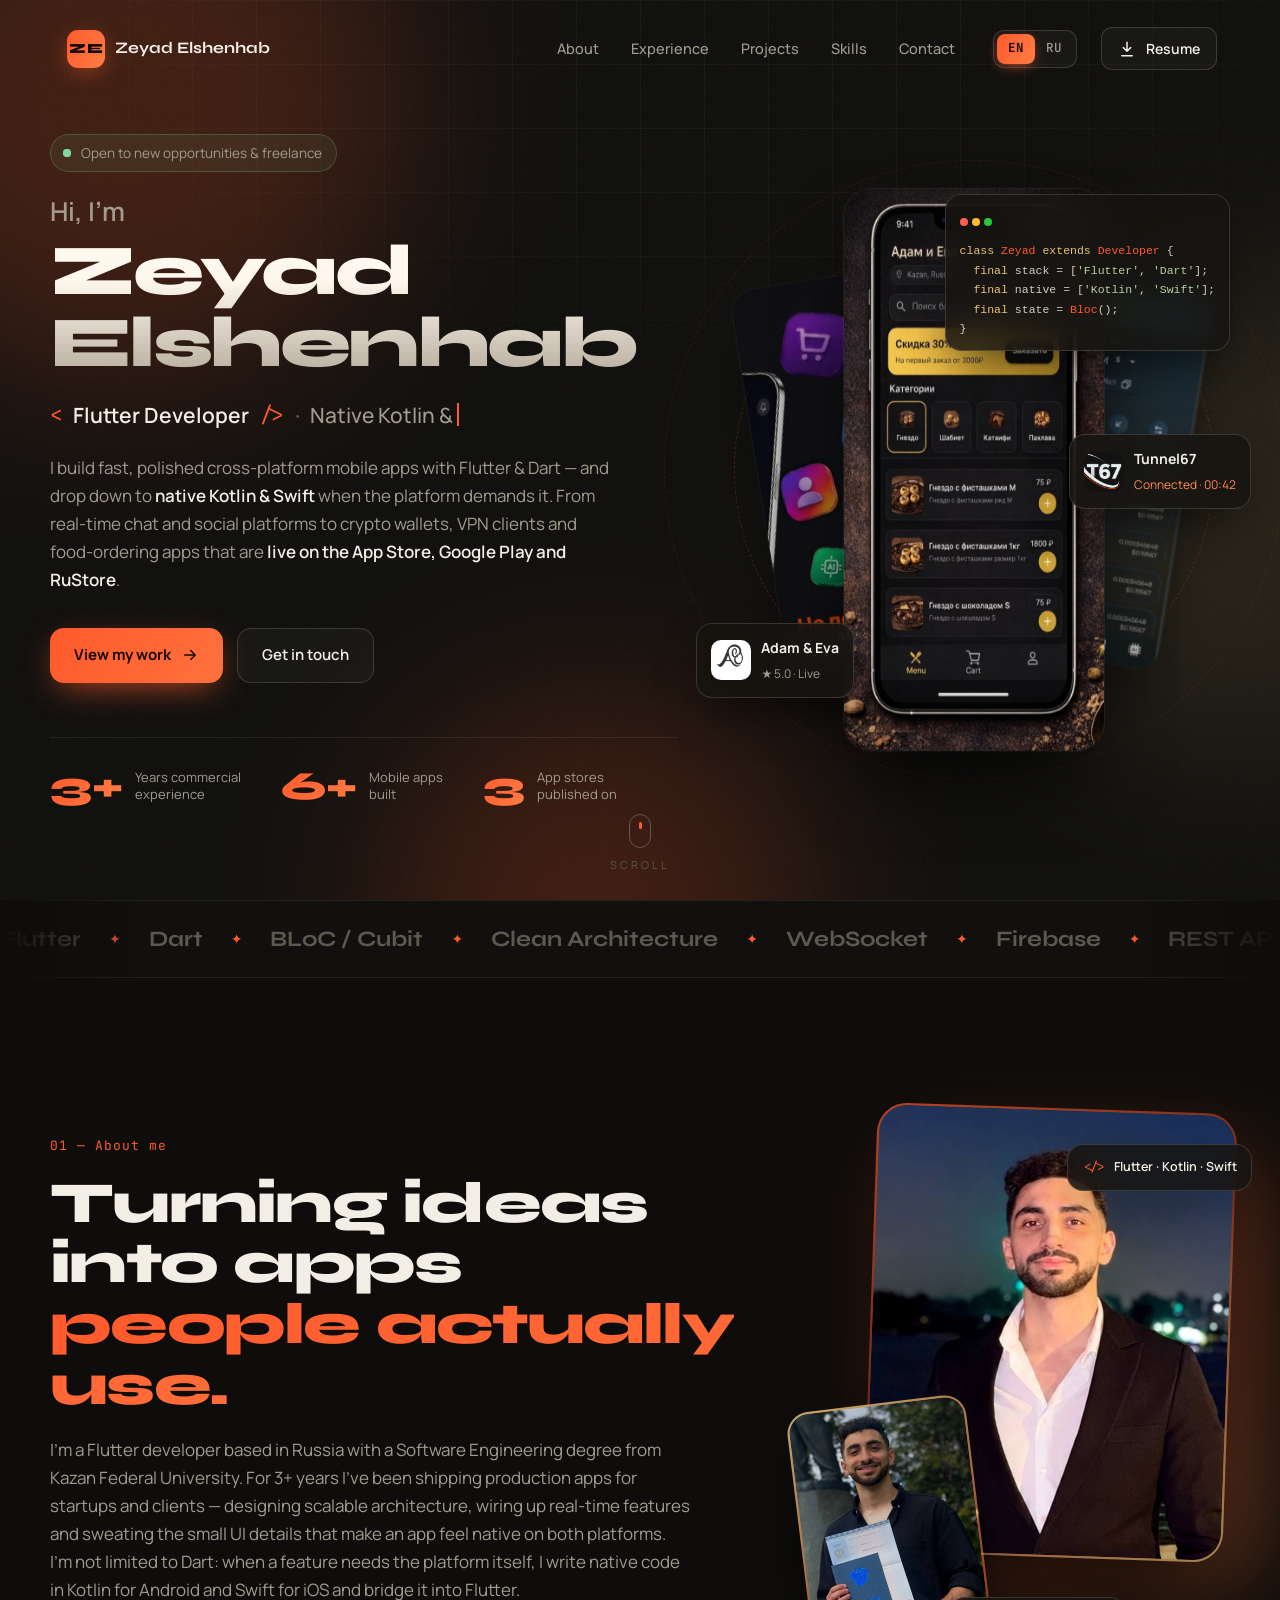
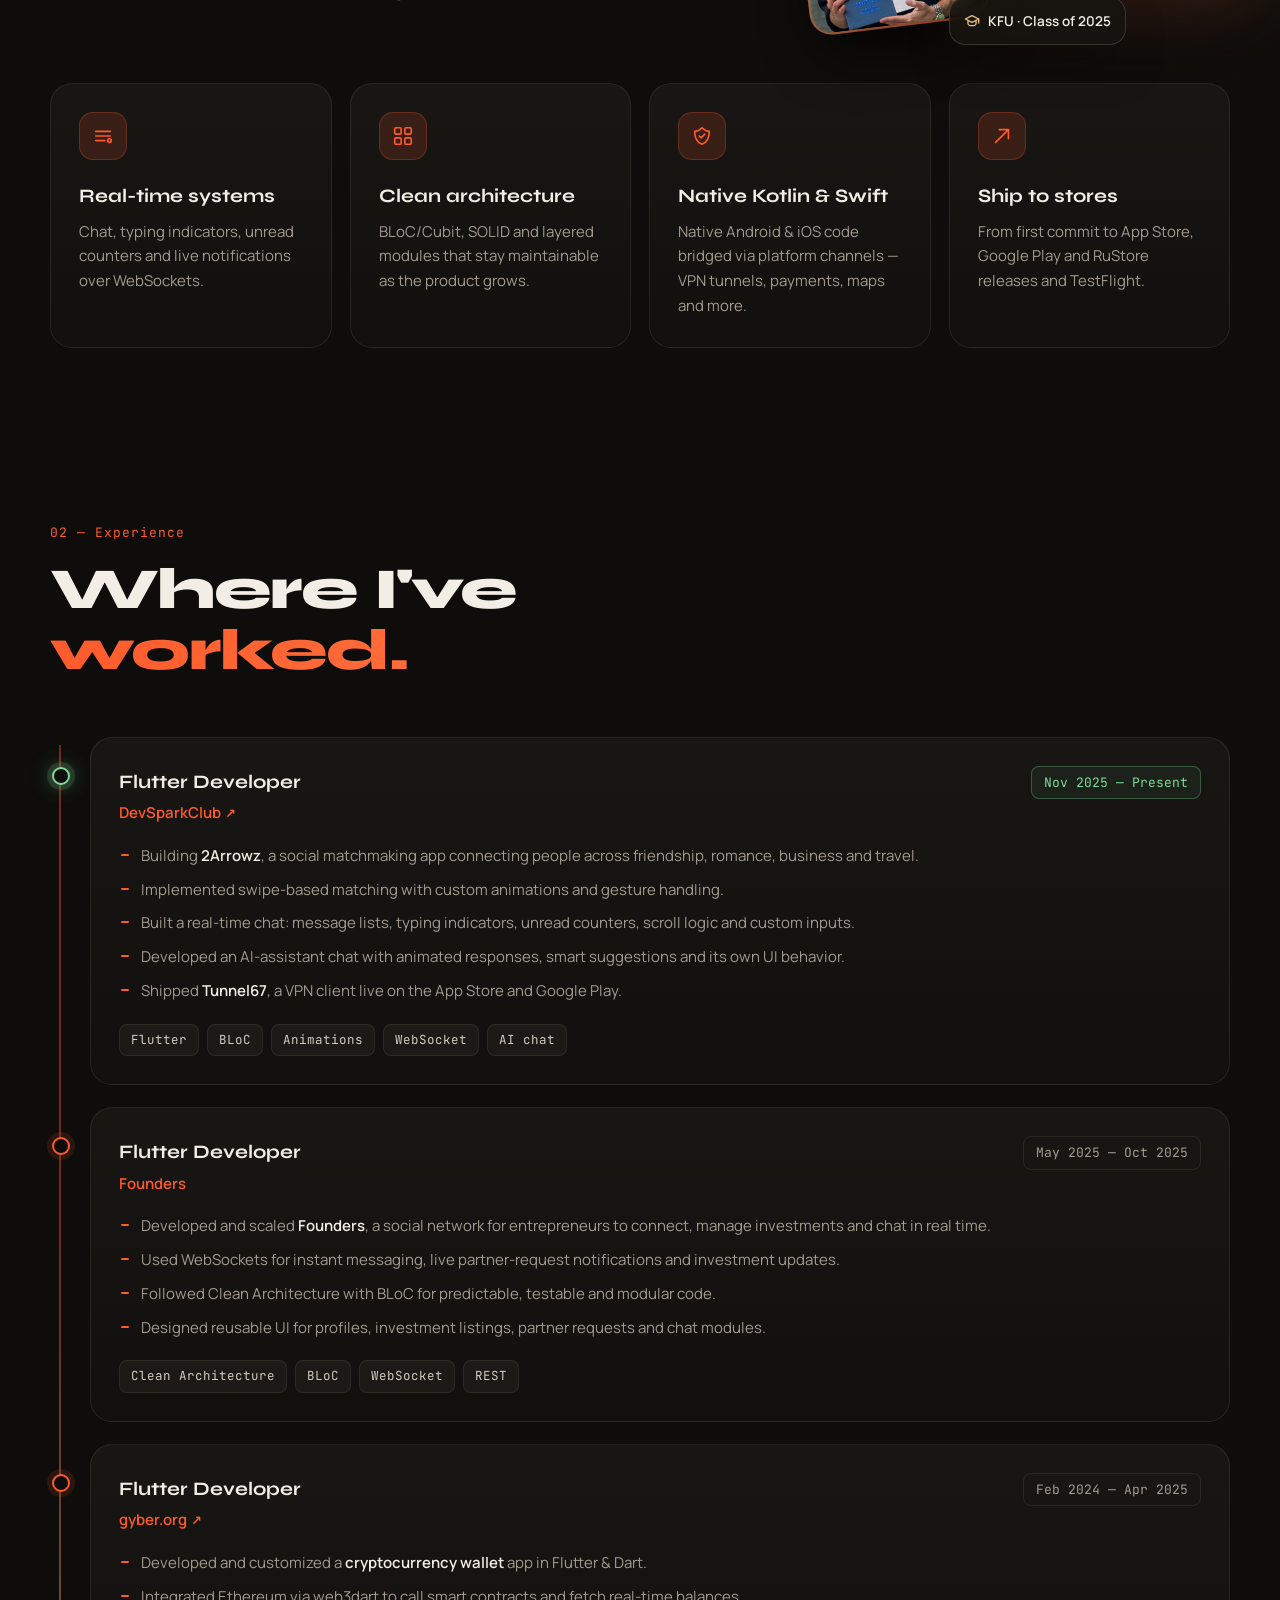
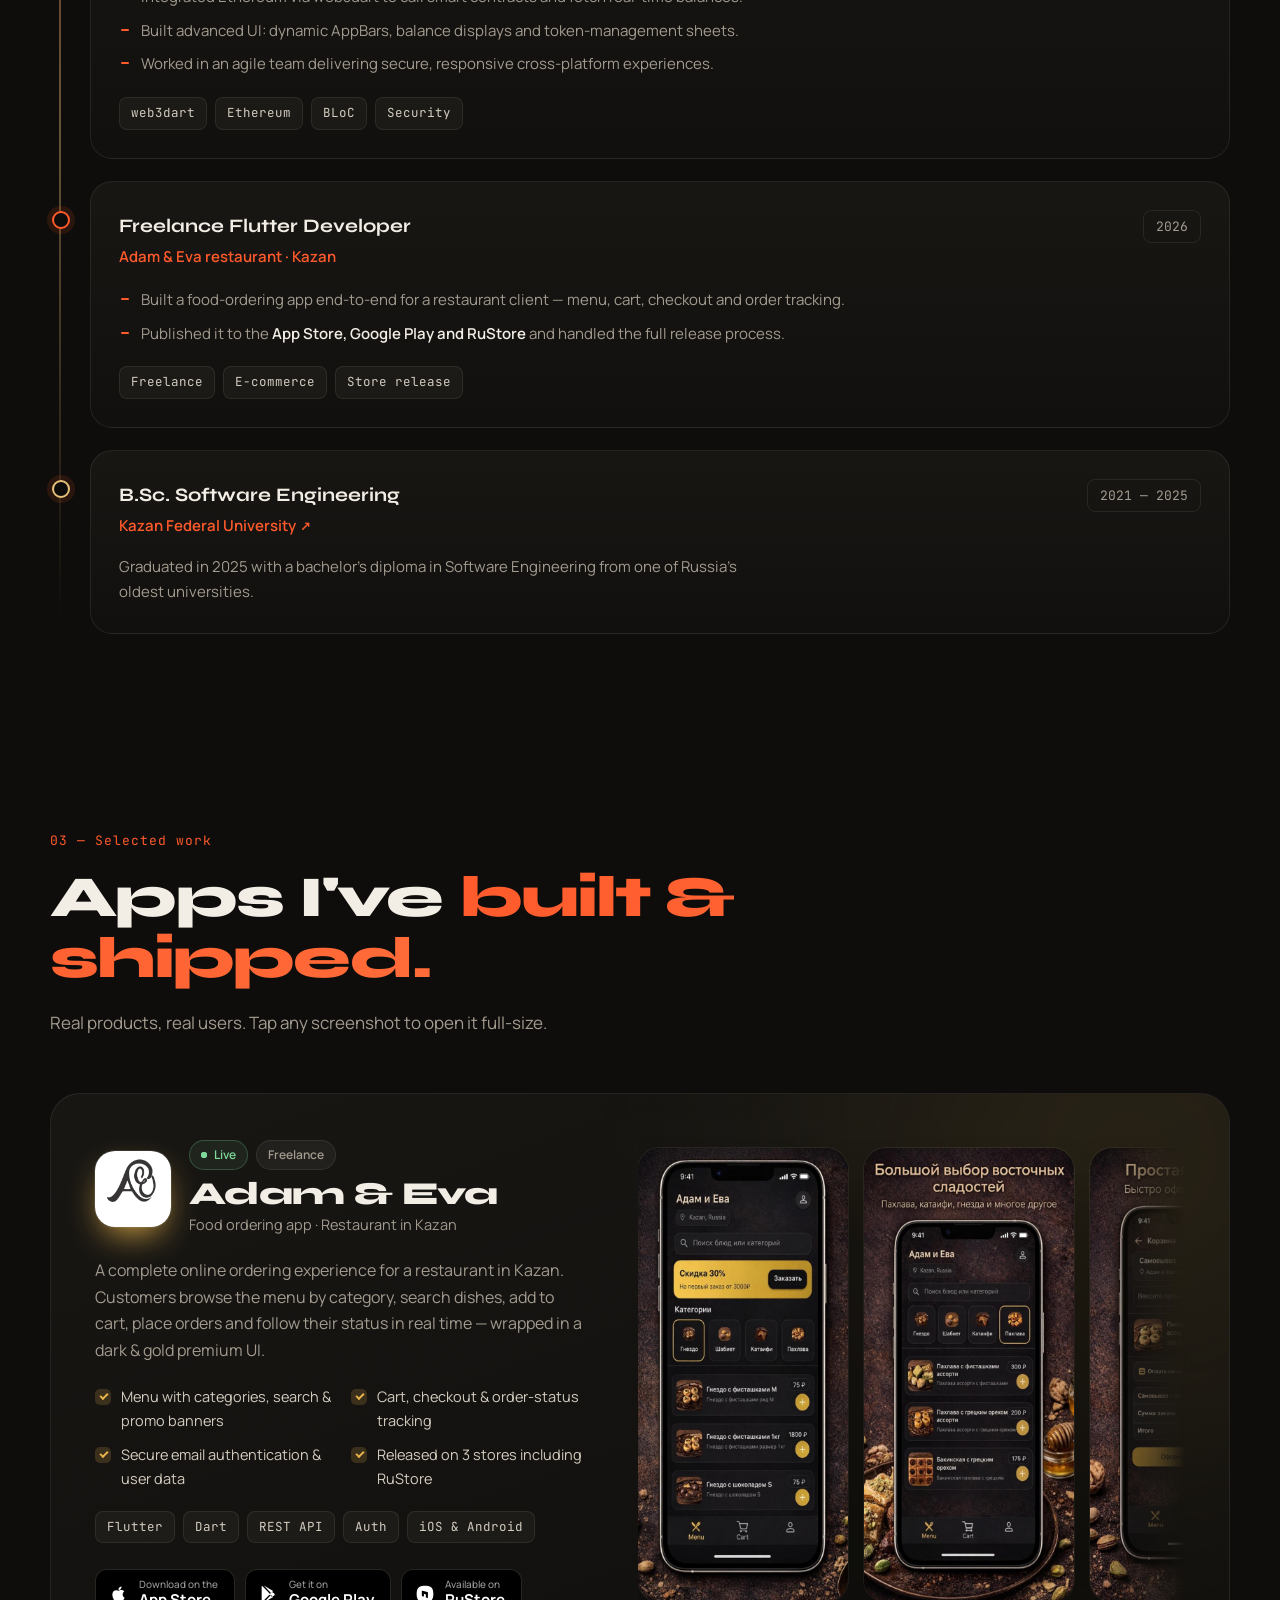
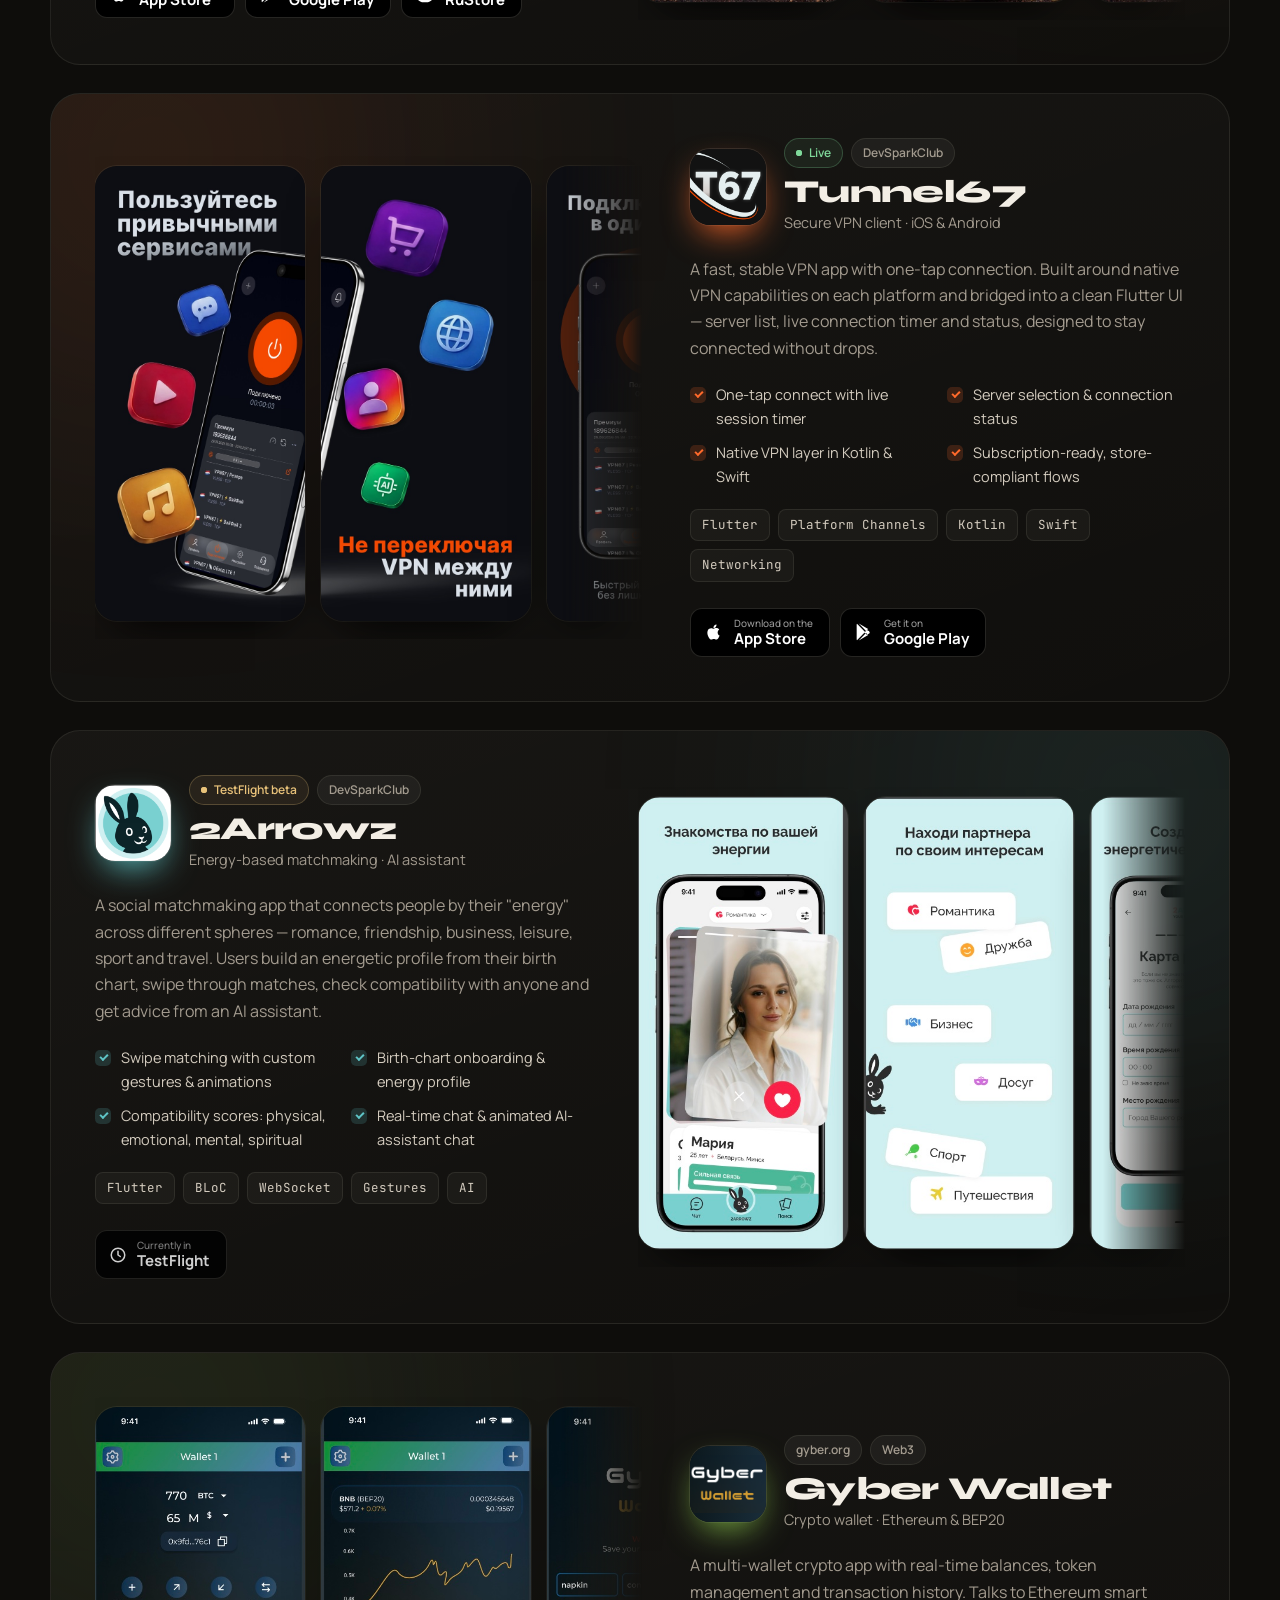
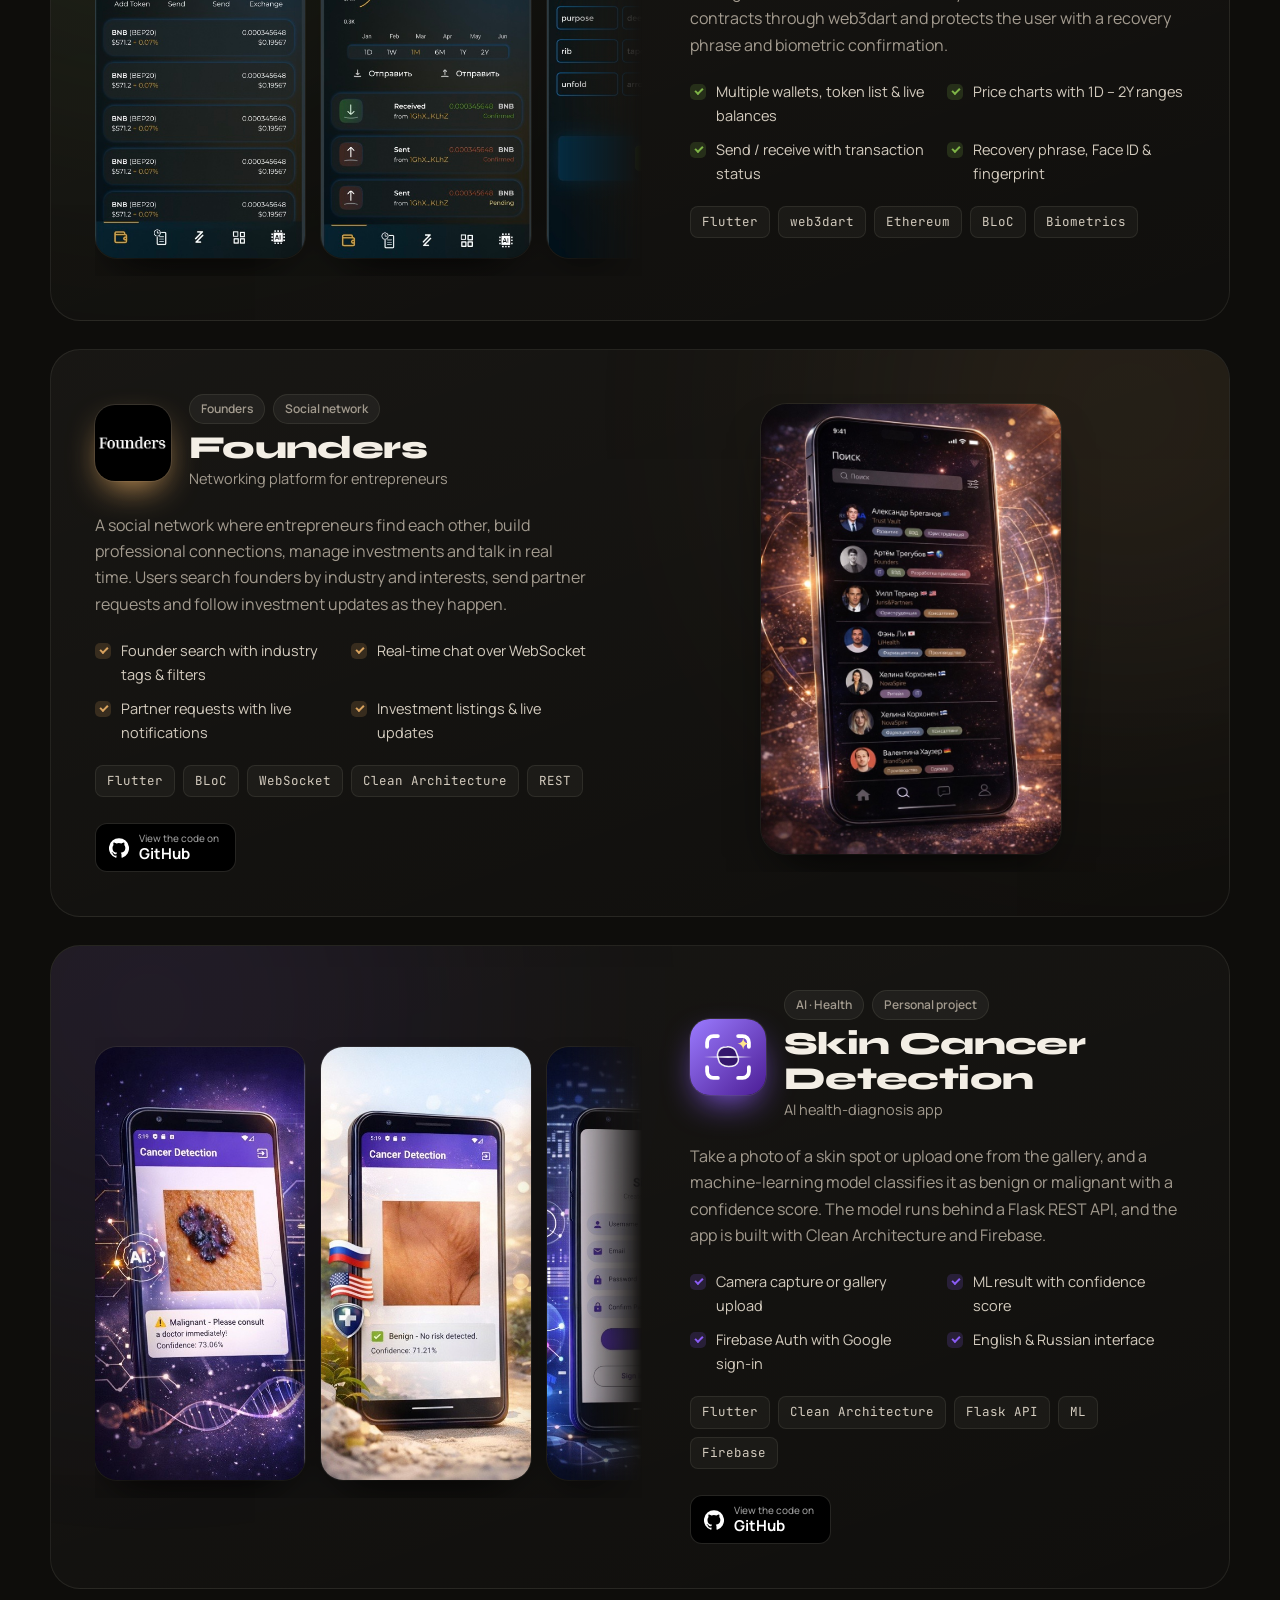
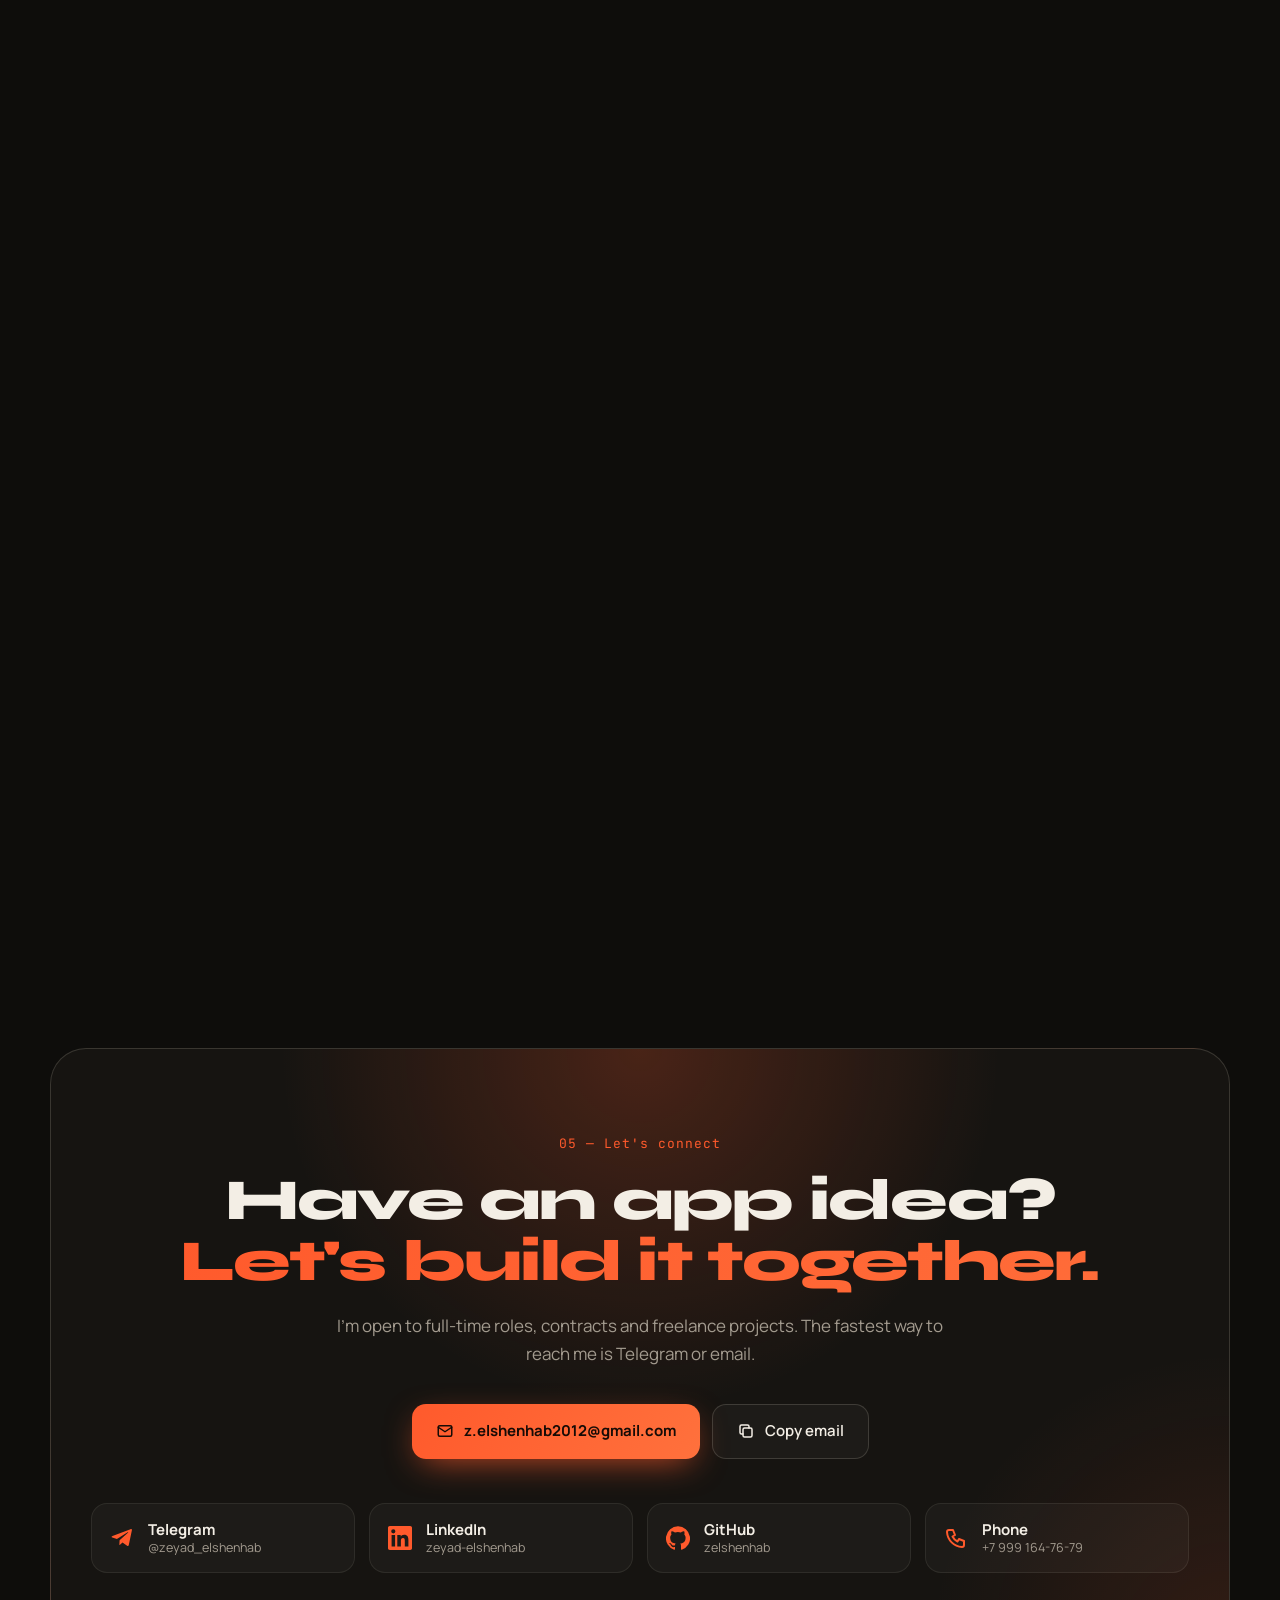
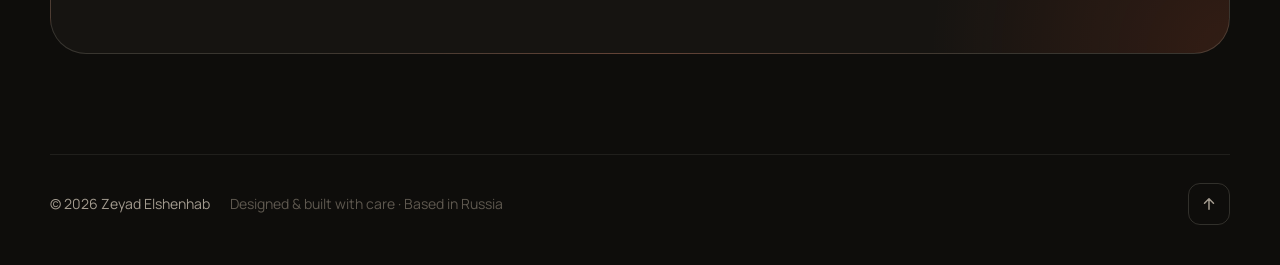
==== index.html @ 5b7f0ded "Add the original cyan/violet palette to the theme picker Co-Authored-By: Claude Opus 5.5 <noreply@an" ====
<!doctype html>
<html lang="en">
<head>
  <meta charset="utf-8" />
  <meta name="viewport" content="width=device-width, initial-scale=1" />
  <title>Zeyad Elshenhab — Flutter Developer</title>
  <meta name="description" content="Zeyad Elshenhab — Flutter developer building production-ready cross-platform mobile apps. Native Kotlin &amp; Swift, real-time chat, clean architecture, BLoC. Apps live on App Store, Google Play and RuStore." />
  <link rel="canonical" href="https://portfolio-zeyad-elshenhab.vercel.app/" />
  <meta property="og:type" content="website" />
  <meta property="og:url" content="https://portfolio-zeyad-elshenhab.vercel.app/" />
  <meta property="og:title" content="Zeyad Elshenhab — Flutter Developer" />
  <meta property="og:description" content="Cross-platform mobile apps with Flutter, plus native Kotlin &amp; Swift. Apps live on App Store, Google Play and RuStore." />
  <meta property="og:image" content="https://portfolio-zeyad-elshenhab.vercel.app/assets/og-image.png?v=3" />
  <meta property="og:image:width" content="1200" />
  <meta property="og:image:height" content="630" />
  <meta name="twitter:card" content="summary_large_image" />
  <meta name="theme-color" content="#0e0d0b" />
  <link rel="icon" href="data:image/svg+xml,<svg xmlns='http://www.w3.org/2000/svg' viewBox='0 0 64 64'><defs><linearGradient id='g' x1='0' y1='0' x2='1' y2='1'><stop offset='0' stop-color='%23ff5a2c'/><stop offset='1' stop-color='%23e8c27a'/></linearGradient></defs><rect width='64' height='64' rx='16' fill='%230e0d0b'/><text x='32' y='42' font-family='Arial Black,Arial' font-weight='900' font-size='28' text-anchor='middle' fill='url(%23g)'>ZE</text></svg>" />
  <link rel="preconnect" href="https://fonts.googleapis.com" />
  <link rel="preconnect" href="https://fonts.gstatic.com" crossorigin />
  <link href="https://fonts.googleapis.com/css2?family=Syne:wght@600;700;800&family=Manrope:wght@400;500;600;700&family=JetBrains+Mono:wght@400;500&family=Unbounded:wght@600;700;800&display=swap" rel="stylesheet" />
  <script>
    // Temporary palette preview: ?theme=original|lime|crimson|paper (default is ember)
    (() => {
      const t = new URLSearchParams(location.search).get('theme');
      if (['original', 'lime', 'crimson', 'paper'].includes(t)) document.documentElement.dataset.theme = t;
    })();
  </script>
  <link rel="stylesheet" href="style.css" />
</head>
<body>
  <a class="skip-link" href="#main" data-i18n="a11y.skip">Skip to content</a>
  <div class="bg" aria-hidden="true">
    <div class="orb orb-1"></div>
    <div class="orb orb-2"></div>
    <div class="orb orb-3"></div>
    <div class="grid-lines"></div>
    <div class="noise"></div>
  </div>
  <div class="cursor-glow" aria-hidden="true"></div>
  <div class="progress" aria-hidden="true"></div>

  <!-- NAV -->
  <header class="nav" id="nav">
    <a href="#hero" class="logo" aria-label="Zeyad Elshenhab — home">
      <span class="logo-mark">ZE</span>
      <span class="logo-name">Zeyad Elshenhab</span>
    </a>
    <nav class="nav-links" id="navLinks">
      <a href="#about" data-i18n="nav.about">About</a>
      <a href="#experience" data-i18n="nav.experience">Experience</a>
      <a href="#projects" data-i18n="nav.projects">Projects</a>
      <a href="#skills" data-i18n="nav.skills">Skills</a>
      <a href="#contact" data-i18n="nav.contact">Contact</a>
    </nav>
    <div class="lang-switch" role="group" aria-label="Language">
      <span class="lang-thumb" aria-hidden="true"></span>
      <button type="button" data-lang="en" aria-pressed="true">EN</button>
      <button type="button" data-lang="ru" aria-pressed="false">RU</button>
    </div>
    <a href="assets/Zeyad_Elshenhab_CV.pdf" data-href-ru="assets/Zeyad_Elshenhab_CV_RU.pdf" class="btn btn-ghost btn-sm nav-cv" download>
      <svg viewBox="0 0 24 24" class="ic"><path d="M12 3v12m0 0-5-5m5 5 5-5M5 21h14"/></svg>
      <span class="cv-txt" data-i18n="nav.resume">Resume</span>
    </a>
    <button class="burger" id="burger" aria-label="Open menu" aria-expanded="false"><span></span><span></span></button>
  </header>

  <main id="main">
    <!-- HERO -->
    <section class="hero" id="hero">
      <div class="hero-text">
        <div class="badge reveal">
          <span class="pulse"></span> <span data-i18n="hero.badge">Open to new opportunities &amp; freelance</span>
        </div>
        <h1 class="hero-title reveal">
          <span class="hi" data-i18n="hero.hi">Hi, I'm</span>
          <span class="name">Zeyad Elshenhab</span>
        </h1>
        <p class="hero-role reveal">
          <span class="mono">&lt;</span><span data-i18n="hero.role">Flutter Developer</span><span class="mono">/&gt;</span>
          <span class="sep">·</span>
          <span class="typed" id="typed">Real-time apps</span><span class="caret"></span>
        </p>
        <p class="hero-intro reveal" data-i18n="hero.intro">
          I build fast, polished cross-platform mobile apps with Flutter &amp; Dart — and drop down to
          <strong>native Kotlin &amp; Swift</strong> when the platform demands it. From real-time chat and social
          platforms to crypto wallets, VPN clients and food-ordering apps that are
          <strong>live on the App Store, Google Play and RuStore</strong>.
        </p>
        <div class="hero-cta reveal">
          <a href="#projects" class="btn btn-primary magnetic">
            <span data-i18n="hero.cta1">View my work</span>
            <svg viewBox="0 0 24 24" class="ic"><path d="M5 12h14m0 0-6-6m6 6-6 6"/></svg>
          </a>
          <a href="#contact" class="btn btn-ghost magnetic" data-i18n="hero.cta2">Get in touch</a>
        </div>
        <div class="stats reveal">
          <div class="stat"><b data-count="3" data-suffix="+">0</b><span data-i18n="stat.years">Years commercial<br/>experience</span></div>
          <div class="stat"><b data-count="6" data-suffix="+">0</b><span data-i18n="stat.apps">Mobile apps<br/>built</span></div>
          <div class="stat"><b data-count="3">0</b><span data-i18n="stat.stores">App stores<br/>published on</span></div>
        </div>
      </div>

      <div class="hero-visual reveal" id="heroVisual" aria-hidden="true">
        <div class="ring ring-1"></div>
        <div class="ring ring-2"></div>
        <div class="shot-stack">
          <img class="shot s1" src="assets/tunnel/2.jpg" alt="" />
          <img class="shot s2" src="assets/adam/1.jpg" alt="" />
          <img class="shot s3" src="assets/gyber/1.jpg" alt="" />
        </div>
        <div class="float-chip chip-code">
          <span class="dot r"></span><span class="dot y"></span><span class="dot g"></span>
          <pre><code><span class="k">class</span> <span class="t">Zeyad</span> <span class="k">extends</span> <span class="t">Developer</span> {
  <span class="k">final</span> stack = [<span class="s">'Flutter'</span>, <span class="s">'Dart'</span>];
  <span class="k">final</span> native = [<span class="s">'Kotlin'</span>, <span class="s">'Swift'</span>];
  <span class="k">final</span> state = <span class="t">Bloc</span>();
}</code></pre>
        </div>
        <div class="float-chip chip-app">
          <img src="assets/adam/icon.png" alt="" />
          <div><b>Adam &amp; Eva</b><span data-i18n="chip.adam">★ 5.0 · Live</span></div>
        </div>
        <div class="float-chip chip-app chip-app-2">
          <img src="assets/tunnel/icon.png" alt="" />
          <div><b>Tunnel67</b><span data-i18n="chip.vpn">Connected · 00:42</span></div>
        </div>
      </div>

      <a href="#about" class="scroll-cue" aria-label="Scroll down"><span class="mouse"><span class="wheel"></span></span><span data-i18n="hero.scroll">scroll</span></a>
    </section>

    <!-- MARQUEE -->
    <div class="marquee" aria-hidden="true">
      <div class="marquee-track">
        <span>Flutter</span><i>✦</i><span>Dart</span><i>✦</i><span>BLoC / Cubit</span><i>✦</i><span>Clean Architecture</span><i>✦</i><span>WebSocket</span><i>✦</i><span>Firebase</span><i>✦</i><span>REST APIs</span><i>✦</i><span>Kotlin</span><i>✦</i><span>Swift</span><i>✦</i><span>Riverpod</span><i>✦</i><span>Supabase</span><i>✦</i><span>Stripe</span><i>✦</i><span>web3dart</span><i>✦</i>
        <span>Flutter</span><i>✦</i><span>Dart</span><i>✦</i><span>BLoC / Cubit</span><i>✦</i><span>Clean Architecture</span><i>✦</i><span>WebSocket</span><i>✦</i><span>Firebase</span><i>✦</i><span>REST APIs</span><i>✦</i><span>Kotlin</span><i>✦</i><span>Swift</span><i>✦</i><span>Riverpod</span><i>✦</i><span>Supabase</span><i>✦</i><span>Stripe</span><i>✦</i><span>web3dart</span><i>✦</i>
      </div>
    </div>

    <!-- ABOUT -->
    <section class="section" id="about">
      <div class="about-grid">
      <div class="section-head reveal">
        <span class="eyebrow" data-i18n="about.eyebrow">01 — About me</span>
        <h2 data-i18n="about.title">Turning ideas into apps<br/><span class="grad">people actually use.</span></h2>
        <p class="lead" data-i18n="about.lead">
          I'm a Flutter developer based in Russia with a Software Engineering degree from Kazan Federal University.
          For 3+ years I've been shipping production apps for startups and clients — designing scalable architecture,
          wiring up real-time features and sweating the small UI details that make an app feel native on both platforms.
          I'm not limited to Dart: when a feature needs the platform itself, I write native code in Kotlin for Android
          and Swift for iOS and bridge it into Flutter.
        </p>
      </div>
      <figure class="portrait reveal" data-gallery>
        <div class="portrait-frame"><img src="assets/zeyad.jpg" alt="Zeyad Elshenhab" width="480" height="600" loading="lazy" /></div>
        <div class="portrait-frame portrait-grad"><img src="assets/graduation.jpg" alt="Zeyad Elshenhab holding his diploma at Kazan Federal University" width="600" height="750" loading="lazy" /></div>
        <div class="float-chip portrait-chip chip-grad" aria-hidden="true">
          <svg viewBox="0 0 24 24" class="ic"><path d="m2 9 10-5 10 5-10 5L2 9Z"/><path d="M6 11v5c0 1.5 3 3 6 3s6-1.5 6-3v-5M22 9v6"/></svg>
          <span data-i18n="about.grad">KFU · Class of 2025</span>
        </div>
        <div class="float-chip portrait-chip chip-stack" aria-hidden="true"><span class="mono">&lt;/&gt;</span> Flutter · Kotlin · Swift</div>
      </figure>
      </div>
      <div class="cards-4">
        <article class="card glow reveal">
          <div class="card-ic"><svg viewBox="0 0 24 24"><path d="M4 7h16M4 12h16M4 17h10"/><circle cx="19" cy="17" r="2"/></svg></div>
          <h3 data-i18n="about.c1t">Real-time systems</h3>
          <p data-i18n="about.c1p">Chat, typing indicators, unread counters and live notifications over WebSockets.</p>
        </article>
        <article class="card glow reveal">
          <div class="card-ic"><svg viewBox="0 0 24 24"><rect x="3" y="3" width="7" height="7" rx="1.5"/><rect x="14" y="3" width="7" height="7" rx="1.5"/><rect x="3" y="14" width="7" height="7" rx="1.5"/><rect x="14" y="14" width="7" height="7" rx="1.5"/></svg></div>
          <h3 data-i18n="about.c2t">Clean architecture</h3>
          <p data-i18n="about.c2p">BLoC/Cubit, SOLID and layered modules that stay maintainable as the product grows.</p>
        </article>
        <article class="card glow reveal">
          <div class="card-ic"><svg viewBox="0 0 24 24"><path d="M12 3c3 3 6 4 8 4 0 7-3 12-8 14-5-2-8-7-8-14 2 0 5-1 8-4Z"/><path d="m9 12 2 2 4-4"/></svg></div>
          <h3 data-i18n="about.c3t">Native Kotlin &amp; Swift</h3>
          <p data-i18n="about.c3p">Native Android &amp; iOS code bridged via platform channels — VPN tunnels, payments, maps and more.</p>
        </article>
        <article class="card glow reveal">
          <div class="card-ic"><svg viewBox="0 0 24 24"><path d="M5 19 19 5M9 5h10v10"/></svg></div>
          <h3 data-i18n="about.c4t">Ship to stores</h3>
          <p data-i18n="about.c4p">From first commit to App Store, Google Play and RuStore releases and TestFlight.</p>
        </article>
      </div>
    </section>

    <!-- EXPERIENCE -->
    <section class="section" id="experience">
      <div class="section-head reveal">
        <span class="eyebrow" data-i18n="exp.eyebrow">02 — Experience</span>
        <h2 data-i18n="exp.title">Where I've <span class="grad">worked.</span></h2>
      </div>

      <ol class="timeline">
        <li class="tl-item reveal">
          <div class="tl-dot"></div>
          <div class="tl-card card glow">
            <div class="tl-top">
              <div>
                <h3 data-i18n="exp.role">Flutter Developer</h3>
                <a class="company company-link" href="https://devsparkclub.com/en" data-href-ru="https://devsparkclub.com/ru" target="_blank" rel="noopener">DevSparkClub</a>
              </div>
              <span class="date now" data-i18n="exp.d1">Nov 2025 — Present</span>
            </div>
            <ul>
              <li data-i18n="exp.ds1">Building <b>2Arrowz</b>, a social matchmaking app connecting people across friendship, romance, business and travel.</li>
              <li data-i18n="exp.ds2">Implemented swipe-based matching with custom animations and gesture handling.</li>
              <li data-i18n="exp.ds3">Built a real-time chat: message lists, typing indicators, unread counters, scroll logic and custom inputs.</li>
              <li data-i18n="exp.ds4">Developed an AI-assistant chat with animated responses, smart suggestions and its own UI behavior.</li>
              <li data-i18n="exp.ds5">Shipped <b>Tunnel67</b>, a VPN client live on the App Store and Google Play.</li>
            </ul>
            <div class="tags"><span>Flutter</span><span>BLoC</span><span data-i18n="tag.anim">Animations</span><span>WebSocket</span><span data-i18n="tag.aichat">AI chat</span></div>
          </div>
        </li>
        <li class="tl-item reveal">
          <div class="tl-dot"></div>
          <div class="tl-card card glow">
            <div class="tl-top">
              <div>
                <h3 data-i18n="exp.role">Flutter Developer</h3>
                <span class="company">Founders</span>
              </div>
              <span class="date" data-i18n="exp.d2">May 2025 — Oct 2025</span>
            </div>
            <ul>
              <li data-i18n="exp.f1">Developed and scaled <b>Founders</b>, a social network for entrepreneurs to connect, manage investments and chat in real time.</li>
              <li data-i18n="exp.f2">Used WebSockets for instant messaging, live partner-request notifications and investment updates.</li>
              <li data-i18n="exp.f3">Followed Clean Architecture with BLoC for predictable, testable and modular code.</li>
              <li data-i18n="exp.f4">Designed reusable UI for profiles, investment listings, partner requests and chat modules.</li>
            </ul>
            <div class="tags"><span>Clean Architecture</span><span>BLoC</span><span>WebSocket</span><span>REST</span></div>
          </div>
        </li>
        <li class="tl-item reveal">
          <div class="tl-dot"></div>
          <div class="tl-card card glow">
            <div class="tl-top">
              <div>
                <h3 data-i18n="exp.role">Flutter Developer</h3>
                <a class="company company-link" href="https://gyber.org/" target="_blank" rel="noopener">gyber.org</a>
              </div>
              <span class="date" data-i18n="exp.d3">Feb 2024 — Apr 2025</span>
            </div>
            <ul>
              <li data-i18n="exp.g1">Developed and customized a <b>cryptocurrency wallet</b> app in Flutter &amp; Dart.</li>
              <li data-i18n="exp.g2">Integrated Ethereum via web3dart to call smart contracts and fetch real-time balances.</li>
              <li data-i18n="exp.g3">Built advanced UI: dynamic AppBars, balance displays and token-management sheets.</li>
              <li data-i18n="exp.g4">Worked in an agile team delivering secure, responsive cross-platform experiences.</li>
            </ul>
            <div class="tags"><span>web3dart</span><span>Ethereum</span><span>BLoC</span><span data-i18n="tag.security">Security</span></div>
          </div>
        </li>
        <li class="tl-item reveal">
          <div class="tl-dot"></div>
          <div class="tl-card card glow">
            <div class="tl-top">
              <div>
                <h3 data-i18n="exp.freelance">Freelance Flutter Developer</h3>
                <span class="company" data-i18n="exp.adamCo">Adam &amp; Eva restaurant · Kazan</span>
              </div>
              <span class="date">2026</span>
            </div>
            <ul>
              <li data-i18n="exp.a1">Built a food-ordering app end-to-end for a restaurant client — menu, cart, checkout and order tracking.</li>
              <li data-i18n="exp.a2">Published it to the <b>App Store, Google Play and RuStore</b> and handled the full release process.</li>
            </ul>
            <div class="tags"><span data-i18n="tag.freelance">Freelance</span><span>E-commerce</span><span data-i18n="tag.release">Store release</span></div>
          </div>
        </li>
        <li class="tl-item reveal">
          <div class="tl-dot edu"></div>
          <div class="tl-card card glow">
            <div class="tl-top">
              <div>
                <h3 data-i18n="edu.degree">B.Sc. Software Engineering</h3>
                <a class="company company-link" href="https://eng.kpfu.ru/" data-href-ru="https://kpfu.ru/" target="_blank" rel="noopener" data-i18n="edu.uni">Kazan Federal University</a>
              </div>
              <span class="date">2021 — 2025</span>
            </div>
            <p class="edu-note" data-i18n="edu.note">Graduated in 2025 with a bachelor's diploma in Software Engineering from one of Russia's oldest universities.</p>
          </div>
        </li>
      </ol>
    </section>

    <!-- PROJECTS -->
    <section class="section" id="projects">
      <div class="section-head reveal">
        <span class="eyebrow" data-i18n="proj.eyebrow">03 — Selected work</span>
        <h2 data-i18n="proj.title">Apps I've <span class="grad">built &amp; shipped.</span></h2>
        <p class="lead" data-i18n="proj.lead">Real products, real users. Tap any screenshot to open it full-size.</p>
      </div>

      <!-- Adam & Eva -->
      <article class="project reveal" style="--p:#e8b44c">
        <div class="project-info">
          <div class="project-head">
            <img class="app-icon" src="assets/adam/icon.png" alt="Adam & Eva app icon" />
            <div>
              <div class="pills"><span class="pill live"><span class="pulse"></span><span data-i18n="pill.live">Live</span></span><span class="pill" data-i18n="pill.freelance">Freelance</span></div>
              <h3 data-i18n="adam.name">Adam &amp; Eva</h3>
              <span class="sub" data-i18n="adam.sub">Food ordering app · Restaurant in Kazan</span>
            </div>
          </div>
          <p data-i18n="adam.desc">
            A complete online ordering experience for a restaurant in Kazan. Customers browse the menu by
            category, search dishes, add to cart, place orders and follow their status in real time —
            wrapped in a dark &amp; gold premium UI.
          </p>
          <ul class="feat">
            <li data-i18n="adam.f1">Menu with categories, search &amp; promo banners</li>
            <li data-i18n="adam.f2">Cart, checkout &amp; order-status tracking</li>
            <li data-i18n="adam.f3">Secure email authentication &amp; user data</li>
            <li data-i18n="adam.f4">Released on 3 stores including RuStore</li>
          </ul>
          <div class="tags"><span>Flutter</span><span>Dart</span><span>REST API</span><span>Auth</span><span>iOS &amp; Android</span></div>
          <div class="stores">
            <a class="store" href="https://apps.apple.com/ru/app/%D0%B0%D0%B4%D0%B0%D0%BC-%D0%B8-%D0%B5%D0%B2%D0%B0/id6761149171?l=en-GB" target="_blank" rel="noopener">
              <svg viewBox="0 0 24 24" class="fill"><path d="M16.37 12.6c-.02-2.3 1.88-3.4 1.96-3.46-1.07-1.56-2.73-1.78-3.32-1.8-1.41-.14-2.76.83-3.48.83-.72 0-1.82-.81-3-.79-1.54.02-2.96.9-3.76 2.28-1.6 2.78-.41 6.9 1.15 9.16.76 1.1 1.67 2.34 2.86 2.3 1.15-.05 1.58-.74 2.97-.74 1.38 0 1.77.74 2.98.72 1.23-.02 2.01-1.12 2.77-2.23.87-1.28 1.23-2.52 1.25-2.58-.03-.01-2.4-.92-2.42-3.66ZM14.1 5.86c.63-.77 1.06-1.83.94-2.89-.91.04-2.01.61-2.66 1.37-.58.67-1.09 1.75-.96 2.79 1.02.08 2.05-.52 2.68-1.27Z"/></svg>
              <span><small data-i18n="store.apple">Download on the</small>App Store</span>
            </a>
            <a class="store" href="https://play.google.com/store/apps/details?id=com.adamandeve.foodapp" target="_blank" rel="noopener">
              <svg viewBox="0 0 24 24" class="fill"><path d="M3.6 2.2c-.3.3-.4.7-.4 1.2v17.2c0 .5.1.9.4 1.2l9.7-9.8-9.7-9.8Zm10.8 10.9 2.6 2.6-11.3 6.5 8.7-9.1Zm3.9-1.9-2.8-1.6-2.9 2.9 2.9 2.9 2.8-1.6c.8-.5.8-1.6 0-2.1v-.5ZM5.7 1.8 17 8.3l-2.6 2.6-8.7-9.1Z"/></svg>
              <span><small data-i18n="store.play">Get it on</small>Google Play</span>
            </a>
            <a class="store" href="https://www.rustore.ru/catalog/app/com.adamandeve.foodapp" target="_blank" rel="noopener">
              <svg viewBox="0 0 24 24" class="fill"><path d="M4.3 4.3C2 6.6 2 10.3 2 12s0 5.4 2.3 7.7S10.3 22 12 22s5.4 0 7.7-2.3S22 13.7 22 12s0-5.4-2.3-7.7S13.7 2 12 2 6.6 2 4.3 4.3Zm3.4 3.6 7.2 1.7c.3.1.6.4.6.7v6.1c0 .3-.3.4-.5.3l-1.6-.4c-.2-.1-.4-.3-.4-.5V13c0-.3-.2-.6-.5-.7l-1.4-.4c-.2 0-.4.1-.4.3v2.5c0 .3-.3.4-.5.3l-1.6-.4c-.2 0-.4-.3-.4-.5V8.2c0-.2.1-.3.3-.3h1.2Z"/></svg>
              <span><small data-i18n="store.ru">Available on</small>RuStore</span>
            </a>
          </div>
        </div>
        <div class="gallery" data-gallery>
          <img src="assets/adam/1.jpg" alt="Adam & Eva — home screen" loading="lazy" />
          <img src="assets/adam/2.jpg" alt="Adam & Eva — screen 2" loading="lazy" />
          <img src="assets/adam/3.jpg" alt="Adam & Eva — screen 3" loading="lazy" />
          <img src="assets/adam/4.jpg" alt="Adam & Eva — screen 4" loading="lazy" />
          <img src="assets/adam/5.jpg" alt="Adam & Eva — screen 5" loading="lazy" />
        </div>
      </article>

      <!-- Tunnel67 -->
      <article class="project flip reveal" style="--p:#ff6a2b">
        <div class="project-info">
          <div class="project-head">
            <img class="app-icon" src="assets/tunnel/icon.png" alt="Tunnel67 app icon" />
            <div>
              <div class="pills"><span class="pill live"><span class="pulse"></span><span data-i18n="pill.live">Live</span></span><span class="pill">DevSparkClub</span></div>
              <h3>Tunnel67</h3>
              <span class="sub" data-i18n="tun.sub">Secure VPN client · iOS &amp; Android</span>
            </div>
          </div>
          <p data-i18n="tun.desc">
            A fast, stable VPN app with one-tap connection. Built around native VPN capabilities on each
            platform and bridged into a clean Flutter UI — server list, live connection timer and status,
            designed to stay connected without drops.
          </p>
          <ul class="feat">
            <li data-i18n="tun.f1">One-tap connect with live session timer</li>
            <li data-i18n="tun.f2">Server selection &amp; connection status</li>
            <li data-i18n="tun.f3">Native VPN layer in Kotlin &amp; Swift</li>
            <li data-i18n="tun.f4">Subscription-ready, store-compliant flows</li>
          </ul>
          <div class="tags"><span>Flutter</span><span>Platform Channels</span><span>Kotlin</span><span>Swift</span><span>Networking</span></div>
          <div class="stores">
            <a class="store" href="https://apps.apple.com/ru/app/tunnel67/id6779203722?l=en-GB" target="_blank" rel="noopener">
              <svg viewBox="0 0 24 24" class="fill"><path d="M16.37 12.6c-.02-2.3 1.88-3.4 1.96-3.46-1.07-1.56-2.73-1.78-3.32-1.8-1.41-.14-2.76.83-3.48.83-.72 0-1.82-.81-3-.79-1.54.02-2.96.9-3.76 2.28-1.6 2.78-.41 6.9 1.15 9.16.76 1.1 1.67 2.34 2.86 2.3 1.15-.05 1.58-.74 2.97-.74 1.38 0 1.77.74 2.98.72 1.23-.02 2.01-1.12 2.77-2.23.87-1.28 1.23-2.52 1.25-2.58-.03-.01-2.4-.92-2.42-3.66ZM14.1 5.86c.63-.77 1.06-1.83.94-2.89-.91.04-2.01.61-2.66 1.37-.58.67-1.09 1.75-.96 2.79 1.02.08 2.05-.52 2.68-1.27Z"/></svg>
              <span><small data-i18n="store.apple">Download on the</small>App Store</span>
            </a>
            <a class="store" href="https://play.google.com/store/apps/details?id=club.devspark.tunnel_67" target="_blank" rel="noopener">
              <svg viewBox="0 0 24 24" class="fill"><path d="M3.6 2.2c-.3.3-.4.7-.4 1.2v17.2c0 .5.1.9.4 1.2l9.7-9.8-9.7-9.8Zm10.8 10.9 2.6 2.6-11.3 6.5 8.7-9.1Zm3.9-1.9-2.8-1.6-2.9 2.9 2.9 2.9 2.8-1.6c.8-.5.8-1.6 0-2.1v-.5ZM5.7 1.8 17 8.3l-2.6 2.6-8.7-9.1Z"/></svg>
              <span><small data-i18n="store.play">Get it on</small>Google Play</span>
            </a>
          </div>
        </div>
        <div class="gallery" data-gallery>
          <img src="assets/tunnel/1.jpg" alt="Tunnel67 — screen 1" loading="lazy" />
          <img src="assets/tunnel/2.jpg" alt="Tunnel67 — screen 2" loading="lazy" />
          <img src="assets/tunnel/3.jpg" alt="Tunnel67 — screen 3" loading="lazy" />
          <img src="assets/tunnel/4.jpg" alt="Tunnel67 — screen 4" loading="lazy" />
          <img src="assets/tunnel/5.jpg" alt="Tunnel67 — screen 5" loading="lazy" />
        </div>
      </article>

      <!-- 2Arrowz -->
      <article class="project reveal" style="--p:#5fc4c6">
        <div class="project-info">
          <div class="project-head">
            <img class="app-icon" src="assets/2arrowz/icon.png" alt="2Arrowz app icon" />
            <div>
              <div class="pills"><span class="pill beta"><span class="pulse"></span><span data-i18n="pill.beta">TestFlight beta</span></span><span class="pill">DevSparkClub</span></div>
              <h3>2Arrowz</h3>
              <span class="sub" data-i18n="arr.sub">Energy-based matchmaking · AI assistant</span>
            </div>
          </div>
          <p data-i18n="arr.desc">
            A social matchmaking app that connects people by their "energy" across different spheres —
            romance, friendship, business, leisure, sport and travel. Users build an energetic profile from
            their birth chart, swipe through matches, check compatibility with anyone and get advice from
            an AI assistant.
          </p>
          <ul class="feat">
            <li data-i18n="arr.f1">Swipe matching with custom gestures &amp; animations</li>
            <li data-i18n="arr.f2">Birth-chart onboarding &amp; energy profile</li>
            <li data-i18n="arr.f3">Compatibility scores: physical, emotional, mental, spiritual</li>
            <li data-i18n="arr.f4">Real-time chat &amp; animated AI-assistant chat</li>
          </ul>
          <div class="tags"><span>Flutter</span><span>BLoC</span><span>WebSocket</span><span data-i18n="tag.gestures">Gestures</span><span>AI</span></div>
          <div class="stores"><span class="store disabled"><svg viewBox="0 0 24 24" class="ic"><circle cx="12" cy="12" r="9"/><path d="M12 7v5l3 2"/></svg><span><small data-i18n="store.tf">Currently in</small>TestFlight</span></span></div>
        </div>
        <div class="gallery" data-gallery>
          <img src="assets/2arrowz/1.jpg" alt="2Arrowz — swipe matching" loading="lazy" />
          <img src="assets/2arrowz/2.jpg" alt="2Arrowz — interest spheres" loading="lazy" />
          <img src="assets/2arrowz/3.jpg" alt="2Arrowz — birth chart profile" loading="lazy" />
          <img src="assets/2arrowz/4.jpg" alt="2Arrowz — compatibility check" loading="lazy" />
          <img src="assets/2arrowz/5.jpg" alt="2Arrowz — AI assistant chat" loading="lazy" />
        </div>
      </article>

      <!-- Gyber Wallet -->
      <article class="project flip reveal" style="--p:#7fb547">
        <div class="project-info">
          <div class="project-head">
            <div class="app-icon app-icon-gyber"><img src="assets/gyber/logo.png" alt="Gyber Wallet logo" /></div>
            <div>
              <div class="pills"><span class="pill">gyber.org</span><span class="pill">Web3</span></div>
              <h3>Gyber Wallet</h3>
              <span class="sub" data-i18n="gy.sub">Crypto wallet · Ethereum &amp; BEP20</span>
            </div>
          </div>
          <p data-i18n="gy.desc">
            A multi-wallet crypto app with real-time balances, token management and transaction history.
            Talks to Ethereum smart contracts through web3dart and protects the user with a recovery phrase
            and biometric confirmation.
          </p>
          <ul class="feat">
            <li data-i18n="gy.f1">Multiple wallets, token list &amp; live balances</li>
            <li data-i18n="gy.f2">Price charts with 1D – 2Y ranges</li>
            <li data-i18n="gy.f3">Send / receive with transaction status</li>
            <li data-i18n="gy.f4">Recovery phrase, Face ID &amp; fingerprint</li>
          </ul>
          <div class="tags"><span>Flutter</span><span>web3dart</span><span>Ethereum</span><span>BLoC</span><span data-i18n="tag.bio">Biometrics</span></div>
        </div>
        <div class="gallery" data-gallery>
          <img src="assets/gyber/1.jpg" alt="Gyber Wallet — wallet overview" loading="lazy" />
          <img src="assets/gyber/2.jpg" alt="Gyber Wallet — token chart &amp; history" loading="lazy" />
          <img src="assets/gyber/3.jpg" alt="Gyber Wallet — recovery phrase" loading="lazy" />
          <img src="assets/gyber/4.jpg" alt="Gyber Wallet — biometric confirmation" loading="lazy" />
        </div>
      </article>

      <!-- Founders -->
      <article class="project reveal" style="--p:#d9a35f">
        <div class="project-info">
          <div class="project-head">
            <div class="app-icon app-icon-founders"><img src="assets/founders/logo.png" alt="Founders logo" /></div>
            <div>
              <div class="pills"><span class="pill">Founders</span><span class="pill" data-i18n="pill.social">Social network</span></div>
              <h3>Founders</h3>
              <span class="sub" data-i18n="fo.sub">Networking platform for entrepreneurs</span>
            </div>
          </div>
          <p data-i18n="fo.desc">
            A social network where entrepreneurs find each other, build professional connections, manage
            investments and talk in real time. Users search founders by industry and interests, send partner
            requests and follow investment updates as they happen.
          </p>
          <ul class="feat">
            <li data-i18n="fo.f1">Founder search with industry tags &amp; filters</li>
            <li data-i18n="fo.f2">Real-time chat over WebSocket</li>
            <li data-i18n="fo.f3">Partner requests with live notifications</li>
            <li data-i18n="fo.f4">Investment listings &amp; live updates</li>
          </ul>
          <div class="tags"><span>Flutter</span><span>BLoC</span><span>WebSocket</span><span>Clean Architecture</span><span>REST</span></div>
          <div class="stores">
            <a class="store" href="https://github.com/Founders-Net/FRONTEND" target="_blank" rel="noopener">
              <svg viewBox="0 0 24 24" class="fill"><path d="M12 .3a12 12 0 0 0-3.8 23.4c.6.1.8-.3.8-.6v-2c-3.3.7-4-1.6-4-1.6-.6-1.4-1.4-1.8-1.4-1.8-1-.7.1-.7.1-.7 1.2.1 1.8 1.2 1.8 1.2 1 1.8 2.8 1.3 3.5 1 0-.8.4-1.3.7-1.6-2.7-.3-5.5-1.3-5.5-6 0-1.2.5-2.3 1.3-3.1-.2-.4-.6-1.6 0-3.2 0 0 1-.3 3.4 1.2a11.5 11.5 0 0 1 6 0c2.3-1.5 3.3-1.2 3.3-1.2.6 1.6.2 2.8.1 3.2.8.8 1.3 1.9 1.3 3.2 0 4.6-2.8 5.6-5.5 5.9.5.4.9 1.1.9 2.2v3.3c0 .3.1.7.8.6A12 12 0 0 0 12 .3"/></svg>
              <span><small data-i18n="store.code">View the code on</small>GitHub</span>
            </a>
          </div>
        </div>
        <div class="gallery" data-gallery>
          <img src="assets/founders/1.jpg" alt="Founders — founder search" loading="lazy" />
        </div>
      </article>

      <!-- Skin Cancer Detection -->
      <article class="project flip reveal" style="--p:#8b5cf6">
        <div class="project-info">
          <div class="project-head">
            <img class="app-icon" src="assets/skin/icon.svg" alt="Skin Cancer Detection app icon" />
            <div>
              <div class="pills"><span class="pill" data-i18n="more.skinPill">AI · Health</span><span class="pill" data-i18n="pill.personal">Personal project</span></div>
              <h3 data-i18n="more.skinTitle">Skin Cancer Detection</h3>
              <span class="sub" data-i18n="sk2.sub">AI health-diagnosis app</span>
            </div>
          </div>
          <p data-i18n="sk2.desc">
            Take a photo of a skin spot or upload one from the gallery, and a machine-learning model classifies it
            as benign or malignant with a confidence score. The model runs behind a Flask REST API, and the app is
            built with Clean Architecture and Firebase.
          </p>
          <ul class="feat">
            <li data-i18n="sk2.f1">Camera capture or gallery upload</li>
            <li data-i18n="sk2.f2">ML result with confidence score</li>
            <li data-i18n="sk2.f3">Firebase Auth with Google sign-in</li>
            <li data-i18n="sk2.f4">English &amp; Russian interface</li>
          </ul>
          <div class="tags"><span>Flutter</span><span>Clean Architecture</span><span>Flask API</span><span>ML</span><span>Firebase</span></div>
          <div class="stores">
            <a class="store" href="https://github.com/zelshenhab/flutter_skin_cancer" target="_blank" rel="noopener">
              <svg viewBox="0 0 24 24" class="fill"><path d="M12 .3a12 12 0 0 0-3.8 23.4c.6.1.8-.3.8-.6v-2c-3.3.7-4-1.6-4-1.6-.6-1.4-1.4-1.8-1.4-1.8-1-.7.1-.7.1-.7 1.2.1 1.8 1.2 1.8 1.2 1 1.8 2.8 1.3 3.5 1 0-.8.4-1.3.7-1.6-2.7-.3-5.5-1.3-5.5-6 0-1.2.5-2.3 1.3-3.1-.2-.4-.6-1.6 0-3.2 0 0 1-.3 3.4 1.2a11.5 11.5 0 0 1 6 0c2.3-1.5 3.3-1.2 3.3-1.2.6 1.6.2 2.8.1 3.2.8.8 1.3 1.9 1.3 3.2 0 4.6-2.8 5.6-5.5 5.9.5.4.9 1.1.9 2.2v3.3c0 .3.1.7.8.6A12 12 0 0 0 12 .3"/></svg>
              <span><small data-i18n="store.code">View the code on</small>GitHub</span>
            </a>
          </div>
        </div>
        <div class="gallery" data-gallery>
          <img src="assets/skin/1.jpg" alt="Skin Cancer Detection — malignant result" loading="lazy" />
          <img src="assets/skin/2.jpg" alt="Skin Cancer Detection — benign result" loading="lazy" />
          <img src="assets/skin/3.jpg" alt="Skin Cancer Detection — sign up" loading="lazy" />
        </div>
      </article>
    </section>

    <!-- SKILLS -->
    <section class="section" id="skills">
      <div class="section-head reveal">
        <span class="eyebrow" data-i18n="skills.eyebrow">04 — Toolbox</span>
        <h2 data-i18n="skills.title">Skills &amp; <span class="grad">technologies.</span></h2>
      </div>
      <div class="skills">
        <div class="skill-group card glow reveal">
          <h4 data-i18n="sk.mobile">Mobile</h4>
          <div class="chips"><span class="hot">Flutter</span><span class="hot">Dart</span><span class="hot">Kotlin</span><span class="hot">Swift</span><span>Java</span><span>iOS &amp; Android</span><span>Platform Channels</span></div>
        </div>
        <div class="skill-group card glow reveal">
          <h4 data-i18n="sk.arch">Architecture &amp; State</h4>
          <div class="chips"><span class="hot">Clean Architecture</span><span class="hot">BLoC</span><span>Cubit</span><span>MVVM</span><span>Riverpod</span><span>Provider</span><span>SOLID</span></div>
        </div>
        <div class="skill-group card glow reveal">
          <h4 data-i18n="sk.net">Networking &amp; Backend</h4>
          <div class="chips"><span class="hot">REST APIs</span><span class="hot">WebSocket</span><span>Dio / HTTP</span><span>JSON</span><span>Firebase</span><span>Supabase</span></div>
        </div>
        <div class="skill-group card glow reveal">
          <h4 data-i18n="sk.pay">Payments &amp; Maps</h4>
          <div class="chips"><span data-i18n="sk.iap">In-App Purchases</span><span>Stripe</span><span>Google Pay</span><span>Apple Pay</span><span>Google Maps</span><span>Yandex Maps</span></div>
        </div>
        <div class="skill-group card glow reveal">
          <h4 data-i18n="sk.quality">Quality &amp; Tooling</h4>
          <div class="chips"><span data-i18n="sk.unit">Unit Tests</span><span data-i18n="sk.widget">Widget Tests</span><span>Git / GitHub</span><span>CI/CD</span><span>Code Review</span><span data-i18n="sk.perf">Performance</span></div>
        </div>
        <div class="skill-group card glow reveal">
          <h4 data-i18n="sk.langs">Languages</h4>
          <div class="langs">
            <div><span data-i18n="lang.ar">Arabic</span><i style="--w:100%"></i><small data-i18n="lang.native">Native</small></div>
            <div><span data-i18n="lang.ru">Russian</span><i style="--w:88%"></i><small data-i18n="lang.fluent">Fluent</small></div>
            <div><span data-i18n="lang.en">English</span><i style="--w:70%"></i><small>B2</small></div>
          </div>
        </div>
      </div>
    </section>

    <!-- CONTACT -->
    <section class="section contact" id="contact">
      <div class="contact-box reveal">
        <span class="eyebrow" data-i18n="contact.eyebrow">05 — Let's connect</span>
        <h2 data-i18n="contact.title">Have an app idea?<br/><span class="grad">Let's build it together.</span></h2>
        <p class="lead" data-i18n="contact.lead">I'm open to full-time roles, contracts and freelance projects. The fastest way to reach me is Telegram or email.</p>
        <div class="contact-main">
          <a href="mailto:z.elshenhab2012@gmail.com" class="btn btn-primary magnetic">
            <svg viewBox="0 0 24 24" class="ic"><rect x="3" y="5" width="18" height="14" rx="2"/><path d="m3 7 9 6 9-6"/></svg>
            z.elshenhab2012@gmail.com
          </a>
          <button class="btn btn-ghost" id="copyEmail" data-email="z.elshenhab2012@gmail.com">
            <svg viewBox="0 0 24 24" class="ic"><rect x="8" y="8" width="12" height="12" rx="2"/><path d="M16 8V6a2 2 0 0 0-2-2H6a2 2 0 0 0-2 2v8a2 2 0 0 0 2 2h2"/></svg>
            <span data-i18n="contact.copy">Copy email</span>
          </button>
        </div>
        <div class="socials">
          <a href="https://t.me/zeyad_elshenhab" target="_blank" rel="noopener" class="social">
            <svg viewBox="0 0 24 24" class="fill"><path d="M21.9 4.3 18.8 19c-.2 1-.8 1.3-1.7.8l-4.6-3.4-2.2 2.1c-.3.3-.5.5-1 .5l.3-4.7 8.6-7.8c.4-.3-.1-.5-.6-.2L6.9 13 2.3 11.6c-1-.3-1-1 .2-1.5L20.5 3.2c.8-.3 1.6.2 1.4 1.1Z"/></svg>
            <span><b>Telegram</b><small>@zeyad_elshenhab</small></span>
          </a>
          <a href="https://www.linkedin.com/in/zeyad-elshenhab" target="_blank" rel="noopener" class="social">
            <svg viewBox="0 0 24 24" class="fill"><path d="M20.4 20.5h-3.6v-5.6c0-1.3 0-3-1.8-3s-2.1 1.4-2.1 2.9v5.7H9.3V9h3.4v1.6c.5-.9 1.6-1.8 3.4-1.8 3.6 0 4.3 2.4 4.3 5.5v6.2ZM5.3 7.4a2.1 2.1 0 1 1 0-4.2 2.1 2.1 0 0 1 0 4.2Zm1.8 13.1H3.6V9h3.5v11.5ZM22.2 0H1.8C.8 0 0 .8 0 1.7v20.6c0 .9.8 1.7 1.8 1.7h20.4c1 0 1.8-.8 1.8-1.7V1.7C24 .8 23.2 0 22.2 0Z"/></svg>
            <span><b>LinkedIn</b><small>zeyad-elshenhab</small></span>
          </a>
          <a href="https://github.com/zelshenhab" target="_blank" rel="noopener" class="social">
            <svg viewBox="0 0 24 24" class="fill"><path d="M12 .3a12 12 0 0 0-3.8 23.4c.6.1.8-.3.8-.6v-2c-3.3.7-4-1.6-4-1.6-.6-1.4-1.4-1.8-1.4-1.8-1-.7.1-.7.1-.7 1.2.1 1.8 1.2 1.8 1.2 1 1.8 2.8 1.3 3.5 1 0-.8.4-1.3.7-1.6-2.7-.3-5.5-1.3-5.5-6 0-1.2.5-2.3 1.3-3.1-.2-.4-.6-1.6 0-3.2 0 0 1-.3 3.4 1.2a11.5 11.5 0 0 1 6 0c2.3-1.5 3.3-1.2 3.3-1.2.6 1.6.2 2.8.1 3.2.8.8 1.3 1.9 1.3 3.2 0 4.6-2.8 5.6-5.5 5.9.5.4.9 1.1.9 2.2v3.3c0 .3.1.7.8.6A12 12 0 0 0 12 .3"/></svg>
            <span><b>GitHub</b><small>zelshenhab</small></span>
          </a>
          <a href="tel:+79991647679" class="social">
            <svg viewBox="0 0 24 24" class="ic"><path d="M5 4h4l2 5-2.5 1.5a11 11 0 0 0 5 5L15 13l5 2v4a2 2 0 0 1-2 2A16 16 0 0 1 3 6a2 2 0 0 1 2-2"/></svg>
            <span><b data-i18n="contact.phone">Phone</b><small>+7 999 164-76-79</small></span>
          </a>
        </div>
      </div>
    </section>
  </main>

  <footer class="footer">
    <span>© <span id="year">2026</span> Zeyad Elshenhab</span>
    <span class="muted" data-i18n="footer.tag">Designed &amp; built with care · Based in Russia</span>
    <a href="#hero" class="to-top" aria-label="Back to top"><svg viewBox="0 0 24 24" class="ic"><path d="M12 19V5m0 0-6 6m6-6 6 6"/></svg></a>
  </footer>

  <a href="https://t.me/zeyad_elshenhab" target="_blank" rel="noopener" class="tg-fab" id="tgFab" aria-label="Message me on Telegram">
    <svg viewBox="0 0 24 24" class="fill"><path d="M21.9 4.3 18.8 19c-.2 1-.8 1.3-1.7.8l-4.6-3.4-2.2 2.1c-.3.3-.5.5-1 .5l.3-4.7 8.6-7.8c.4-.3-.1-.5-.6-.2L6.9 13 2.3 11.6c-1-.3-1-1 .2-1.5L20.5 3.2c.8-.3 1.6.2 1.4 1.1Z"/></svg>
  </a>

  <div class="lightbox" id="lightbox" aria-hidden="true">
    <button class="lb-btn lb-close" aria-label="Close">✕</button>
    <button class="lb-btn lb-prev" aria-label="Previous">‹</button>
    <img alt="" />
    <button class="lb-btn lb-next" aria-label="Next">›</button>
  </div>

  <script src="i18n.js"></script>
  <script src="script.js"></script>
</body>
</html>
---- style.css ----
:root {
  /* Palette: warm graphite, cream text, signal orange + sand */
  --bg: #0e0d0b;
  --bg2: #161411;
  --bg3: #1f1c18;
  --bg-rgb: 14, 13, 11;
  --bg2-rgb: 22, 20, 17;
  --fg-rgb: 255, 244, 228;
  --surface: rgba(var(--fg-rgb), 0.03);
  --border: rgba(var(--fg-rgb), 0.08);
  --border2: rgba(var(--fg-rgb), 0.15);
  --text: #f3eee5;
  --text2: #a39b8f;
  --text3: #5e584f;
  --text-soft: #d4ccbf;
  --accent: #ff5a2c;
  --accent-rgb: 255, 90, 44;
  --accent2: #e8c27a;
  --accent2-rgb: 232, 194, 122;
  --accent3: #b8401f;
  --ok: #7fd99a;
  --ok-rgb: 127, 217, 154;
  --on-accent: #160b06;
  --name-grad: linear-gradient(180deg, #fff8ee 30%, #b5ab9c);
  --code-str: #b9cf9a;
  --grad: linear-gradient(120deg, #ff5a2c, #ff7d45);
  --font-display: 'Syne', system-ui, sans-serif;
  --font-body: 'Manrope', system-ui, sans-serif;
  --font-mono: 'JetBrains Mono', ui-monospace, monospace;
  --ease: cubic-bezier(0.19, 1, 0.22, 1);
  --spring: cubic-bezier(0.34, 1.56, 0.64, 1);
  --radius: 22px;
  --max: 1180px;
}

html[data-theme="original"] {
  --bg: #07080d; --bg2: #0d0f17; --bg3: #141724; --bg-rgb: 7, 8, 13; --bg2-rgb: 16, 18, 28; --fg-rgb: 255, 255, 255;
  --text: #eef0f7; --text2: #8b90a8; --text3: #4a4f66; --text-soft: #c4c8dc;
  --accent: #38d6ff; --accent-rgb: 56, 214, 255; --accent2: #ff4f8b; --accent2-rgb: 255, 79, 139; --accent3: #7b61ff;
  --ok: #2ee59d; --ok-rgb: 46, 229, 157; --on-accent: #ffffff;
  --grad: linear-gradient(120deg, #38d6ff 0%, #7b61ff 55%, #ff4f8b 100%); --name-grad: linear-gradient(180deg, #fff 30%, #9aa0bd); --code-str: #c3e88d;
}
html[data-theme="original"] .orb-1 { background: #2b5bff; opacity: 0.45; }
html[data-theme="original"] .orb-2 { background: #7b61ff; opacity: 0.32; }
html[data-theme="original"] .orb-3 { background: #ff4f8b; opacity: 0.18; }
html[data-theme="lime"] {
  --bg: #0b0c0a; --bg2: #121410; --bg3: #1a1d17; --bg-rgb: 11, 12, 10; --bg2-rgb: 18, 20, 16; --fg-rgb: 236, 240, 228;
  --text: #eef1e8; --text2: #9a9f92; --text3: #50544a; --text-soft: #cfd3c6;
  --accent: #c6f03c; --accent-rgb: 198, 240, 60; --accent2: #8fb3a3; --accent2-rgb: 143, 179, 163; --accent3: #3d5a1e;
  --ok: #8be0a4; --ok-rgb: 139, 224, 164; --on-accent: #0b0c0a;
  --grad: linear-gradient(120deg, #c6f03c, #dcff6e); --name-grad: linear-gradient(180deg, #ffffff 30%, #9da394); --code-str: #a8d8b9;
}
html[data-theme="crimson"] {
  --bg: #0d0b0b; --bg2: #151112; --bg3: #1e1819; --bg-rgb: 13, 11, 11; --bg2-rgb: 21, 17, 18; --fg-rgb: 245, 236, 236;
  --text: #f4eeee; --text2: #a39797; --text3: #5a5050; --text-soft: #d6caca;
  --accent: #ff3b47; --accent-rgb: 255, 59, 71; --accent2: #f2b8a0; --accent2-rgb: 242, 184, 160; --accent3: #6b0f1a;
  --on-accent: #ffffff;
  --grad: linear-gradient(120deg, #ff3b47, #ff6a55); --name-grad: linear-gradient(180deg, #ffffff 30%, #b8a9a9);
}
html[data-theme="paper"] {
  --bg: #f3efe6; --bg2: #ebe5d9; --bg3: #e2dccd; --bg-rgb: 243, 239, 230; --bg2-rgb: 250, 247, 240; --fg-rgb: 20, 18, 15;
  --text: #15130f; --text2: #5f5a50; --text3: #a29b8d; --text-soft: #34302a;
  --accent: #2f4bff; --accent-rgb: 47, 75, 255; --accent2: #c2410c; --accent2-rgb: 194, 65, 12; --accent3: #9db0ff;
  --ok: #1f9d55; --ok-rgb: 31, 157, 85; --on-accent: #ffffff;
  --grad: linear-gradient(120deg, #2f4bff, #5468ff); --name-grad: linear-gradient(180deg, #15130f 30%, #4d473e); --code-str: #3f7a2a;
}
html[data-theme="paper"] .orb { opacity: 0.1; }
html[data-theme="paper"] .noise { opacity: 0.03; }

/* Theme picker (only shown with ?pick in the URL, while choosing a palette) */
.theme-picker {
  position: fixed; left: 16px; bottom: calc(16px + env(safe-area-inset-bottom)); z-index: 90; display: flex; align-items: center; gap: 6px;
  padding: 6px; border-radius: 14px; background: rgba(var(--bg2-rgb), 0.92); border: 1px solid var(--border2);
  box-shadow: 0 16px 40px -12px rgba(0, 0, 0, 0.6); backdrop-filter: blur(12px); -webkit-backdrop-filter: blur(12px);
}
.theme-picker button { display: flex; align-items: center; gap: 7px; padding: 7px 11px 7px 8px; border-radius: 9px; font-size: 13px; font-weight: 600; color: var(--text2); }
.theme-picker button i { width: 16px; height: 16px; border-radius: 50%; box-shadow: 0 0 0 1px rgba(128, 128, 128, 0.4); }
.theme-picker button[aria-pressed="true"] { background: rgba(var(--fg-rgb), 0.08); color: var(--text); }

* { box-sizing: border-box; margin: 0; padding: 0; }
html { scroll-behavior: smooth; scroll-padding-top: 90px; }
body {
  background: var(--bg);
  color: var(--text);
  font-family: var(--font-body);
  font-size: 16px;
  line-height: 1.65;
  -webkit-font-smoothing: antialiased;
  overflow-x: hidden;
}
::selection { background: rgba(var(--accent-rgb), 0.45); color: var(--text); }
:focus-visible { outline: 2px solid var(--accent); outline-offset: 3px; border-radius: 8px; }
.btn:focus-visible, .store:focus-visible, .social:focus-visible, .lang-switch button:focus-visible { outline-offset: 4px; }
.gallery img:focus-visible, .portrait img:focus-visible { outline-offset: 4px; border-radius: 22px; }
.skip-link {
  position: fixed; top: 12px; left: 12px; z-index: 300; padding: 10px 16px; border-radius: 10px;
  background: var(--bg3); border: 1px solid var(--accent); font-weight: 600; font-size: 14px;
  transform: translateY(-160%); transition: transform 0.3s var(--ease);
}
.skip-link:focus { transform: none; }
a { color: inherit; text-decoration: none; }
img { display: block; max-width: 100%; }
button { font: inherit; color: inherit; background: none; border: 0; cursor: pointer; }
.ic { width: 18px; height: 18px; fill: none; stroke: currentColor; stroke-width: 2; stroke-linecap: round; stroke-linejoin: round; flex-shrink: 0; }
.fill { width: 20px; height: 20px; fill: currentColor; flex-shrink: 0; }
.grad {
  background: var(--grad);
  background-size: 200% auto;
  -webkit-background-clip: text;
  background-clip: text;
  color: transparent;
  animation: gradShift 8s ease-in-out infinite;
}
@keyframes gradShift { 50% { background-position: 100% 50%; } }

/* ---------- Background ---------- */
.bg { position: fixed; inset: 0; z-index: -1; overflow: hidden; pointer-events: none; }
.orb { position: absolute; border-radius: 50%; filter: blur(90px); opacity: 0.45; animation: orbFloat 18s ease-in-out infinite alternate; }
.orb-1 { width: 560px; height: 560px; background: var(--accent); top: -180px; left: -160px; opacity: 0.2; }
.orb-2 { width: 480px; height: 480px; background: var(--accent2); top: 30%; right: -200px; animation-duration: 22s; opacity: 0.1; }
.orb-3 { width: 420px; height: 420px; background: var(--accent3); bottom: -220px; left: 30%; animation-duration: 26s; opacity: 0.28; }
@keyframes orbFloat {
  0% { transform: translate(0, 0) scale(1); }
  50% { transform: translate(60px, 40px) scale(1.08); }
  100% { transform: translate(-40px, 70px) scale(0.95); }
}
.grid-lines {
  position: absolute; inset: 0;
  background-image:
    linear-gradient(rgba(var(--fg-rgb), 0.035) 1px, transparent 1px),
    linear-gradient(90deg, rgba(var(--fg-rgb), 0.035) 1px, transparent 1px);
  background-size: 64px 64px;
  mask-image: radial-gradient(ellipse 80% 60% at 50% 0%, #000 30%, transparent 75%);
}
.noise {
  position: absolute; inset: 0; opacity: 0.05; mix-blend-mode: overlay;
  background-image: url("data:image/svg+xml,%3Csvg xmlns='http://www.w3.org/2000/svg' width='160' height='160'%3E%3Cfilter id='n'%3E%3CfeTurbulence type='fractalNoise' baseFrequency='0.9' numOctaves='3'/%3E%3C/filter%3E%3Crect width='100%25' height='100%25' filter='url(%23n)'/%3E%3C/svg%3E");
}
.cursor-glow {
  position: fixed; width: 520px; height: 520px; border-radius: 50%; pointer-events: none; z-index: -1;
  background: radial-gradient(circle, rgba(var(--accent-rgb), 0.09), transparent 60%);
  transform: translate(-50%, -50%); left: -999px; top: -999px;
  transition: opacity 0.3s;
}
.progress {
  position: fixed; top: 0; left: 0; height: 2px; width: 100%; z-index: 100;
  background: var(--grad); transform-origin: 0 50%; transform: scaleX(0);
}

/* ---------- Nav ---------- */
.nav {
  position: fixed; top: 16px; left: 50%; transform: translateX(-50%);
  width: min(var(--max), calc(100% - 32px));
  display: flex; align-items: center; gap: 24px;
  padding: 10px 12px 10px 16px; z-index: 50;
  border: 1px solid transparent; border-radius: 18px;
  transition: background 0.4s, border-color 0.4s, backdrop-filter 0.4s, transform 0.45s var(--ease);
  animation: slideDown 0.9s var(--ease) backwards;
}
.nav.scrolled { background: rgba(var(--bg-rgb), 0.75); border-color: var(--border); backdrop-filter: blur(16px) saturate(1.4); -webkit-backdrop-filter: blur(16px) saturate(1.4); }
.nav.nav-hidden { transform: translate(-50%, calc(-100% - 24px)); }
@keyframes slideDown { from { opacity: 0; transform: translate(-50%, -20px); } }
.logo { display: flex; align-items: center; gap: 10px; font-family: var(--font-display); font-weight: 700; }
.logo-mark {
  display: grid; place-items: center; width: 38px; height: 38px; border-radius: 11px;
  background: var(--grad); color: var(--on-accent); font-weight: 800; font-size: 14px; letter-spacing: 0.5px;
  box-shadow: 0 6px 24px -6px rgba(var(--accent-rgb), 0.7);
}
.nav-links { display: flex; gap: 4px; margin-left: auto; }
.nav-links a { padding: 8px 14px; border-radius: 10px; color: var(--text2); font-size: 14.5px; font-weight: 500; transition: color 0.25s, background 0.25s; position: relative; }
.nav-links a:hover, .nav-links a.active { color: var(--text); background: rgba(var(--fg-rgb), 0.05); }
.nav-links a.active::after { content: ""; position: absolute; left: 50%; bottom: 3px; width: 4px; height: 4px; border-radius: 50%; background: var(--accent); transform: translateX(-50%); }
.lang-switch { position: relative; display: flex; padding: 3px; border-radius: 11px; border: 1px solid var(--border2); background: rgba(var(--fg-rgb), 0.03); }
.lang-switch button { position: relative; z-index: 1; width: 38px; height: 30px; border-radius: 8px; font-family: var(--font-mono); font-size: 12.5px; font-weight: 500; color: var(--text2); transition: color 0.3s; }
.lang-switch button[aria-pressed="true"] { color: var(--on-accent); font-weight: 700; }
.lang-switch button:hover { color: var(--text); }
.lang-thumb { position: absolute; top: 3px; left: 3px; width: 38px; height: 30px; border-radius: 8px; background: var(--grad); box-shadow: 0 4px 14px -4px rgba(var(--accent-rgb), 0.8); transition: transform 0.45s var(--spring); }
html[lang="ru"] .lang-thumb { transform: translateX(100%); }
.burger { display: none; width: 40px; height: 40px; border-radius: 10px; position: relative; }
.burger span { position: absolute; left: 11px; right: 11px; height: 2px; background: var(--text); border-radius: 2px; transition: transform 0.35s var(--ease), top 0.35s var(--ease); }
.burger span:first-child { top: 15px; }
.burger span:last-child { top: 23px; }
.burger[aria-expanded="true"] span:first-child { top: 19px; transform: rotate(45deg); }
.burger[aria-expanded="true"] span:last-child { top: 19px; transform: rotate(-45deg); }

/* ---------- Buttons ---------- */
.btn {
  display: inline-flex; align-items: center; gap: 10px;
  padding: 14px 24px; border-radius: 14px; font-weight: 600; font-size: 15px;
  transition: transform 0.35s var(--spring), box-shadow 0.35s, background 0.3s, border-color 0.3s;
  will-change: transform;
}
.btn-sm { padding: 9px 16px; font-size: 14px; border-radius: 11px; }
.btn-primary { background: var(--grad); background-size: 160% auto; color: var(--on-accent); font-weight: 700; box-shadow: 0 10px 34px -10px rgba(var(--accent-rgb), 0.8); }
.btn-primary:hover { box-shadow: 0 16px 44px -10px rgba(var(--accent-rgb), 0.7); background-position: 100% 50%; }
.btn-ghost { border: 1px solid var(--border2); background: rgba(var(--fg-rgb), 0.03); }
.btn-ghost:hover { border-color: rgba(var(--accent-rgb), 0.5); background: rgba(var(--accent-rgb), 0.06); }
.btn .ic { transition: transform 0.35s var(--spring); }
.btn:hover .ic { transform: translateX(3px); }

/* ---------- Hero ---------- */
.hero {
  min-height: 100vh; min-height: 100svh;
  width: min(var(--max), calc(100% - 32px)); margin: 0 auto;
  display: grid; grid-template-columns: minmax(0, 1.1fr) minmax(0, 0.9fr); align-items: center; gap: 40px;
  padding: 130px 0 90px; position: relative;
}
.hero-text { position: relative; z-index: 2; }
.badge {
  display: inline-flex; align-items: center; gap: 10px;
  padding: 7px 14px 7px 12px; border-radius: 999px; font-size: 13.5px; color: var(--text2);
  background: rgba(var(--ok-rgb), 0.07); border: 1px solid rgba(var(--ok-rgb), 0.22);
}
.pulse { width: 8px; height: 8px; border-radius: 50%; background: var(--ok); position: relative; flex-shrink: 0; }
.pulse::after { content: ""; position: absolute; inset: 0; border-radius: 50%; background: inherit; animation: pulse 2s ease-out infinite; }
@keyframes pulse { to { transform: scale(3); opacity: 0; } }
.hero-title { font-family: var(--font-display); line-height: 1; margin: 26px 0 18px; }
.hero-title .hi { display: block; font-size: clamp(20px, 2.4vw, 26px); color: var(--text2); font-weight: 600; margin-bottom: 12px; font-family: var(--font-body); }
html[lang="ru"] { --font-display: 'Unbounded', system-ui, sans-serif; }
html[lang="ru"] .section h2 { font-size: clamp(28px, 4.2vw, 48px); letter-spacing: -0.02em; line-height: 1.15; }
html[lang="ru"] .project h3 { font-size: 28px; letter-spacing: -0.01em; }
html[lang="ru"] .card h3, html[lang="ru"] .skill-group h4 { font-size: 16.5px; }
.hero-title .name { font-family: 'Syne', system-ui, sans-serif; display: block; font-size: clamp(44px, 5.6vw, 76px); font-weight: 800; letter-spacing: -0.035em; background: var(--name-grad); -webkit-background-clip: text; background-clip: text; color: transparent; }
.hero-role { font-size: clamp(17px, 2vw, 21px); font-weight: 600; display: flex; align-items: center; flex-wrap: wrap; gap: 4px 10px; }
.mono { font-family: var(--font-mono); color: var(--accent); font-weight: 400; }
.sep { color: var(--text3); }
.typed { color: var(--text2); font-weight: 500; }
.caret { display: inline-block; width: 2px; height: 1.1em; background: var(--accent); margin-left: -6px; animation: blink 1s steps(1) infinite; }
@keyframes blink { 50% { opacity: 0; } }
.hero-intro { color: var(--text2); max-width: 560px; margin: 22px 0 34px; font-size: 17px; }
.hero-intro strong { color: var(--text); font-weight: 600; }
.hero-cta { display: flex; gap: 14px; flex-wrap: wrap; }
.stats { display: flex; gap: 40px; margin-top: 54px; padding-top: 28px; border-top: 1px solid var(--border); flex-wrap: wrap; }
.stat { display: flex; align-items: center; gap: 12px; }
.stat b { font-family: var(--font-display); font-size: 40px; font-weight: 800; line-height: 1; background: var(--grad); -webkit-background-clip: text; background-clip: text; color: transparent; }
.stat span { font-size: 13px; color: var(--text2); line-height: 1.35; }

.hero-visual { position: relative; height: 600px; perspective: 1400px; }
.shot-stack { position: absolute; inset: 0; transform-style: preserve-3d; transition: transform 0.6s var(--ease); }
.shot {
  position: absolute; width: 230px; border-radius: 28px; top: 50%; left: 50%;
  box-shadow: 0 40px 80px -20px rgba(0, 0, 0, 0.8), 0 0 0 1px rgba(var(--fg-rgb), 0.08);
  animation: float 7s ease-in-out infinite;
}
.s1 { transform: translate(-102%, -48%) rotate(-9deg) scale(0.82); opacity: 0.75; animation-delay: -2s; }
.s3 { transform: translate(2%, -52%) rotate(9deg) scale(0.82); opacity: 0.75; animation-delay: -4s; }
.s2 { transform: translate(-50%, -50%); z-index: 2; width: 260px; }
@keyframes float { 50% { translate: 0 -16px; } }
.ring { position: absolute; top: 50%; left: 50%; border-radius: 50%; border: 1px dashed rgba(var(--accent-rgb), 0.25); transform: translate(-50%, -50%); animation: spin 40s linear infinite; }
.ring-1 { width: 480px; height: 480px; }
.ring-2 { width: 620px; height: 620px; border-color: rgba(var(--accent-rgb), 0.12); animation-direction: reverse; animation-duration: 60s; }
@keyframes spin { to { transform: translate(-50%, -50%) rotate(360deg); } }
.float-chip {
  position: absolute; z-index: 3; border-radius: 16px; padding: 12px 14px;
  background: rgba(var(--bg2-rgb), 0.82); border: 1px solid var(--border2);
  backdrop-filter: blur(14px); -webkit-backdrop-filter: blur(14px);
  box-shadow: 0 20px 50px -15px rgba(0, 0, 0, 0.7);
  animation: float 6s ease-in-out infinite;
}
.chip-code { top: 4%; right: 0; animation-delay: -1s; }
.chip-code .dot { display: inline-block; width: 8px; height: 8px; border-radius: 50%; margin-right: 4px; }
.dot.r { background: #ff5f57; } .dot.y { background: #febc2e; } .dot.g { background: #28c840; }
.chip-code pre { font-family: var(--font-mono); font-size: 11.5px; line-height: 1.6; margin-top: 8px; color: var(--text-soft); }
.chip-code .k { color: var(--accent2); } .chip-code .t { color: var(--accent); } .chip-code .s { color: var(--code-str); }
.chip-app { display: flex; align-items: center; gap: 10px; bottom: 12%; left: -4%; animation-delay: -3s; }
.chip-app img { width: 40px; height: 40px; border-radius: 10px; }
.chip-app b { display: block; font-size: 14px; }
.chip-app span { font-size: 12px; color: var(--text2); }
.chip-app-2 { bottom: auto; top: 44%; left: auto; right: -4%; animation-delay: -5s; }
.chip-app-2 span { color: #ff8a55; }

.scroll-cue { position: absolute; bottom: 26px; left: 50%; transform: translateX(-50%); display: flex; flex-direction: column; align-items: center; gap: 8px; font-size: 11px; letter-spacing: 3px; text-transform: uppercase; color: var(--text3); }
.mouse { width: 22px; height: 34px; border: 1.5px solid var(--text3); border-radius: 12px; position: relative; }
.wheel { position: absolute; left: 50%; top: 7px; width: 3px; height: 7px; margin-left: -1.5px; border-radius: 2px; background: var(--accent); animation: wheel 1.8s ease-in-out infinite; }
@keyframes wheel { 60% { transform: translateY(9px); opacity: 0; } 61% { transform: translateY(0); opacity: 0; } }

/* ---------- Marquee ---------- */
.marquee { overflow: hidden; border-block: 1px solid var(--border); background: rgba(var(--fg-rgb), 0.015); padding: 20px 0; mask-image: linear-gradient(90deg, transparent, #000 12%, #000 88%, transparent); }
.marquee-track { display: flex; gap: 28px; width: max-content; animation: marquee 40s linear infinite; font-family: var(--font-display); font-size: 22px; font-weight: 700; color: var(--text3); white-space: nowrap; }
.marquee-track span { transition: color 0.3s; }
.marquee-track span:hover { color: var(--text); }
.marquee-track i { font-style: normal; color: var(--accent); font-size: 14px; align-self: center; }
@keyframes marquee { to { transform: translateX(-50%); } }

/* ---------- Sections ---------- */
.section { width: min(var(--max), calc(100% - 32px)); margin: 0 auto; padding: 130px 0 40px; }
.section-head { max-width: 720px; margin-bottom: 56px; }
.eyebrow { display: inline-block; font-family: var(--font-mono); font-size: 13px; color: var(--accent); letter-spacing: 1px; margin-bottom: 16px; }
.section h2 { font-family: var(--font-display); font-size: clamp(34px, 5vw, 58px); font-weight: 800; line-height: 1.05; letter-spacing: -0.03em; }
.lead { color: var(--text2); font-size: 17px; margin-top: 20px; max-width: 640px; }

.card {
  position: relative; border-radius: var(--radius); padding: 28px;
  background: linear-gradient(180deg, rgba(var(--fg-rgb), 0.045), rgba(var(--fg-rgb), 0.015));
  border: 1px solid var(--border); overflow: hidden;
  transition: transform 0.5s var(--ease), border-color 0.4s;
}
.card:hover { border-color: var(--border2); transform: translateY(-4px); }
.glow::before {
  content: ""; position: absolute; inset: 0; border-radius: inherit; pointer-events: none; opacity: 0; transition: opacity 0.4s;
  background: radial-gradient(420px circle at var(--mx, 50%) var(--my, 50%), rgba(var(--accent-rgb), 0.1), transparent 45%);
}
.glow:hover::before { opacity: 1; }
.card-ic {
  width: 48px; height: 48px; border-radius: 14px; display: grid; place-items: center; margin-bottom: 20px;
  background: linear-gradient(135deg, rgba(var(--accent-rgb), 0.15), rgba(var(--accent-rgb), 0.15)); border: 1px solid rgba(var(--accent-rgb), 0.25);
}
.card-ic svg { width: 22px; height: 22px; fill: none; stroke: var(--accent); stroke-width: 1.8; stroke-linecap: round; stroke-linejoin: round; }
.card h3 { font-family: var(--font-display); font-size: 19px; font-weight: 700; margin-bottom: 8px; }
.card p { color: var(--text2); font-size: 15px; }
.about-grid { display: grid; grid-template-columns: minmax(0, 1.35fr) minmax(0, 0.65fr); gap: 64px; align-items: center; margin-bottom: 56px; }
.about-grid .section-head { margin-bottom: 0; }
.portrait { position: relative; justify-self: end; width: 100%; max-width: 360px; }
.portrait::before {
  content: ""; position: absolute; inset: 10% -8% -6% 8%; border-radius: 32px; z-index: -1;
  background: var(--grad); filter: blur(46px); opacity: 0.35; animation: orbFloat 14s ease-in-out infinite alternate;
}
.portrait-frame {
  position: relative; border-radius: 30px; padding: 2px; overflow: hidden;
  background: linear-gradient(150deg, rgba(var(--accent-rgb), 0.7), rgba(var(--accent-rgb), 0.35) 45%, rgba(var(--accent2-rgb), 0.6));
  box-shadow: 0 40px 80px -30px rgba(0, 0, 0, 0.9);
  transform: rotate(2deg); transition: transform 0.7s var(--ease);
}
.portrait-frame img { width: 100%; height: auto; aspect-ratio: 4 / 5; object-fit: cover; border-radius: 28px; transition: transform 0.9s var(--ease); }
.portrait { margin-bottom: 70px; }
.portrait img { cursor: zoom-in; }
.portrait-grad {
  position: absolute; width: 50%; left: -20%; bottom: -70px; z-index: 2; border-radius: 22px;
  background: linear-gradient(150deg, rgba(var(--accent2-rgb), 0.85), rgba(var(--accent-rgb), 0.5));
  box-shadow: 0 30px 60px -18px rgba(0, 0, 0, 0.95); transform: rotate(-7deg);
}
.portrait-grad img { border-radius: 20px; }
.portrait:hover .portrait-frame { transform: rotate(0deg); }
.portrait:hover .portrait-grad { transform: rotate(-3deg) translateY(-6px); }
.chip-grad { left: 22%; bottom: -88px; z-index: 3; font-size: 12.5px; animation-delay: -2s; }
.portrait-chip.chip-grad .ic { color: var(--accent2); }
.portrait:hover .portrait-frame img { transform: scale(1.04); }
.portrait-chip { display: flex; align-items: center; gap: 8px; font-size: 13.5px; font-weight: 600; white-space: nowrap; }
.portrait-chip .ic { color: var(--accent); width: 16px; height: 16px; }
.chip-stack { right: -22px; top: 8%; font-size: 12.5px; animation-delay: -4s; }
.cards-4 { display: grid; grid-template-columns: repeat(4, 1fr); gap: 18px; }

.tags { display: flex; flex-wrap: wrap; gap: 8px; margin-top: 20px; }
.tags span { font-size: 12.5px; font-family: var(--font-mono); padding: 5px 11px; border-radius: 8px; background: rgba(var(--fg-rgb), 0.04); border: 1px solid var(--border); color: var(--text-soft); }

/* ---------- Timeline ---------- */
.timeline { list-style: none; position: relative; padding-left: 40px; }
.timeline::before { content: ""; position: absolute; left: 9px; top: 8px; bottom: 8px; width: 2px; background: linear-gradient(var(--accent), var(--accent), var(--accent2), transparent); opacity: 0.4; }
.tl-item { position: relative; margin-bottom: 22px; }
.tl-dot { position: absolute; left: -38px; top: 30px; width: 18px; height: 18px; border-radius: 50%; background: var(--bg); border: 2px solid var(--accent); box-shadow: 0 0 0 5px rgba(var(--accent-rgb), 0.12); }
.tl-item:first-child .tl-dot { border-color: var(--ok); box-shadow: 0 0 0 5px rgba(var(--ok-rgb), 0.15), 0 0 20px rgba(var(--ok-rgb), 0.5); }
.tl-dot.edu { border-color: var(--accent2); }
.tl-top { display: flex; justify-content: space-between; gap: 16px; align-items: flex-start; flex-wrap: wrap; }
.tl-card h3 { margin-bottom: 2px; }
.edu-note { margin-top: 16px; max-width: 620px; color: var(--text2); font-size: 15px; }
.company { color: var(--accent); font-weight: 600; font-size: 15px; }
.company-link { border-bottom: 1px solid transparent; transition: border-color 0.3s; }
.company-link::after { content: "↗"; display: inline-block; margin-left: 4px; font-size: 13px; transition: transform 0.35s var(--spring); }
.company-link:hover { border-color: var(--accent); }
.company-link:hover::after { transform: translate(2px, -2px); }
.date { font-family: var(--font-mono); font-size: 13px; color: var(--text2); padding: 5px 12px; border-radius: 8px; border: 1px solid var(--border); white-space: nowrap; }
.date.now { color: var(--ok); border-color: rgba(var(--ok-rgb), 0.3); background: rgba(var(--ok-rgb), 0.06); }
.tl-card ul { list-style: none; margin-top: 18px; display: grid; gap: 9px; }
.tl-card li { position: relative; padding-left: 22px; color: var(--text2); font-size: 15px; }
.tl-card li::before { content: ""; position: absolute; left: 2px; top: 10px; width: 8px; height: 2px; border-radius: 2px; background: var(--accent); }
.tl-card li b { color: var(--text); font-weight: 600; }

/* ---------- Projects ---------- */
.project {
  display: grid; grid-template-columns: 0.95fr 1.05fr; gap: 48px; align-items: center;
  padding: 44px; margin-bottom: 28px; border-radius: 30px; position: relative; overflow: hidden;
  background: linear-gradient(160deg, rgba(var(--fg-rgb), 0.045), rgba(var(--fg-rgb), 0.01));
  border: 1px solid var(--border);
}
.project::before { content: ""; position: absolute; width: 520px; height: 520px; border-radius: 50%; background: var(--p); filter: blur(140px); opacity: 0.12; top: -200px; right: -160px; pointer-events: none; }
.project.flip { grid-template-columns: 1.05fr 0.95fr; }
.project.flip .project-info { order: 2; }
.project.flip::before { right: auto; left: -160px; }
.project-head { display: flex; gap: 18px; align-items: center; margin-bottom: 20px; }
.app-icon { width: 76px; height: 76px; border-radius: 20px; box-shadow: 0 14px 34px -10px var(--p), 0 0 0 1px rgba(var(--fg-rgb), 0.1); flex-shrink: 0; }
.app-icon-founders { display: grid; place-items: center; overflow: hidden; background: #000; }
.app-icon-founders img { width: 112%; max-width: none; }
.app-icon-gyber { display: grid; place-items: center; overflow: hidden; background: linear-gradient(90deg, #0c181d, #192d3a); }
.app-icon-gyber img { width: 128%; max-width: none; }
.project h3 { font-family: var(--font-display); font-size: 32px; font-weight: 800; letter-spacing: -0.02em; line-height: 1.1; margin-top: 6px; }
.sub { color: var(--text2); font-size: 14.5px; }
.project-info > p { color: var(--text2); }
.pills { display: flex; gap: 8px; flex-wrap: wrap; }
.pill { display: inline-flex; align-items: center; gap: 7px; font-size: 12px; font-weight: 600; padding: 4px 11px; border-radius: 999px; background: rgba(var(--fg-rgb), 0.05); border: 1px solid var(--border); color: var(--text2); }
.pill.live { color: var(--ok); background: rgba(var(--ok-rgb), 0.08); border-color: rgba(var(--ok-rgb), 0.25); }
.pill.beta { color: var(--accent2); background: rgba(var(--accent2-rgb), 0.08); border-color: rgba(var(--accent2-rgb), 0.25); }
.pill.beta .pulse { background: var(--accent2); }
.pill .pulse { width: 6px; height: 6px; }
.feat { list-style: none; display: grid; grid-template-columns: 1fr 1fr; gap: 10px 18px; margin-top: 22px; }
.feat li { position: relative; padding-left: 26px; font-size: 14.5px; color: var(--text-soft); }
.feat li::before { content: ""; position: absolute; left: 0; top: 4px; width: 16px; height: 16px; border-radius: 5px; background: var(--p); opacity: 0.18; }
.feat li::after { content: ""; position: absolute; left: 5px; top: 8px; width: 6px; height: 3px; border-left: 2px solid var(--p); border-bottom: 2px solid var(--p); transform: rotate(-45deg); }
.stores { display: flex; flex-wrap: wrap; gap: 10px; margin-top: 26px; }
.store {
  display: inline-flex; align-items: center; gap: 10px; padding: 9px 16px 9px 13px; border-radius: 12px;
  background: #000; color: #fff; border: 1px solid var(--border2); transition: transform 0.35s var(--spring), border-color 0.3s, box-shadow 0.3s;
}
.store:hover { transform: translateY(-3px); border-color: var(--p); box-shadow: 0 12px 30px -12px var(--p); }
.store span { display: flex; flex-direction: column; line-height: 1.15; font-weight: 700; font-size: 15px; }
.store small { font-size: 10px; font-weight: 500; color: rgba(255, 255, 255, 0.6); }
.store.disabled { cursor: default; opacity: 0.8; }
.store.disabled:hover { transform: none; box-shadow: none; border-color: var(--border2); }

.gallery {
  display: flex; gap: 16px; overflow-x: auto; scroll-snap-type: x mandatory; padding: 10px 4px 18px;
  scrollbar-width: thin; scrollbar-color: rgba(var(--fg-rgb), 0.15) transparent; cursor: grab; position: relative; z-index: 1;
  mask-image: linear-gradient(90deg, #000 85%, transparent);
}
.gallery.dragging { cursor: grabbing; scroll-snap-type: none; }
.gallery img {
  width: 210px; flex-shrink: 0; border-radius: 22px; scroll-snap-align: start; user-select: none; -webkit-user-drag: none;
  box-shadow: 0 24px 50px -20px rgba(0,0,0,0.9), 0 0 0 1px rgba(var(--fg-rgb), 0.07);
  transition: transform 0.5s var(--ease);
}
.gallery img:hover { transform: translateY(-8px) scale(1.02); }
.gallery:has(> img:only-child) { justify-content: center; mask-image: none; cursor: default; }
.gallery img:only-child { width: 300px; border-radius: 26px; }
.gallery::-webkit-scrollbar { height: 6px; }
.gallery::-webkit-scrollbar-thumb { background: rgba(var(--fg-rgb), 0.15); border-radius: 6px; }

/* ---------- Telegram button (phones) ---------- */
.tg-fab {
  display: none; position: fixed; right: 16px; bottom: calc(16px + env(safe-area-inset-bottom)); z-index: 60;
  width: 56px; height: 56px; border-radius: 50%; place-items: center; color: #fff;
  background: linear-gradient(135deg, #2aabee, #1d8fd1); box-shadow: 0 12px 30px -8px rgba(42, 171, 238, 0.8);
  transform: translateY(110px) scale(0.6); opacity: 0; transition: transform 0.5s var(--spring), opacity 0.3s;
}
.tg-fab::after { content: ""; position: absolute; inset: 0; border-radius: inherit; border: 2px solid #2aabee; animation: fabRing 2.4s ease-out infinite; }
.tg-fab .fill { width: 26px; height: 26px; margin-left: -2px; }
.tg-fab.show { transform: none; opacity: 1; }
@keyframes fabRing { 0% { transform: scale(1); opacity: 0.7; } 70%, 100% { transform: scale(1.5); opacity: 0; } }

/* ---------- Skills ---------- */
.skills { display: grid; grid-template-columns: repeat(3, 1fr); gap: 18px; }
.skill-group h4 { font-family: var(--font-display); font-size: 17px; margin-bottom: 16px; }
.chips { display: flex; flex-wrap: wrap; gap: 8px; }
.chips span { font-size: 13.5px; padding: 6px 13px; border-radius: 10px; background: rgba(var(--fg-rgb), 0.04); border: 1px solid var(--border); color: var(--text-soft); transition: border-color 0.3s, color 0.3s, transform 0.3s var(--spring); }
.chips span:hover { transform: translateY(-2px); border-color: rgba(var(--accent-rgb), 0.4); color: var(--text); }
.chips .hot { border-color: rgba(var(--accent-rgb), 0.35); color: var(--text); background: rgba(var(--accent-rgb), 0.08); }
.langs { display: grid; gap: 14px; }
.langs div { display: grid; grid-template-columns: 70px 1fr 56px; align-items: center; gap: 12px; font-size: 14px; }
.langs i { height: 6px; border-radius: 6px; background: rgba(var(--fg-rgb), 0.06); position: relative; overflow: hidden; }
.langs i::after { content: ""; position: absolute; inset: 0; width: var(--w); background: var(--grad); border-radius: inherit; transform: scaleX(0); transform-origin: left; transition: transform 1.4s var(--ease) 0.3s; }
.skill-group.in .langs i::after { transform: scaleX(1); }
.langs small { color: var(--text2); text-align: right; }

/* ---------- Contact ---------- */
.contact { padding-bottom: 100px; }
.contact-box {
  text-align: center; padding: 80px 40px; border-radius: 36px; position: relative; overflow: hidden;
  border: 1px solid var(--border2);
  background:
    radial-gradient(600px circle at 50% 0%, rgba(var(--accent-rgb), 0.22), transparent 60%),
    radial-gradient(500px circle at 100% 100%, rgba(var(--accent-rgb), 0.12), transparent 60%),
    var(--bg2);
}
.contact-box .lead { margin-left: auto; margin-right: auto; }
.contact-main { display: flex; justify-content: center; gap: 12px; flex-wrap: wrap; margin-top: 36px; }
.btn.copied { border-color: var(--ok); color: var(--ok); }
.socials { display: grid; grid-template-columns: repeat(4, 1fr); gap: 14px; margin-top: 44px; text-align: left; }
.social {
  display: flex; align-items: center; gap: 14px; padding: 16px 18px; border-radius: 16px;
  background: rgba(var(--fg-rgb), 0.03); border: 1px solid var(--border);
  transition: transform 0.4s var(--spring), border-color 0.3s, background 0.3s;
}
.social:hover { transform: translateY(-4px); border-color: rgba(var(--accent-rgb), 0.4); background: rgba(var(--accent-rgb), 0.05); }
.social svg { width: 24px; height: 24px; color: var(--accent); }
.social span { display: flex; flex-direction: column; line-height: 1.3; min-width: 0; }
.social b { font-size: 15px; }
.social small { color: var(--text2); font-size: 12.5px; overflow: hidden; text-overflow: ellipsis; white-space: nowrap; }

/* ---------- Footer ---------- */
.footer { width: min(var(--max), calc(100% - 32px)); margin: 0 auto; padding: 28px 0 40px; border-top: 1px solid var(--border); display: flex; align-items: center; gap: 20px; font-size: 14px; color: var(--text2); }
.footer .muted { color: var(--text3); margin-right: auto; }
.to-top { width: 42px; height: 42px; border-radius: 12px; display: grid; place-items: center; border: 1px solid var(--border2); transition: transform 0.35s var(--spring), border-color 0.3s; }
.to-top:hover { transform: translateY(-3px); border-color: var(--accent); }
.to-top:hover .ic { transform: none; }

/* ---------- Lightbox ---------- */
.lightbox { position: fixed; inset: 0; z-index: 200; display: grid; place-items: center; background: rgba(4, 5, 9, 0.9); backdrop-filter: blur(10px); -webkit-backdrop-filter: blur(10px); opacity: 0; visibility: hidden; transition: opacity 0.35s, visibility 0.35s; }
.lightbox.open { opacity: 1; visibility: visible; transition: opacity 0.35s; }
.lightbox img { max-height: 88vh; max-width: 88vw; border-radius: 26px; transform: scale(0.92); transition: transform 0.45s var(--spring); box-shadow: 0 40px 100px -20px #000; }
.lightbox.open img { transform: scale(1); }
.lb-btn { position: absolute; width: 50px; height: 50px; border-radius: 50%; background: rgba(255,255,255,0.08); border: 1px solid var(--border2); font-size: 26px; line-height: 1; display: grid; place-items: center; transition: background 0.3s; }
.lb-btn:hover { background: rgba(255,255,255,0.16); }
.lb-btn { color: #fff; }
.lb-close { top: 24px; right: 24px; font-size: 18px; }
.lb-prev { left: 24px; top: 50%; translate: 0 -50%; }
.lb-next { right: 24px; top: 50%; translate: 0 -50%; }

/* ---------- Reveal ---------- */
main, .footer { transition: opacity 0.2s ease, filter 0.2s ease; }
body.lang-fade main, body.lang-fade .footer { opacity: 0; filter: blur(6px); }

.reveal { opacity: 0; transform: translateY(36px); transition: opacity 1s var(--ease), transform 1s var(--ease); transition-delay: var(--d, 0s); }
.reveal.in { opacity: 1; transform: none; }
.card.reveal.in:hover { transform: translateY(-4px); }

/* ---------- Responsive ---------- */
@media (max-width: 1024px) {
  .hero { grid-template-columns: minmax(0, 1fr); padding-top: 120px; }
  .hero-visual { height: 520px; }
  .cards-4 { grid-template-columns: repeat(2, 1fr); }
  .about-grid { grid-template-columns: minmax(0, 1fr); gap: 48px; }
  .portrait { justify-self: center; max-width: 320px; }
  .project, .project.flip { grid-template-columns: minmax(0, 1fr); padding: 32px; gap: 32px; }
  .project.flip .project-info { order: 0; }
  .skills { grid-template-columns: repeat(2, 1fr); }
  .socials { grid-template-columns: repeat(2, 1fr); }
}
@media (max-width: 760px) {
  .nav-links {
    position: fixed; top: 74px; left: 16px; right: 16px; flex-direction: column; gap: 2px; padding: 10px;
    background: rgba(var(--bg-rgb), 0.97); border: 1px solid var(--border); border-radius: 18px;
    backdrop-filter: blur(16px); opacity: 0; visibility: hidden; transform: translateY(-10px);
    transition: opacity 0.3s, transform 0.4s var(--ease), visibility 0.3s;
  }
  .nav-links.open { opacity: 1; visibility: visible; transform: none; }
  .nav-links a { padding: 13px 16px; font-size: 16px; }
  .nav-links a.active::after { display: none; }
  .nav { gap: 10px; }
  .lang-switch { margin-left: auto; }
  .burger { display: block; }
  .nav { background: rgba(var(--bg-rgb), 0.75); border-color: var(--border); backdrop-filter: blur(16px); -webkit-backdrop-filter: blur(16px); }
  .logo-name { display: none; }
  .nav-cv { padding: 9px 12px; }
  .section { padding-top: 96px; }
  .stats { gap: 24px; }
  .stat b { font-size: 32px; }
  .hero-title .name { font-size: clamp(32px, 10vw, 56px); }
  .hero-intro { font-size: 16px; }
  .hero-visual { height: 440px; }
  .shot { width: 170px; border-radius: 22px; }
  .s2 { width: 190px; }
  .ring-1 { width: 340px; height: 340px; }
  .ring-2 { width: 440px; height: 440px; }
  .chip-code { top: 0; right: 0; padding: 10px 12px; }
  .chip-code pre { font-size: 10px; margin-top: 6px; }
  .chip-app { left: 0; }
  .chip-app-2 { left: auto; right: 0; }
  .cards-4, .skills { grid-template-columns: 1fr; }
  .theme-picker { left: 8px; gap: 2px; padding: 4px; }
  .theme-picker button { font-size: 11.5px; gap: 5px; padding: 6px 7px 6px 6px; }
  .theme-picker button i { width: 14px; height: 14px; }
  .theme-picker button[aria-pressed="false"] span { display: none; }
  .tg-fab { display: grid; }
  .portrait { max-width: 250px; margin-bottom: 60px; }
  .portrait-grad { left: -12%; bottom: -54px; width: 48%; }
  .chip-grad { left: 30%; bottom: -74px; }
  .chip-stack { right: -10px; }
  .project, .project.flip { padding: 22px; border-radius: 24px; }
  .project h3 { font-size: 26px; }
  .app-icon { width: 62px; height: 62px; border-radius: 16px; }
  .feat { grid-template-columns: 1fr; }
  .gallery img { width: 170px; border-radius: 18px; }
  .gallery img:only-child { width: 240px; }
  @media (prefers-reduced-motion: reduce) {
  *, *::before, *::after { animation-duration: 0.001ms !important; animation-iteration-count: 1 !important; transition-duration: 0.001ms !important; }
  html { scroll-behavior: auto; }
  .reveal { opacity: 1; transform: none; }
}

@media (max-width: 380px) {
  .cv-txt { display: none; }
}
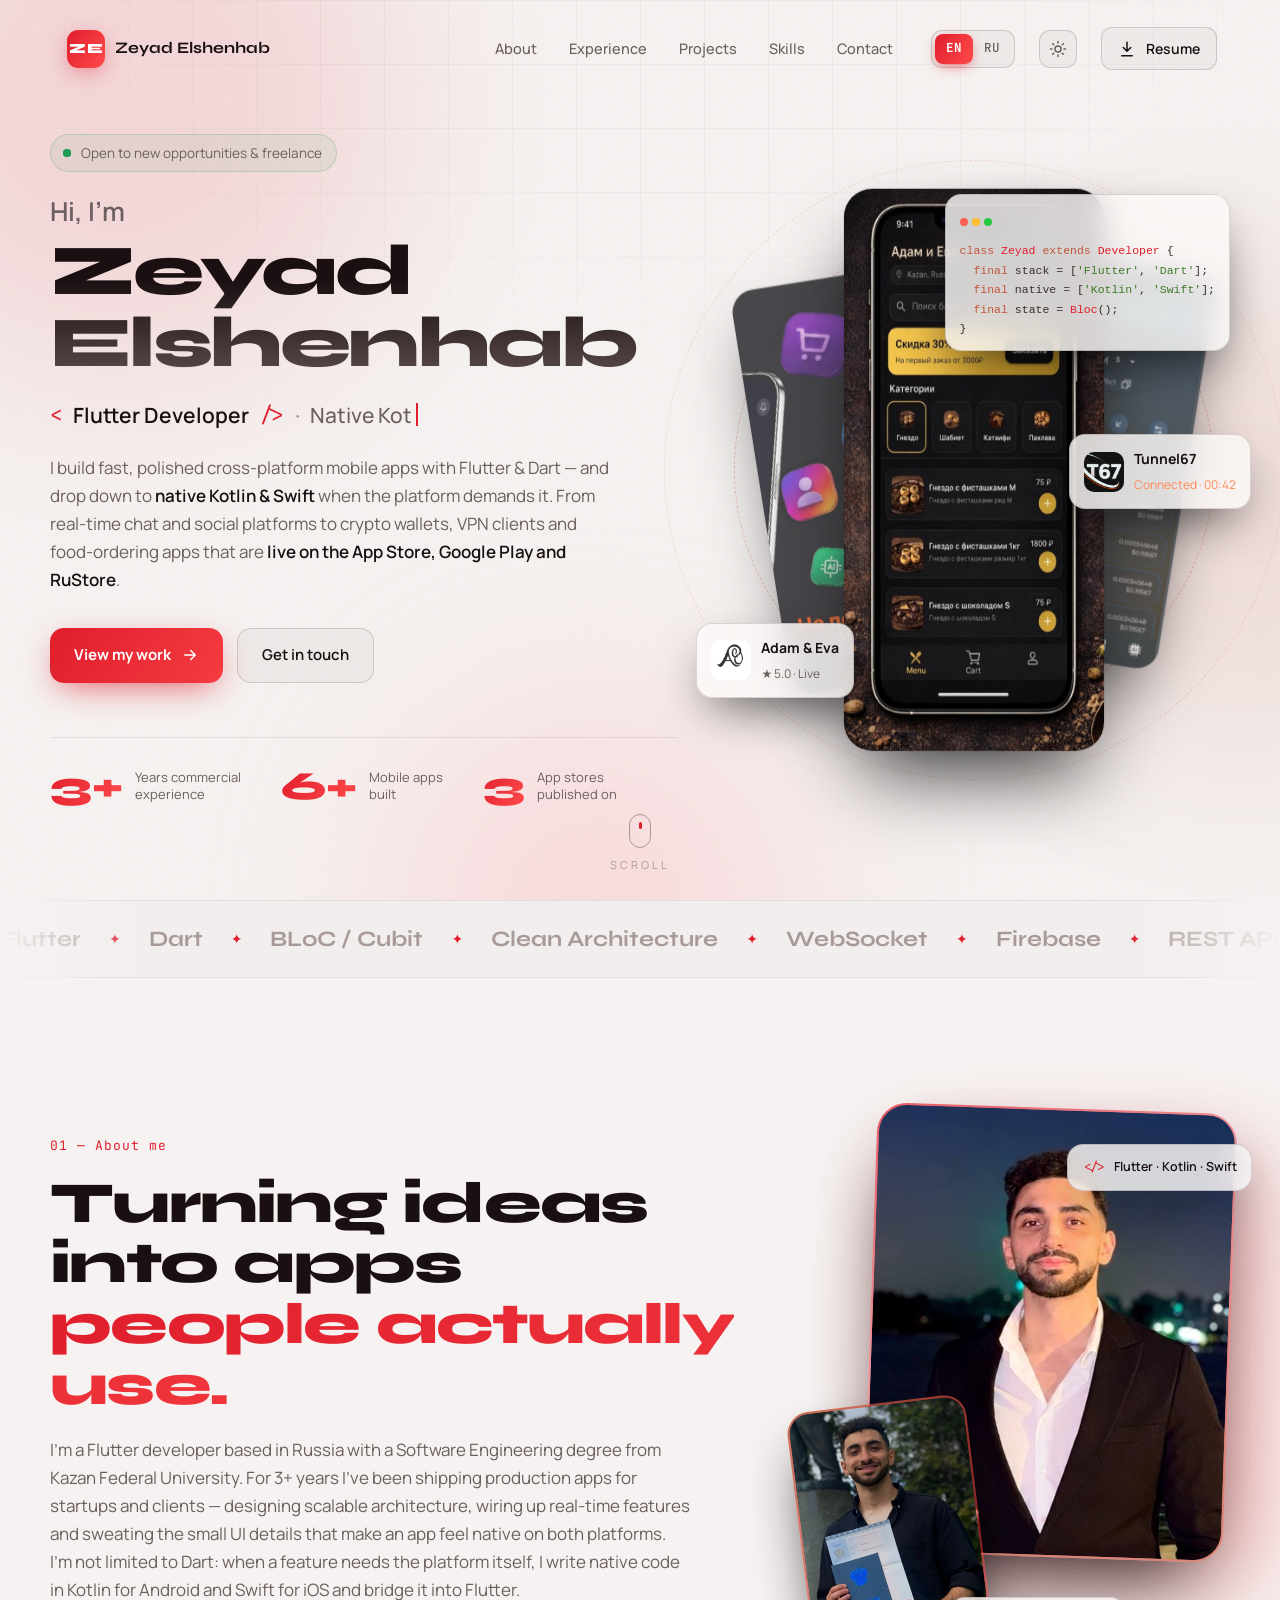
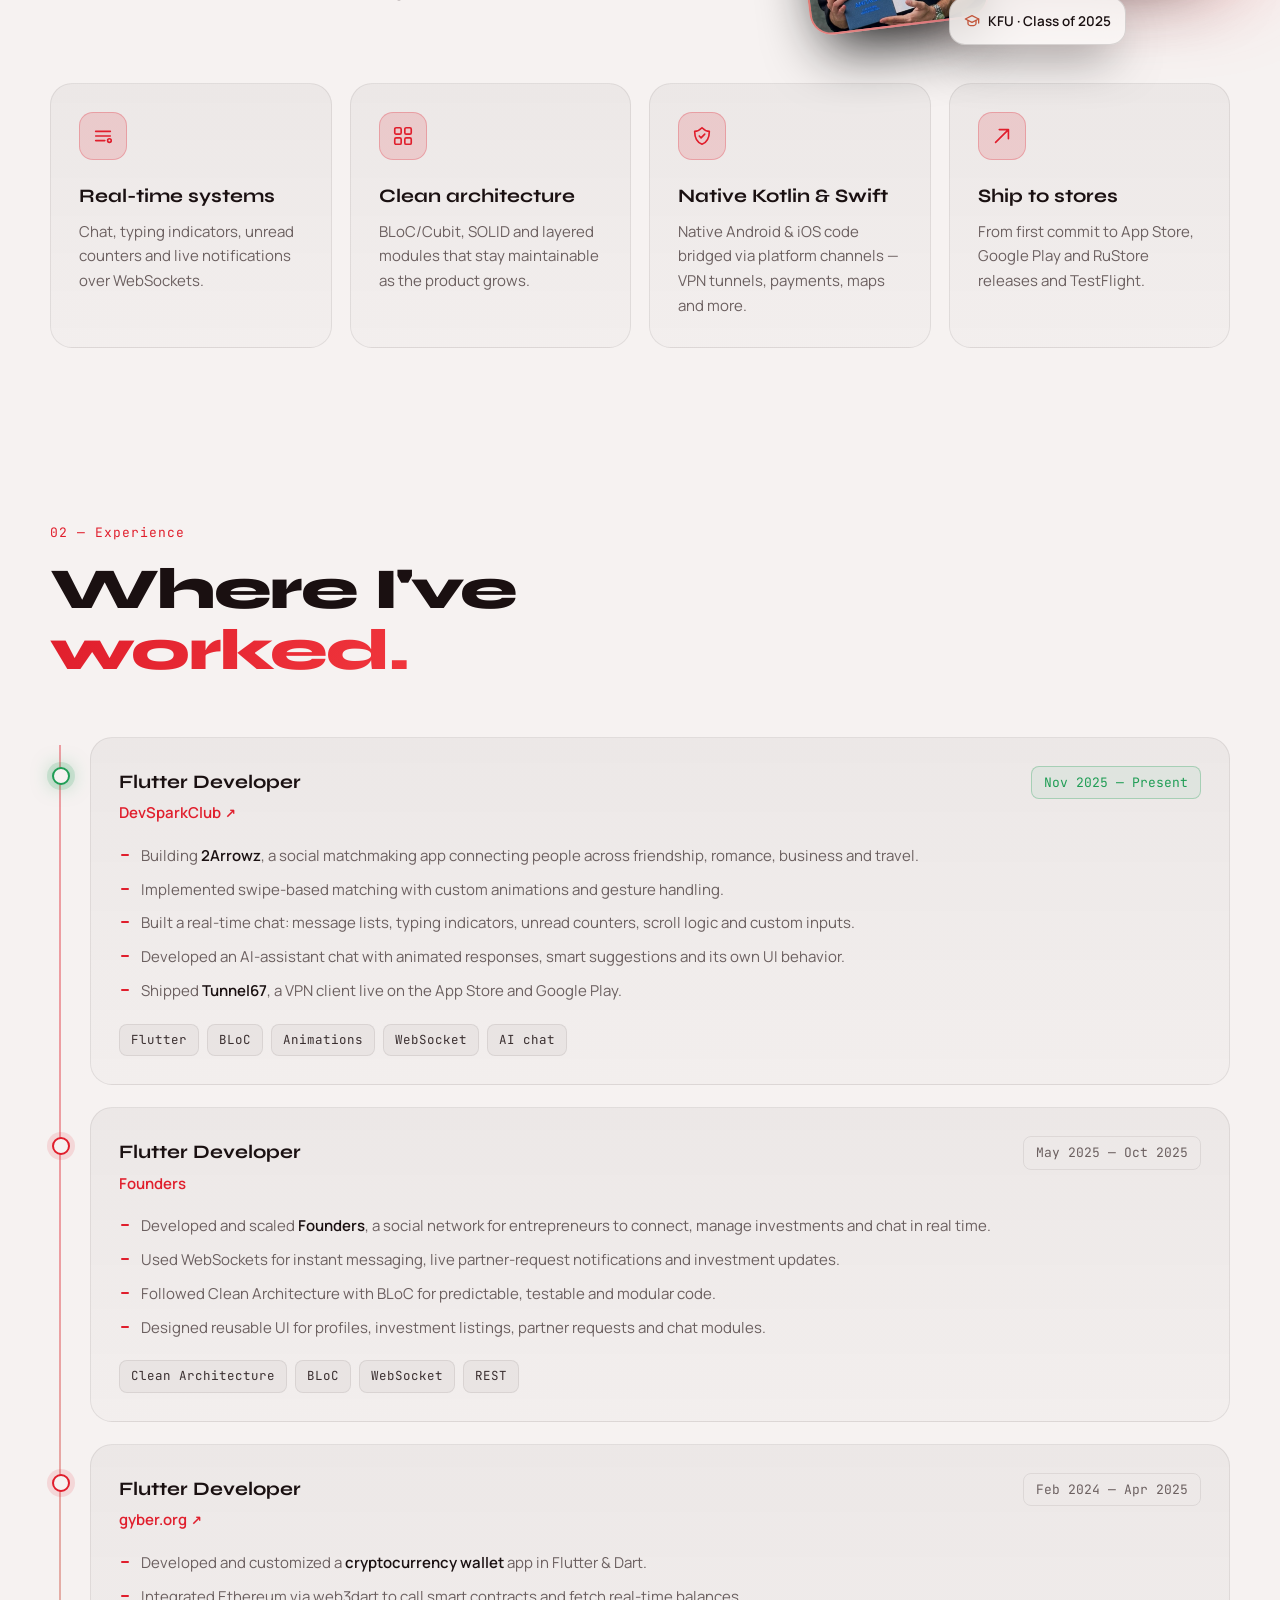
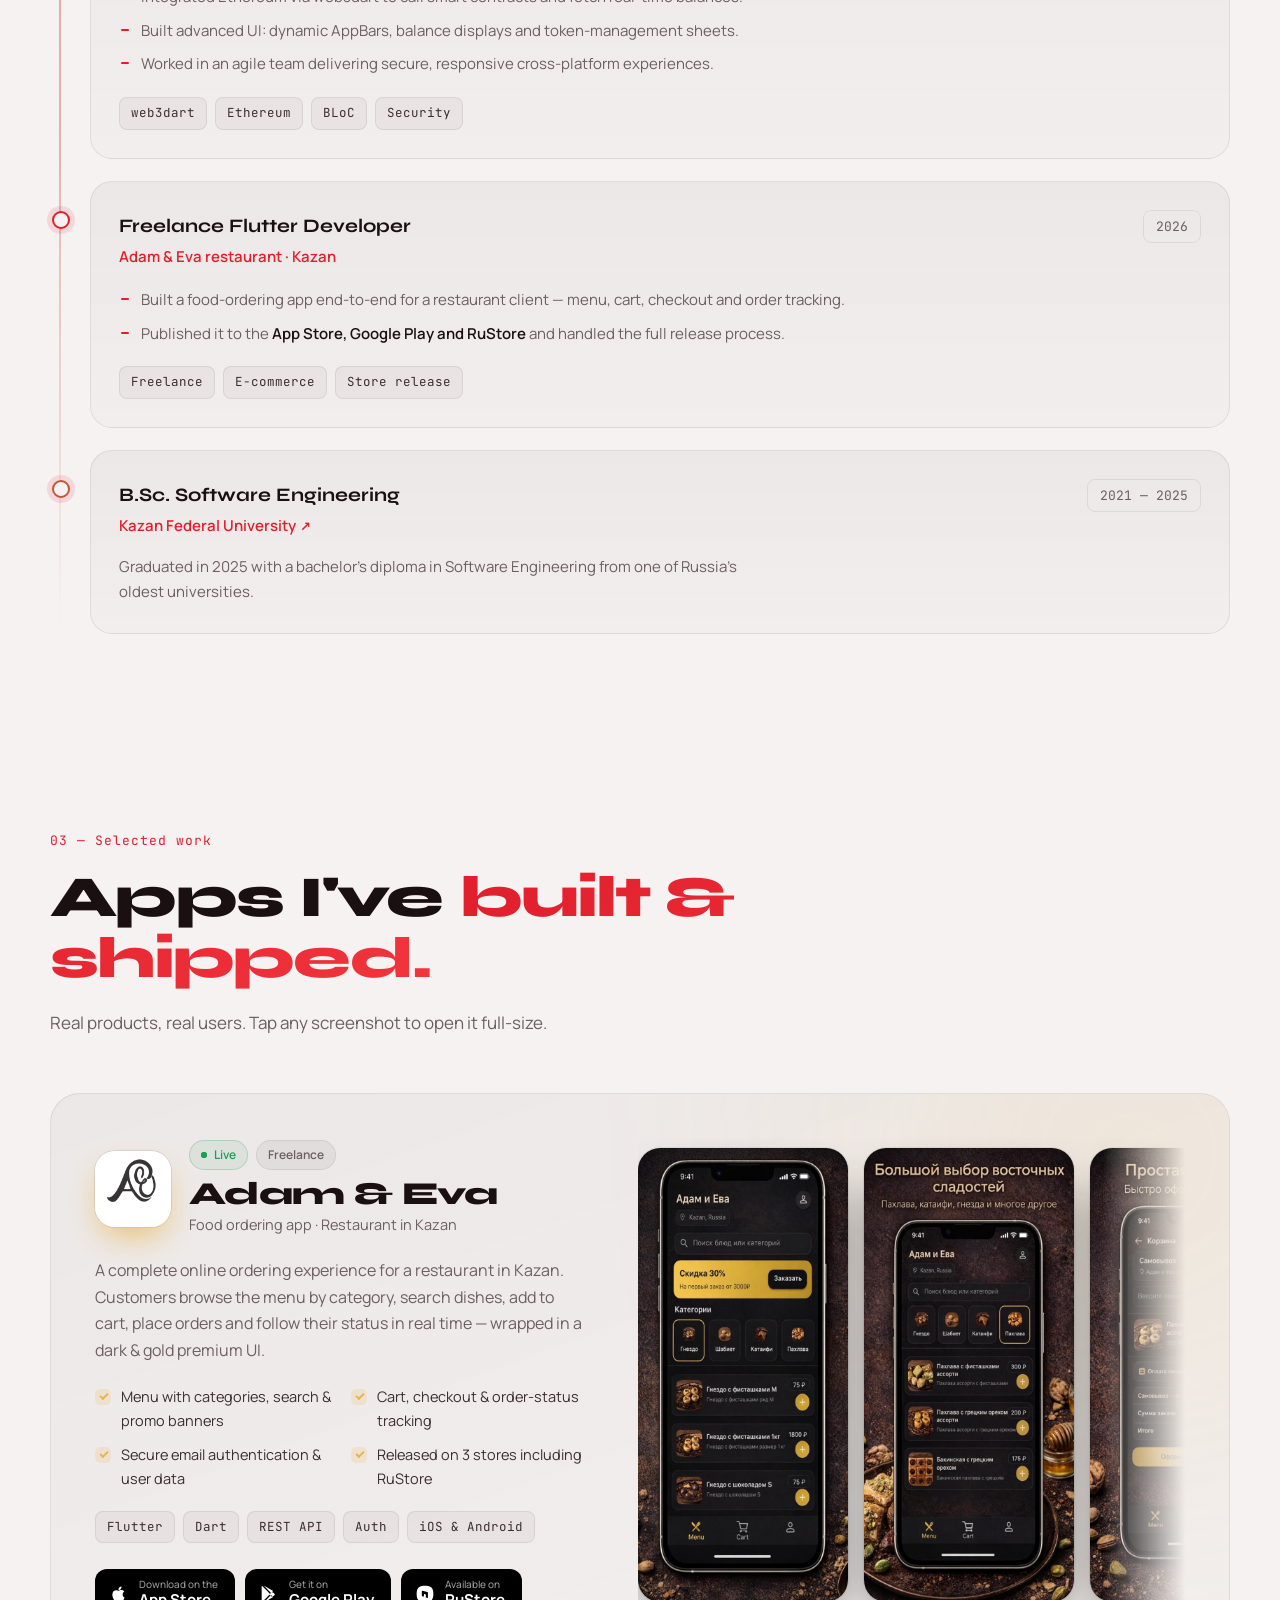
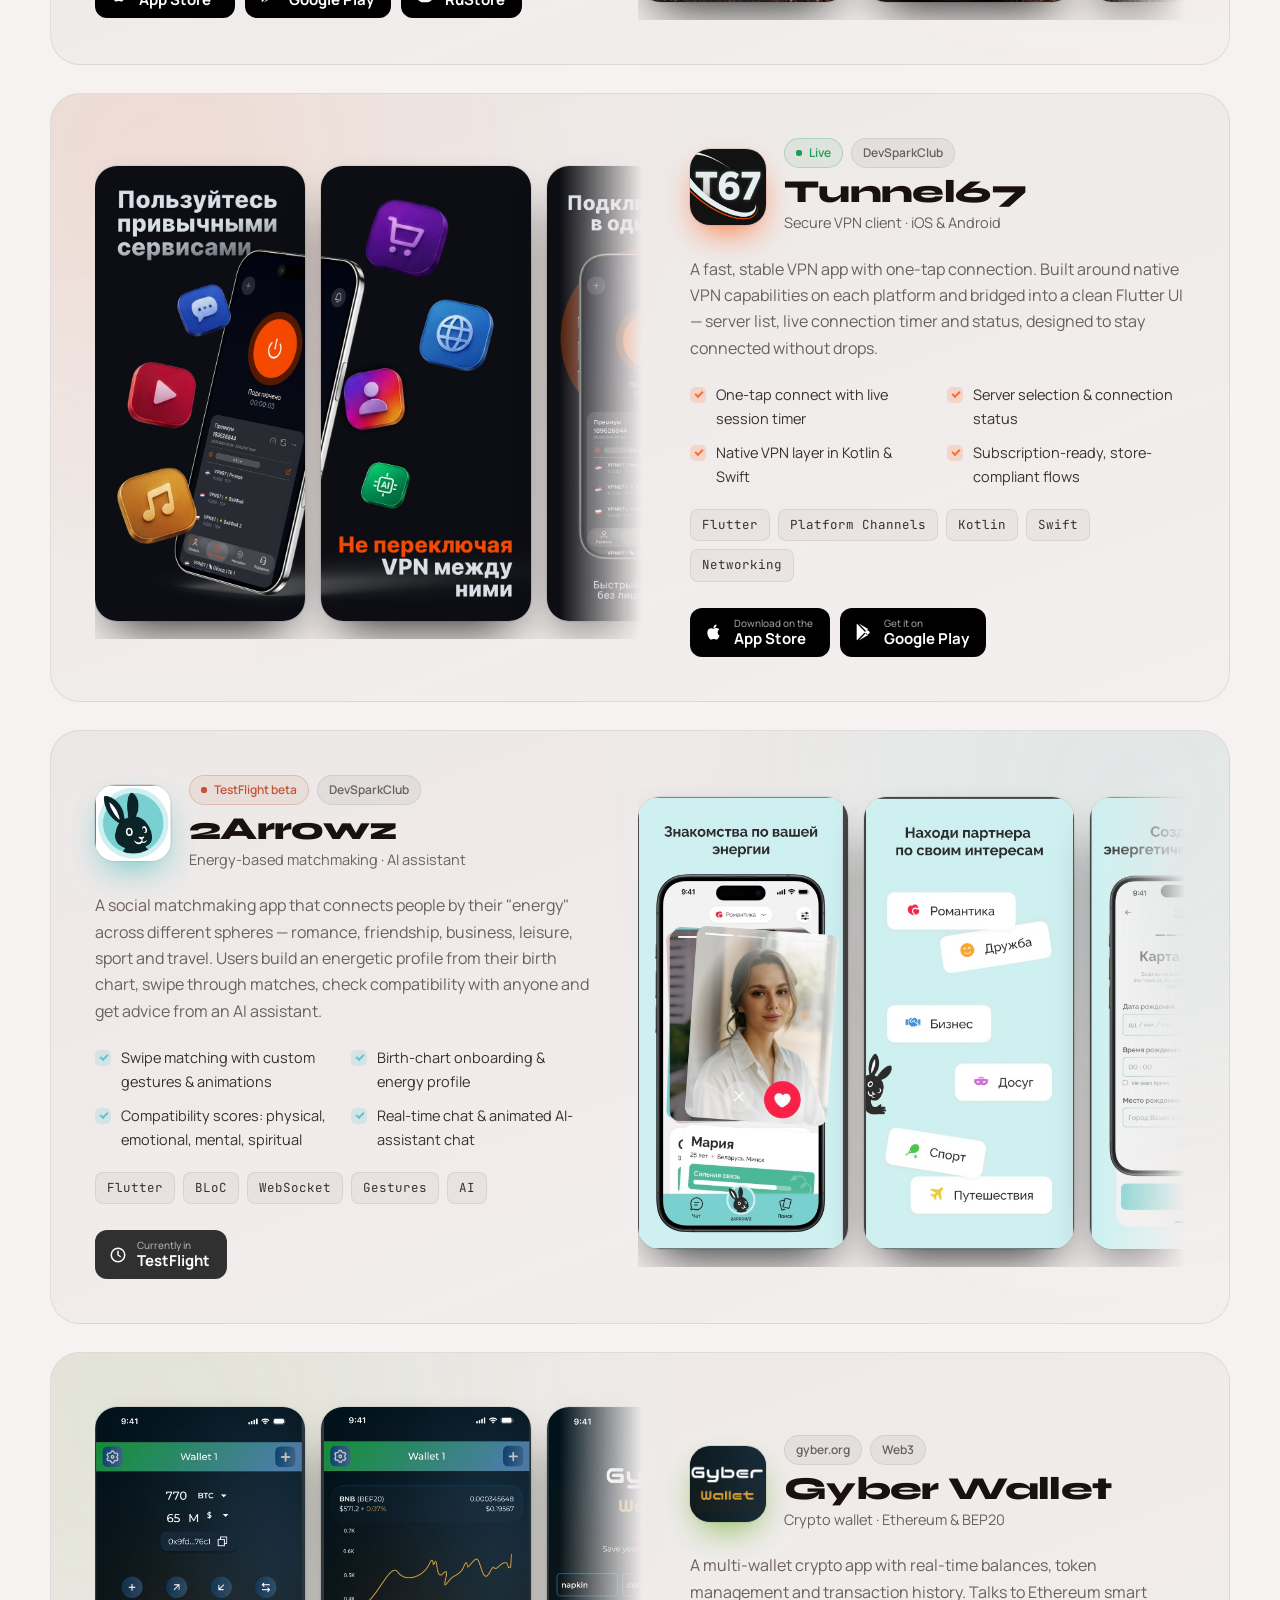
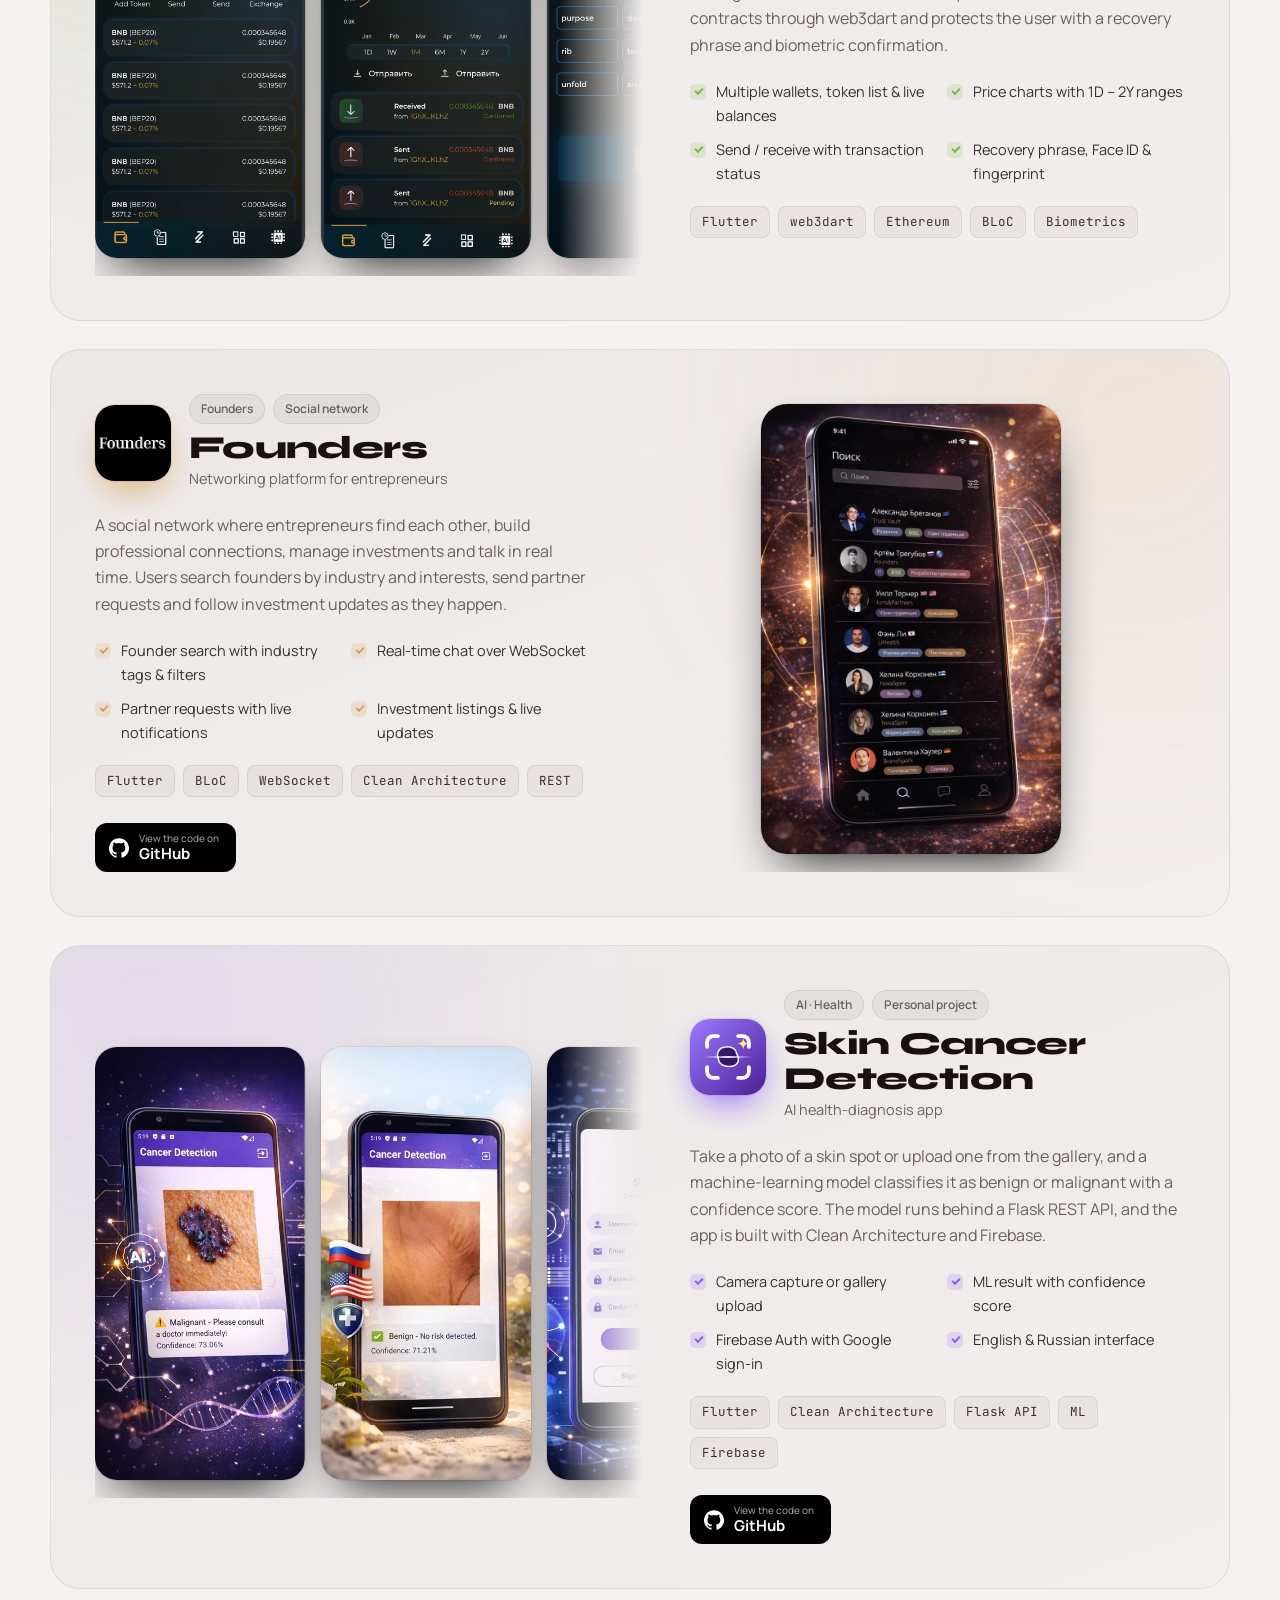
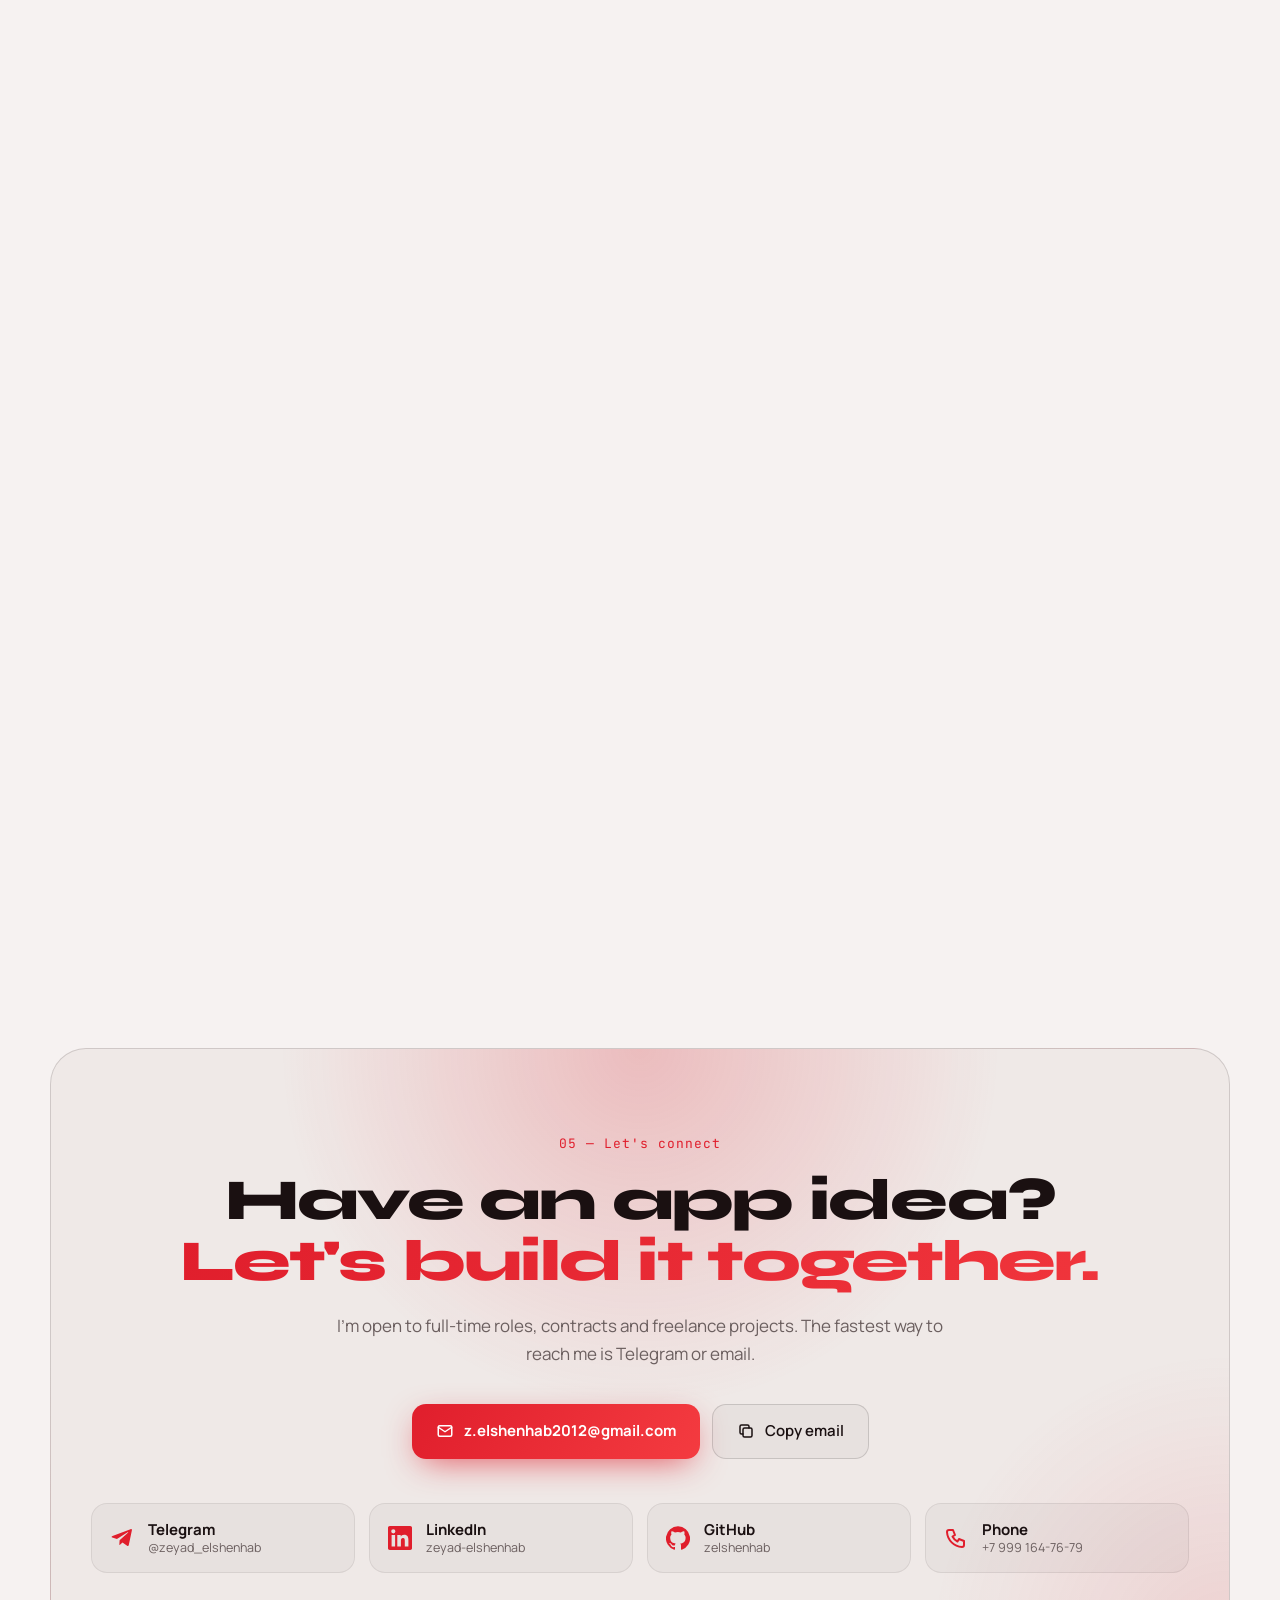
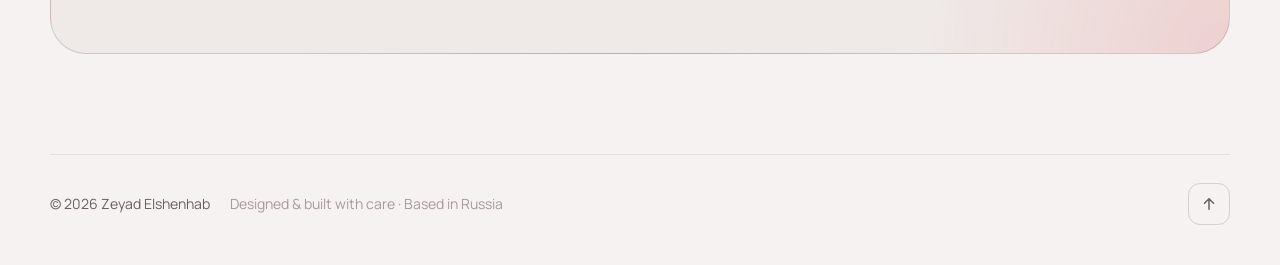
==== commit 151cce11: "Make Crimson the palette, with dark and light modes - Crimson dark is the default; html[data-mode=li" ====
--- a/index.html
+++ b/index.html
@@ -10,20 +10,22 @@
   <meta property="og:url" content="https://portfolio-zeyad-elshenhab.vercel.app/" />
   <meta property="og:title" content="Zeyad Elshenhab — Flutter Developer" />
   <meta property="og:description" content="Cross-platform mobile apps with Flutter, plus native Kotlin &amp; Swift. Apps live on App Store, Google Play and RuStore." />
-  <meta property="og:image" content="https://portfolio-zeyad-elshenhab.vercel.app/assets/og-image.png?v=3" />
+  <meta property="og:image" content="https://portfolio-zeyad-elshenhab.vercel.app/assets/og-image.png?v=4" />
   <meta property="og:image:width" content="1200" />
   <meta property="og:image:height" content="630" />
   <meta name="twitter:card" content="summary_large_image" />
-  <meta name="theme-color" content="#0e0d0b" />
-  <link rel="icon" href="data:image/svg+xml,<svg xmlns='http://www.w3.org/2000/svg' viewBox='0 0 64 64'><defs><linearGradient id='g' x1='0' y1='0' x2='1' y2='1'><stop offset='0' stop-color='%23ff5a2c'/><stop offset='1' stop-color='%23e8c27a'/></linearGradient></defs><rect width='64' height='64' rx='16' fill='%230e0d0b'/><text x='32' y='42' font-family='Arial Black,Arial' font-weight='900' font-size='28' text-anchor='middle' fill='url(%23g)'>ZE</text></svg>" />
+  <meta name="theme-color" content="#0d0b0b" />
+  <link rel="icon" href="data:image/svg+xml,<svg xmlns='http://www.w3.org/2000/svg' viewBox='0 0 64 64'><defs><linearGradient id='g' x1='0' y1='0' x2='1' y2='1'><stop offset='0' stop-color='%23ff3b47'/><stop offset='1' stop-color='%23f2b8a0'/></linearGradient></defs><rect width='64' height='64' rx='16' fill='%230d0b0b'/><text x='32' y='42' font-family='Arial Black,Arial' font-weight='900' font-size='28' text-anchor='middle' fill='url(%23g)'>ZE</text></svg>" />
   <link rel="preconnect" href="https://fonts.googleapis.com" />
   <link rel="preconnect" href="https://fonts.gstatic.com" crossorigin />
   <link href="https://fonts.googleapis.com/css2?family=Syne:wght@600;700;800&family=Manrope:wght@400;500;600;700&family=JetBrains+Mono:wght@400;500&family=Unbounded:wght@600;700;800&display=swap" rel="stylesheet" />
   <script>
-    // Temporary palette preview: ?theme=original|lime|crimson|paper (default is ember)
+    // Dark / light mode: saved choice first, otherwise follow the device
     (() => {
-      const t = new URLSearchParams(location.search).get('theme');
-      if (['original', 'lime', 'crimson', 'paper'].includes(t)) document.documentElement.dataset.theme = t;
+      let mode = null;
+      try { mode = localStorage.getItem('mode'); } catch {}
+      if (mode !== 'light' && mode !== 'dark') mode = matchMedia('(prefers-color-scheme: light)').matches ? 'light' : 'dark';
+      if (mode === 'light') document.documentElement.dataset.mode = 'light';
     })();
   </script>
   <link rel="stylesheet" href="style.css" />
@@ -58,6 +60,10 @@
       <button type="button" data-lang="en" aria-pressed="true">EN</button>
       <button type="button" data-lang="ru" aria-pressed="false">RU</button>
     </div>
+    <button type="button" class="mode-toggle" id="modeToggle" aria-label="Switch between dark and light mode">
+      <svg class="moon" viewBox="0 0 24 24" aria-hidden="true"><path d="M20 14.5A8 8 0 0 1 9.5 4a8 8 0 1 0 10.5 10.5Z"/></svg>
+      <svg class="sun" viewBox="0 0 24 24" aria-hidden="true"><circle cx="12" cy="12" r="4"/><path d="M12 2v2M12 20v2M4.9 4.9l1.4 1.4M17.7 17.7l1.4 1.4M2 12h2M20 12h2M4.9 19.1l1.4-1.4M17.7 6.3l1.4-1.4"/></svg>
+    </button>
     <a href="assets/Zeyad_Elshenhab_CV.pdf" data-href-ru="assets/Zeyad_Elshenhab_CV_RU.pdf" class="btn btn-ghost btn-sm nav-cv" download>
       <svg viewBox="0 0 24 24" class="ic"><path d="M12 3v12m0 0-5-5m5 5 5-5M5 21h14"/></svg>
       <span class="cv-txt" data-i18n="nav.resume">Resume</span>
--- a/style.css
+++ b/style.css
@@ -1,29 +1,30 @@
 :root {
-  /* Palette: warm graphite, cream text, signal orange + sand */
-  --bg: #0e0d0b;
-  --bg2: #161411;
-  --bg3: #1f1c18;
-  --bg-rgb: 14, 13, 11;
-  --bg2-rgb: 22, 20, 17;
-  --fg-rgb: 255, 244, 228;
+  /* Palette: Crimson. Dark is the default; html[data-mode="light"] flips it */
+  color-scheme: dark;
+  --bg: #0d0b0b;
+  --bg2: #151112;
+  --bg3: #1e1819;
+  --bg-rgb: 13, 11, 11;
+  --bg2-rgb: 21, 17, 18;
+  --fg-rgb: 245, 236, 236;
   --surface: rgba(var(--fg-rgb), 0.03);
   --border: rgba(var(--fg-rgb), 0.08);
   --border2: rgba(var(--fg-rgb), 0.15);
-  --text: #f3eee5;
-  --text2: #a39b8f;
-  --text3: #5e584f;
-  --text-soft: #d4ccbf;
-  --accent: #ff5a2c;
-  --accent-rgb: 255, 90, 44;
-  --accent2: #e8c27a;
-  --accent2-rgb: 232, 194, 122;
-  --accent3: #b8401f;
+  --text: #f4eeee;
+  --text2: #a39797;
+  --text3: #5a5050;
+  --text-soft: #d6caca;
+  --accent: #ff3b47;
+  --accent-rgb: 255, 59, 71;
+  --accent2: #f2b8a0;
+  --accent2-rgb: 242, 184, 160;
+  --accent3: #6b0f1a;
   --ok: #7fd99a;
   --ok-rgb: 127, 217, 154;
-  --on-accent: #160b06;
-  --name-grad: linear-gradient(180deg, #fff8ee 30%, #b5ab9c);
+  --on-accent: #ffffff;
+  --name-grad: linear-gradient(180deg, #ffffff 30%, #b8a9a9);
   --code-str: #b9cf9a;
-  --grad: linear-gradient(120deg, #ff5a2c, #ff7d45);
+  --grad: linear-gradient(120deg, #ff3b47, #ff6a55);
   --font-display: 'Syne', system-ui, sans-serif;
   --font-body: 'Manrope', system-ui, sans-serif;
   --font-mono: 'JetBrains Mono', ui-monospace, monospace;
@@ -33,49 +34,21 @@
   --max: 1180px;
 }
 
-html[data-theme="original"] {
-  --bg: #07080d; --bg2: #0d0f17; --bg3: #141724; --bg-rgb: 7, 8, 13; --bg2-rgb: 16, 18, 28; --fg-rgb: 255, 255, 255;
-  --text: #eef0f7; --text2: #8b90a8; --text3: #4a4f66; --text-soft: #c4c8dc;
-  --accent: #38d6ff; --accent-rgb: 56, 214, 255; --accent2: #ff4f8b; --accent2-rgb: 255, 79, 139; --accent3: #7b61ff;
-  --ok: #2ee59d; --ok-rgb: 46, 229, 157; --on-accent: #ffffff;
-  --grad: linear-gradient(120deg, #38d6ff 0%, #7b61ff 55%, #ff4f8b 100%); --name-grad: linear-gradient(180deg, #fff 30%, #9aa0bd); --code-str: #c3e88d;
-}
-html[data-theme="original"] .orb-1 { background: #2b5bff; opacity: 0.45; }
-html[data-theme="original"] .orb-2 { background: #7b61ff; opacity: 0.32; }
-html[data-theme="original"] .orb-3 { background: #ff4f8b; opacity: 0.18; }
-html[data-theme="lime"] {
-  --bg: #0b0c0a; --bg2: #121410; --bg3: #1a1d17; --bg-rgb: 11, 12, 10; --bg2-rgb: 18, 20, 16; --fg-rgb: 236, 240, 228;
-  --text: #eef1e8; --text2: #9a9f92; --text3: #50544a; --text-soft: #cfd3c6;
-  --accent: #c6f03c; --accent-rgb: 198, 240, 60; --accent2: #8fb3a3; --accent2-rgb: 143, 179, 163; --accent3: #3d5a1e;
-  --ok: #8be0a4; --ok-rgb: 139, 224, 164; --on-accent: #0b0c0a;
-  --grad: linear-gradient(120deg, #c6f03c, #dcff6e); --name-grad: linear-gradient(180deg, #ffffff 30%, #9da394); --code-str: #a8d8b9;
-}
-html[data-theme="crimson"] {
-  --bg: #0d0b0b; --bg2: #151112; --bg3: #1e1819; --bg-rgb: 13, 11, 11; --bg2-rgb: 21, 17, 18; --fg-rgb: 245, 236, 236;
-  --text: #f4eeee; --text2: #a39797; --text3: #5a5050; --text-soft: #d6caca;
-  --accent: #ff3b47; --accent-rgb: 255, 59, 71; --accent2: #f2b8a0; --accent2-rgb: 242, 184, 160; --accent3: #6b0f1a;
-  --on-accent: #ffffff;
-  --grad: linear-gradient(120deg, #ff3b47, #ff6a55); --name-grad: linear-gradient(180deg, #ffffff 30%, #b8a9a9);
-}
-html[data-theme="paper"] {
-  --bg: #f3efe6; --bg2: #ebe5d9; --bg3: #e2dccd; --bg-rgb: 243, 239, 230; --bg2-rgb: 250, 247, 240; --fg-rgb: 20, 18, 15;
-  --text: #15130f; --text2: #5f5a50; --text3: #a29b8d; --text-soft: #34302a;
-  --accent: #2f4bff; --accent-rgb: 47, 75, 255; --accent2: #c2410c; --accent2-rgb: 194, 65, 12; --accent3: #9db0ff;
-  --ok: #1f9d55; --ok-rgb: 31, 157, 85; --on-accent: #ffffff;
-  --grad: linear-gradient(120deg, #2f4bff, #5468ff); --name-grad: linear-gradient(180deg, #15130f 30%, #4d473e); --code-str: #3f7a2a;
-}
-html[data-theme="paper"] .orb { opacity: 0.1; }
-html[data-theme="paper"] .noise { opacity: 0.03; }
-
-/* Theme picker (only shown with ?pick in the URL, while choosing a palette) */
-.theme-picker {
-  position: fixed; left: 16px; bottom: calc(16px + env(safe-area-inset-bottom)); z-index: 90; display: flex; align-items: center; gap: 6px;
-  padding: 6px; border-radius: 14px; background: rgba(var(--bg2-rgb), 0.92); border: 1px solid var(--border2);
-  box-shadow: 0 16px 40px -12px rgba(0, 0, 0, 0.6); backdrop-filter: blur(12px); -webkit-backdrop-filter: blur(12px);
-}
-.theme-picker button { display: flex; align-items: center; gap: 7px; padding: 7px 11px 7px 8px; border-radius: 9px; font-size: 13px; font-weight: 600; color: var(--text2); }
-.theme-picker button i { width: 16px; height: 16px; border-radius: 50%; box-shadow: 0 0 0 1px rgba(128, 128, 128, 0.4); }
-.theme-picker button[aria-pressed="true"] { background: rgba(var(--fg-rgb), 0.08); color: var(--text); }
+html[data-mode="light"] {
+  color-scheme: light;
+  --bg: #f6f2f1; --bg2: #efe9e7; --bg3: #e6dedb; --bg-rgb: 246, 242, 241; --bg2-rgb: 252, 249, 248; --fg-rgb: 26, 16, 17;
+  --text: #1a1011; --text2: #6b5f5f; --text3: #a8999a; --text-soft: #3a2e2f;
+  --accent: #e01e2c; --accent-rgb: 224, 30, 44; --accent2: #c2563b; --accent2-rgb: 194, 86, 59; --accent3: #ffb3b8;
+  --ok: #1f9d55; --ok-rgb: 31, 157, 85;
+  --grad: linear-gradient(120deg, #e01e2c, #ff4b4b); --name-grad: linear-gradient(180deg, #1a1011 30%, #5a4a4b); --code-str: #3f7a2a;
+}
+html[data-mode="light"] .orb { opacity: 0.12; }
+html[data-mode="light"] .orb-3 { opacity: 0.35; }
+html[data-mode="light"] .noise { opacity: 0.03; }
+/* Smooth colour change while switching modes */
+html.mode-switching *, html.mode-switching *::before, html.mode-switching *::after {
+  transition: background-color 0.45s ease, color 0.45s ease, border-color 0.45s ease, box-shadow 0.45s ease !important;
+}
 
 * { box-sizing: border-box; margin: 0; padding: 0; }
 html { scroll-behavior: smooth; scroll-padding-top: 90px; }
@@ -176,6 +149,16 @@
 .lang-switch button:hover { color: var(--text); }
 .lang-thumb { position: absolute; top: 3px; left: 3px; width: 38px; height: 30px; border-radius: 8px; background: var(--grad); box-shadow: 0 4px 14px -4px rgba(var(--accent-rgb), 0.8); transition: transform 0.45s var(--spring); }
 html[lang="ru"] .lang-thumb { transform: translateX(100%); }
+.mode-toggle {
+  position: relative; width: 38px; height: 38px; border-radius: 11px; display: grid; place-items: center; flex-shrink: 0;
+  border: 1px solid var(--border2); background: rgba(var(--fg-rgb), 0.03); color: var(--text2); overflow: hidden;
+  transition: color 0.3s, border-color 0.3s;
+}
+.mode-toggle:hover { color: var(--text); border-color: rgba(var(--accent-rgb), 0.5); }
+.mode-toggle svg { position: absolute; width: 18px; height: 18px; fill: none; stroke: currentColor; stroke-width: 2; stroke-linecap: round; stroke-linejoin: round; transition: transform 0.5s var(--spring), opacity 0.3s; }
+.mode-toggle .sun { transform: translateY(120%) rotate(-90deg); opacity: 0; }
+html[data-mode="light"] .mode-toggle .sun { transform: none; opacity: 1; }
+html[data-mode="light"] .mode-toggle .moon { transform: translateY(-120%) rotate(90deg); opacity: 0; }
 .burger { display: none; width: 40px; height: 40px; border-radius: 10px; position: relative; }
 .burger span { position: absolute; left: 11px; right: 11px; height: 2px; background: var(--text); border-radius: 2px; transition: transform 0.35s var(--ease), top 0.35s var(--ease); }
 .burger span:first-child { top: 15px; }
@@ -528,7 +511,8 @@
   .burger { display: block; }
   .nav { background: rgba(var(--bg-rgb), 0.75); border-color: var(--border); backdrop-filter: blur(16px); -webkit-backdrop-filter: blur(16px); }
   .logo-name { display: none; }
-  .nav-cv { padding: 9px 12px; }
+  .nav-cv { padding: 0; width: 38px; height: 38px; justify-content: center; }
+  .cv-txt { position: absolute; width: 1px; height: 1px; overflow: hidden; clip: rect(0 0 0 0); white-space: nowrap; }
   .section { padding-top: 96px; }
   .stats { gap: 24px; }
   .stat b { font-size: 32px; }
@@ -544,10 +528,6 @@
   .chip-app { left: 0; }
   .chip-app-2 { left: auto; right: 0; }
   .cards-4, .skills { grid-template-columns: 1fr; }
-  .theme-picker { left: 8px; gap: 2px; padding: 4px; }
-  .theme-picker button { font-size: 11.5px; gap: 5px; padding: 6px 7px 6px 6px; }
-  .theme-picker button i { width: 14px; height: 14px; }
-  .theme-picker button[aria-pressed="false"] span { display: none; }
   .tg-fab { display: grid; }
   .portrait { max-width: 250px; margin-bottom: 60px; }
   .portrait-grad { left: -12%; bottom: -54px; width: 48%; }
@@ -565,6 +545,4 @@
   .reveal { opacity: 1; transform: none; }
 }
 
-@media (max-width: 380px) {
-  .cv-txt { display: none; }
-}
+
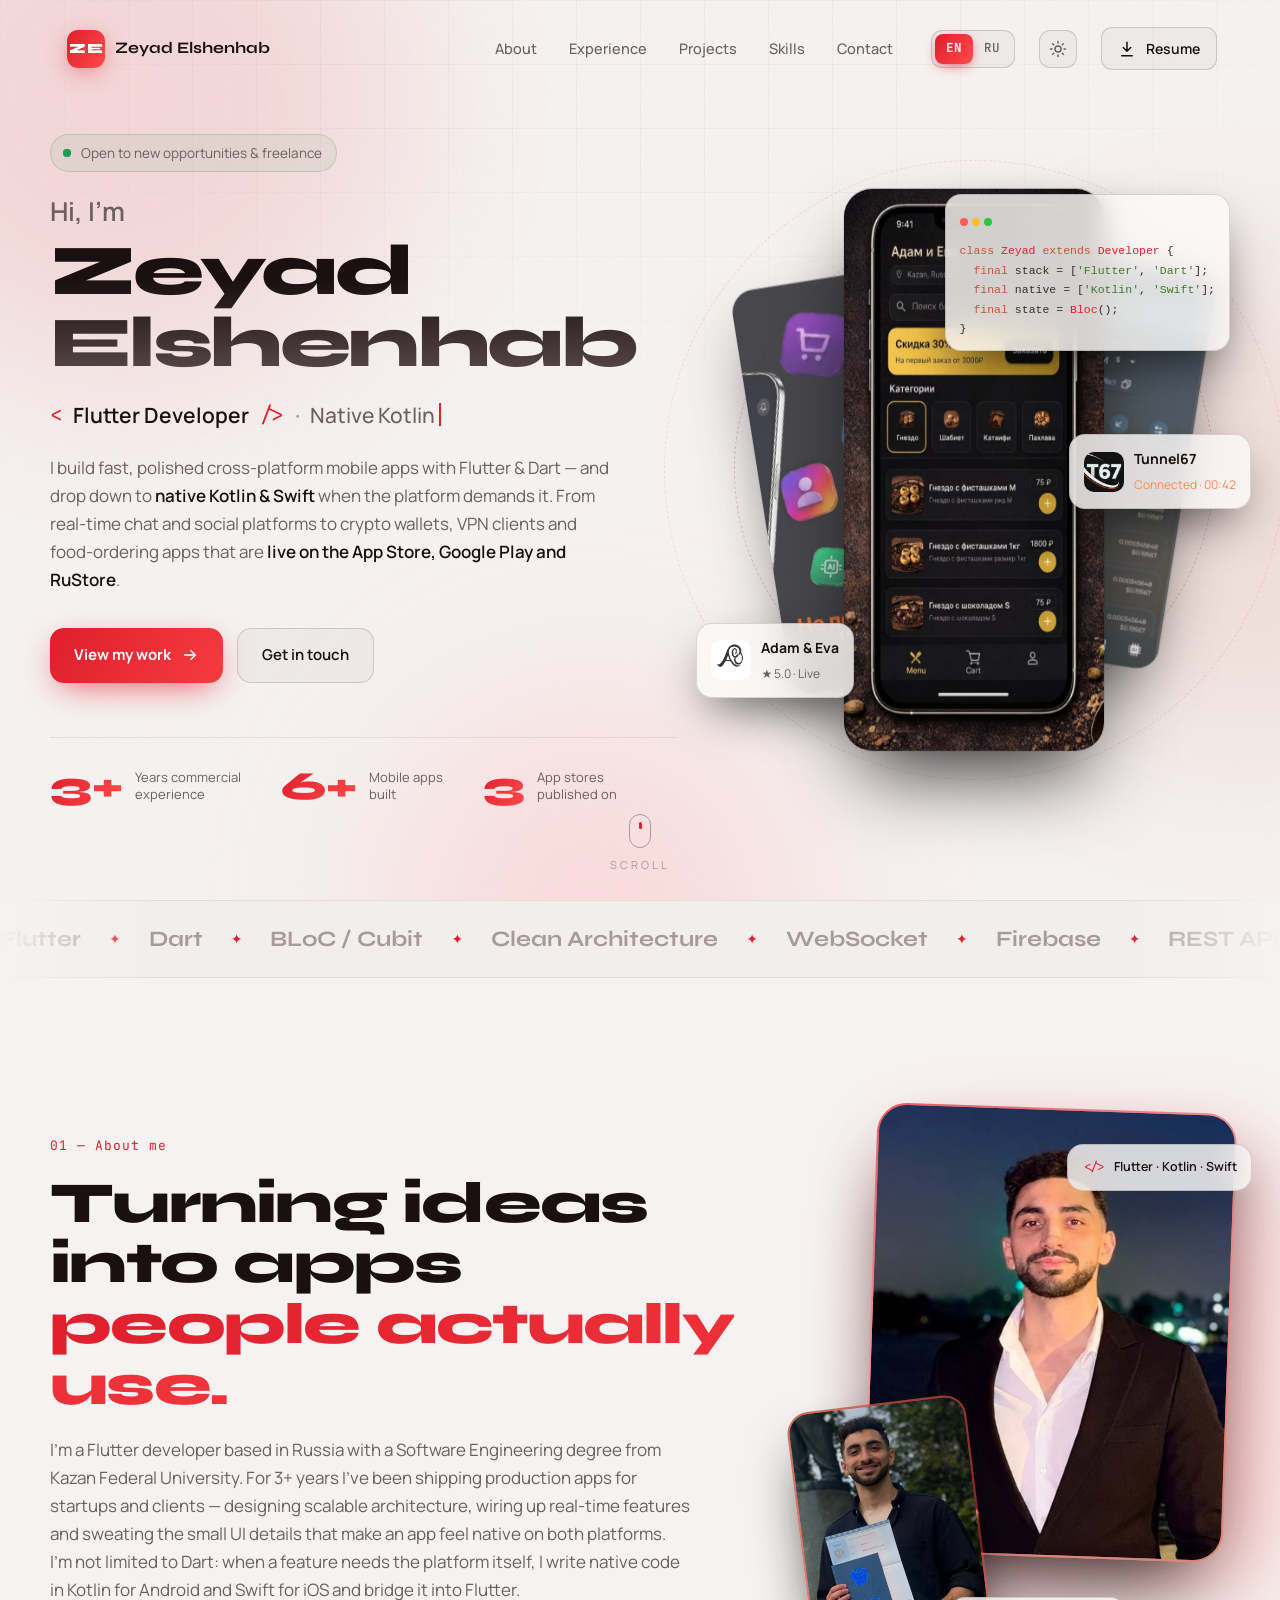
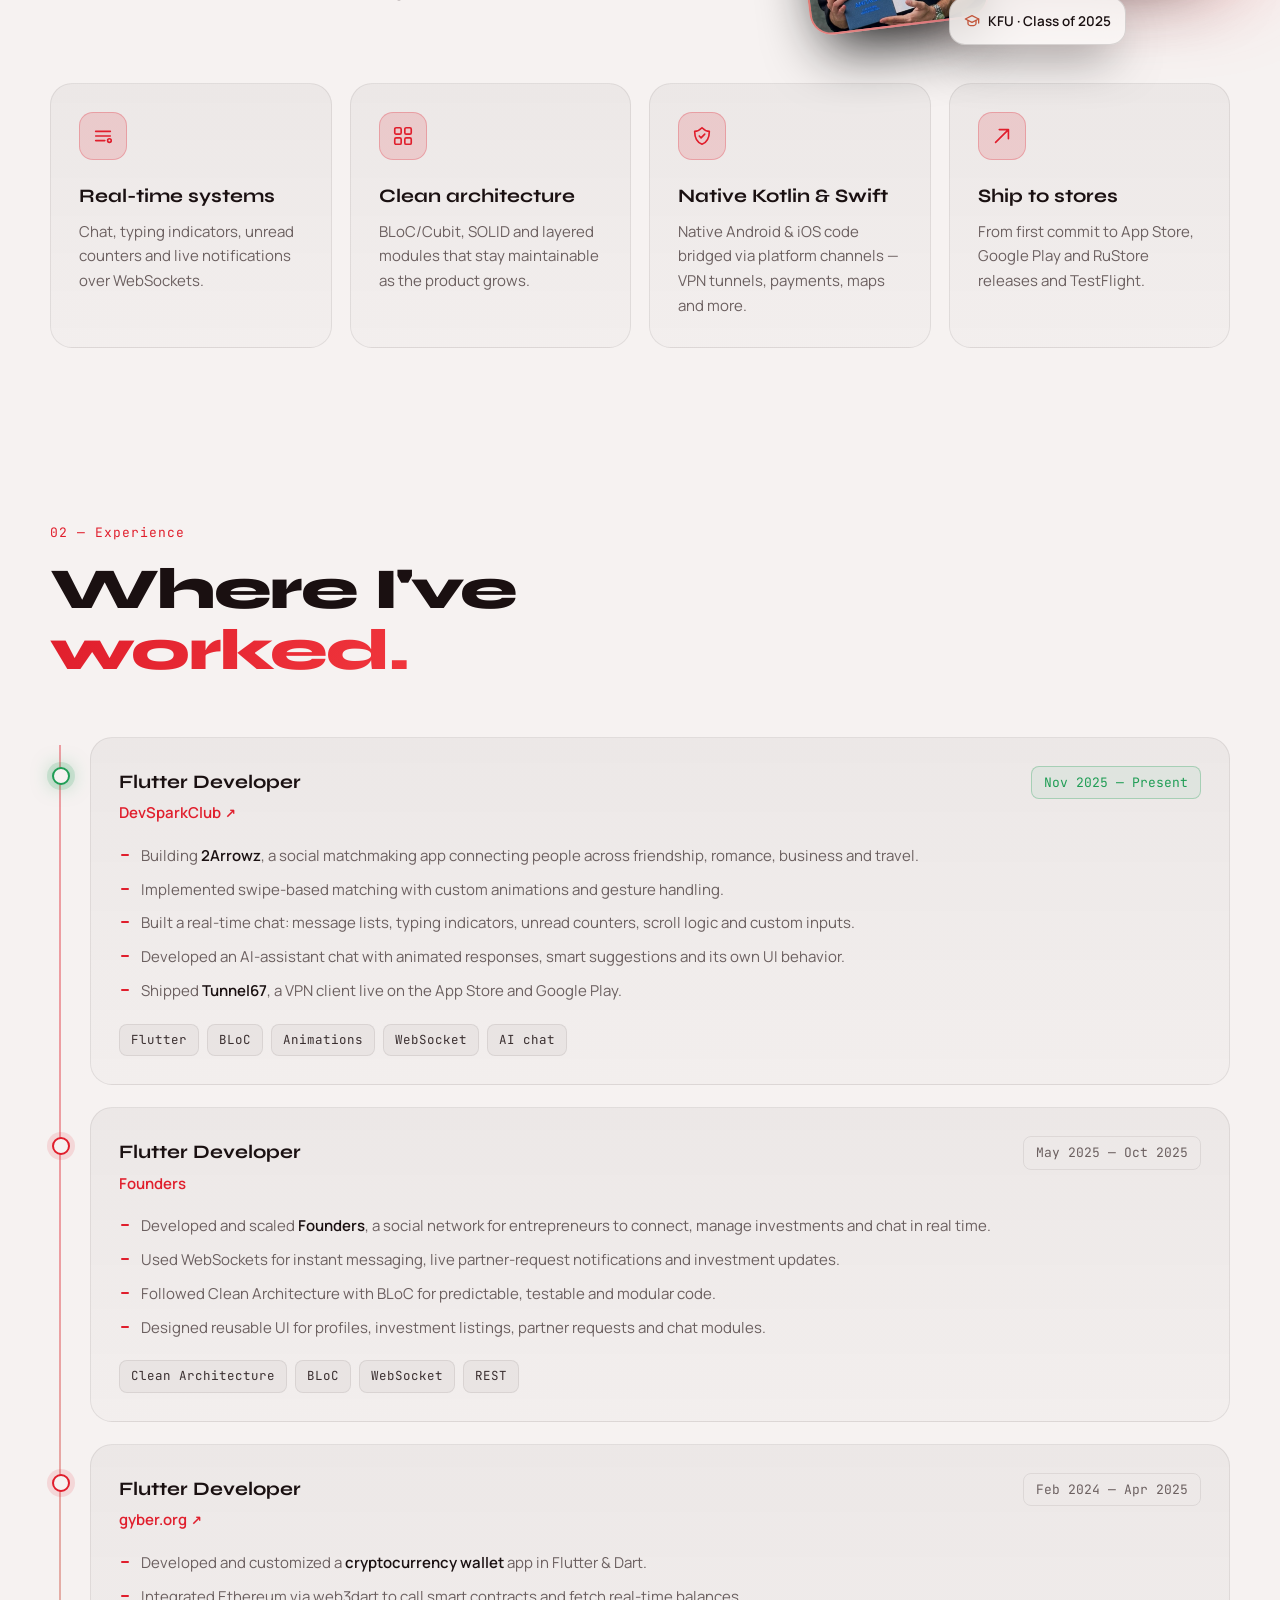
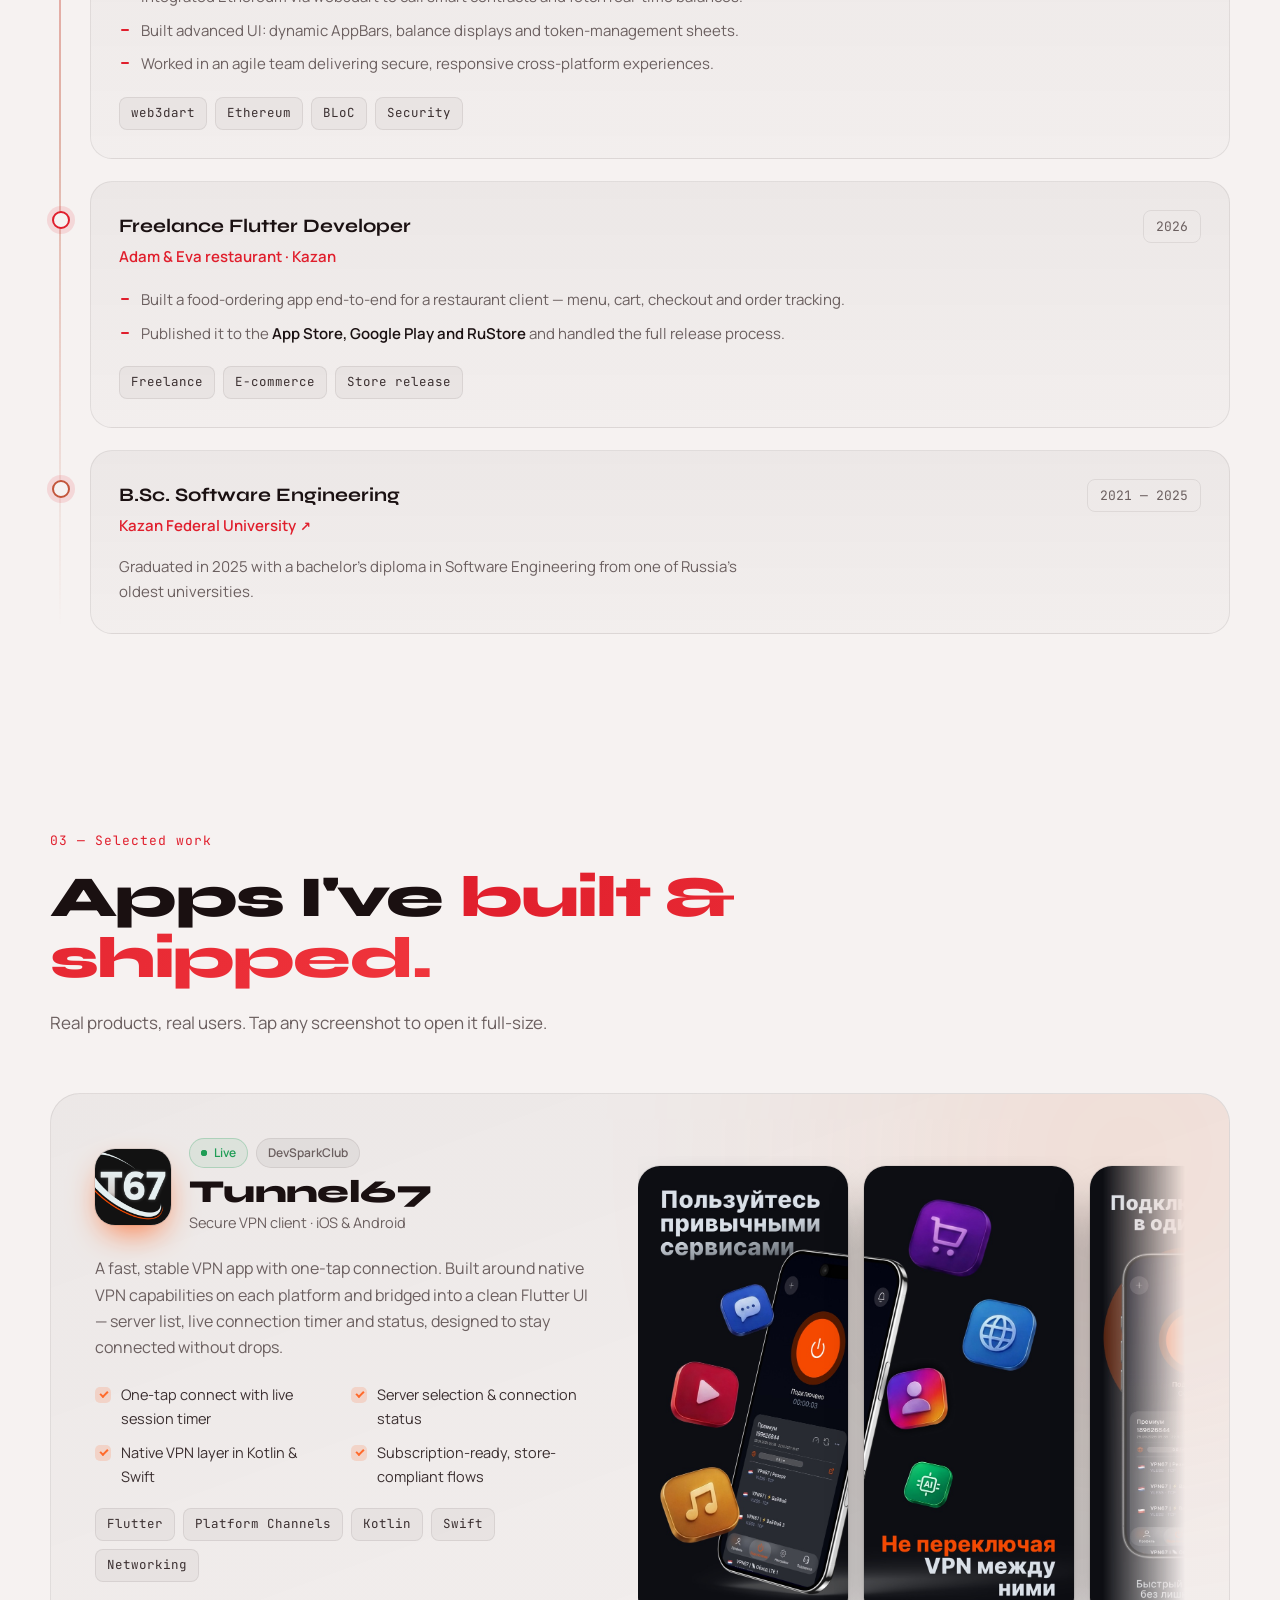
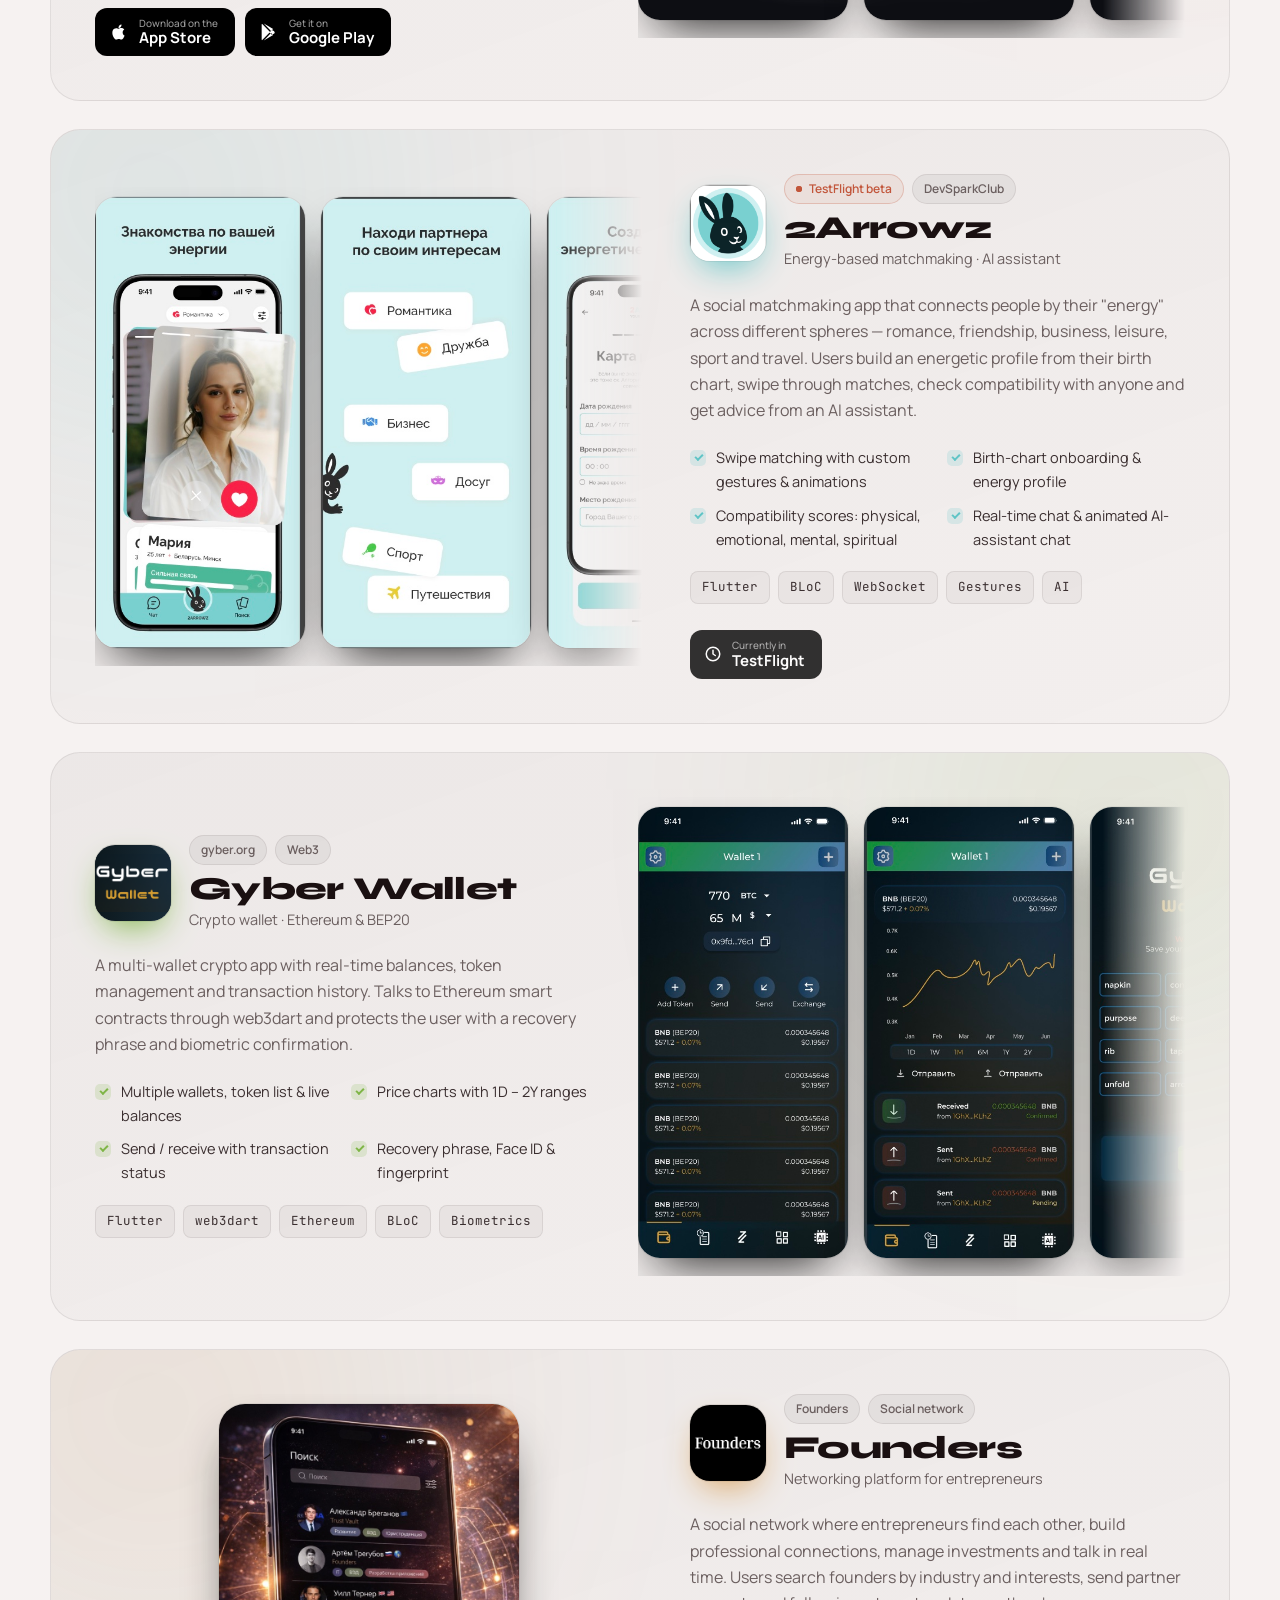
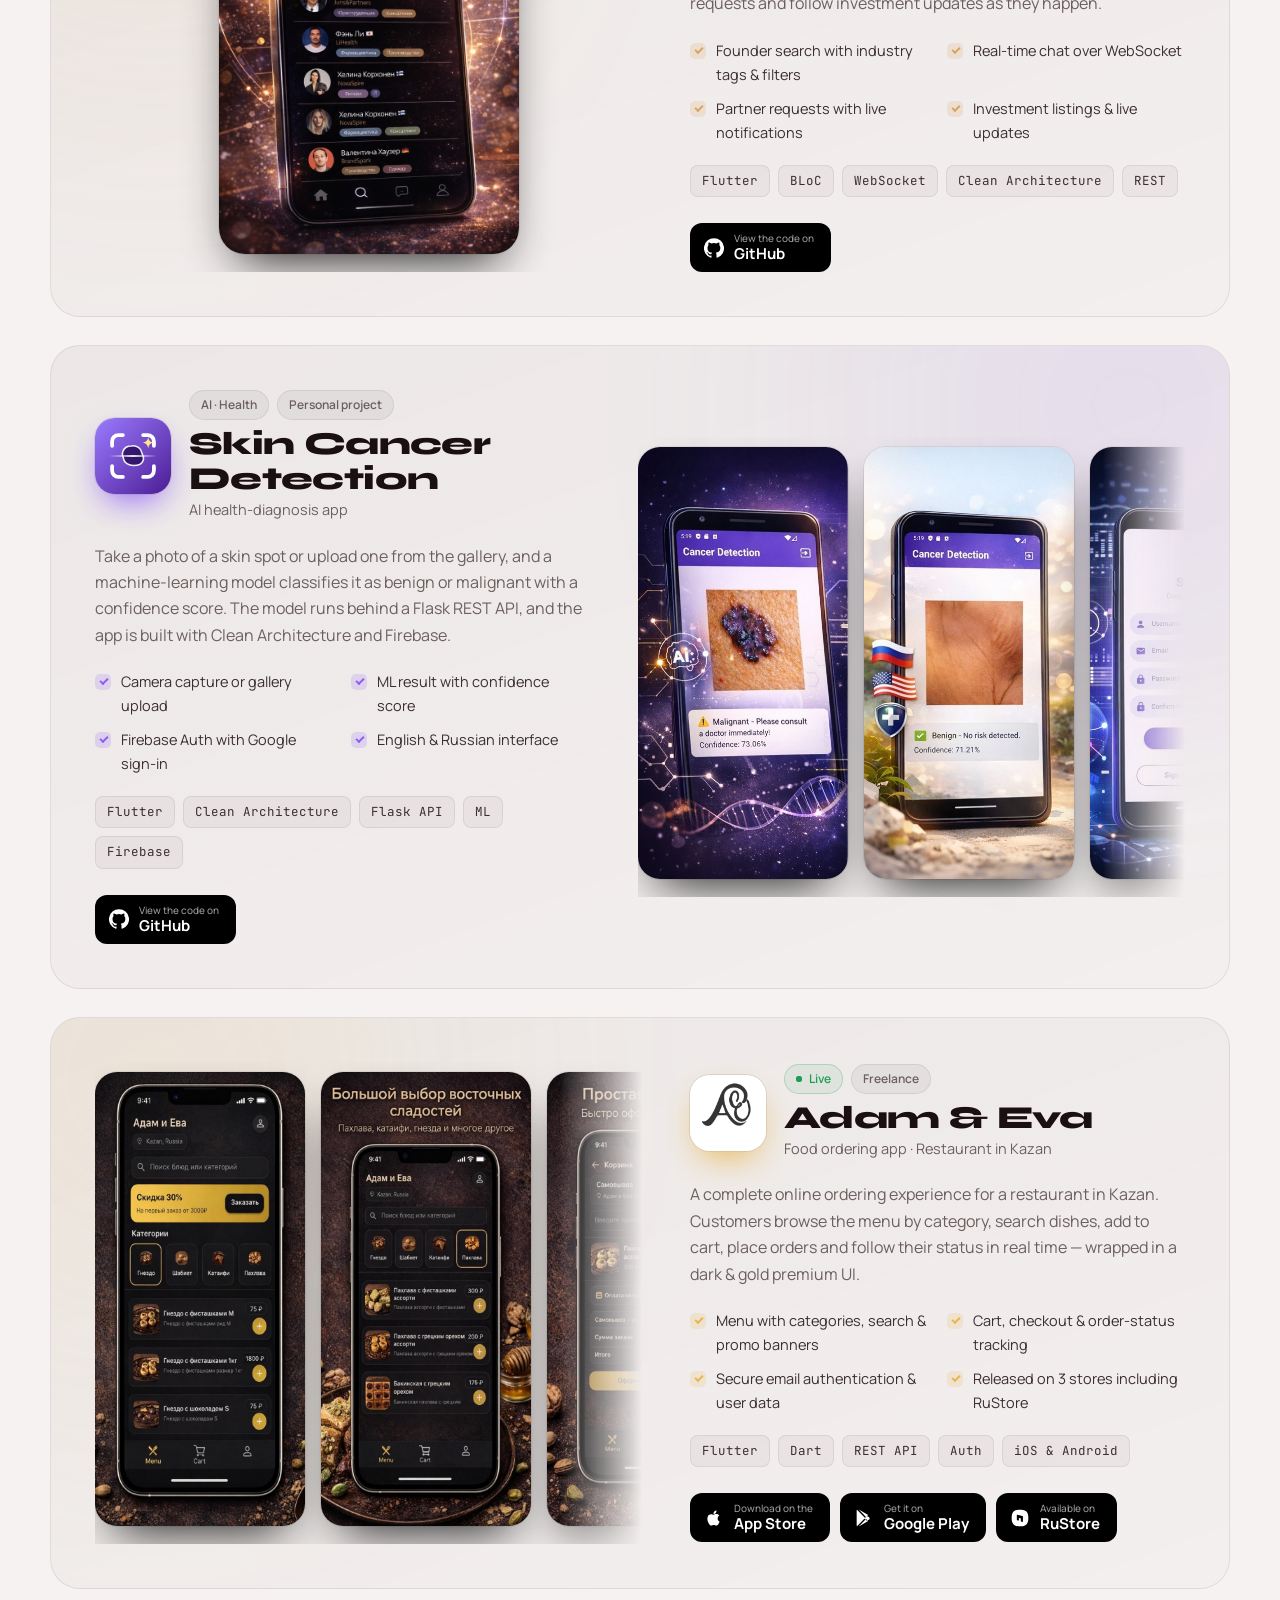
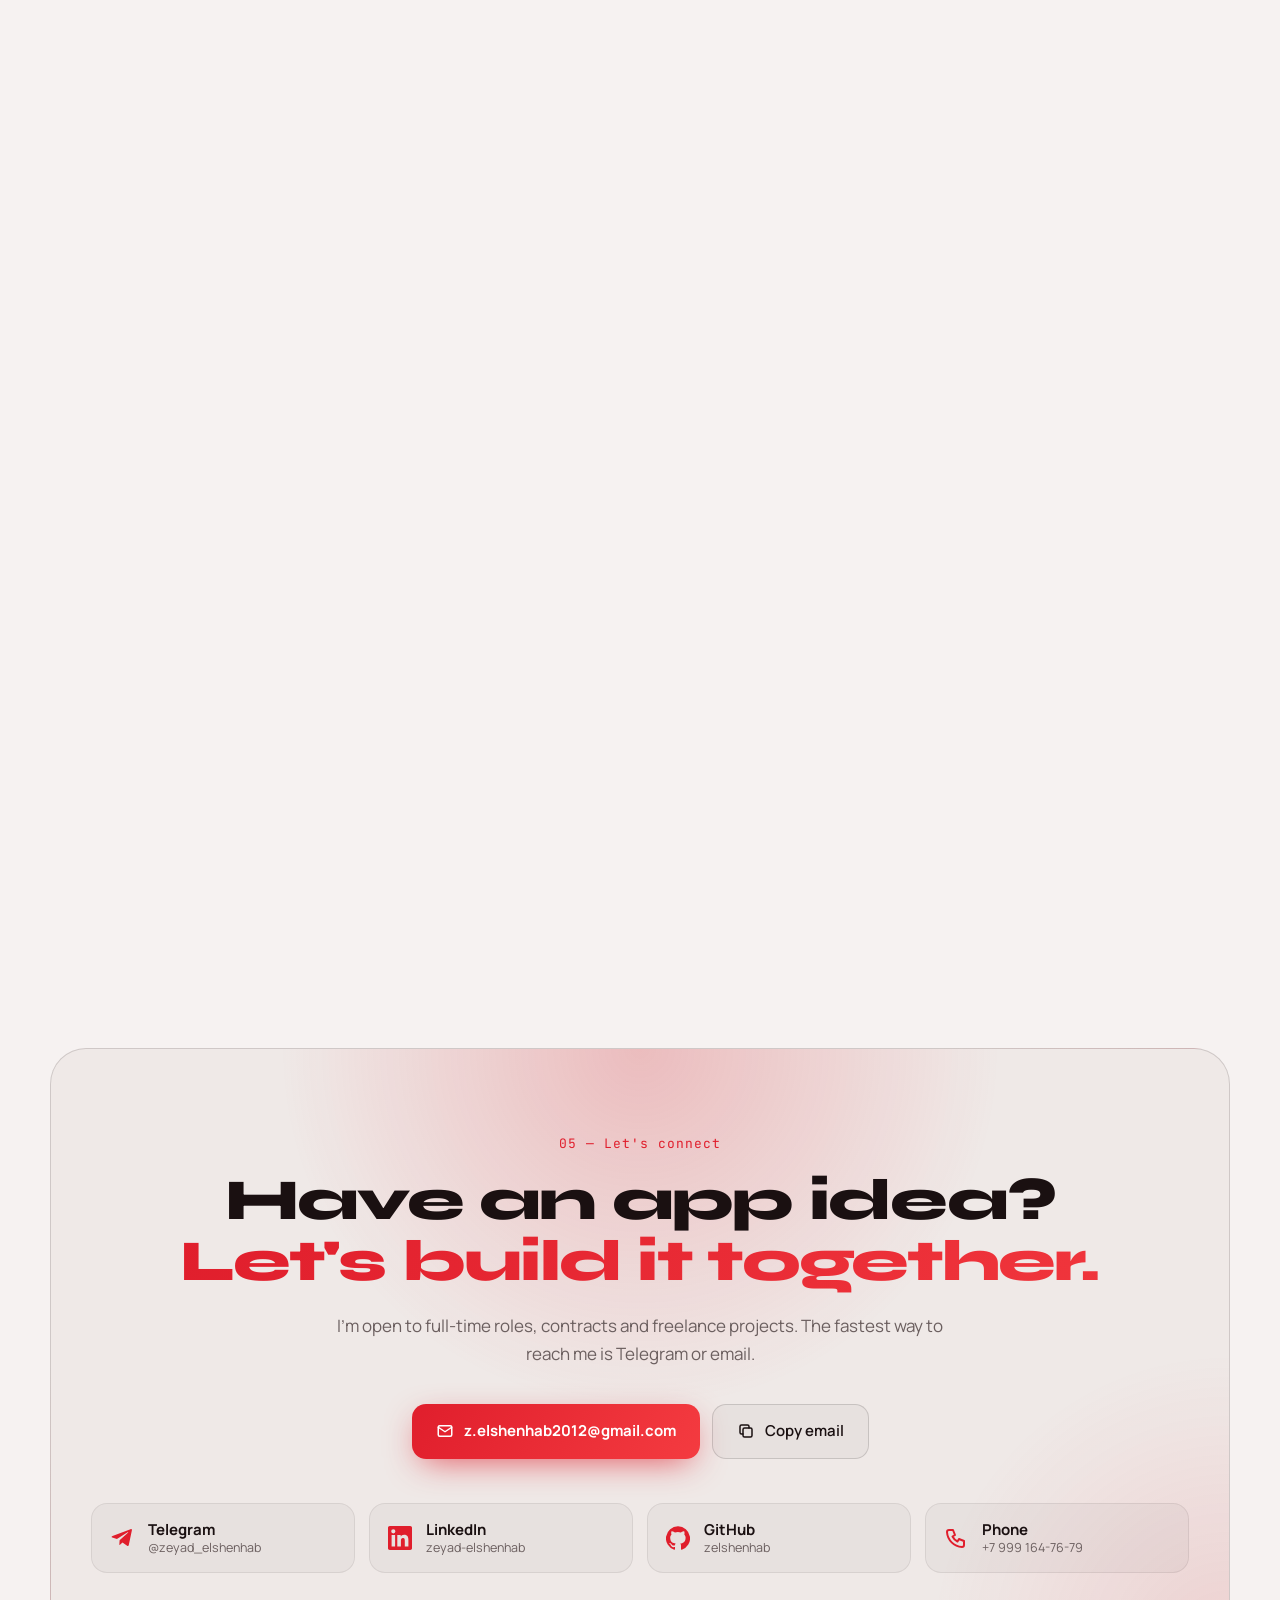
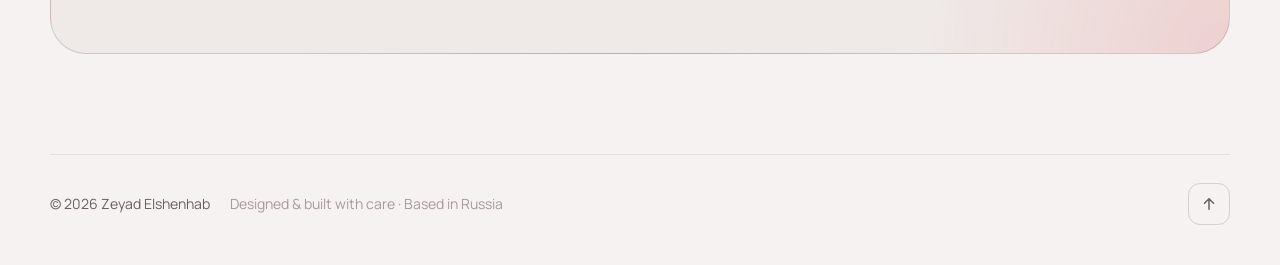
==== commit 7de0849f: "Move the freelance app (Adam & Eva) to the end of the projects Re-alternate the text/screenshot side" ====
--- a/index.html
+++ b/index.html
@@ -299,8 +299,190 @@
         <p class="lead" data-i18n="proj.lead">Real products, real users. Tap any screenshot to open it full-size.</p>
       </div>
 
+      <!-- Tunnel67 -->
+      <article class="project reveal" style="--p:#ff6a2b">
+        <div class="project-info">
+          <div class="project-head">
+            <img class="app-icon" src="assets/tunnel/icon.png" alt="Tunnel67 app icon" />
+            <div>
+              <div class="pills"><span class="pill live"><span class="pulse"></span><span data-i18n="pill.live">Live</span></span><span class="pill">DevSparkClub</span></div>
+              <h3>Tunnel67</h3>
+              <span class="sub" data-i18n="tun.sub">Secure VPN client · iOS &amp; Android</span>
+            </div>
+          </div>
+          <p data-i18n="tun.desc">
+            A fast, stable VPN app with one-tap connection. Built around native VPN capabilities on each
+            platform and bridged into a clean Flutter UI — server list, live connection timer and status,
+            designed to stay connected without drops.
+          </p>
+          <ul class="feat">
+            <li data-i18n="tun.f1">One-tap connect with live session timer</li>
+            <li data-i18n="tun.f2">Server selection &amp; connection status</li>
+            <li data-i18n="tun.f3">Native VPN layer in Kotlin &amp; Swift</li>
+            <li data-i18n="tun.f4">Subscription-ready, store-compliant flows</li>
+          </ul>
+          <div class="tags"><span>Flutter</span><span>Platform Channels</span><span>Kotlin</span><span>Swift</span><span>Networking</span></div>
+          <div class="stores">
+            <a class="store" href="https://apps.apple.com/ru/app/tunnel67/id6779203722?l=en-GB" target="_blank" rel="noopener">
+              <svg viewBox="0 0 24 24" class="fill"><path d="M16.37 12.6c-.02-2.3 1.88-3.4 1.96-3.46-1.07-1.56-2.73-1.78-3.32-1.8-1.41-.14-2.76.83-3.48.83-.72 0-1.82-.81-3-.79-1.54.02-2.96.9-3.76 2.28-1.6 2.78-.41 6.9 1.15 9.16.76 1.1 1.67 2.34 2.86 2.3 1.15-.05 1.58-.74 2.97-.74 1.38 0 1.77.74 2.98.72 1.23-.02 2.01-1.12 2.77-2.23.87-1.28 1.23-2.52 1.25-2.58-.03-.01-2.4-.92-2.42-3.66ZM14.1 5.86c.63-.77 1.06-1.83.94-2.89-.91.04-2.01.61-2.66 1.37-.58.67-1.09 1.75-.96 2.79 1.02.08 2.05-.52 2.68-1.27Z"/></svg>
+              <span><small data-i18n="store.apple">Download on the</small>App Store</span>
+            </a>
+            <a class="store" href="https://play.google.com/store/apps/details?id=club.devspark.tunnel_67" target="_blank" rel="noopener">
+              <svg viewBox="0 0 24 24" class="fill"><path d="M3.6 2.2c-.3.3-.4.7-.4 1.2v17.2c0 .5.1.9.4 1.2l9.7-9.8-9.7-9.8Zm10.8 10.9 2.6 2.6-11.3 6.5 8.7-9.1Zm3.9-1.9-2.8-1.6-2.9 2.9 2.9 2.9 2.8-1.6c.8-.5.8-1.6 0-2.1v-.5ZM5.7 1.8 17 8.3l-2.6 2.6-8.7-9.1Z"/></svg>
+              <span><small data-i18n="store.play">Get it on</small>Google Play</span>
+            </a>
+          </div>
+        </div>
+        <div class="gallery" data-gallery>
+          <img src="assets/tunnel/1.jpg" alt="Tunnel67 — screen 1" loading="lazy" />
+          <img src="assets/tunnel/2.jpg" alt="Tunnel67 — screen 2" loading="lazy" />
+          <img src="assets/tunnel/3.jpg" alt="Tunnel67 — screen 3" loading="lazy" />
+          <img src="assets/tunnel/4.jpg" alt="Tunnel67 — screen 4" loading="lazy" />
+          <img src="assets/tunnel/5.jpg" alt="Tunnel67 — screen 5" loading="lazy" />
+        </div>
+      </article>
+
+      <!-- 2Arrowz -->
+      <article class="project flip reveal" style="--p:#5fc4c6">
+        <div class="project-info">
+          <div class="project-head">
+            <img class="app-icon" src="assets/2arrowz/icon.png" alt="2Arrowz app icon" />
+            <div>
+              <div class="pills"><span class="pill beta"><span class="pulse"></span><span data-i18n="pill.beta">TestFlight beta</span></span><span class="pill">DevSparkClub</span></div>
+              <h3>2Arrowz</h3>
+              <span class="sub" data-i18n="arr.sub">Energy-based matchmaking · AI assistant</span>
+            </div>
+          </div>
+          <p data-i18n="arr.desc">
+            A social matchmaking app that connects people by their "energy" across different spheres —
+            romance, friendship, business, leisure, sport and travel. Users build an energetic profile from
+            their birth chart, swipe through matches, check compatibility with anyone and get advice from
+            an AI assistant.
+          </p>
+          <ul class="feat">
+            <li data-i18n="arr.f1">Swipe matching with custom gestures &amp; animations</li>
+            <li data-i18n="arr.f2">Birth-chart onboarding &amp; energy profile</li>
+            <li data-i18n="arr.f3">Compatibility scores: physical, emotional, mental, spiritual</li>
+            <li data-i18n="arr.f4">Real-time chat &amp; animated AI-assistant chat</li>
+          </ul>
+          <div class="tags"><span>Flutter</span><span>BLoC</span><span>WebSocket</span><span data-i18n="tag.gestures">Gestures</span><span>AI</span></div>
+          <div class="stores"><span class="store disabled"><svg viewBox="0 0 24 24" class="ic"><circle cx="12" cy="12" r="9"/><path d="M12 7v5l3 2"/></svg><span><small data-i18n="store.tf">Currently in</small>TestFlight</span></span></div>
+        </div>
+        <div class="gallery" data-gallery>
+          <img src="assets/2arrowz/1.jpg" alt="2Arrowz — swipe matching" loading="lazy" />
+          <img src="assets/2arrowz/2.jpg" alt="2Arrowz — interest spheres" loading="lazy" />
+          <img src="assets/2arrowz/3.jpg" alt="2Arrowz — birth chart profile" loading="lazy" />
+          <img src="assets/2arrowz/4.jpg" alt="2Arrowz — compatibility check" loading="lazy" />
+          <img src="assets/2arrowz/5.jpg" alt="2Arrowz — AI assistant chat" loading="lazy" />
+        </div>
+      </article>
+
+      <!-- Gyber Wallet -->
+      <article class="project reveal" style="--p:#7fb547">
+        <div class="project-info">
+          <div class="project-head">
+            <div class="app-icon app-icon-gyber"><img src="assets/gyber/logo.png" alt="Gyber Wallet logo" /></div>
+            <div>
+              <div class="pills"><span class="pill">gyber.org</span><span class="pill">Web3</span></div>
+              <h3>Gyber Wallet</h3>
+              <span class="sub" data-i18n="gy.sub">Crypto wallet · Ethereum &amp; BEP20</span>
+            </div>
+          </div>
+          <p data-i18n="gy.desc">
+            A multi-wallet crypto app with real-time balances, token management and transaction history.
+            Talks to Ethereum smart contracts through web3dart and protects the user with a recovery phrase
+            and biometric confirmation.
+          </p>
+          <ul class="feat">
+            <li data-i18n="gy.f1">Multiple wallets, token list &amp; live balances</li>
+            <li data-i18n="gy.f2">Price charts with 1D – 2Y ranges</li>
+            <li data-i18n="gy.f3">Send / receive with transaction status</li>
+            <li data-i18n="gy.f4">Recovery phrase, Face ID &amp; fingerprint</li>
+          </ul>
+          <div class="tags"><span>Flutter</span><span>web3dart</span><span>Ethereum</span><span>BLoC</span><span data-i18n="tag.bio">Biometrics</span></div>
+        </div>
+        <div class="gallery" data-gallery>
+          <img src="assets/gyber/1.jpg" alt="Gyber Wallet — wallet overview" loading="lazy" />
+          <img src="assets/gyber/2.jpg" alt="Gyber Wallet — token chart &amp; history" loading="lazy" />
+          <img src="assets/gyber/3.jpg" alt="Gyber Wallet — recovery phrase" loading="lazy" />
+          <img src="assets/gyber/4.jpg" alt="Gyber Wallet — biometric confirmation" loading="lazy" />
+        </div>
+      </article>
+
+      <!-- Founders -->
+      <article class="project flip reveal" style="--p:#d9a35f">
+        <div class="project-info">
+          <div class="project-head">
+            <div class="app-icon app-icon-founders"><img src="assets/founders/logo.png" alt="Founders logo" /></div>
+            <div>
+              <div class="pills"><span class="pill">Founders</span><span class="pill" data-i18n="pill.social">Social network</span></div>
+              <h3>Founders</h3>
+              <span class="sub" data-i18n="fo.sub">Networking platform for entrepreneurs</span>
+            </div>
+          </div>
+          <p data-i18n="fo.desc">
+            A social network where entrepreneurs find each other, build professional connections, manage
+            investments and talk in real time. Users search founders by industry and interests, send partner
+            requests and follow investment updates as they happen.
+          </p>
+          <ul class="feat">
+            <li data-i18n="fo.f1">Founder search with industry tags &amp; filters</li>
+            <li data-i18n="fo.f2">Real-time chat over WebSocket</li>
+            <li data-i18n="fo.f3">Partner requests with live notifications</li>
+            <li data-i18n="fo.f4">Investment listings &amp; live updates</li>
+          </ul>
+          <div class="tags"><span>Flutter</span><span>BLoC</span><span>WebSocket</span><span>Clean Architecture</span><span>REST</span></div>
+          <div class="stores">
+            <a class="store" href="https://github.com/Founders-Net/FRONTEND" target="_blank" rel="noopener">
+              <svg viewBox="0 0 24 24" class="fill"><path d="M12 .3a12 12 0 0 0-3.8 23.4c.6.1.8-.3.8-.6v-2c-3.3.7-4-1.6-4-1.6-.6-1.4-1.4-1.8-1.4-1.8-1-.7.1-.7.1-.7 1.2.1 1.8 1.2 1.8 1.2 1 1.8 2.8 1.3 3.5 1 0-.8.4-1.3.7-1.6-2.7-.3-5.5-1.3-5.5-6 0-1.2.5-2.3 1.3-3.1-.2-.4-.6-1.6 0-3.2 0 0 1-.3 3.4 1.2a11.5 11.5 0 0 1 6 0c2.3-1.5 3.3-1.2 3.3-1.2.6 1.6.2 2.8.1 3.2.8.8 1.3 1.9 1.3 3.2 0 4.6-2.8 5.6-5.5 5.9.5.4.9 1.1.9 2.2v3.3c0 .3.1.7.8.6A12 12 0 0 0 12 .3"/></svg>
+              <span><small data-i18n="store.code">View the code on</small>GitHub</span>
+            </a>
+          </div>
+        </div>
+        <div class="gallery" data-gallery>
+          <img src="assets/founders/1.jpg" alt="Founders — founder search" loading="lazy" />
+        </div>
+      </article>
+
+      <!-- Skin Cancer Detection -->
+      <article class="project reveal" style="--p:#8b5cf6">
+        <div class="project-info">
+          <div class="project-head">
+            <img class="app-icon" src="assets/skin/icon.svg" alt="Skin Cancer Detection app icon" />
+            <div>
+              <div class="pills"><span class="pill" data-i18n="more.skinPill">AI · Health</span><span class="pill" data-i18n="pill.personal">Personal project</span></div>
+              <h3 data-i18n="more.skinTitle">Skin Cancer Detection</h3>
+              <span class="sub" data-i18n="sk2.sub">AI health-diagnosis app</span>
+            </div>
+          </div>
+          <p data-i18n="sk2.desc">
+            Take a photo of a skin spot or upload one from the gallery, and a machine-learning model classifies it
+            as benign or malignant with a confidence score. The model runs behind a Flask REST API, and the app is
+            built with Clean Architecture and Firebase.
+          </p>
+          <ul class="feat">
+            <li data-i18n="sk2.f1">Camera capture or gallery upload</li>
+            <li data-i18n="sk2.f2">ML result with confidence score</li>
+            <li data-i18n="sk2.f3">Firebase Auth with Google sign-in</li>
+            <li data-i18n="sk2.f4">English &amp; Russian interface</li>
+          </ul>
+          <div class="tags"><span>Flutter</span><span>Clean Architecture</span><span>Flask API</span><span>ML</span><span>Firebase</span></div>
+          <div class="stores">
+            <a class="store" href="https://github.com/zelshenhab/flutter_skin_cancer" target="_blank" rel="noopener">
+              <svg viewBox="0 0 24 24" class="fill"><path d="M12 .3a12 12 0 0 0-3.8 23.4c.6.1.8-.3.8-.6v-2c-3.3.7-4-1.6-4-1.6-.6-1.4-1.4-1.8-1.4-1.8-1-.7.1-.7.1-.7 1.2.1 1.8 1.2 1.8 1.2 1 1.8 2.8 1.3 3.5 1 0-.8.4-1.3.7-1.6-2.7-.3-5.5-1.3-5.5-6 0-1.2.5-2.3 1.3-3.1-.2-.4-.6-1.6 0-3.2 0 0 1-.3 3.4 1.2a11.5 11.5 0 0 1 6 0c2.3-1.5 3.3-1.2 3.3-1.2.6 1.6.2 2.8.1 3.2.8.8 1.3 1.9 1.3 3.2 0 4.6-2.8 5.6-5.5 5.9.5.4.9 1.1.9 2.2v3.3c0 .3.1.7.8.6A12 12 0 0 0 12 .3"/></svg>
+              <span><small data-i18n="store.code">View the code on</small>GitHub</span>
+            </a>
+          </div>
+        </div>
+        <div class="gallery" data-gallery>
+          <img src="assets/skin/1.jpg" alt="Skin Cancer Detection — malignant result" loading="lazy" />
+          <img src="assets/skin/2.jpg" alt="Skin Cancer Detection — benign result" loading="lazy" />
+          <img src="assets/skin/3.jpg" alt="Skin Cancer Detection — sign up" loading="lazy" />
+        </div>
+      </article>
+
       <!-- Adam & Eva -->
-      <article class="project reveal" style="--p:#e8b44c">
+      <article class="project flip reveal" style="--p:#e8b44c">
         <div class="project-info">
           <div class="project-head">
             <img class="app-icon" src="assets/adam/icon.png" alt="Adam & Eva app icon" />
@@ -345,188 +527,6 @@
           <img src="assets/adam/5.jpg" alt="Adam & Eva — screen 5" loading="lazy" />
         </div>
       </article>
-
-      <!-- Tunnel67 -->
-      <article class="project flip reveal" style="--p:#ff6a2b">
-        <div class="project-info">
-          <div class="project-head">
-            <img class="app-icon" src="assets/tunnel/icon.png" alt="Tunnel67 app icon" />
-            <div>
-              <div class="pills"><span class="pill live"><span class="pulse"></span><span data-i18n="pill.live">Live</span></span><span class="pill">DevSparkClub</span></div>
-              <h3>Tunnel67</h3>
-              <span class="sub" data-i18n="tun.sub">Secure VPN client · iOS &amp; Android</span>
-            </div>
-          </div>
-          <p data-i18n="tun.desc">
-            A fast, stable VPN app with one-tap connection. Built around native VPN capabilities on each
-            platform and bridged into a clean Flutter UI — server list, live connection timer and status,
-            designed to stay connected without drops.
-          </p>
-          <ul class="feat">
-            <li data-i18n="tun.f1">One-tap connect with live session timer</li>
-            <li data-i18n="tun.f2">Server selection &amp; connection status</li>
-            <li data-i18n="tun.f3">Native VPN layer in Kotlin &amp; Swift</li>
-            <li data-i18n="tun.f4">Subscription-ready, store-compliant flows</li>
-          </ul>
-          <div class="tags"><span>Flutter</span><span>Platform Channels</span><span>Kotlin</span><span>Swift</span><span>Networking</span></div>
-          <div class="stores">
-            <a class="store" href="https://apps.apple.com/ru/app/tunnel67/id6779203722?l=en-GB" target="_blank" rel="noopener">
-              <svg viewBox="0 0 24 24" class="fill"><path d="M16.37 12.6c-.02-2.3 1.88-3.4 1.96-3.46-1.07-1.56-2.73-1.78-3.32-1.8-1.41-.14-2.76.83-3.48.83-.72 0-1.82-.81-3-.79-1.54.02-2.96.9-3.76 2.28-1.6 2.78-.41 6.9 1.15 9.16.76 1.1 1.67 2.34 2.86 2.3 1.15-.05 1.58-.74 2.97-.74 1.38 0 1.77.74 2.98.72 1.23-.02 2.01-1.12 2.77-2.23.87-1.28 1.23-2.52 1.25-2.58-.03-.01-2.4-.92-2.42-3.66ZM14.1 5.86c.63-.77 1.06-1.83.94-2.89-.91.04-2.01.61-2.66 1.37-.58.67-1.09 1.75-.96 2.79 1.02.08 2.05-.52 2.68-1.27Z"/></svg>
-              <span><small data-i18n="store.apple">Download on the</small>App Store</span>
-            </a>
-            <a class="store" href="https://play.google.com/store/apps/details?id=club.devspark.tunnel_67" target="_blank" rel="noopener">
-              <svg viewBox="0 0 24 24" class="fill"><path d="M3.6 2.2c-.3.3-.4.7-.4 1.2v17.2c0 .5.1.9.4 1.2l9.7-9.8-9.7-9.8Zm10.8 10.9 2.6 2.6-11.3 6.5 8.7-9.1Zm3.9-1.9-2.8-1.6-2.9 2.9 2.9 2.9 2.8-1.6c.8-.5.8-1.6 0-2.1v-.5ZM5.7 1.8 17 8.3l-2.6 2.6-8.7-9.1Z"/></svg>
-              <span><small data-i18n="store.play">Get it on</small>Google Play</span>
-            </a>
-          </div>
-        </div>
-        <div class="gallery" data-gallery>
-          <img src="assets/tunnel/1.jpg" alt="Tunnel67 — screen 1" loading="lazy" />
-          <img src="assets/tunnel/2.jpg" alt="Tunnel67 — screen 2" loading="lazy" />
-          <img src="assets/tunnel/3.jpg" alt="Tunnel67 — screen 3" loading="lazy" />
-          <img src="assets/tunnel/4.jpg" alt="Tunnel67 — screen 4" loading="lazy" />
-          <img src="assets/tunnel/5.jpg" alt="Tunnel67 — screen 5" loading="lazy" />
-        </div>
-      </article>
-
-      <!-- 2Arrowz -->
-      <article class="project reveal" style="--p:#5fc4c6">
-        <div class="project-info">
-          <div class="project-head">
-            <img class="app-icon" src="assets/2arrowz/icon.png" alt="2Arrowz app icon" />
-            <div>
-              <div class="pills"><span class="pill beta"><span class="pulse"></span><span data-i18n="pill.beta">TestFlight beta</span></span><span class="pill">DevSparkClub</span></div>
-              <h3>2Arrowz</h3>
-              <span class="sub" data-i18n="arr.sub">Energy-based matchmaking · AI assistant</span>
-            </div>
-          </div>
-          <p data-i18n="arr.desc">
-            A social matchmaking app that connects people by their "energy" across different spheres —
-            romance, friendship, business, leisure, sport and travel. Users build an energetic profile from
-            their birth chart, swipe through matches, check compatibility with anyone and get advice from
-            an AI assistant.
-          </p>
-          <ul class="feat">
-            <li data-i18n="arr.f1">Swipe matching with custom gestures &amp; animations</li>
-            <li data-i18n="arr.f2">Birth-chart onboarding &amp; energy profile</li>
-            <li data-i18n="arr.f3">Compatibility scores: physical, emotional, mental, spiritual</li>
-            <li data-i18n="arr.f4">Real-time chat &amp; animated AI-assistant chat</li>
-          </ul>
-          <div class="tags"><span>Flutter</span><span>BLoC</span><span>WebSocket</span><span data-i18n="tag.gestures">Gestures</span><span>AI</span></div>
-          <div class="stores"><span class="store disabled"><svg viewBox="0 0 24 24" class="ic"><circle cx="12" cy="12" r="9"/><path d="M12 7v5l3 2"/></svg><span><small data-i18n="store.tf">Currently in</small>TestFlight</span></span></div>
-        </div>
-        <div class="gallery" data-gallery>
-          <img src="assets/2arrowz/1.jpg" alt="2Arrowz — swipe matching" loading="lazy" />
-          <img src="assets/2arrowz/2.jpg" alt="2Arrowz — interest spheres" loading="lazy" />
-          <img src="assets/2arrowz/3.jpg" alt="2Arrowz — birth chart profile" loading="lazy" />
-          <img src="assets/2arrowz/4.jpg" alt="2Arrowz — compatibility check" loading="lazy" />
-          <img src="assets/2arrowz/5.jpg" alt="2Arrowz — AI assistant chat" loading="lazy" />
-        </div>
-      </article>
-
-      <!-- Gyber Wallet -->
-      <article class="project flip reveal" style="--p:#7fb547">
-        <div class="project-info">
-          <div class="project-head">
-            <div class="app-icon app-icon-gyber"><img src="assets/gyber/logo.png" alt="Gyber Wallet logo" /></div>
-            <div>
-              <div class="pills"><span class="pill">gyber.org</span><span class="pill">Web3</span></div>
-              <h3>Gyber Wallet</h3>
-              <span class="sub" data-i18n="gy.sub">Crypto wallet · Ethereum &amp; BEP20</span>
-            </div>
-          </div>
-          <p data-i18n="gy.desc">
-            A multi-wallet crypto app with real-time balances, token management and transaction history.
-            Talks to Ethereum smart contracts through web3dart and protects the user with a recovery phrase
-            and biometric confirmation.
-          </p>
-          <ul class="feat">
-            <li data-i18n="gy.f1">Multiple wallets, token list &amp; live balances</li>
-            <li data-i18n="gy.f2">Price charts with 1D – 2Y ranges</li>
-            <li data-i18n="gy.f3">Send / receive with transaction status</li>
-            <li data-i18n="gy.f4">Recovery phrase, Face ID &amp; fingerprint</li>
-          </ul>
-          <div class="tags"><span>Flutter</span><span>web3dart</span><span>Ethereum</span><span>BLoC</span><span data-i18n="tag.bio">Biometrics</span></div>
-        </div>
-        <div class="gallery" data-gallery>
-          <img src="assets/gyber/1.jpg" alt="Gyber Wallet — wallet overview" loading="lazy" />
-          <img src="assets/gyber/2.jpg" alt="Gyber Wallet — token chart &amp; history" loading="lazy" />
-          <img src="assets/gyber/3.jpg" alt="Gyber Wallet — recovery phrase" loading="lazy" />
-          <img src="assets/gyber/4.jpg" alt="Gyber Wallet — biometric confirmation" loading="lazy" />
-        </div>
-      </article>
-
-      <!-- Founders -->
-      <article class="project reveal" style="--p:#d9a35f">
-        <div class="project-info">
-          <div class="project-head">
-            <div class="app-icon app-icon-founders"><img src="assets/founders/logo.png" alt="Founders logo" /></div>
-            <div>
-              <div class="pills"><span class="pill">Founders</span><span class="pill" data-i18n="pill.social">Social network</span></div>
-              <h3>Founders</h3>
-              <span class="sub" data-i18n="fo.sub">Networking platform for entrepreneurs</span>
-            </div>
-          </div>
-          <p data-i18n="fo.desc">
-            A social network where entrepreneurs find each other, build professional connections, manage
-            investments and talk in real time. Users search founders by industry and interests, send partner
-            requests and follow investment updates as they happen.
-          </p>
-          <ul class="feat">
-            <li data-i18n="fo.f1">Founder search with industry tags &amp; filters</li>
-            <li data-i18n="fo.f2">Real-time chat over WebSocket</li>
-            <li data-i18n="fo.f3">Partner requests with live notifications</li>
-            <li data-i18n="fo.f4">Investment listings &amp; live updates</li>
-          </ul>
-          <div class="tags"><span>Flutter</span><span>BLoC</span><span>WebSocket</span><span>Clean Architecture</span><span>REST</span></div>
-          <div class="stores">
-            <a class="store" href="https://github.com/Founders-Net/FRONTEND" target="_blank" rel="noopener">
-              <svg viewBox="0 0 24 24" class="fill"><path d="M12 .3a12 12 0 0 0-3.8 23.4c.6.1.8-.3.8-.6v-2c-3.3.7-4-1.6-4-1.6-.6-1.4-1.4-1.8-1.4-1.8-1-.7.1-.7.1-.7 1.2.1 1.8 1.2 1.8 1.2 1 1.8 2.8 1.3 3.5 1 0-.8.4-1.3.7-1.6-2.7-.3-5.5-1.3-5.5-6 0-1.2.5-2.3 1.3-3.1-.2-.4-.6-1.6 0-3.2 0 0 1-.3 3.4 1.2a11.5 11.5 0 0 1 6 0c2.3-1.5 3.3-1.2 3.3-1.2.6 1.6.2 2.8.1 3.2.8.8 1.3 1.9 1.3 3.2 0 4.6-2.8 5.6-5.5 5.9.5.4.9 1.1.9 2.2v3.3c0 .3.1.7.8.6A12 12 0 0 0 12 .3"/></svg>
-              <span><small data-i18n="store.code">View the code on</small>GitHub</span>
-            </a>
-          </div>
-        </div>
-        <div class="gallery" data-gallery>
-          <img src="assets/founders/1.jpg" alt="Founders — founder search" loading="lazy" />
-        </div>
-      </article>
-
-      <!-- Skin Cancer Detection -->
-      <article class="project flip reveal" style="--p:#8b5cf6">
-        <div class="project-info">
-          <div class="project-head">
-            <img class="app-icon" src="assets/skin/icon.svg" alt="Skin Cancer Detection app icon" />
-            <div>
-              <div class="pills"><span class="pill" data-i18n="more.skinPill">AI · Health</span><span class="pill" data-i18n="pill.personal">Personal project</span></div>
-              <h3 data-i18n="more.skinTitle">Skin Cancer Detection</h3>
-              <span class="sub" data-i18n="sk2.sub">AI health-diagnosis app</span>
-            </div>
-          </div>
-          <p data-i18n="sk2.desc">
-            Take a photo of a skin spot or upload one from the gallery, and a machine-learning model classifies it
-            as benign or malignant with a confidence score. The model runs behind a Flask REST API, and the app is
-            built with Clean Architecture and Firebase.
-          </p>
-          <ul class="feat">
-            <li data-i18n="sk2.f1">Camera capture or gallery upload</li>
-            <li data-i18n="sk2.f2">ML result with confidence score</li>
-            <li data-i18n="sk2.f3">Firebase Auth with Google sign-in</li>
-            <li data-i18n="sk2.f4">English &amp; Russian interface</li>
-          </ul>
-          <div class="tags"><span>Flutter</span><span>Clean Architecture</span><span>Flask API</span><span>ML</span><span>Firebase</span></div>
-          <div class="stores">
-            <a class="store" href="https://github.com/zelshenhab/flutter_skin_cancer" target="_blank" rel="noopener">
-              <svg viewBox="0 0 24 24" class="fill"><path d="M12 .3a12 12 0 0 0-3.8 23.4c.6.1.8-.3.8-.6v-2c-3.3.7-4-1.6-4-1.6-.6-1.4-1.4-1.8-1.4-1.8-1-.7.1-.7.1-.7 1.2.1 1.8 1.2 1.8 1.2 1 1.8 2.8 1.3 3.5 1 0-.8.4-1.3.7-1.6-2.7-.3-5.5-1.3-5.5-6 0-1.2.5-2.3 1.3-3.1-.2-.4-.6-1.6 0-3.2 0 0 1-.3 3.4 1.2a11.5 11.5 0 0 1 6 0c2.3-1.5 3.3-1.2 3.3-1.2.6 1.6.2 2.8.1 3.2.8.8 1.3 1.9 1.3 3.2 0 4.6-2.8 5.6-5.5 5.9.5.4.9 1.1.9 2.2v3.3c0 .3.1.7.8.6A12 12 0 0 0 12 .3"/></svg>
-              <span><small data-i18n="store.code">View the code on</small>GitHub</span>
-            </a>
-          </div>
-        </div>
-        <div class="gallery" data-gallery>
-          <img src="assets/skin/1.jpg" alt="Skin Cancer Detection — malignant result" loading="lazy" />
-          <img src="assets/skin/2.jpg" alt="Skin Cancer Detection — benign result" loading="lazy" />
-          <img src="assets/skin/3.jpg" alt="Skin Cancer Detection — sign up" loading="lazy" />
-        </div>
-      </article>
     </section>
 
     <!-- SKILLS -->
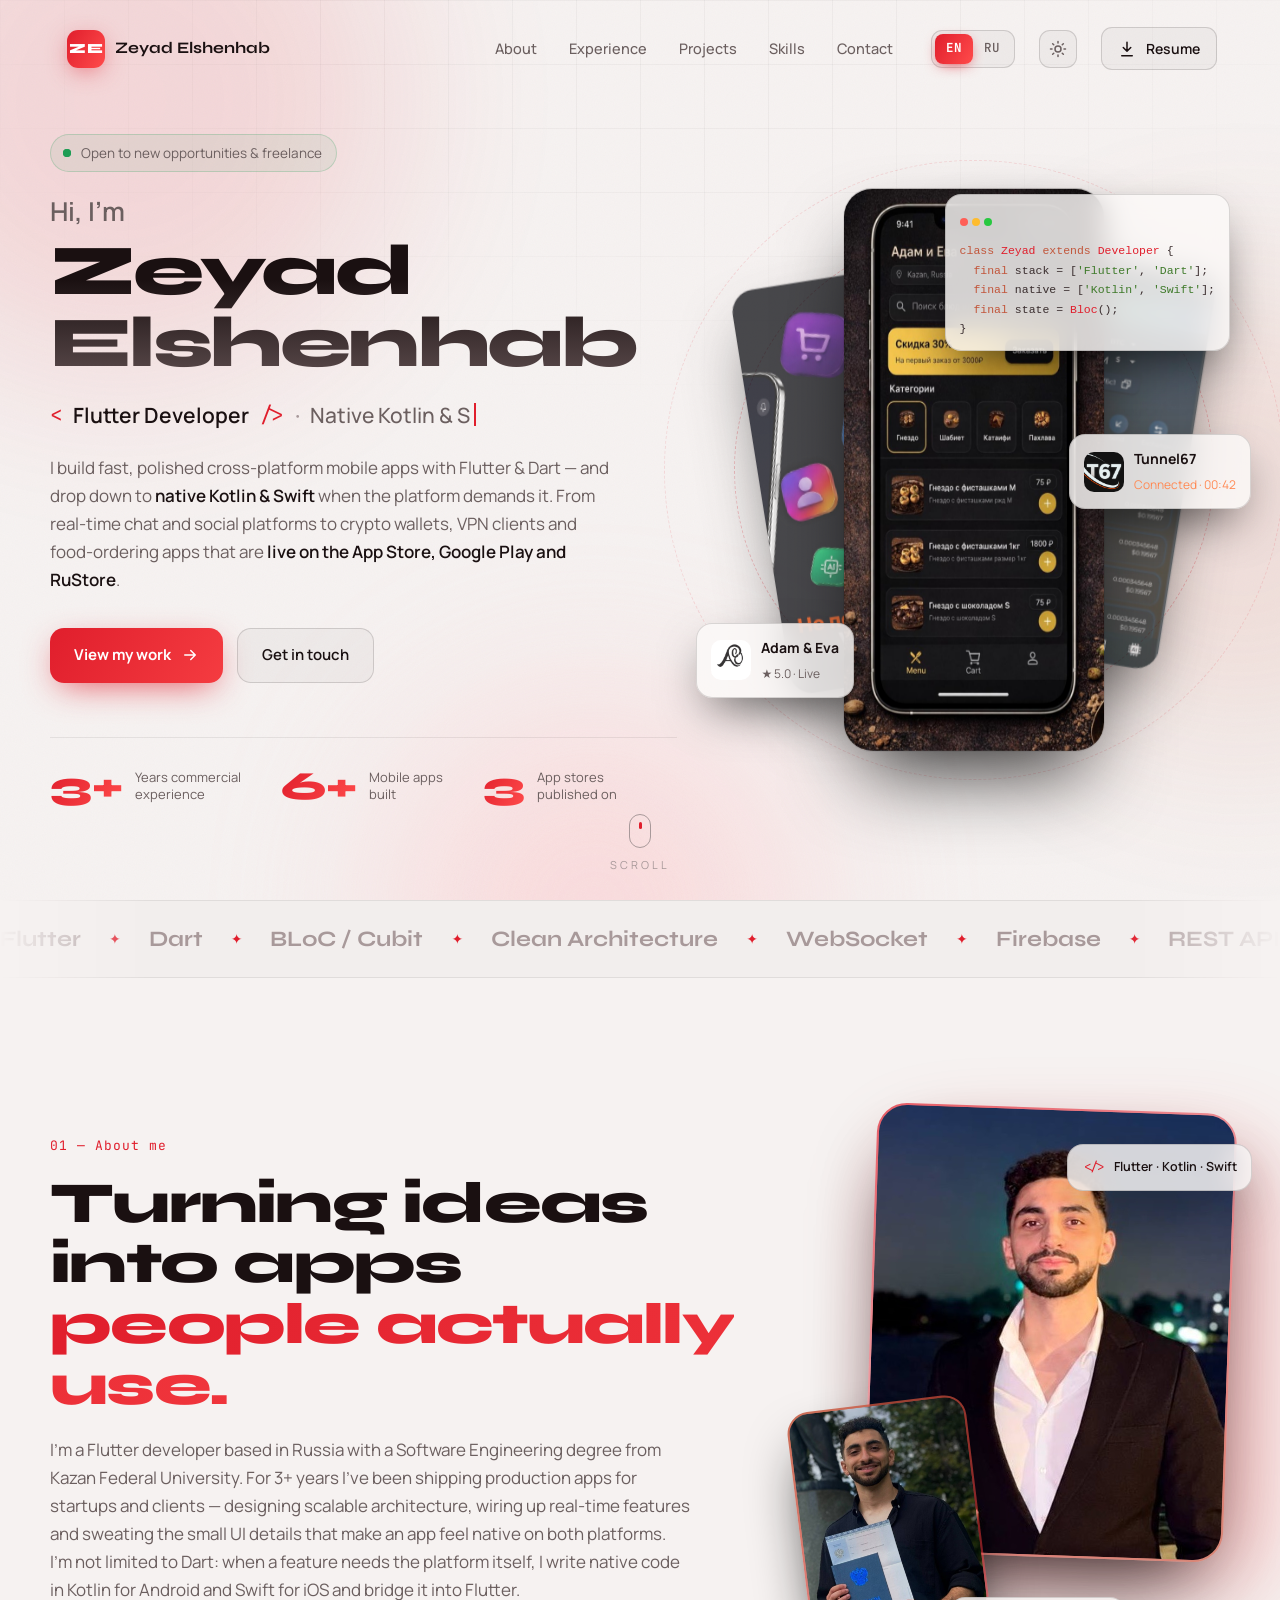
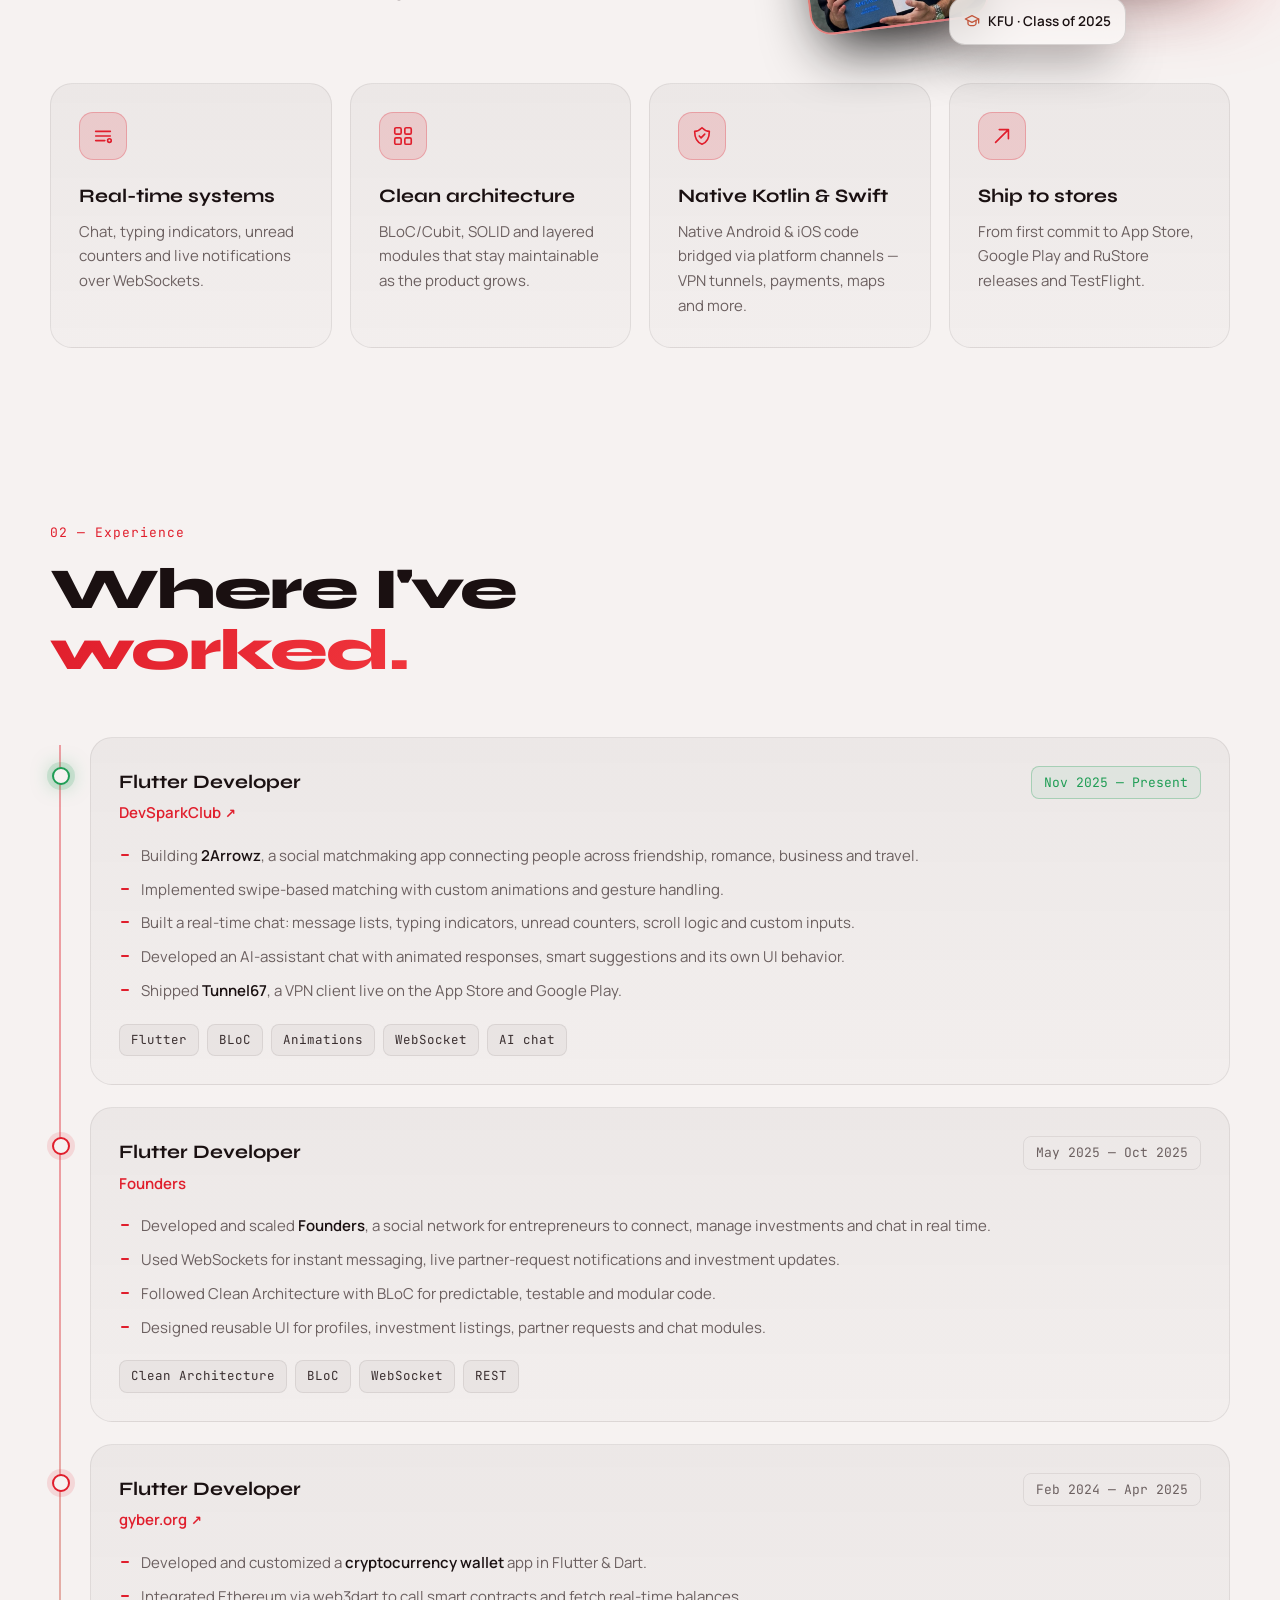
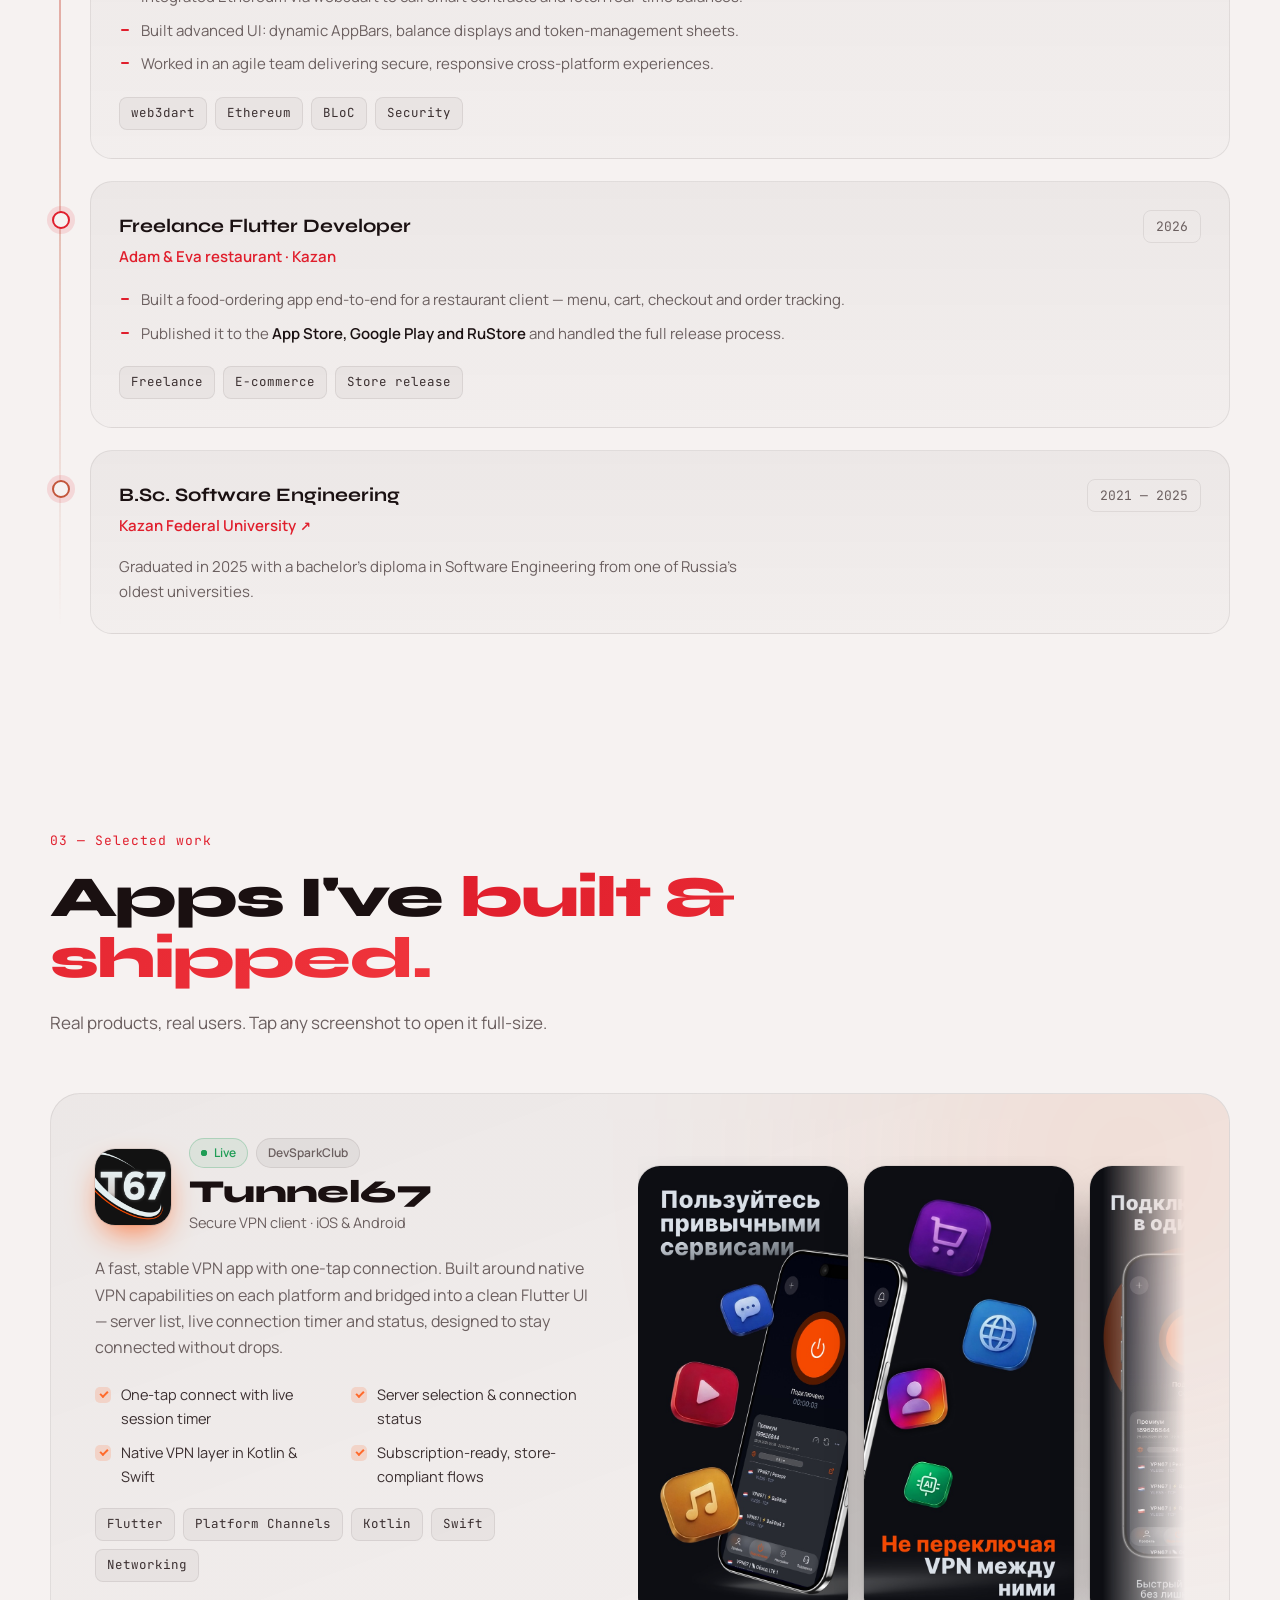
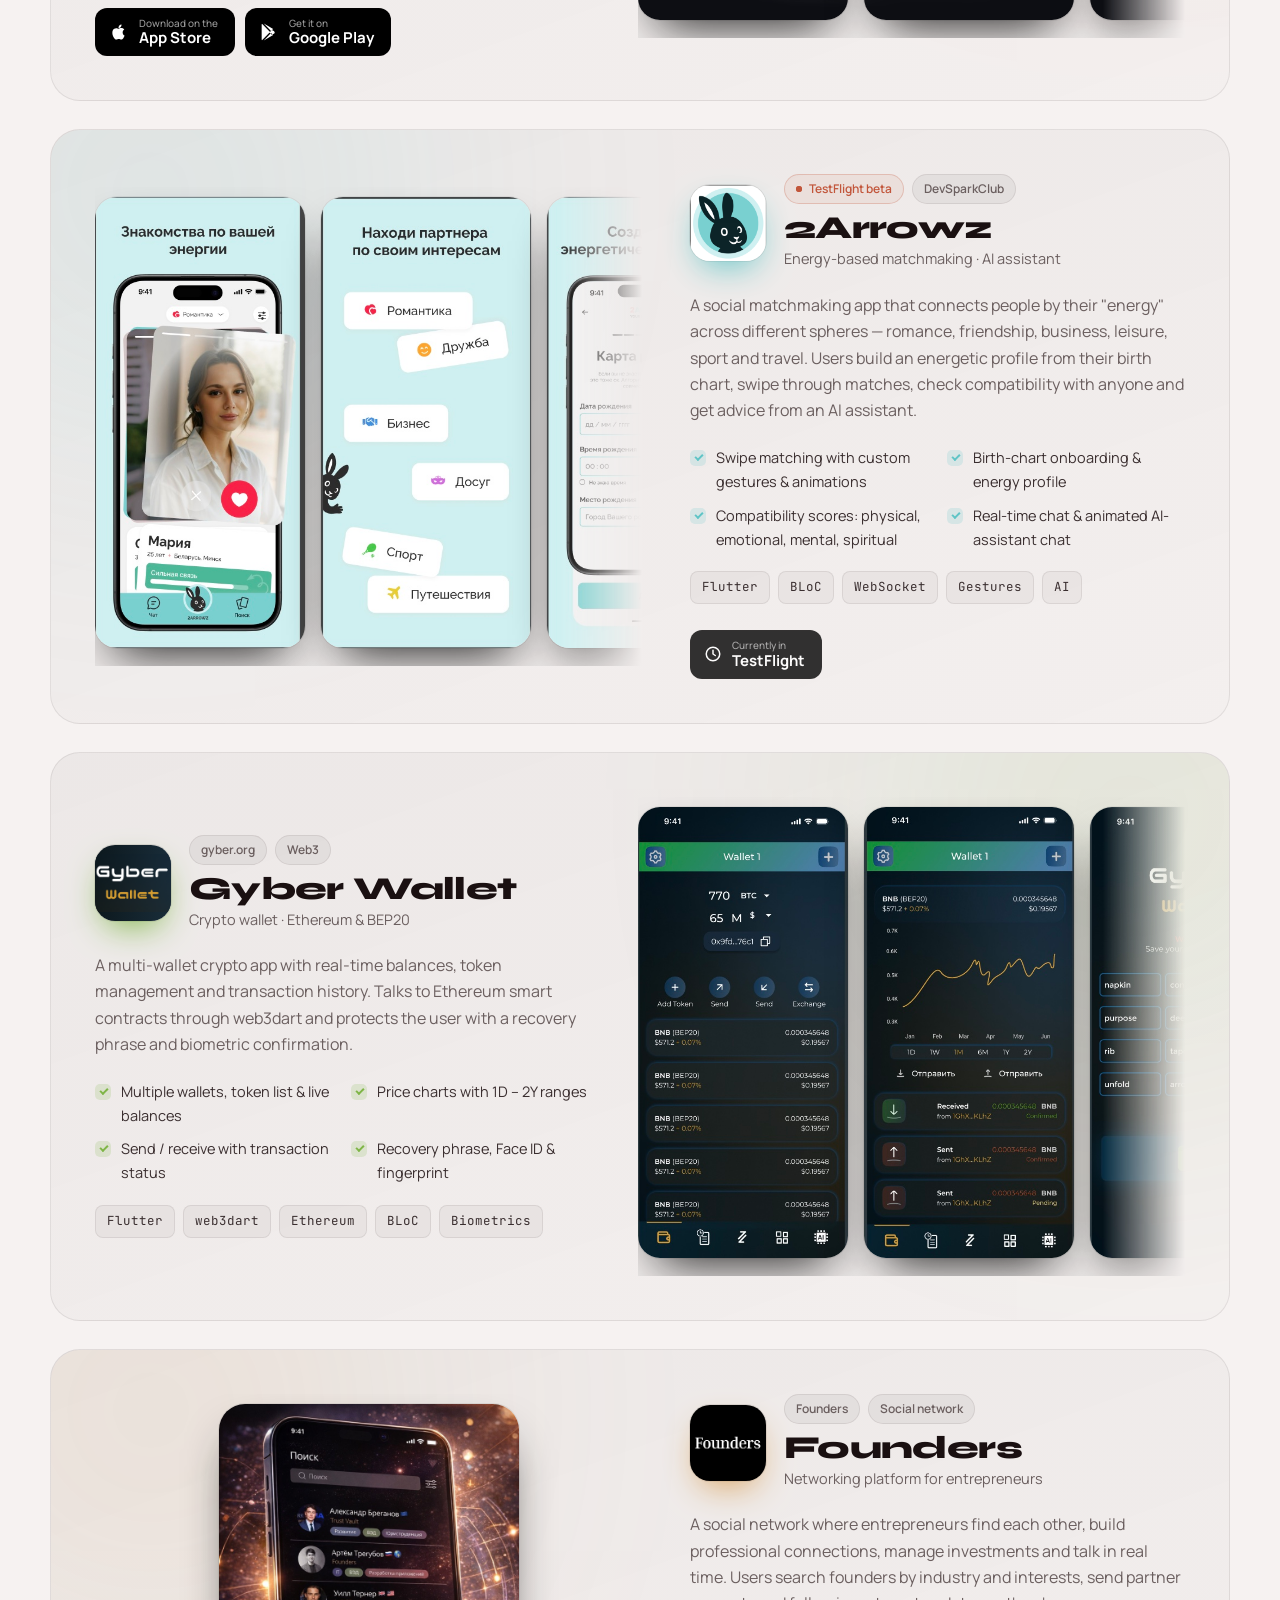
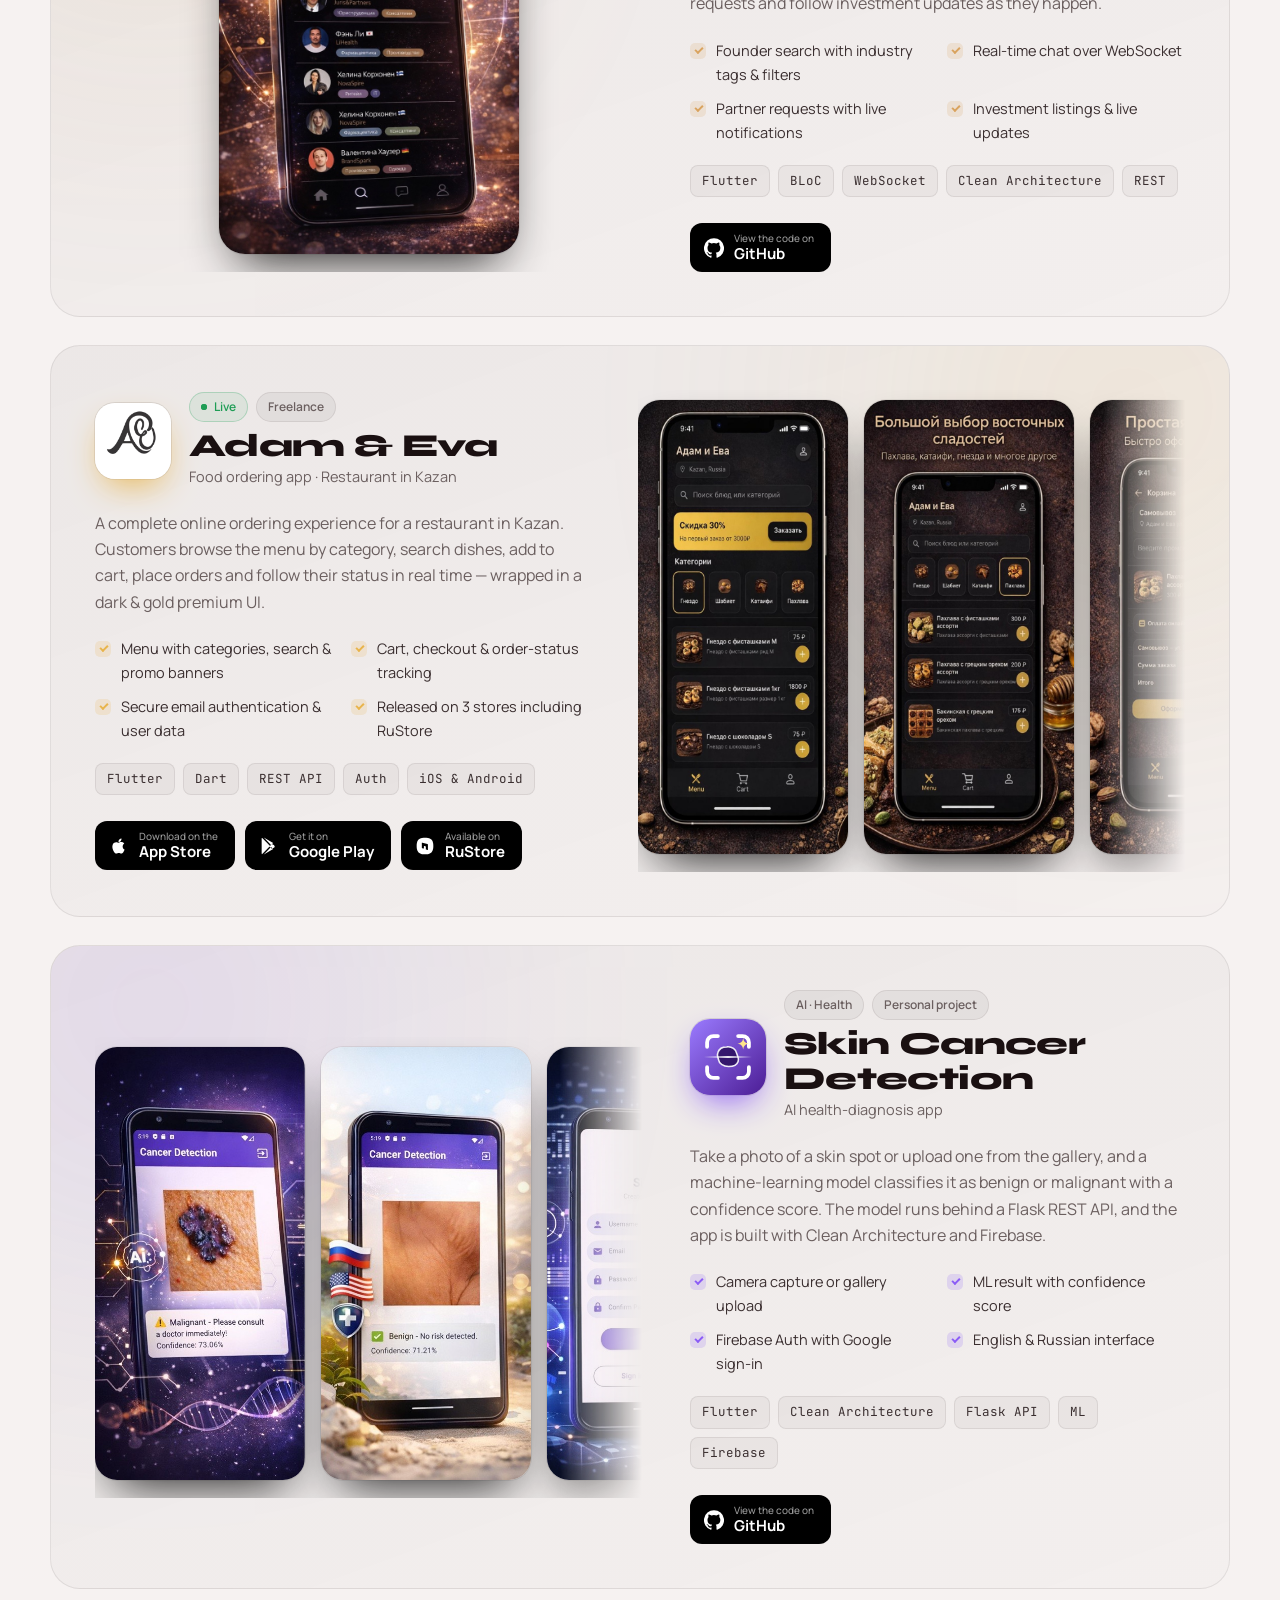
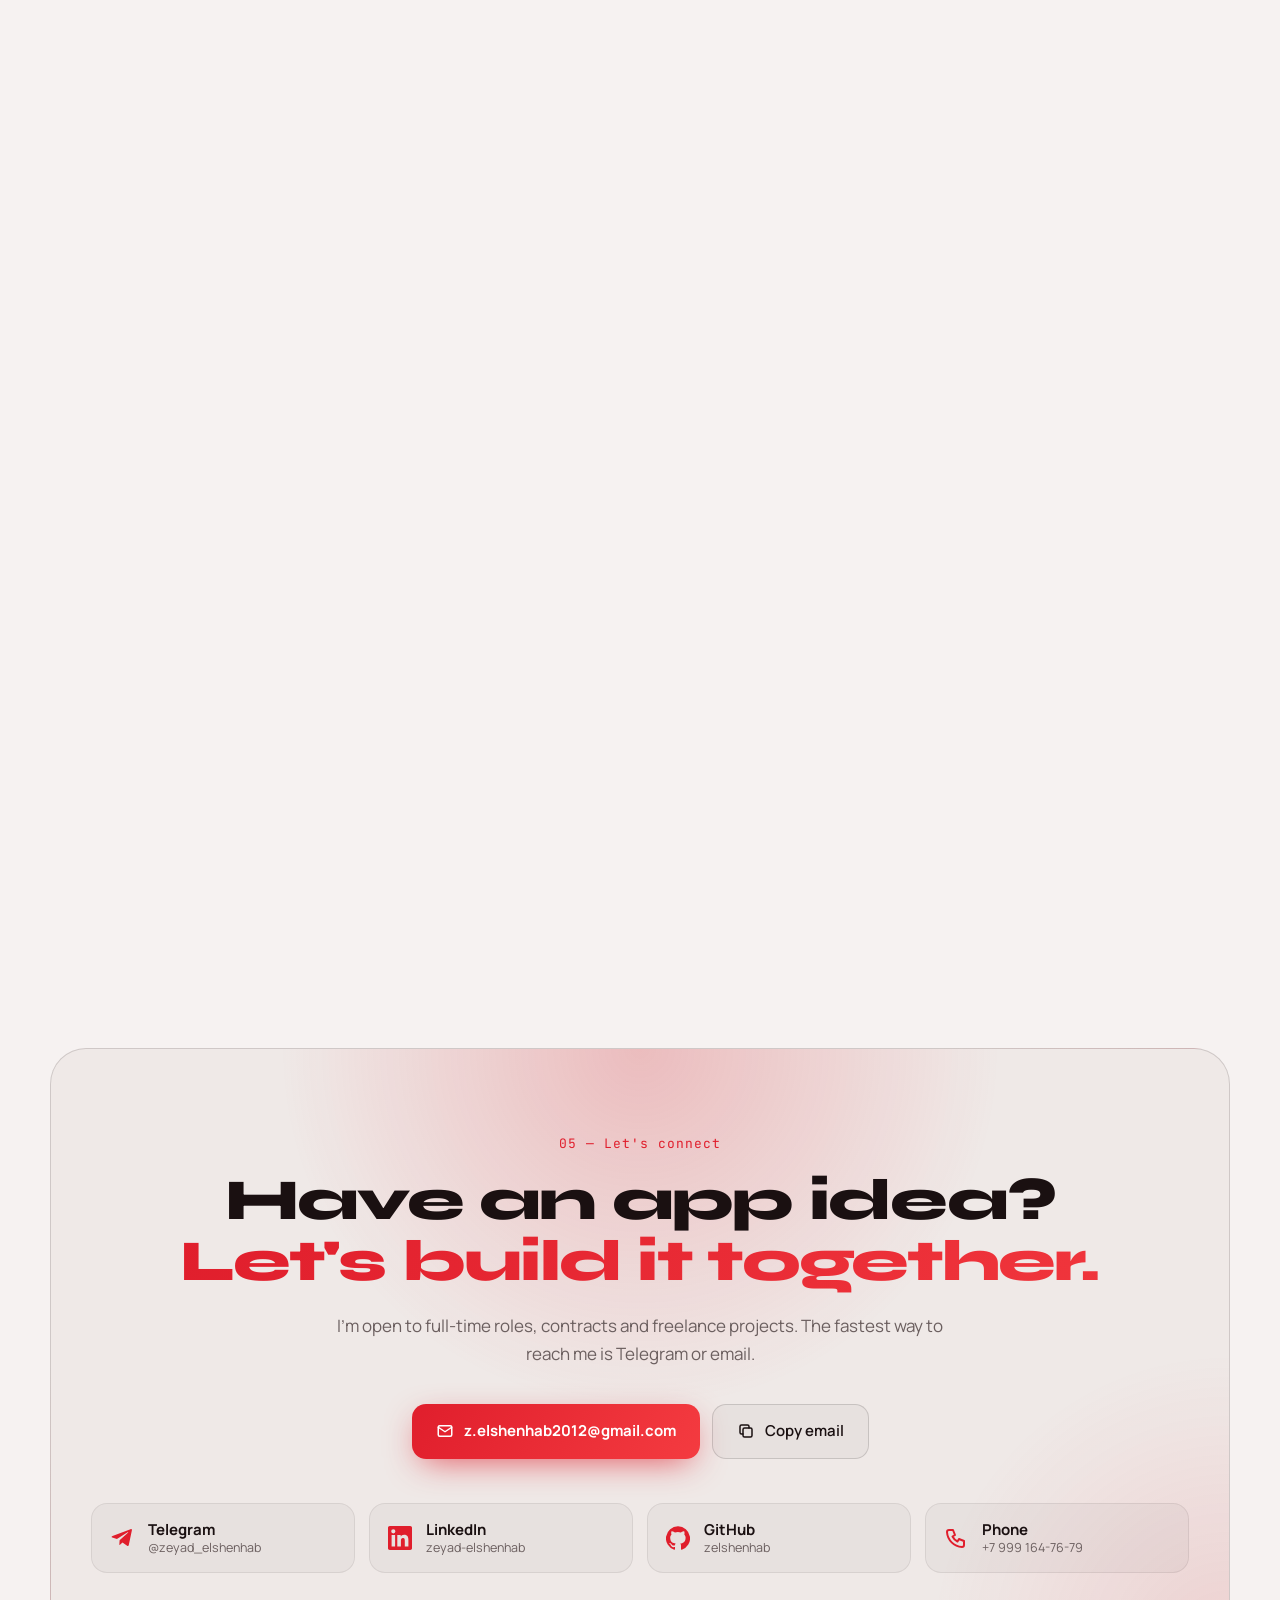
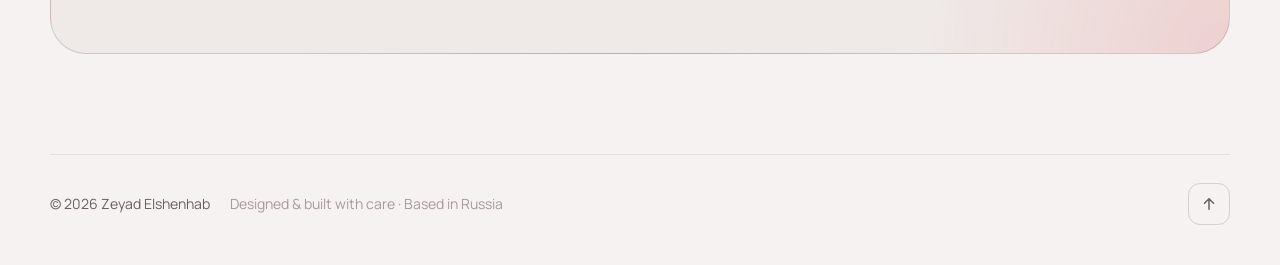
==== commit 763dfb63: "Show Skin Cancer Detection last, after Adam & Eva Co-Authored-By: Claude Opus 5.5 <noreply@anthropic" ====
--- a/index.html
+++ b/index.html
@@ -444,45 +444,8 @@
         </div>
       </article>
 
-      <!-- Skin Cancer Detection -->
-      <article class="project reveal" style="--p:#8b5cf6">
-        <div class="project-info">
-          <div class="project-head">
-            <img class="app-icon" src="assets/skin/icon.svg" alt="Skin Cancer Detection app icon" />
-            <div>
-              <div class="pills"><span class="pill" data-i18n="more.skinPill">AI · Health</span><span class="pill" data-i18n="pill.personal">Personal project</span></div>
-              <h3 data-i18n="more.skinTitle">Skin Cancer Detection</h3>
-              <span class="sub" data-i18n="sk2.sub">AI health-diagnosis app</span>
-            </div>
-          </div>
-          <p data-i18n="sk2.desc">
-            Take a photo of a skin spot or upload one from the gallery, and a machine-learning model classifies it
-            as benign or malignant with a confidence score. The model runs behind a Flask REST API, and the app is
-            built with Clean Architecture and Firebase.
-          </p>
-          <ul class="feat">
-            <li data-i18n="sk2.f1">Camera capture or gallery upload</li>
-            <li data-i18n="sk2.f2">ML result with confidence score</li>
-            <li data-i18n="sk2.f3">Firebase Auth with Google sign-in</li>
-            <li data-i18n="sk2.f4">English &amp; Russian interface</li>
-          </ul>
-          <div class="tags"><span>Flutter</span><span>Clean Architecture</span><span>Flask API</span><span>ML</span><span>Firebase</span></div>
-          <div class="stores">
-            <a class="store" href="https://github.com/zelshenhab/flutter_skin_cancer" target="_blank" rel="noopener">
-              <svg viewBox="0 0 24 24" class="fill"><path d="M12 .3a12 12 0 0 0-3.8 23.4c.6.1.8-.3.8-.6v-2c-3.3.7-4-1.6-4-1.6-.6-1.4-1.4-1.8-1.4-1.8-1-.7.1-.7.1-.7 1.2.1 1.8 1.2 1.8 1.2 1 1.8 2.8 1.3 3.5 1 0-.8.4-1.3.7-1.6-2.7-.3-5.5-1.3-5.5-6 0-1.2.5-2.3 1.3-3.1-.2-.4-.6-1.6 0-3.2 0 0 1-.3 3.4 1.2a11.5 11.5 0 0 1 6 0c2.3-1.5 3.3-1.2 3.3-1.2.6 1.6.2 2.8.1 3.2.8.8 1.3 1.9 1.3 3.2 0 4.6-2.8 5.6-5.5 5.9.5.4.9 1.1.9 2.2v3.3c0 .3.1.7.8.6A12 12 0 0 0 12 .3"/></svg>
-              <span><small data-i18n="store.code">View the code on</small>GitHub</span>
-            </a>
-          </div>
-        </div>
-        <div class="gallery" data-gallery>
-          <img src="assets/skin/1.jpg" alt="Skin Cancer Detection — malignant result" loading="lazy" />
-          <img src="assets/skin/2.jpg" alt="Skin Cancer Detection — benign result" loading="lazy" />
-          <img src="assets/skin/3.jpg" alt="Skin Cancer Detection — sign up" loading="lazy" />
-        </div>
-      </article>
-
       <!-- Adam & Eva -->
-      <article class="project flip reveal" style="--p:#e8b44c">
+      <article class="project reveal" style="--p:#e8b44c">
         <div class="project-info">
           <div class="project-head">
             <img class="app-icon" src="assets/adam/icon.png" alt="Adam & Eva app icon" />
@@ -527,6 +490,43 @@
           <img src="assets/adam/5.jpg" alt="Adam & Eva — screen 5" loading="lazy" />
         </div>
       </article>
+
+      <!-- Skin Cancer Detection -->
+      <article class="project flip reveal" style="--p:#8b5cf6">
+        <div class="project-info">
+          <div class="project-head">
+            <img class="app-icon" src="assets/skin/icon.svg" alt="Skin Cancer Detection app icon" />
+            <div>
+              <div class="pills"><span class="pill" data-i18n="more.skinPill">AI · Health</span><span class="pill" data-i18n="pill.personal">Personal project</span></div>
+              <h3 data-i18n="more.skinTitle">Skin Cancer Detection</h3>
+              <span class="sub" data-i18n="sk2.sub">AI health-diagnosis app</span>
+            </div>
+          </div>
+          <p data-i18n="sk2.desc">
+            Take a photo of a skin spot or upload one from the gallery, and a machine-learning model classifies it
+            as benign or malignant with a confidence score. The model runs behind a Flask REST API, and the app is
+            built with Clean Architecture and Firebase.
+          </p>
+          <ul class="feat">
+            <li data-i18n="sk2.f1">Camera capture or gallery upload</li>
+            <li data-i18n="sk2.f2">ML result with confidence score</li>
+            <li data-i18n="sk2.f3">Firebase Auth with Google sign-in</li>
+            <li data-i18n="sk2.f4">English &amp; Russian interface</li>
+          </ul>
+          <div class="tags"><span>Flutter</span><span>Clean Architecture</span><span>Flask API</span><span>ML</span><span>Firebase</span></div>
+          <div class="stores">
+            <a class="store" href="https://github.com/zelshenhab/flutter_skin_cancer" target="_blank" rel="noopener">
+              <svg viewBox="0 0 24 24" class="fill"><path d="M12 .3a12 12 0 0 0-3.8 23.4c.6.1.8-.3.8-.6v-2c-3.3.7-4-1.6-4-1.6-.6-1.4-1.4-1.8-1.4-1.8-1-.7.1-.7.1-.7 1.2.1 1.8 1.2 1.8 1.2 1 1.8 2.8 1.3 3.5 1 0-.8.4-1.3.7-1.6-2.7-.3-5.5-1.3-5.5-6 0-1.2.5-2.3 1.3-3.1-.2-.4-.6-1.6 0-3.2 0 0 1-.3 3.4 1.2a11.5 11.5 0 0 1 6 0c2.3-1.5 3.3-1.2 3.3-1.2.6 1.6.2 2.8.1 3.2.8.8 1.3 1.9 1.3 3.2 0 4.6-2.8 5.6-5.5 5.9.5.4.9 1.1.9 2.2v3.3c0 .3.1.7.8.6A12 12 0 0 0 12 .3"/></svg>
+              <span><small data-i18n="store.code">View the code on</small>GitHub</span>
+            </a>
+          </div>
+        </div>
+        <div class="gallery" data-gallery>
+          <img src="assets/skin/1.jpg" alt="Skin Cancer Detection — malignant result" loading="lazy" />
+          <img src="assets/skin/2.jpg" alt="Skin Cancer Detection — benign result" loading="lazy" />
+          <img src="assets/skin/3.jpg" alt="Skin Cancer Detection — sign up" loading="lazy" />
+        </div>
+      </article>
     </section>
 
     <!-- SKILLS -->
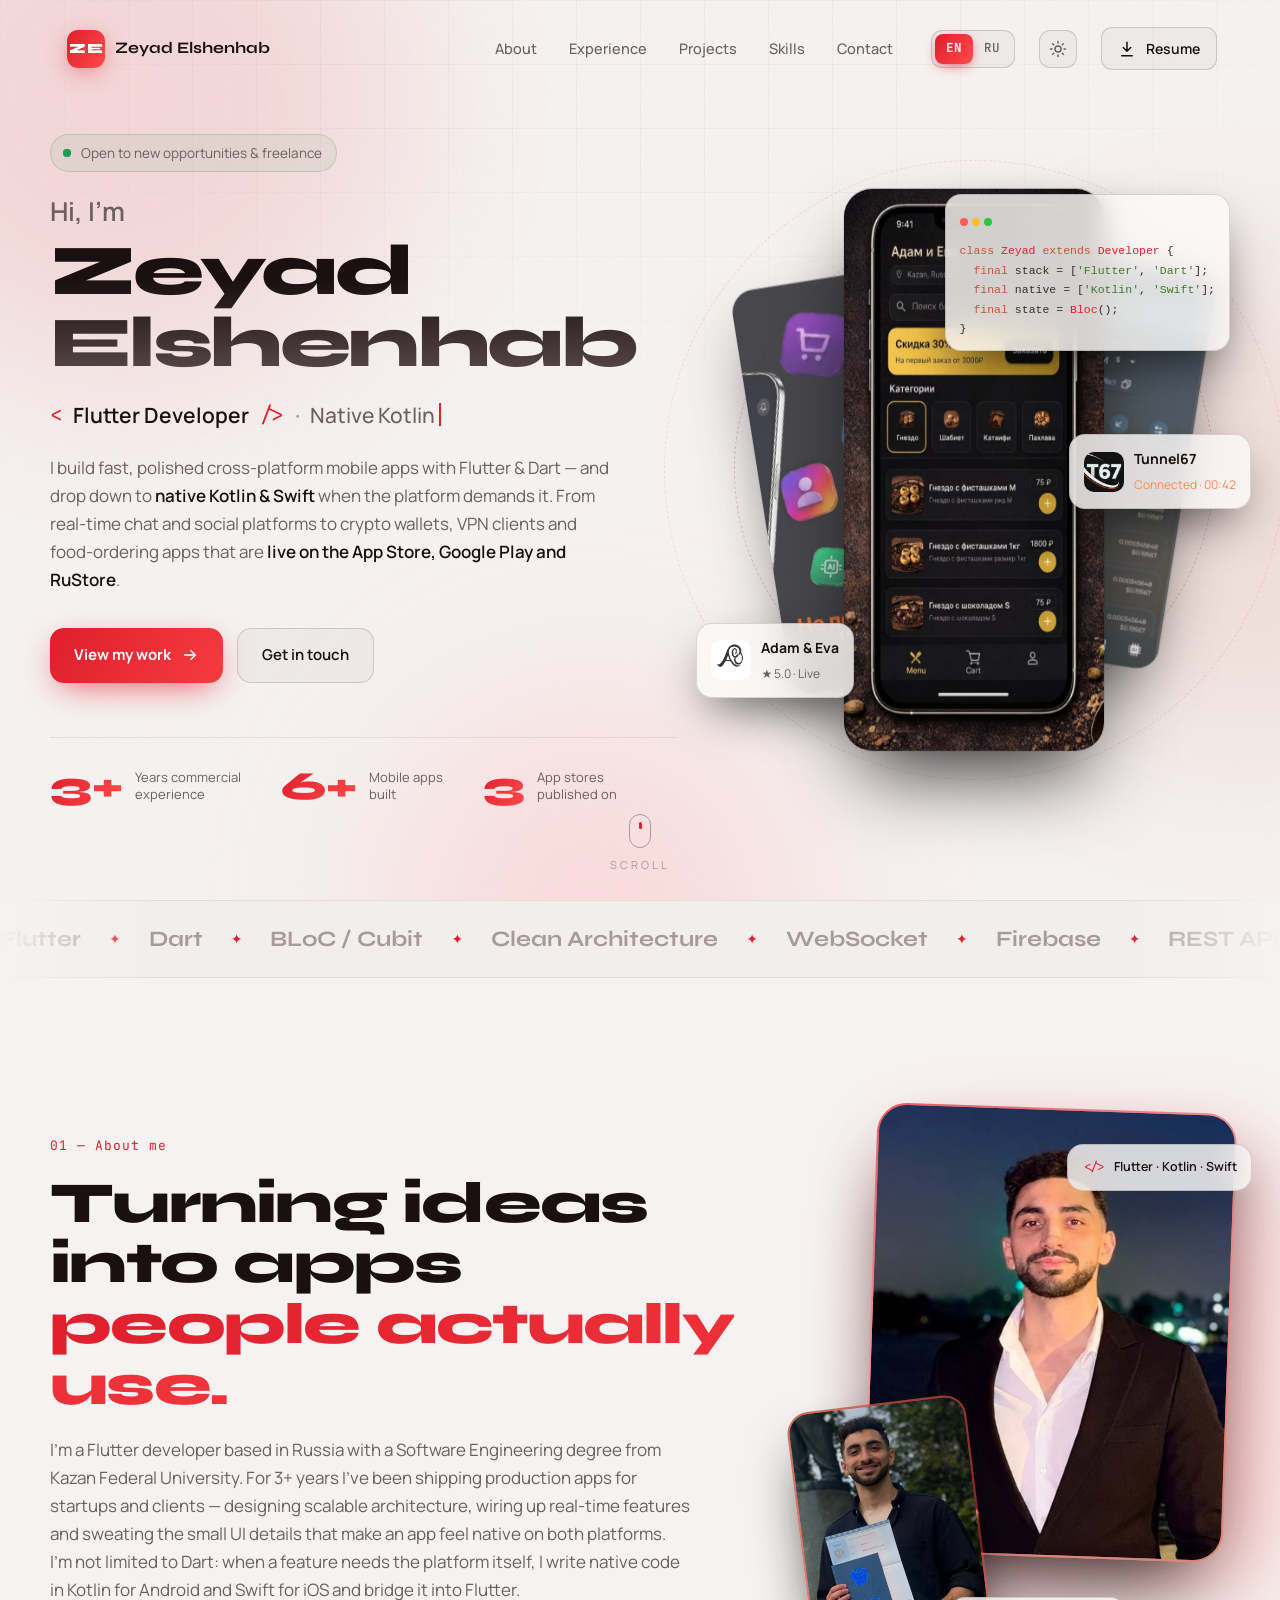
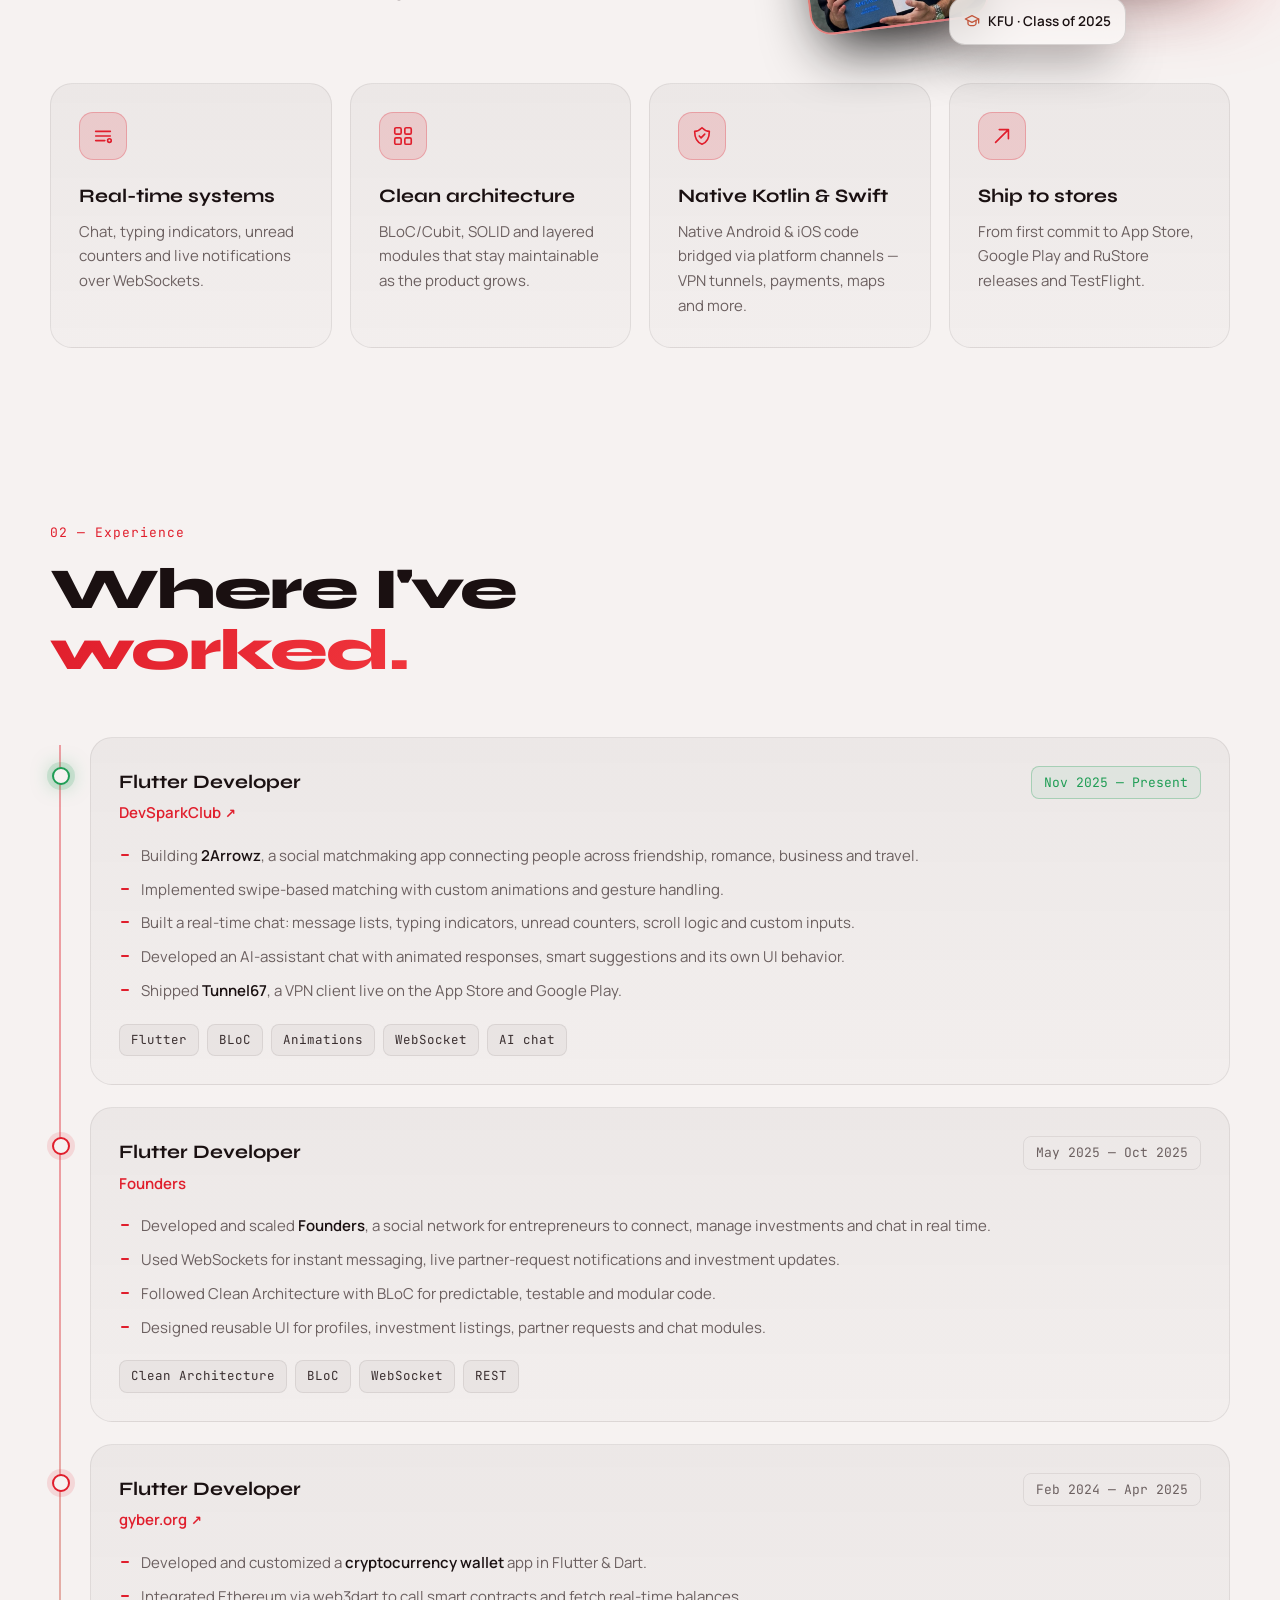
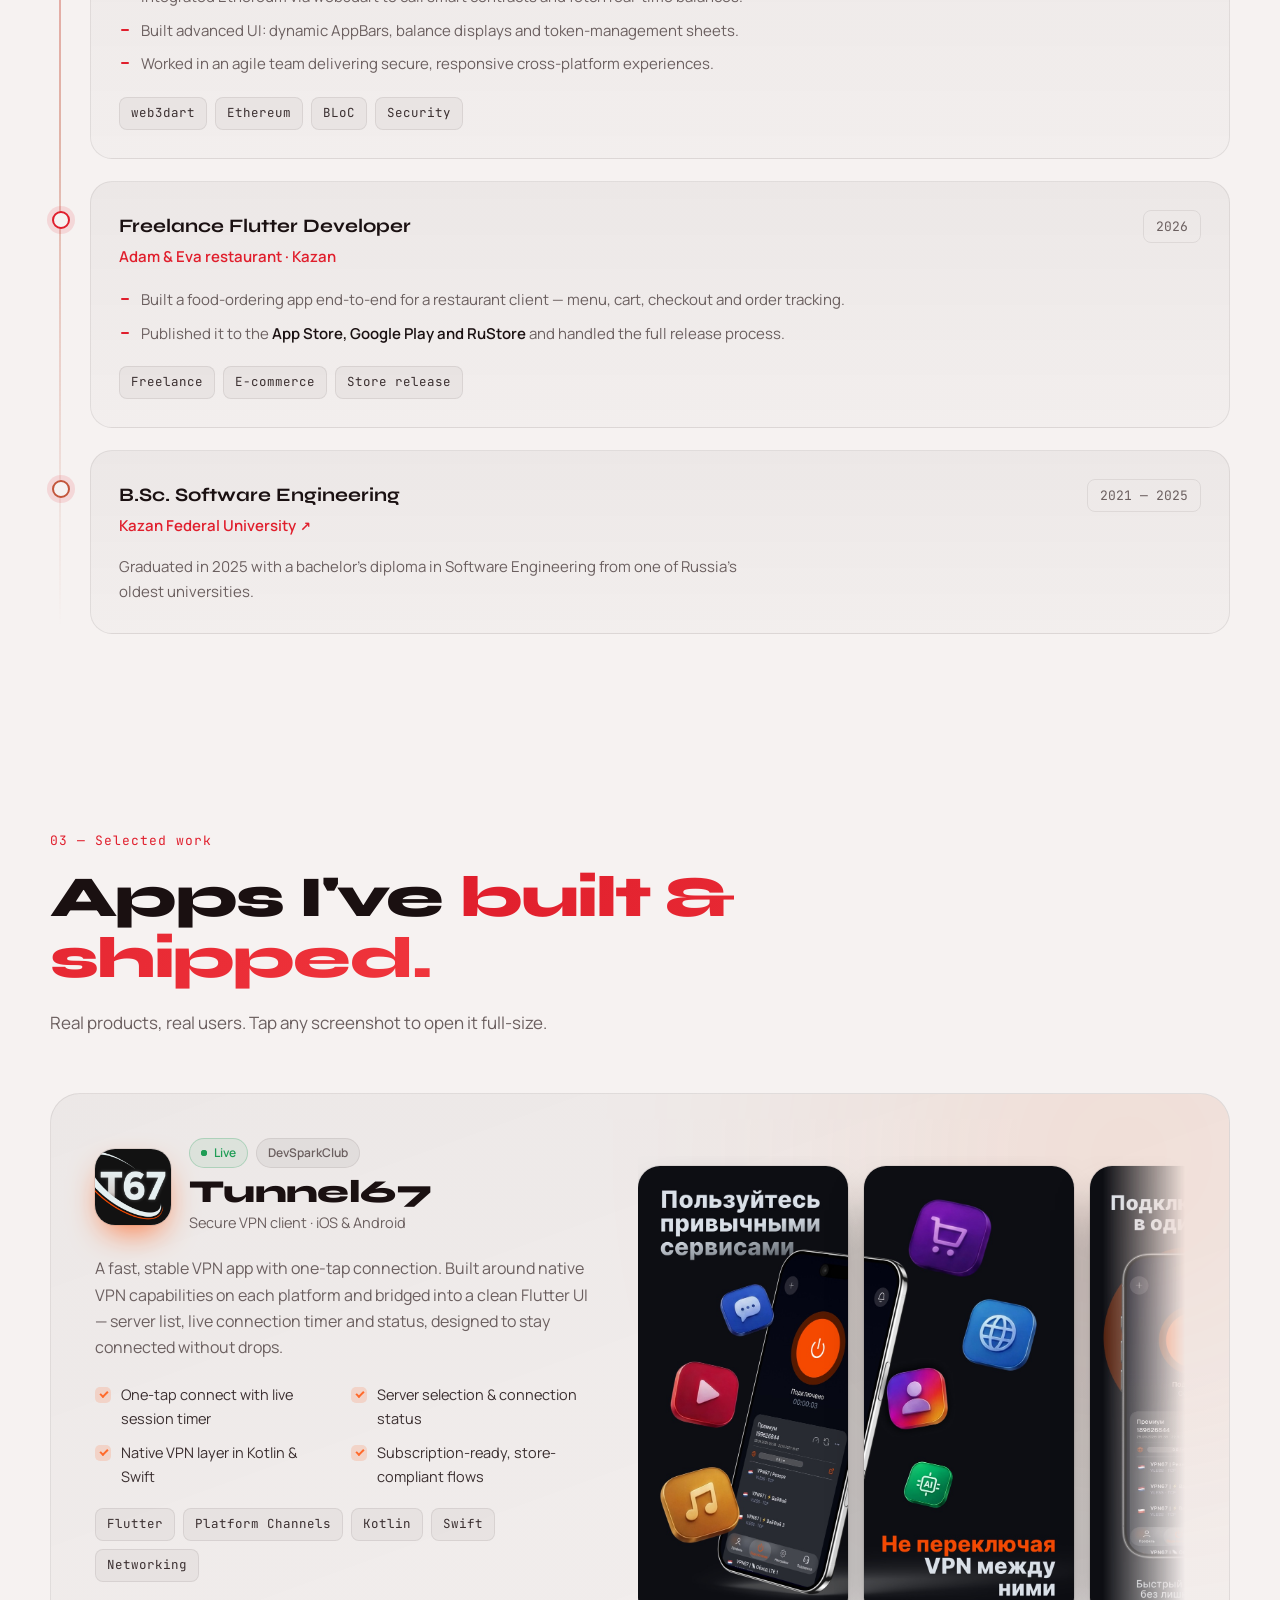
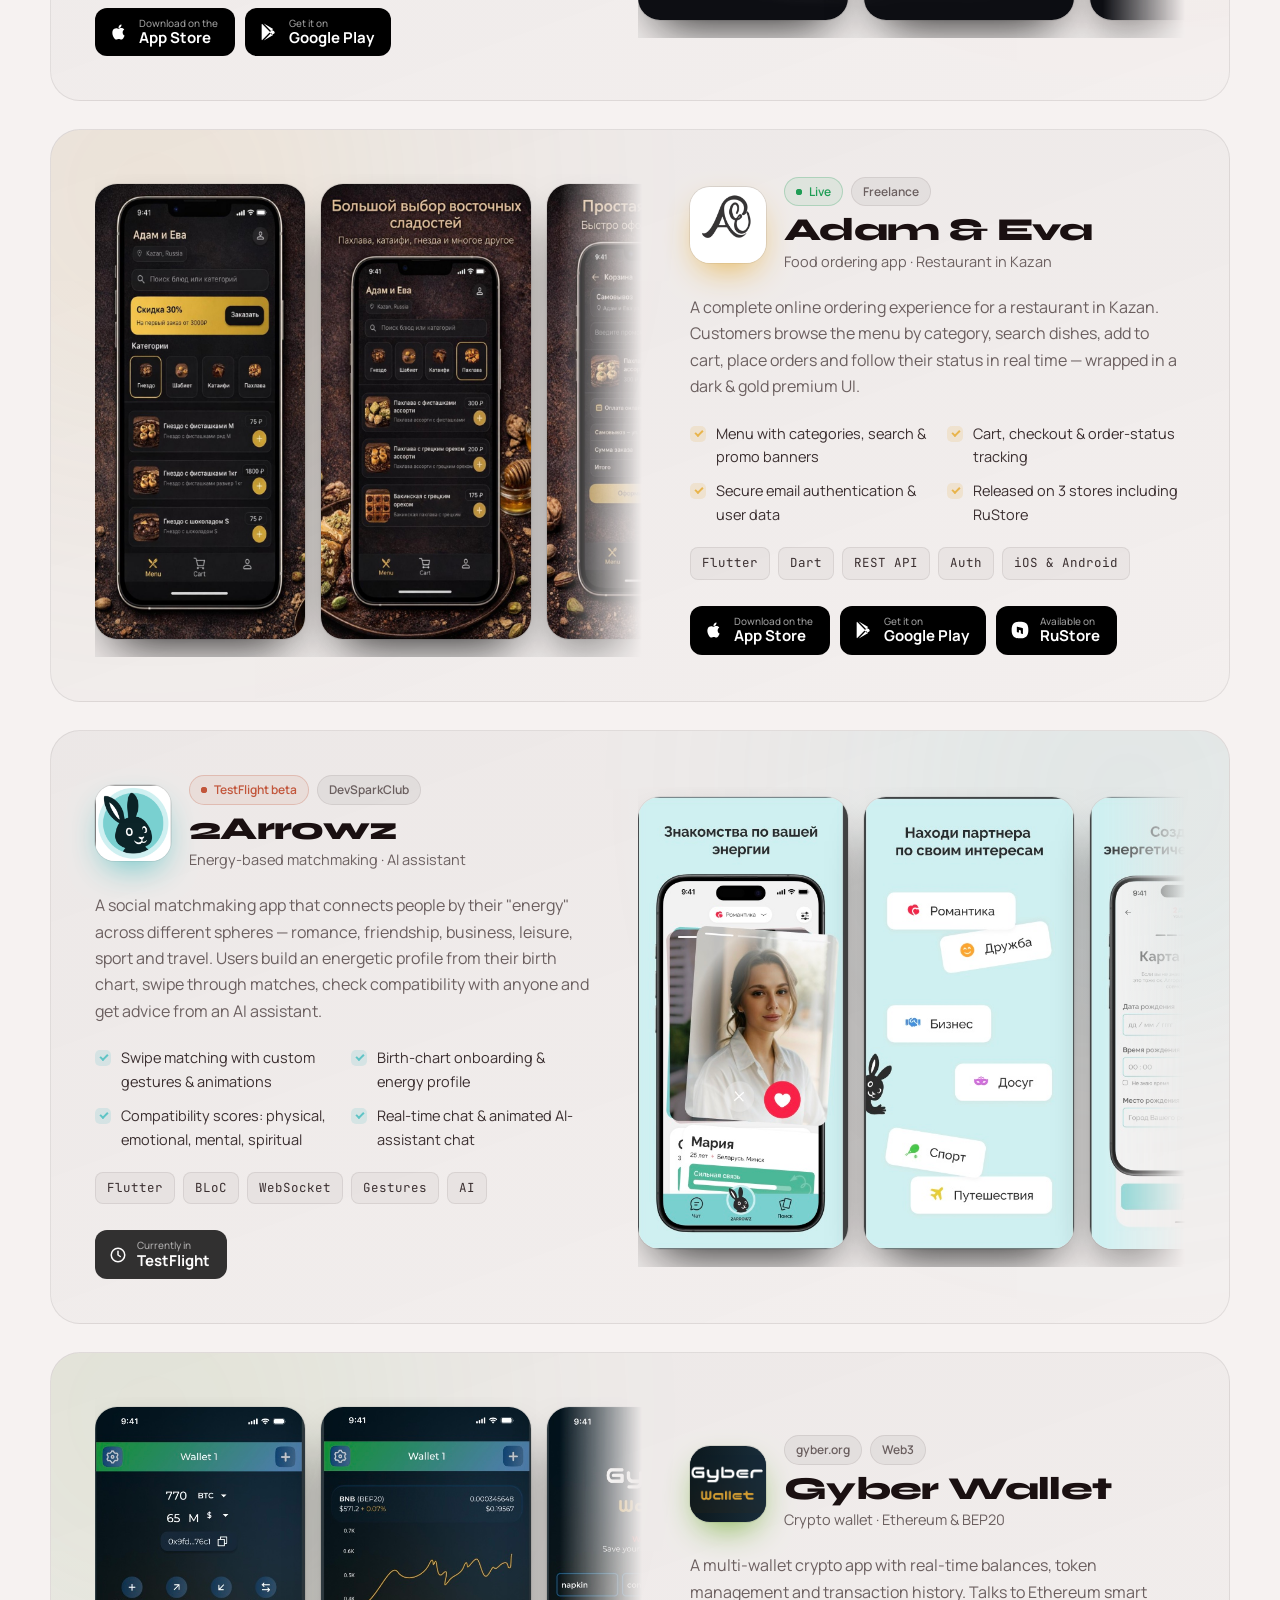
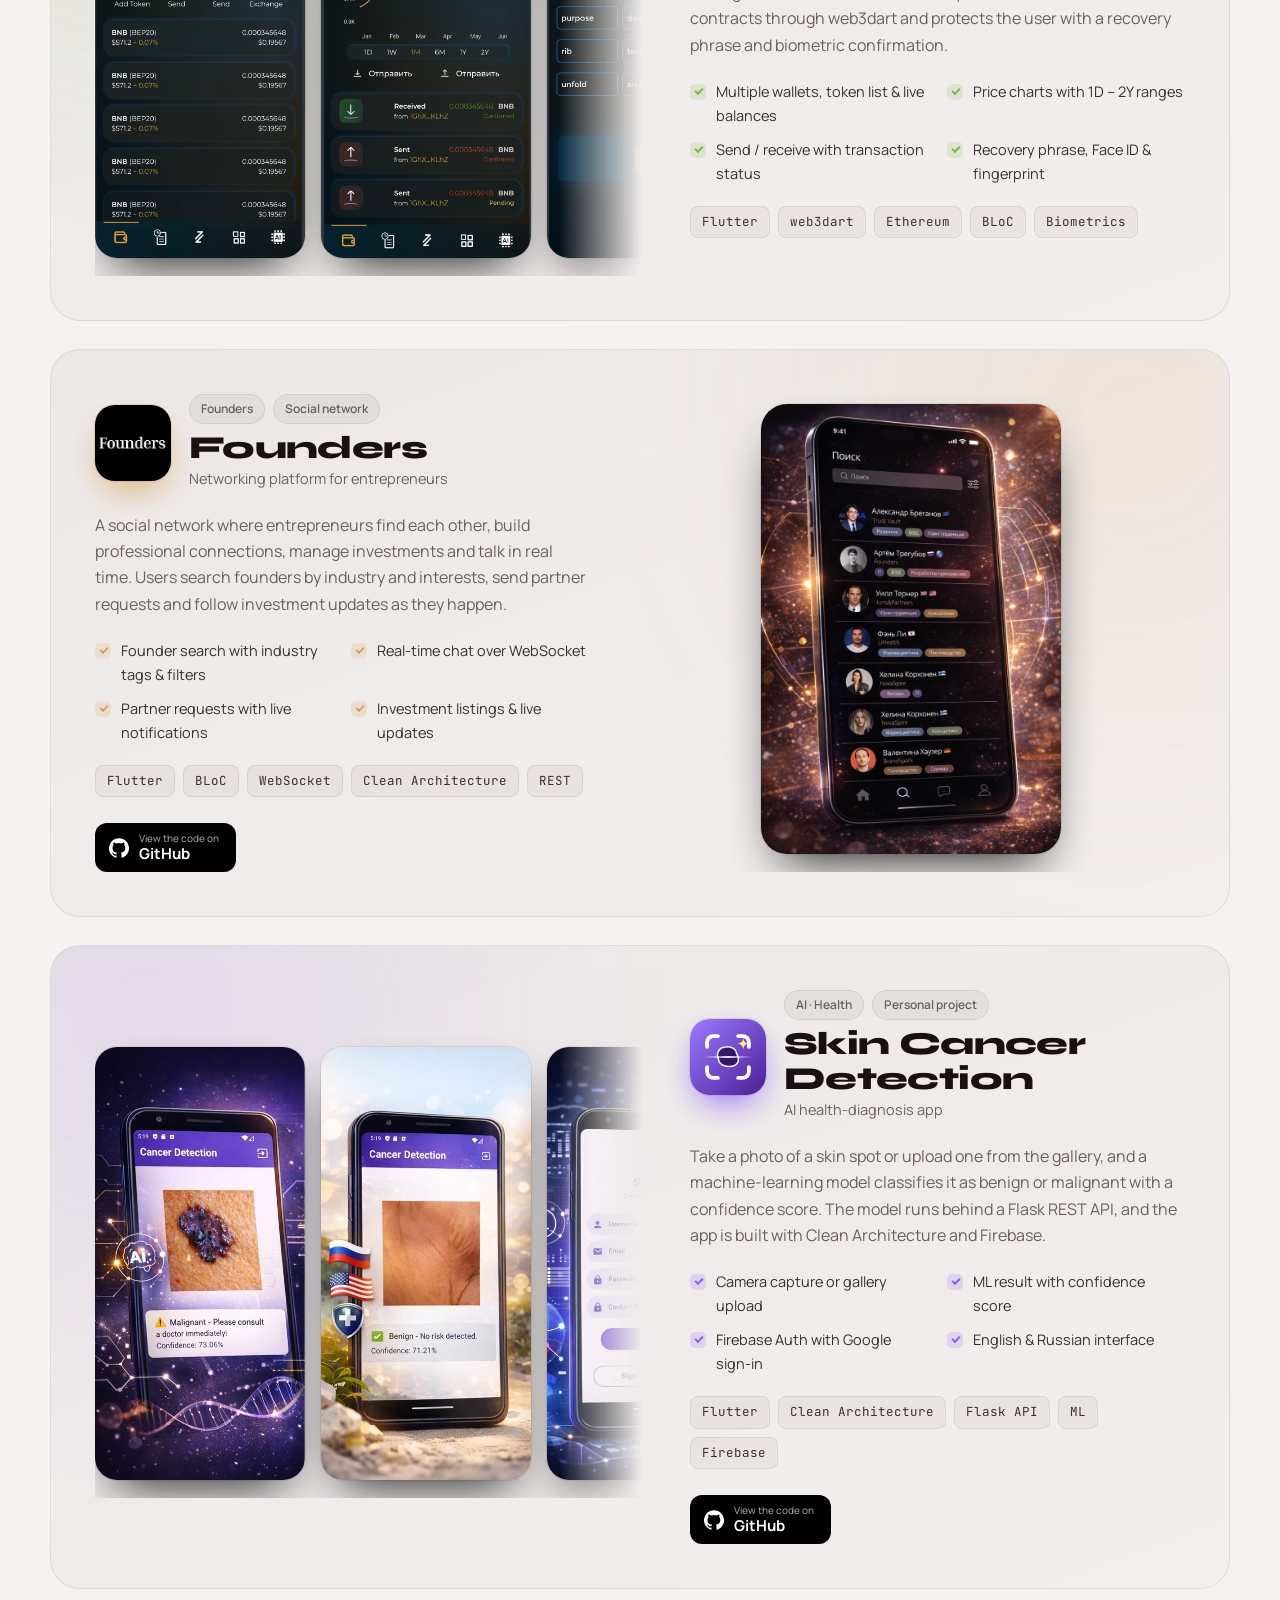
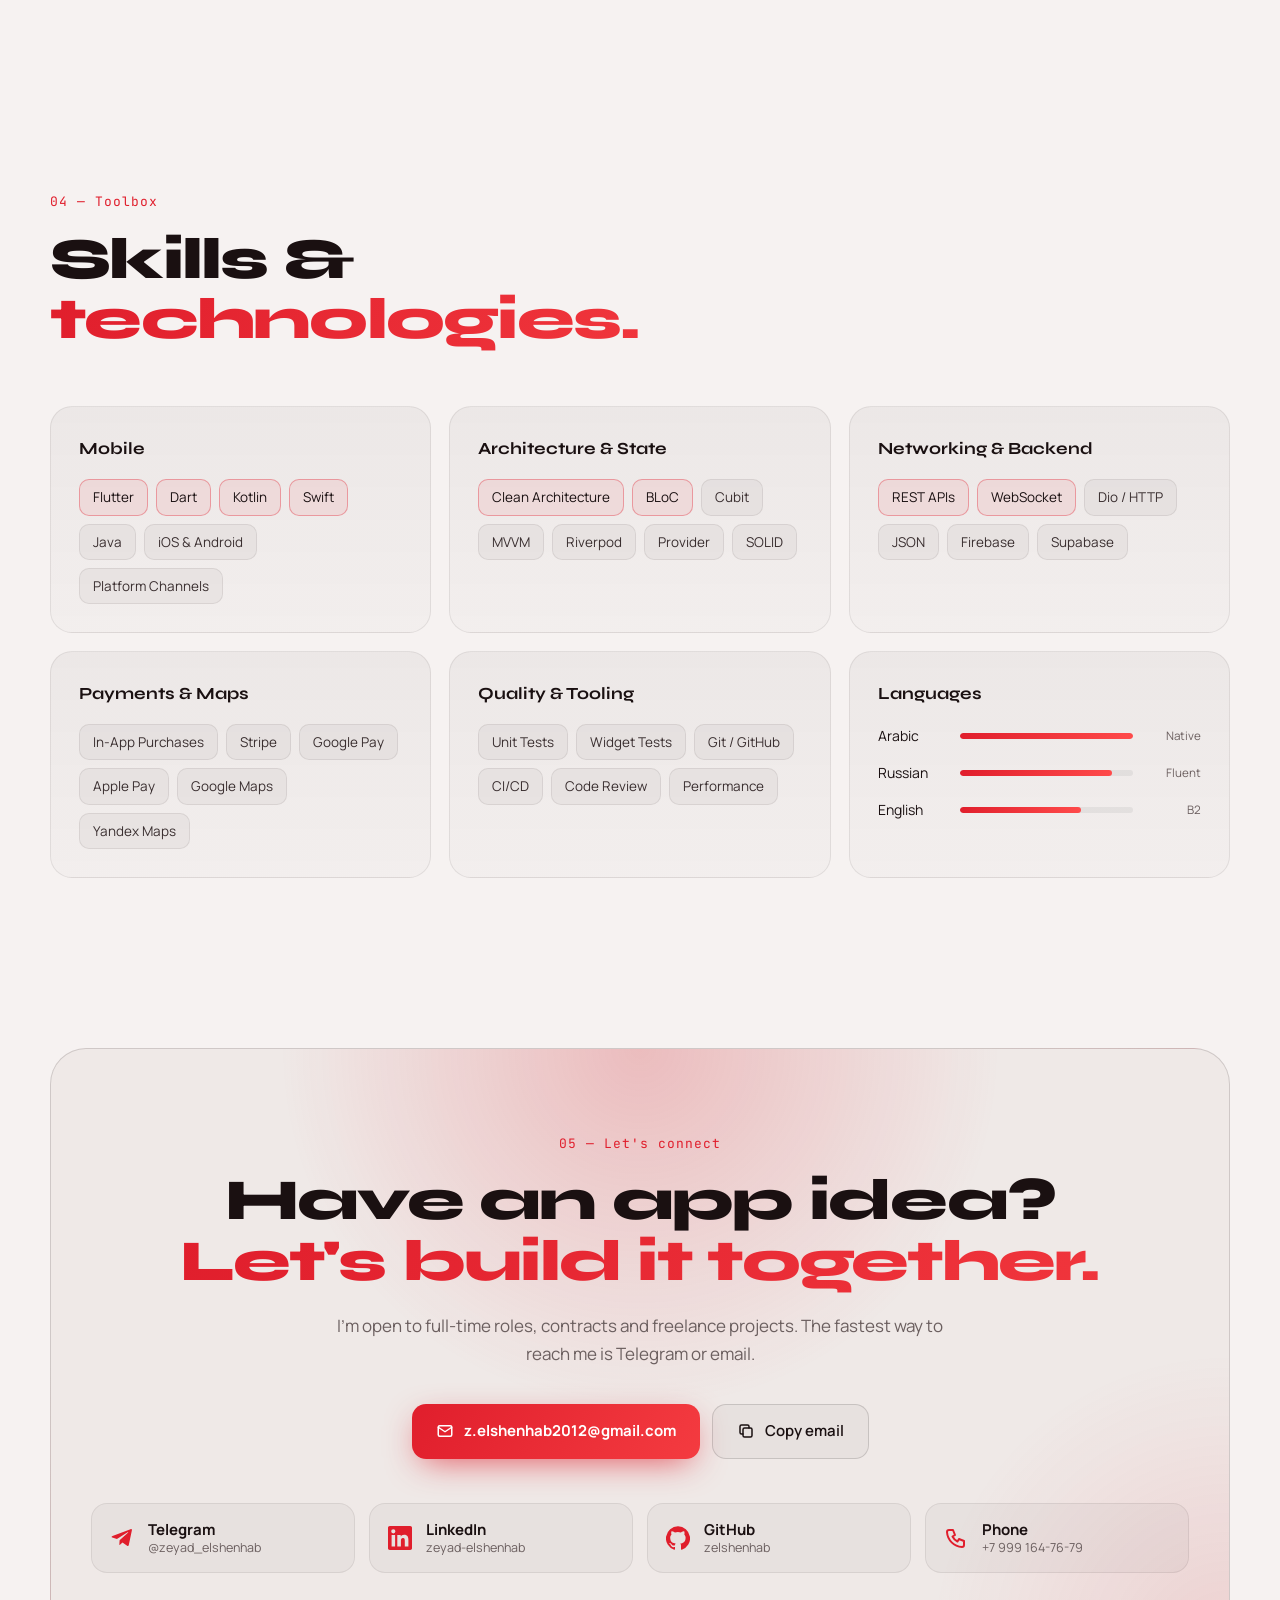
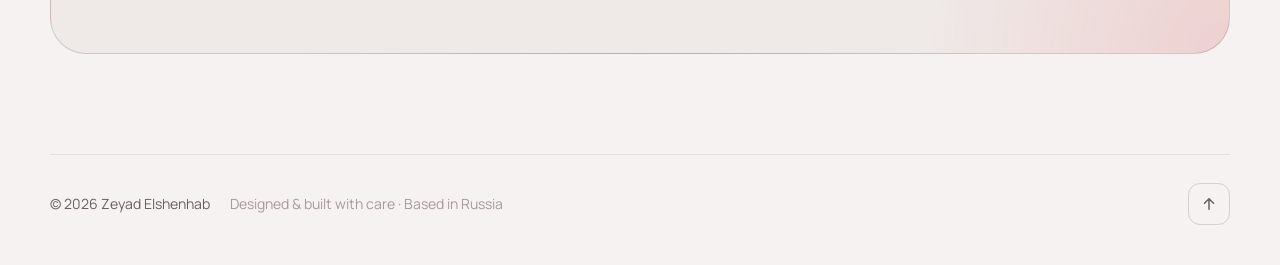
==== commit ad848c39: "Show Adam & Eva second in the projects list Co-Authored-By: Claude Opus 5.5 <noreply@anthropic.com>" ====
--- a/index.html
+++ b/index.html
@@ -342,110 +342,8 @@
         </div>
       </article>
 
-      <!-- 2Arrowz -->
-      <article class="project flip reveal" style="--p:#5fc4c6">
-        <div class="project-info">
-          <div class="project-head">
-            <img class="app-icon" src="assets/2arrowz/icon.png" alt="2Arrowz app icon" />
-            <div>
-              <div class="pills"><span class="pill beta"><span class="pulse"></span><span data-i18n="pill.beta">TestFlight beta</span></span><span class="pill">DevSparkClub</span></div>
-              <h3>2Arrowz</h3>
-              <span class="sub" data-i18n="arr.sub">Energy-based matchmaking · AI assistant</span>
-            </div>
-          </div>
-          <p data-i18n="arr.desc">
-            A social matchmaking app that connects people by their "energy" across different spheres —
-            romance, friendship, business, leisure, sport and travel. Users build an energetic profile from
-            their birth chart, swipe through matches, check compatibility with anyone and get advice from
-            an AI assistant.
-          </p>
-          <ul class="feat">
-            <li data-i18n="arr.f1">Swipe matching with custom gestures &amp; animations</li>
-            <li data-i18n="arr.f2">Birth-chart onboarding &amp; energy profile</li>
-            <li data-i18n="arr.f3">Compatibility scores: physical, emotional, mental, spiritual</li>
-            <li data-i18n="arr.f4">Real-time chat &amp; animated AI-assistant chat</li>
-          </ul>
-          <div class="tags"><span>Flutter</span><span>BLoC</span><span>WebSocket</span><span data-i18n="tag.gestures">Gestures</span><span>AI</span></div>
-          <div class="stores"><span class="store disabled"><svg viewBox="0 0 24 24" class="ic"><circle cx="12" cy="12" r="9"/><path d="M12 7v5l3 2"/></svg><span><small data-i18n="store.tf">Currently in</small>TestFlight</span></span></div>
-        </div>
-        <div class="gallery" data-gallery>
-          <img src="assets/2arrowz/1.jpg" alt="2Arrowz — swipe matching" loading="lazy" />
-          <img src="assets/2arrowz/2.jpg" alt="2Arrowz — interest spheres" loading="lazy" />
-          <img src="assets/2arrowz/3.jpg" alt="2Arrowz — birth chart profile" loading="lazy" />
-          <img src="assets/2arrowz/4.jpg" alt="2Arrowz — compatibility check" loading="lazy" />
-          <img src="assets/2arrowz/5.jpg" alt="2Arrowz — AI assistant chat" loading="lazy" />
-        </div>
-      </article>
-
-      <!-- Gyber Wallet -->
-      <article class="project reveal" style="--p:#7fb547">
-        <div class="project-info">
-          <div class="project-head">
-            <div class="app-icon app-icon-gyber"><img src="assets/gyber/logo.png" alt="Gyber Wallet logo" /></div>
-            <div>
-              <div class="pills"><span class="pill">gyber.org</span><span class="pill">Web3</span></div>
-              <h3>Gyber Wallet</h3>
-              <span class="sub" data-i18n="gy.sub">Crypto wallet · Ethereum &amp; BEP20</span>
-            </div>
-          </div>
-          <p data-i18n="gy.desc">
-            A multi-wallet crypto app with real-time balances, token management and transaction history.
-            Talks to Ethereum smart contracts through web3dart and protects the user with a recovery phrase
-            and biometric confirmation.
-          </p>
-          <ul class="feat">
-            <li data-i18n="gy.f1">Multiple wallets, token list &amp; live balances</li>
-            <li data-i18n="gy.f2">Price charts with 1D – 2Y ranges</li>
-            <li data-i18n="gy.f3">Send / receive with transaction status</li>
-            <li data-i18n="gy.f4">Recovery phrase, Face ID &amp; fingerprint</li>
-          </ul>
-          <div class="tags"><span>Flutter</span><span>web3dart</span><span>Ethereum</span><span>BLoC</span><span data-i18n="tag.bio">Biometrics</span></div>
-        </div>
-        <div class="gallery" data-gallery>
-          <img src="assets/gyber/1.jpg" alt="Gyber Wallet — wallet overview" loading="lazy" />
-          <img src="assets/gyber/2.jpg" alt="Gyber Wallet — token chart &amp; history" loading="lazy" />
-          <img src="assets/gyber/3.jpg" alt="Gyber Wallet — recovery phrase" loading="lazy" />
-          <img src="assets/gyber/4.jpg" alt="Gyber Wallet — biometric confirmation" loading="lazy" />
-        </div>
-      </article>
-
-      <!-- Founders -->
-      <article class="project flip reveal" style="--p:#d9a35f">
-        <div class="project-info">
-          <div class="project-head">
-            <div class="app-icon app-icon-founders"><img src="assets/founders/logo.png" alt="Founders logo" /></div>
-            <div>
-              <div class="pills"><span class="pill">Founders</span><span class="pill" data-i18n="pill.social">Social network</span></div>
-              <h3>Founders</h3>
-              <span class="sub" data-i18n="fo.sub">Networking platform for entrepreneurs</span>
-            </div>
-          </div>
-          <p data-i18n="fo.desc">
-            A social network where entrepreneurs find each other, build professional connections, manage
-            investments and talk in real time. Users search founders by industry and interests, send partner
-            requests and follow investment updates as they happen.
-          </p>
-          <ul class="feat">
-            <li data-i18n="fo.f1">Founder search with industry tags &amp; filters</li>
-            <li data-i18n="fo.f2">Real-time chat over WebSocket</li>
-            <li data-i18n="fo.f3">Partner requests with live notifications</li>
-            <li data-i18n="fo.f4">Investment listings &amp; live updates</li>
-          </ul>
-          <div class="tags"><span>Flutter</span><span>BLoC</span><span>WebSocket</span><span>Clean Architecture</span><span>REST</span></div>
-          <div class="stores">
-            <a class="store" href="https://github.com/Founders-Net/FRONTEND" target="_blank" rel="noopener">
-              <svg viewBox="0 0 24 24" class="fill"><path d="M12 .3a12 12 0 0 0-3.8 23.4c.6.1.8-.3.8-.6v-2c-3.3.7-4-1.6-4-1.6-.6-1.4-1.4-1.8-1.4-1.8-1-.7.1-.7.1-.7 1.2.1 1.8 1.2 1.8 1.2 1 1.8 2.8 1.3 3.5 1 0-.8.4-1.3.7-1.6-2.7-.3-5.5-1.3-5.5-6 0-1.2.5-2.3 1.3-3.1-.2-.4-.6-1.6 0-3.2 0 0 1-.3 3.4 1.2a11.5 11.5 0 0 1 6 0c2.3-1.5 3.3-1.2 3.3-1.2.6 1.6.2 2.8.1 3.2.8.8 1.3 1.9 1.3 3.2 0 4.6-2.8 5.6-5.5 5.9.5.4.9 1.1.9 2.2v3.3c0 .3.1.7.8.6A12 12 0 0 0 12 .3"/></svg>
-              <span><small data-i18n="store.code">View the code on</small>GitHub</span>
-            </a>
-          </div>
-        </div>
-        <div class="gallery" data-gallery>
-          <img src="assets/founders/1.jpg" alt="Founders — founder search" loading="lazy" />
-        </div>
-      </article>
-
       <!-- Adam & Eva -->
-      <article class="project reveal" style="--p:#e8b44c">
+      <article class="project flip reveal" style="--p:#e8b44c">
         <div class="project-info">
           <div class="project-head">
             <img class="app-icon" src="assets/adam/icon.png" alt="Adam & Eva app icon" />
@@ -491,6 +389,108 @@
         </div>
       </article>
 
+      <!-- 2Arrowz -->
+      <article class="project reveal" style="--p:#5fc4c6">
+        <div class="project-info">
+          <div class="project-head">
+            <img class="app-icon" src="assets/2arrowz/icon.png" alt="2Arrowz app icon" />
+            <div>
+              <div class="pills"><span class="pill beta"><span class="pulse"></span><span data-i18n="pill.beta">TestFlight beta</span></span><span class="pill">DevSparkClub</span></div>
+              <h3>2Arrowz</h3>
+              <span class="sub" data-i18n="arr.sub">Energy-based matchmaking · AI assistant</span>
+            </div>
+          </div>
+          <p data-i18n="arr.desc">
+            A social matchmaking app that connects people by their "energy" across different spheres —
+            romance, friendship, business, leisure, sport and travel. Users build an energetic profile from
+            their birth chart, swipe through matches, check compatibility with anyone and get advice from
+            an AI assistant.
+          </p>
+          <ul class="feat">
+            <li data-i18n="arr.f1">Swipe matching with custom gestures &amp; animations</li>
+            <li data-i18n="arr.f2">Birth-chart onboarding &amp; energy profile</li>
+            <li data-i18n="arr.f3">Compatibility scores: physical, emotional, mental, spiritual</li>
+            <li data-i18n="arr.f4">Real-time chat &amp; animated AI-assistant chat</li>
+          </ul>
+          <div class="tags"><span>Flutter</span><span>BLoC</span><span>WebSocket</span><span data-i18n="tag.gestures">Gestures</span><span>AI</span></div>
+          <div class="stores"><span class="store disabled"><svg viewBox="0 0 24 24" class="ic"><circle cx="12" cy="12" r="9"/><path d="M12 7v5l3 2"/></svg><span><small data-i18n="store.tf">Currently in</small>TestFlight</span></span></div>
+        </div>
+        <div class="gallery" data-gallery>
+          <img src="assets/2arrowz/1.jpg" alt="2Arrowz — swipe matching" loading="lazy" />
+          <img src="assets/2arrowz/2.jpg" alt="2Arrowz — interest spheres" loading="lazy" />
+          <img src="assets/2arrowz/3.jpg" alt="2Arrowz — birth chart profile" loading="lazy" />
+          <img src="assets/2arrowz/4.jpg" alt="2Arrowz — compatibility check" loading="lazy" />
+          <img src="assets/2arrowz/5.jpg" alt="2Arrowz — AI assistant chat" loading="lazy" />
+        </div>
+      </article>
+
+      <!-- Gyber Wallet -->
+      <article class="project flip reveal" style="--p:#7fb547">
+        <div class="project-info">
+          <div class="project-head">
+            <div class="app-icon app-icon-gyber"><img src="assets/gyber/logo.png" alt="Gyber Wallet logo" /></div>
+            <div>
+              <div class="pills"><span class="pill">gyber.org</span><span class="pill">Web3</span></div>
+              <h3>Gyber Wallet</h3>
+              <span class="sub" data-i18n="gy.sub">Crypto wallet · Ethereum &amp; BEP20</span>
+            </div>
+          </div>
+          <p data-i18n="gy.desc">
+            A multi-wallet crypto app with real-time balances, token management and transaction history.
+            Talks to Ethereum smart contracts through web3dart and protects the user with a recovery phrase
+            and biometric confirmation.
+          </p>
+          <ul class="feat">
+            <li data-i18n="gy.f1">Multiple wallets, token list &amp; live balances</li>
+            <li data-i18n="gy.f2">Price charts with 1D – 2Y ranges</li>
+            <li data-i18n="gy.f3">Send / receive with transaction status</li>
+            <li data-i18n="gy.f4">Recovery phrase, Face ID &amp; fingerprint</li>
+          </ul>
+          <div class="tags"><span>Flutter</span><span>web3dart</span><span>Ethereum</span><span>BLoC</span><span data-i18n="tag.bio">Biometrics</span></div>
+        </div>
+        <div class="gallery" data-gallery>
+          <img src="assets/gyber/1.jpg" alt="Gyber Wallet — wallet overview" loading="lazy" />
+          <img src="assets/gyber/2.jpg" alt="Gyber Wallet — token chart &amp; history" loading="lazy" />
+          <img src="assets/gyber/3.jpg" alt="Gyber Wallet — recovery phrase" loading="lazy" />
+          <img src="assets/gyber/4.jpg" alt="Gyber Wallet — biometric confirmation" loading="lazy" />
+        </div>
+      </article>
+
+      <!-- Founders -->
+      <article class="project reveal" style="--p:#d9a35f">
+        <div class="project-info">
+          <div class="project-head">
+            <div class="app-icon app-icon-founders"><img src="assets/founders/logo.png" alt="Founders logo" /></div>
+            <div>
+              <div class="pills"><span class="pill">Founders</span><span class="pill" data-i18n="pill.social">Social network</span></div>
+              <h3>Founders</h3>
+              <span class="sub" data-i18n="fo.sub">Networking platform for entrepreneurs</span>
+            </div>
+          </div>
+          <p data-i18n="fo.desc">
+            A social network where entrepreneurs find each other, build professional connections, manage
+            investments and talk in real time. Users search founders by industry and interests, send partner
+            requests and follow investment updates as they happen.
+          </p>
+          <ul class="feat">
+            <li data-i18n="fo.f1">Founder search with industry tags &amp; filters</li>
+            <li data-i18n="fo.f2">Real-time chat over WebSocket</li>
+            <li data-i18n="fo.f3">Partner requests with live notifications</li>
+            <li data-i18n="fo.f4">Investment listings &amp; live updates</li>
+          </ul>
+          <div class="tags"><span>Flutter</span><span>BLoC</span><span>WebSocket</span><span>Clean Architecture</span><span>REST</span></div>
+          <div class="stores">
+            <a class="store" href="https://github.com/Founders-Net/FRONTEND" target="_blank" rel="noopener">
+              <svg viewBox="0 0 24 24" class="fill"><path d="M12 .3a12 12 0 0 0-3.8 23.4c.6.1.8-.3.8-.6v-2c-3.3.7-4-1.6-4-1.6-.6-1.4-1.4-1.8-1.4-1.8-1-.7.1-.7.1-.7 1.2.1 1.8 1.2 1.8 1.2 1 1.8 2.8 1.3 3.5 1 0-.8.4-1.3.7-1.6-2.7-.3-5.5-1.3-5.5-6 0-1.2.5-2.3 1.3-3.1-.2-.4-.6-1.6 0-3.2 0 0 1-.3 3.4 1.2a11.5 11.5 0 0 1 6 0c2.3-1.5 3.3-1.2 3.3-1.2.6 1.6.2 2.8.1 3.2.8.8 1.3 1.9 1.3 3.2 0 4.6-2.8 5.6-5.5 5.9.5.4.9 1.1.9 2.2v3.3c0 .3.1.7.8.6A12 12 0 0 0 12 .3"/></svg>
+              <span><small data-i18n="store.code">View the code on</small>GitHub</span>
+            </a>
+          </div>
+        </div>
+        <div class="gallery" data-gallery>
+          <img src="assets/founders/1.jpg" alt="Founders — founder search" loading="lazy" />
+        </div>
+      </article>
+
       <!-- Skin Cancer Detection -->
       <article class="project flip reveal" style="--p:#8b5cf6">
         <div class="project-info">
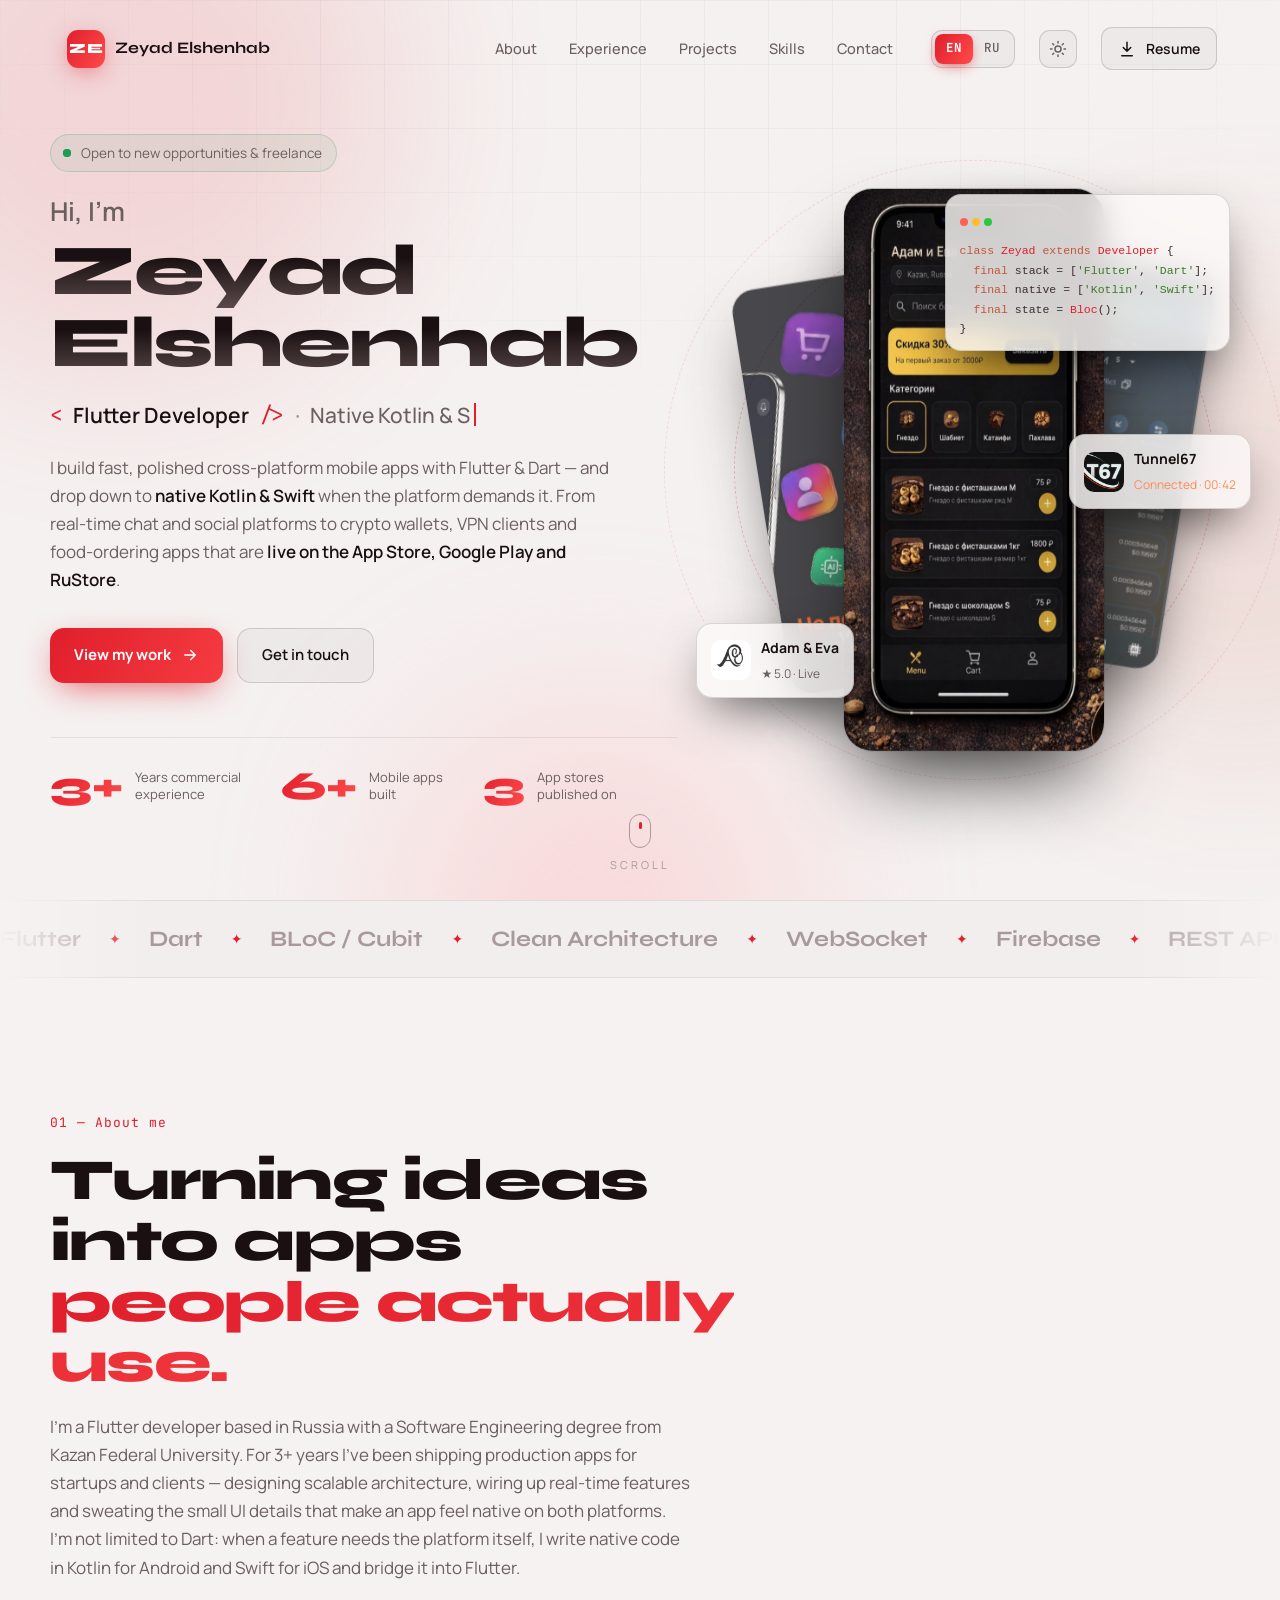
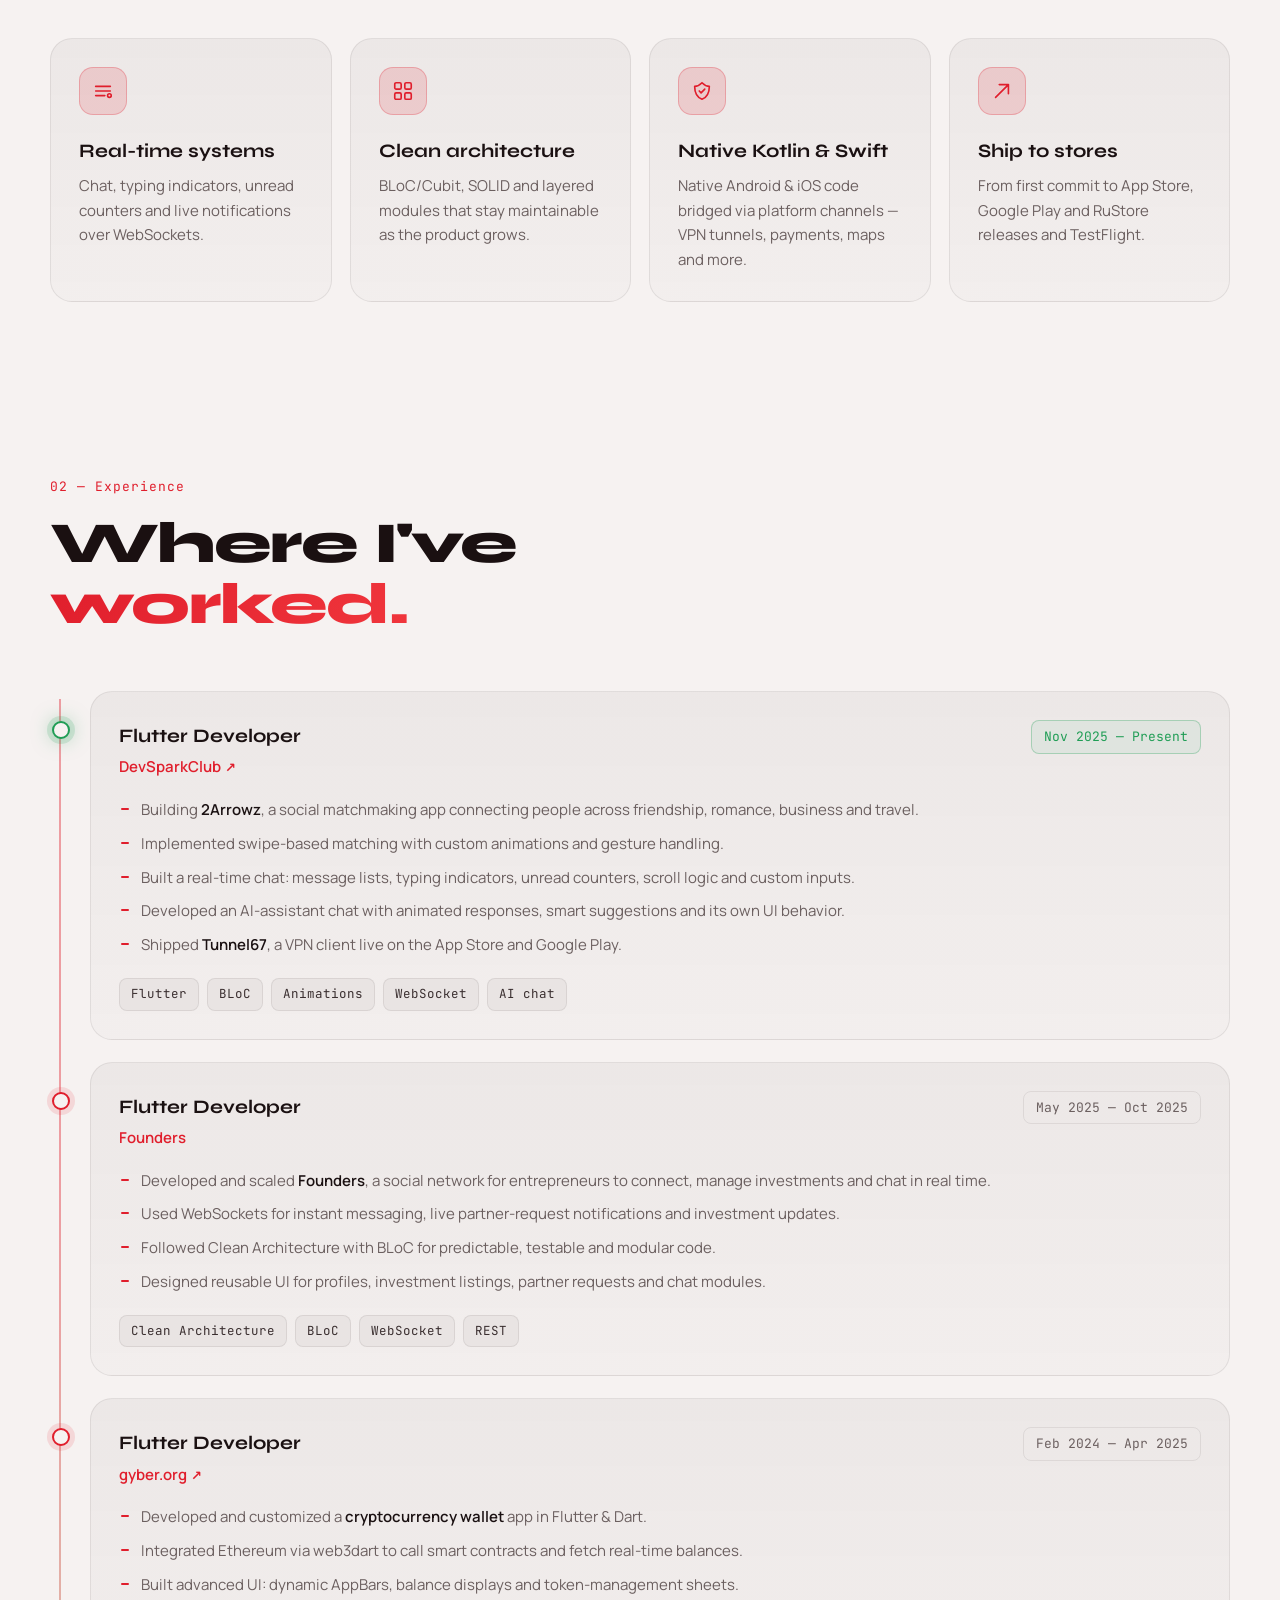
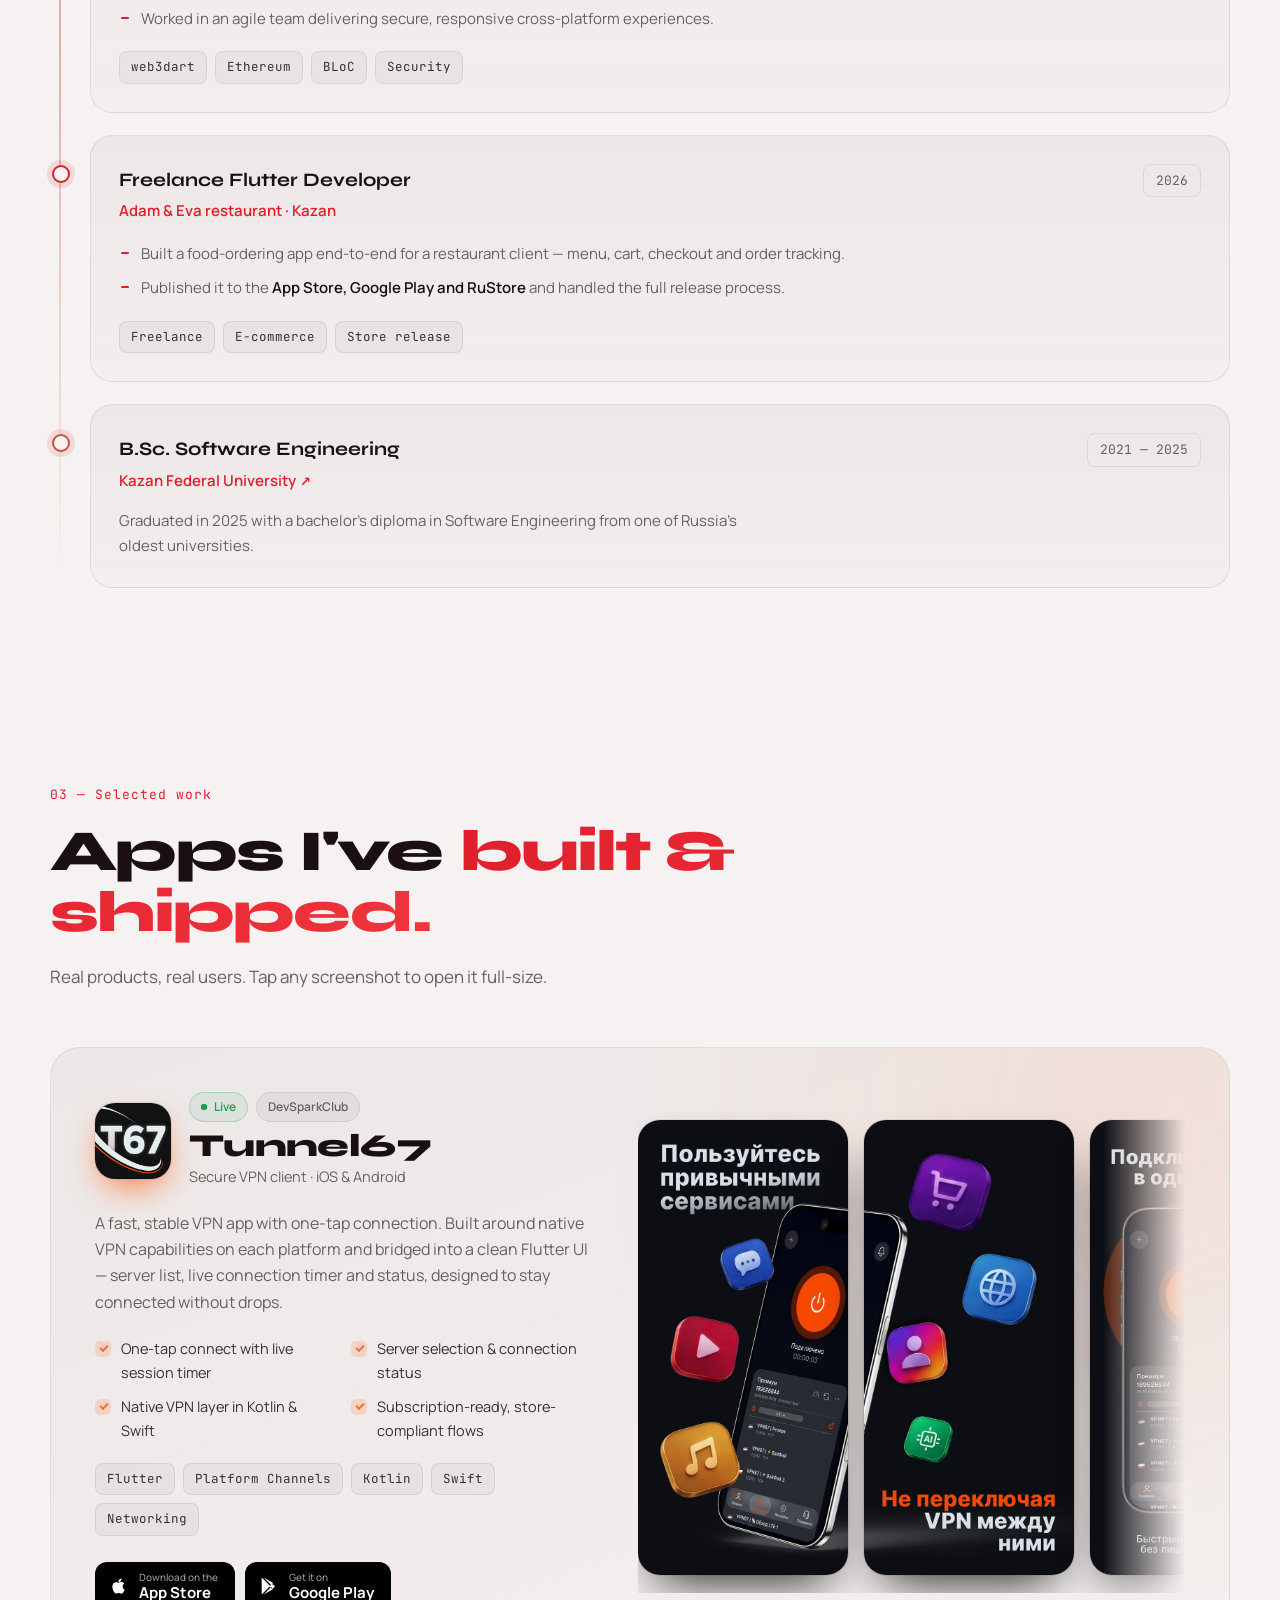
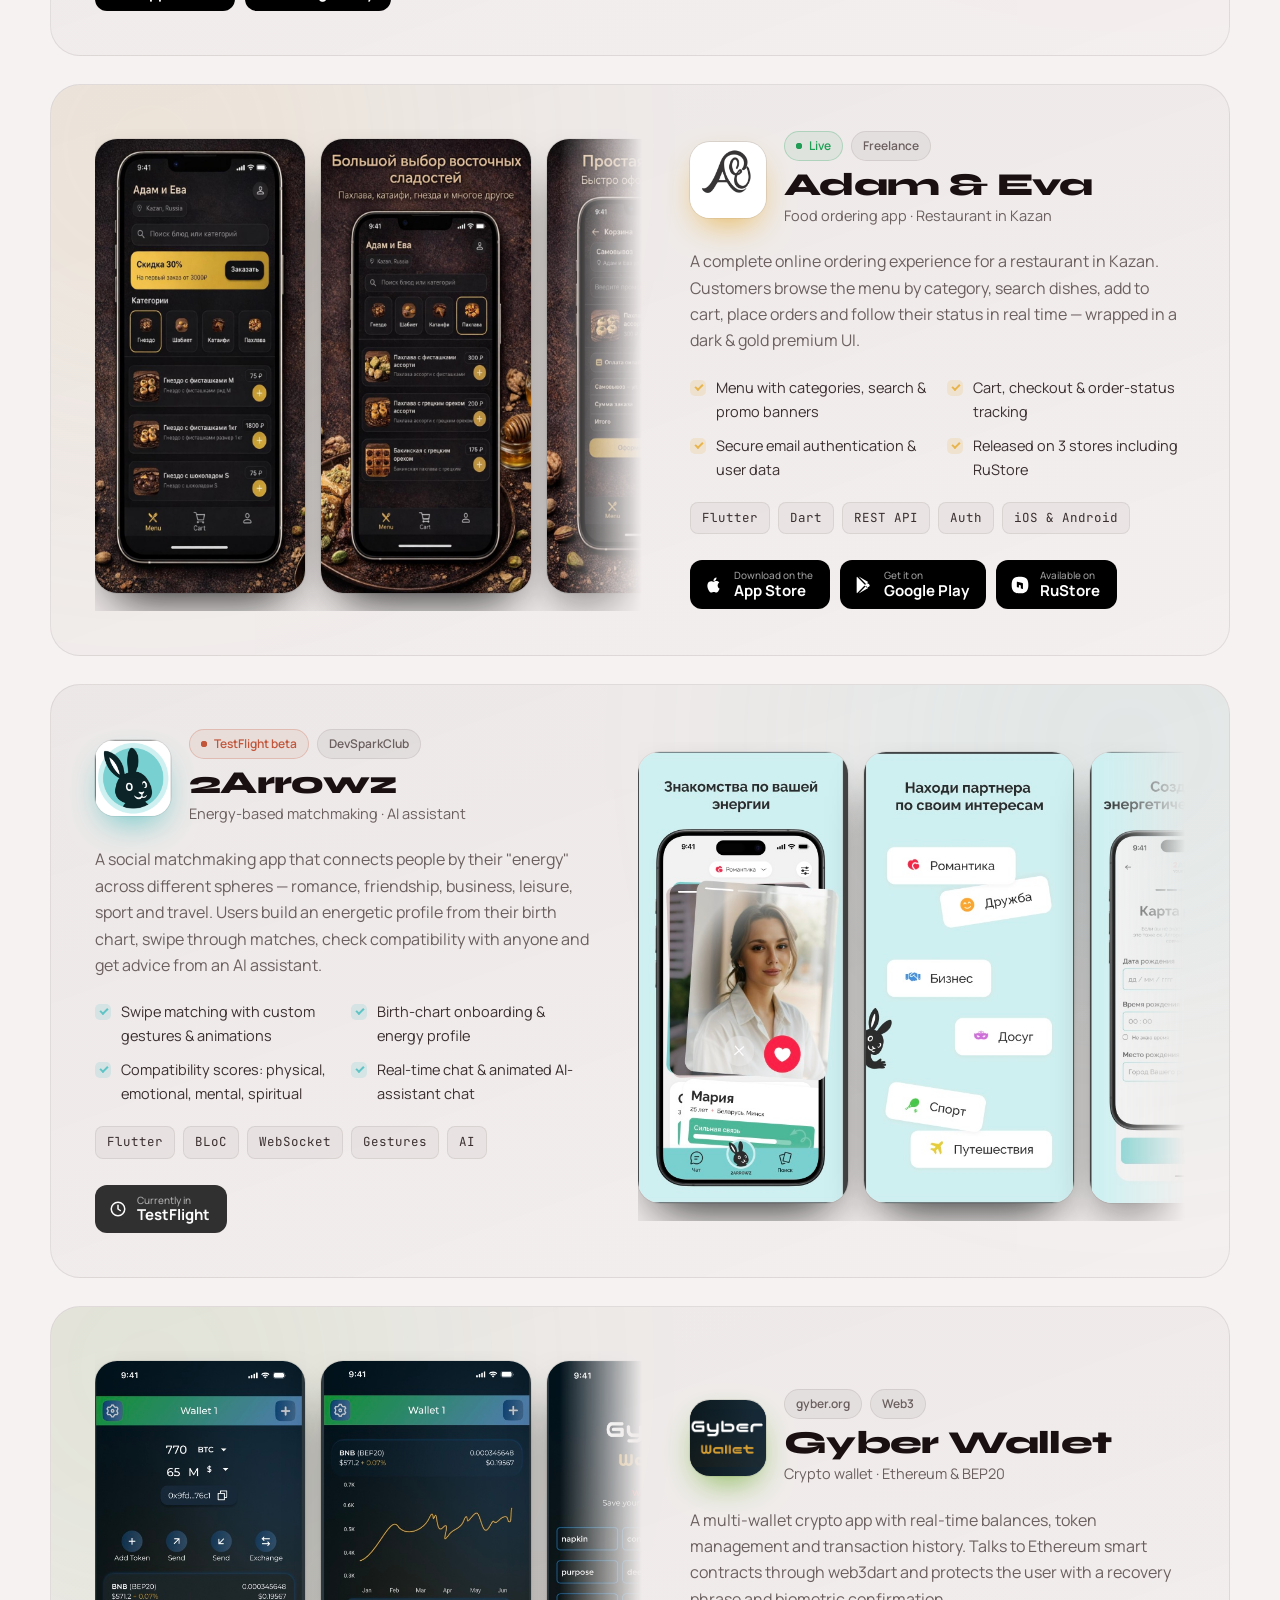
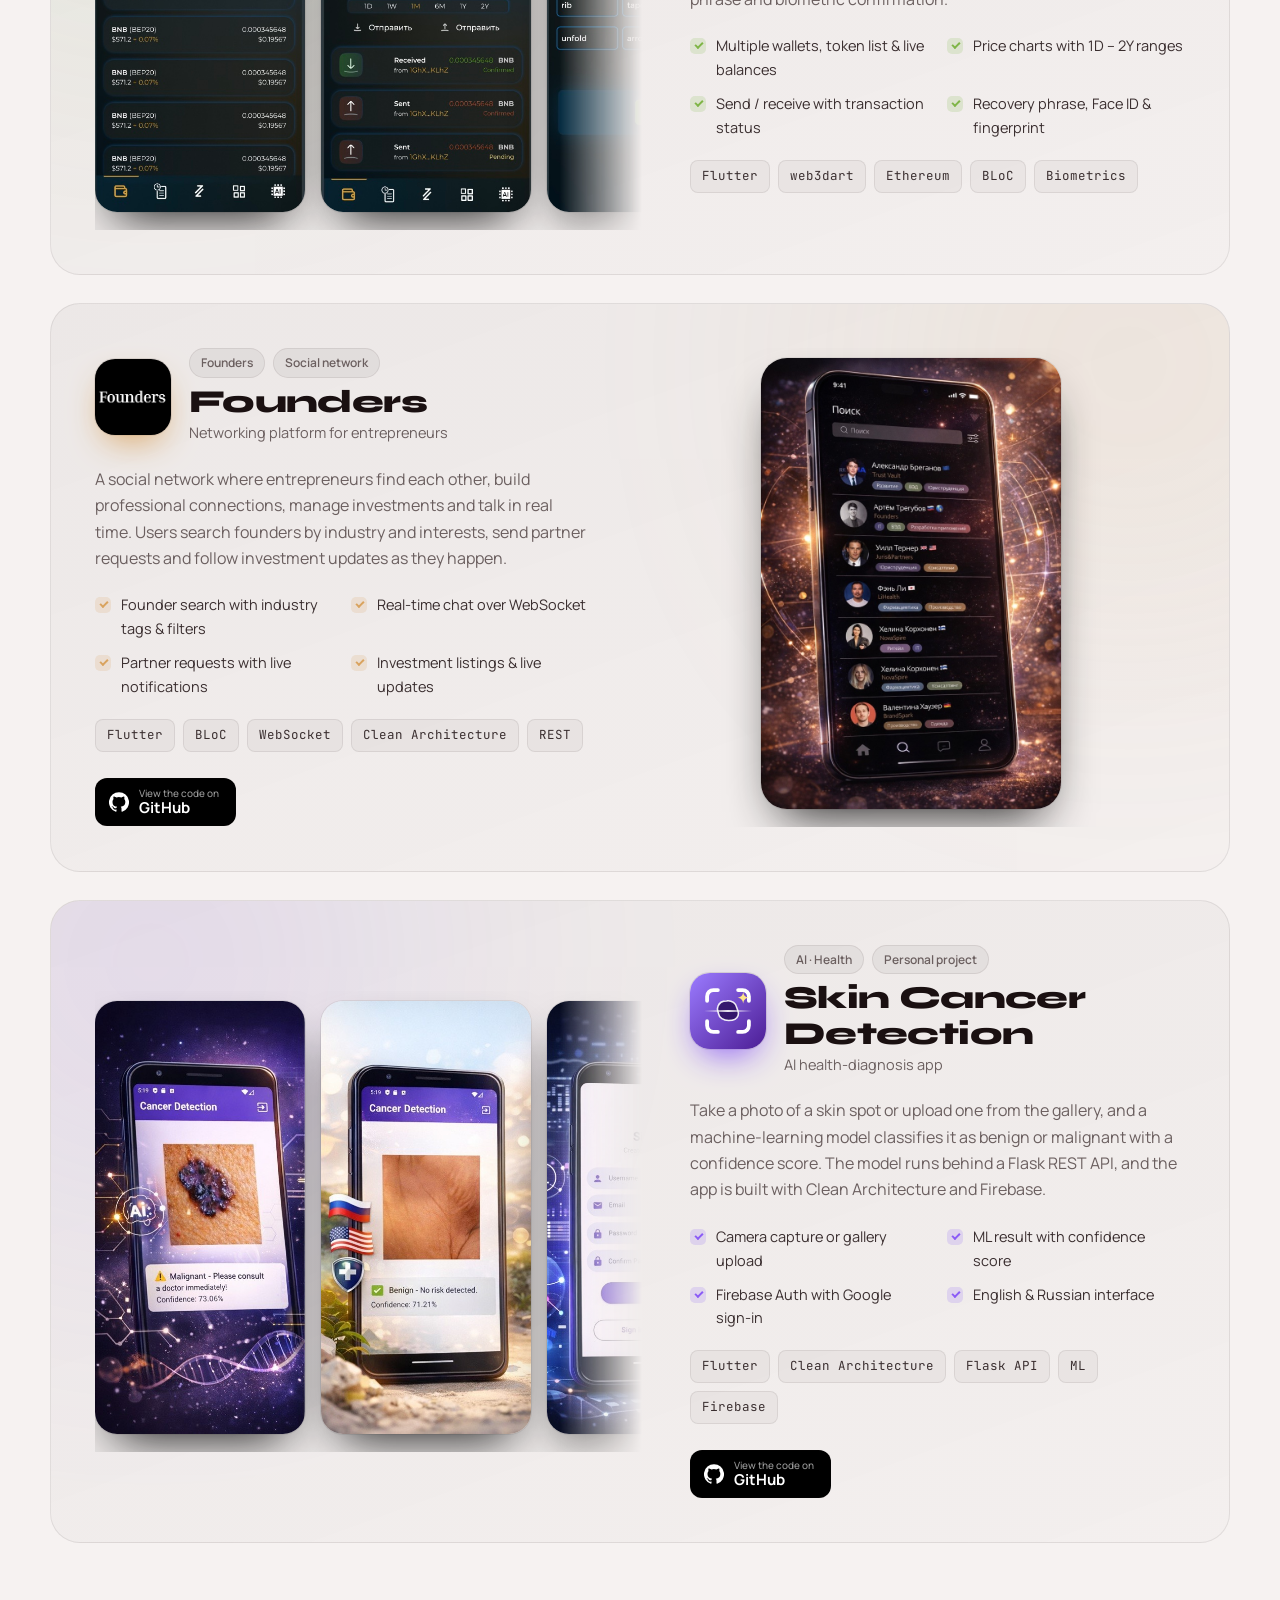
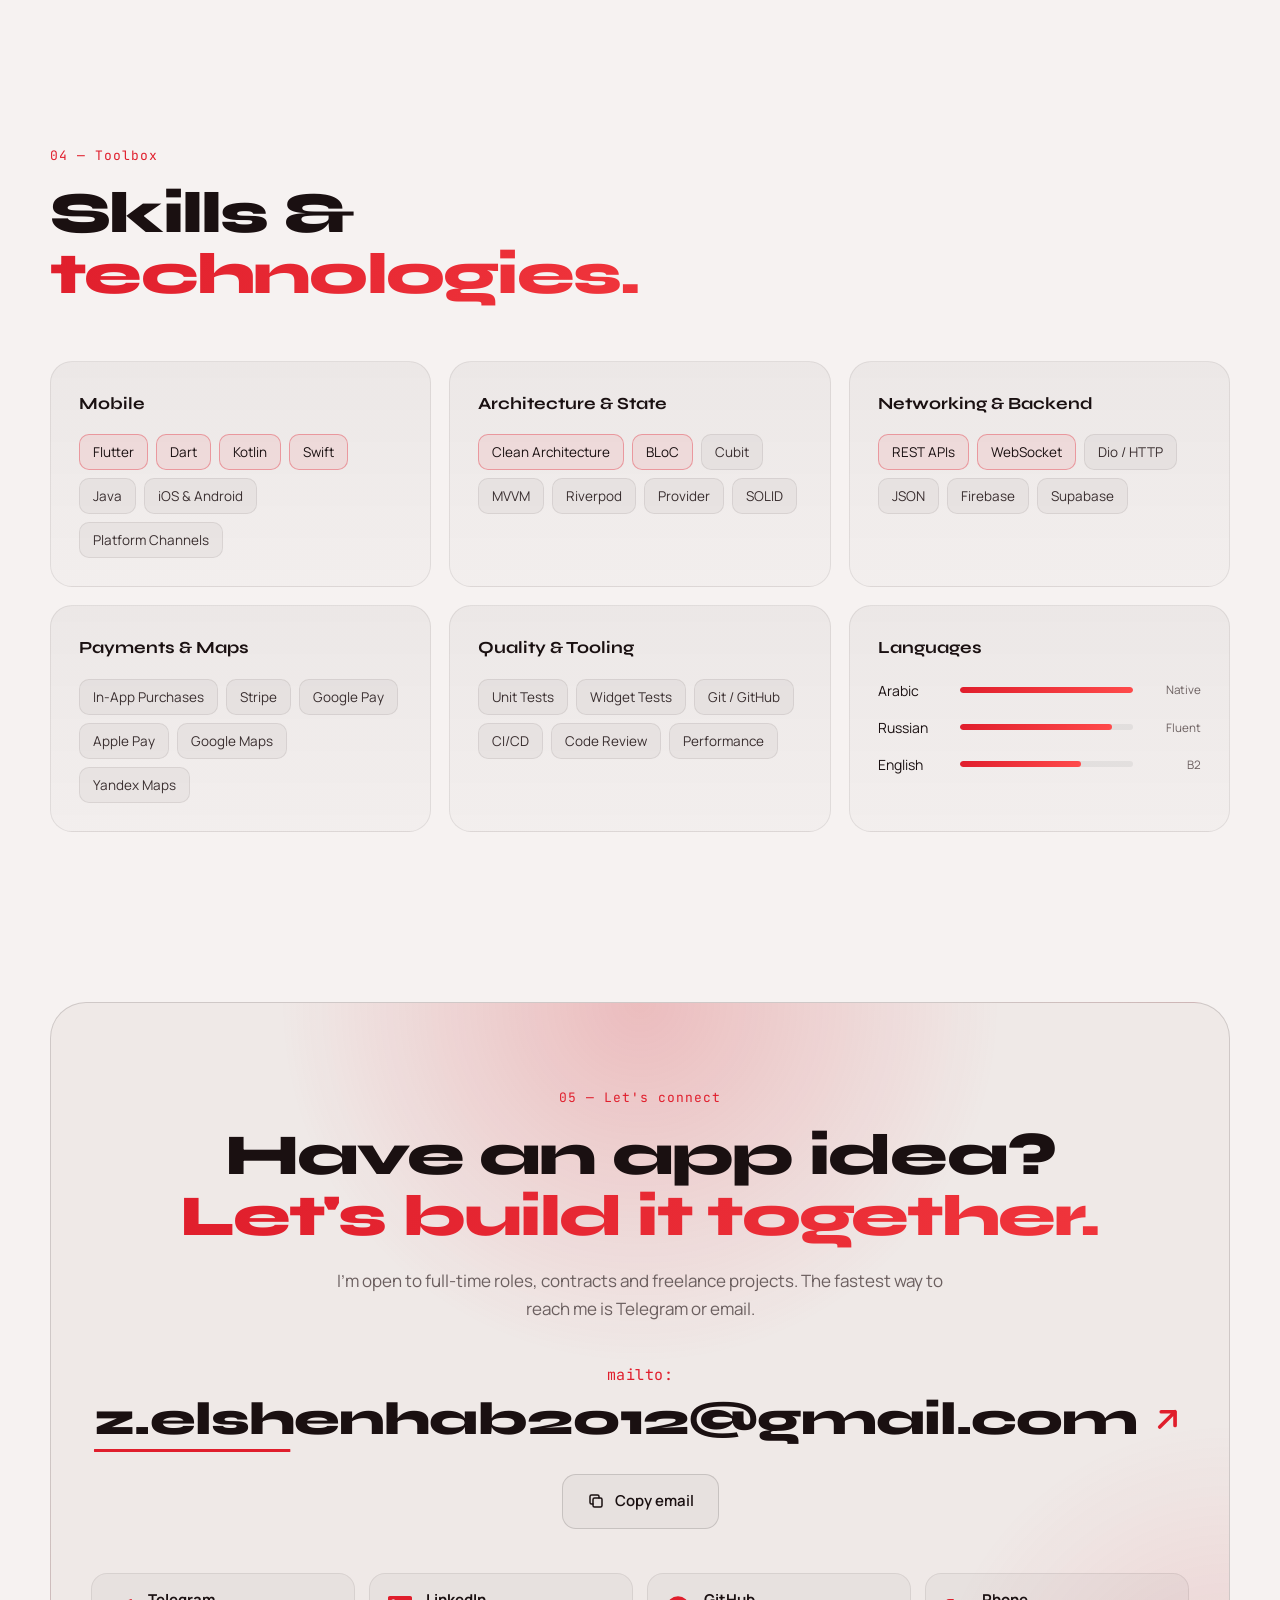
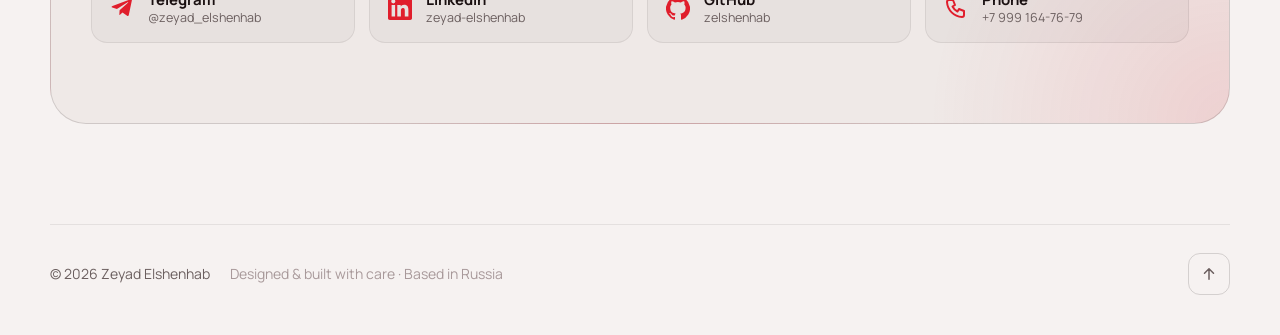
==== commit 667c6b86: "Remove personal photos; big mailto link in Contact - Drop the About photo collage and its photos, st" ====
--- a/index.html
+++ b/index.html
@@ -10,7 +10,7 @@
   <meta property="og:url" content="https://portfolio-zeyad-elshenhab.vercel.app/" />
   <meta property="og:title" content="Zeyad Elshenhab — Flutter Developer" />
   <meta property="og:description" content="Cross-platform mobile apps with Flutter, plus native Kotlin &amp; Swift. Apps live on App Store, Google Play and RuStore." />
-  <meta property="og:image" content="https://portfolio-zeyad-elshenhab.vercel.app/assets/og-image.png?v=4" />
+  <meta property="og:image" content="https://portfolio-zeyad-elshenhab.vercel.app/assets/og-image.png?v=5" />
   <meta property="og:image:width" content="1200" />
   <meta property="og:image:height" content="630" />
   <meta name="twitter:card" content="summary_large_image" />
@@ -146,7 +146,6 @@
 
     <!-- ABOUT -->
     <section class="section" id="about">
-      <div class="about-grid">
       <div class="section-head reveal">
         <span class="eyebrow" data-i18n="about.eyebrow">01 — About me</span>
         <h2 data-i18n="about.title">Turning ideas into apps<br/><span class="grad">people actually use.</span></h2>
@@ -157,16 +156,6 @@
           I'm not limited to Dart: when a feature needs the platform itself, I write native code in Kotlin for Android
           and Swift for iOS and bridge it into Flutter.
         </p>
-      </div>
-      <figure class="portrait reveal" data-gallery>
-        <div class="portrait-frame"><img src="assets/zeyad.jpg" alt="Zeyad Elshenhab" width="480" height="600" loading="lazy" /></div>
-        <div class="portrait-frame portrait-grad"><img src="assets/graduation.jpg" alt="Zeyad Elshenhab holding his diploma at Kazan Federal University" width="600" height="750" loading="lazy" /></div>
-        <div class="float-chip portrait-chip chip-grad" aria-hidden="true">
-          <svg viewBox="0 0 24 24" class="ic"><path d="m2 9 10-5 10 5-10 5L2 9Z"/><path d="M6 11v5c0 1.5 3 3 6 3s6-1.5 6-3v-5M22 9v6"/></svg>
-          <span data-i18n="about.grad">KFU · Class of 2025</span>
-        </div>
-        <div class="float-chip portrait-chip chip-stack" aria-hidden="true"><span class="mono">&lt;/&gt;</span> Flutter · Kotlin · Swift</div>
-      </figure>
       </div>
       <div class="cards-4">
         <article class="card glow reveal">
@@ -573,11 +562,11 @@
         <span class="eyebrow" data-i18n="contact.eyebrow">05 — Let's connect</span>
         <h2 data-i18n="contact.title">Have an app idea?<br/><span class="grad">Let's build it together.</span></h2>
         <p class="lead" data-i18n="contact.lead">I'm open to full-time roles, contracts and freelance projects. The fastest way to reach me is Telegram or email.</p>
+        <a href="mailto:z.elshenhab2012@gmail.com" class="mail-big">
+          <span class="mail-label">mailto:</span>
+          <span class="mail-addr"><span><span>z.elshenhab2012@</span><span>gmail.com</span></span><svg viewBox="0 0 24 24" class="mail-arrow" aria-hidden="true"><path d="M7 17 17 7M8 7h9v9"/></svg></span>
+        </a>
         <div class="contact-main">
-          <a href="mailto:z.elshenhab2012@gmail.com" class="btn btn-primary magnetic">
-            <svg viewBox="0 0 24 24" class="ic"><rect x="3" y="5" width="18" height="14" rx="2"/><path d="m3 7 9 6 9-6"/></svg>
-            z.elshenhab2012@gmail.com
-          </a>
           <button class="btn btn-ghost" id="copyEmail" data-email="z.elshenhab2012@gmail.com">
             <svg viewBox="0 0 24 24" class="ic"><rect x="8" y="8" width="12" height="12" rx="2"/><path d="M16 8V6a2 2 0 0 0-2-2H6a2 2 0 0 0-2 2v8a2 2 0 0 0 2 2h2"/></svg>
             <span data-i18n="contact.copy">Copy email</span>
--- a/style.css
+++ b/style.css
@@ -64,7 +64,7 @@
 ::selection { background: rgba(var(--accent-rgb), 0.45); color: var(--text); }
 :focus-visible { outline: 2px solid var(--accent); outline-offset: 3px; border-radius: 8px; }
 .btn:focus-visible, .store:focus-visible, .social:focus-visible, .lang-switch button:focus-visible { outline-offset: 4px; }
-.gallery img:focus-visible, .portrait img:focus-visible { outline-offset: 4px; border-radius: 22px; }
+.gallery img:focus-visible { outline-offset: 4px; border-radius: 22px; }
 .skip-link {
   position: fixed; top: 12px; left: 12px; z-index: 300; padding: 10px 16px; border-radius: 10px;
   background: var(--bg3); border: 1px solid var(--accent); font-weight: 600; font-size: 14px;
@@ -291,36 +291,6 @@
 .card-ic svg { width: 22px; height: 22px; fill: none; stroke: var(--accent); stroke-width: 1.8; stroke-linecap: round; stroke-linejoin: round; }
 .card h3 { font-family: var(--font-display); font-size: 19px; font-weight: 700; margin-bottom: 8px; }
 .card p { color: var(--text2); font-size: 15px; }
-.about-grid { display: grid; grid-template-columns: minmax(0, 1.35fr) minmax(0, 0.65fr); gap: 64px; align-items: center; margin-bottom: 56px; }
-.about-grid .section-head { margin-bottom: 0; }
-.portrait { position: relative; justify-self: end; width: 100%; max-width: 360px; }
-.portrait::before {
-  content: ""; position: absolute; inset: 10% -8% -6% 8%; border-radius: 32px; z-index: -1;
-  background: var(--grad); filter: blur(46px); opacity: 0.35; animation: orbFloat 14s ease-in-out infinite alternate;
-}
-.portrait-frame {
-  position: relative; border-radius: 30px; padding: 2px; overflow: hidden;
-  background: linear-gradient(150deg, rgba(var(--accent-rgb), 0.7), rgba(var(--accent-rgb), 0.35) 45%, rgba(var(--accent2-rgb), 0.6));
-  box-shadow: 0 40px 80px -30px rgba(0, 0, 0, 0.9);
-  transform: rotate(2deg); transition: transform 0.7s var(--ease);
-}
-.portrait-frame img { width: 100%; height: auto; aspect-ratio: 4 / 5; object-fit: cover; border-radius: 28px; transition: transform 0.9s var(--ease); }
-.portrait { margin-bottom: 70px; }
-.portrait img { cursor: zoom-in; }
-.portrait-grad {
-  position: absolute; width: 50%; left: -20%; bottom: -70px; z-index: 2; border-radius: 22px;
-  background: linear-gradient(150deg, rgba(var(--accent2-rgb), 0.85), rgba(var(--accent-rgb), 0.5));
-  box-shadow: 0 30px 60px -18px rgba(0, 0, 0, 0.95); transform: rotate(-7deg);
-}
-.portrait-grad img { border-radius: 20px; }
-.portrait:hover .portrait-frame { transform: rotate(0deg); }
-.portrait:hover .portrait-grad { transform: rotate(-3deg) translateY(-6px); }
-.chip-grad { left: 22%; bottom: -88px; z-index: 3; font-size: 12.5px; animation-delay: -2s; }
-.portrait-chip.chip-grad .ic { color: var(--accent2); }
-.portrait:hover .portrait-frame img { transform: scale(1.04); }
-.portrait-chip { display: flex; align-items: center; gap: 8px; font-size: 13.5px; font-weight: 600; white-space: nowrap; }
-.portrait-chip .ic { color: var(--accent); width: 16px; height: 16px; }
-.chip-stack { right: -22px; top: 8%; font-size: 12.5px; animation-delay: -4s; }
 .cards-4 { display: grid; grid-template-columns: repeat(4, 1fr); gap: 18px; }
 
 .tags { display: flex; flex-wrap: wrap; gap: 8px; margin-top: 20px; }
@@ -443,7 +413,22 @@
     var(--bg2);
 }
 .contact-box .lead { margin-left: auto; margin-right: auto; }
-.contact-main { display: flex; justify-content: center; gap: 12px; flex-wrap: wrap; margin-top: 36px; }
+.mail-big { display: inline-flex; flex-direction: column; align-items: center; gap: 6px; margin-top: 40px; max-width: 100%; }
+.mail-label { font-family: var(--font-mono); font-size: 15px; color: var(--accent); letter-spacing: 0.5px; }
+.mail-addr {
+  position: relative; display: inline-flex; align-items: center; gap: 0.25em; max-width: 100%;
+  font-family: 'Syne', system-ui, sans-serif; font-weight: 800; font-size: clamp(22px, 3.6vw, 46px); letter-spacing: -0.02em; line-height: 1.15;
+  padding-bottom: 6px; transition: color 0.3s;
+}
+.mail-addr::after {
+  content: ""; position: absolute; left: 0; right: 0; bottom: 0; height: 3px; border-radius: 3px;
+  background: var(--accent); transform: scaleX(0.18); transform-origin: left; transition: transform 0.6s var(--ease);
+}
+.mail-arrow { width: 0.8em; height: 0.8em; flex-shrink: 0; fill: none; stroke: var(--accent); stroke-width: 2.4; stroke-linecap: round; stroke-linejoin: round; transition: transform 0.45s var(--spring); }
+.mail-big:hover .mail-addr { color: var(--accent); }
+.mail-big:hover .mail-addr::after { transform: scaleX(1); }
+.mail-big:hover .mail-arrow { transform: translate(4px, -4px) rotate(45deg); }
+.contact-main { display: flex; justify-content: center; gap: 12px; flex-wrap: wrap; margin-top: 22px; }
 .btn.copied { border-color: var(--ok); color: var(--ok); }
 .socials { display: grid; grid-template-columns: repeat(4, 1fr); gap: 14px; margin-top: 44px; text-align: left; }
 .social {
@@ -484,13 +469,65 @@
 .reveal.in { opacity: 1; transform: none; }
 .card.reveal.in:hover { transform: translateY(-4px); }
 
+/* ---------- Motion ---------- */
+/* Hero name: letters rise in one by one (split in script.js) */
+.hero-title .name.split { background: none; }
+.name.split .word { display: inline-block; overflow: hidden; padding-bottom: 0.14em; margin-bottom: -0.14em; vertical-align: top; }
+.name.split .ch {
+  display: inline-block; background: var(--name-grad); -webkit-background-clip: text; background-clip: text; color: transparent;
+  animation: charUp 0.9s var(--ease) backwards; animation-delay: calc(var(--i) * 40ms + 0.25s);
+}
+@keyframes charUp { from { transform: translateY(110%) rotate(8deg); opacity: 0; } }
+
+/* Hero screenshots and chips arrive one after another (float keeps running) */
+.hero-visual.in .s2 { animation: shotRise 1.1s var(--ease) 0.25s backwards, float 7s ease-in-out 0s infinite; }
+.hero-visual.in .s1 { animation: shotRise 1.1s var(--ease) 0.45s backwards, float 7s ease-in-out -2s infinite; }
+.hero-visual.in .s3 { animation: shotRise 1.1s var(--ease) 0.6s backwards, float 7s ease-in-out -4s infinite; }
+.hero-visual.in .chip-code { animation: chipPop 0.8s var(--spring) 0.9s backwards, float 6s ease-in-out -1s infinite; }
+.hero-visual.in .chip-app { animation: chipPop 0.8s var(--spring) 1.05s backwards, float 6s ease-in-out -3s infinite; }
+.hero-visual.in .chip-app-2 { animation: chipPop 0.8s var(--spring) 1.2s backwards, float 6s ease-in-out -5s infinite; }
+@keyframes shotRise { from { opacity: 0; scale: 0.82; } }
+@keyframes chipPop { from { opacity: 0; scale: 0.5; } }
+
+/* Section headings wipe up like a curtain */
+.section-head.reveal h2 { clip-path: inset(0 0 100% 0); transform: translateY(26px); transition: clip-path 1.1s var(--ease) 0.12s, transform 1.1s var(--ease) 0.12s; }
+.section-head.reveal.in h2 { clip-path: inset(-10% -5% -20% -5%); transform: none; }
+.section-head.reveal .eyebrow { opacity: 0; transform: translateX(-18px); transition: opacity 0.8s var(--ease), transform 0.8s var(--ease); }
+.section-head.reveal.in .eyebrow { opacity: 1; transform: none; }
+
+/* Timeline draws itself while scrolling; dots light up when reached */
+.timeline::after {
+  content: ""; position: absolute; left: 9px; top: 8px; bottom: 8px; width: 2px; border-radius: 2px;
+  background: linear-gradient(var(--accent), var(--accent2)); box-shadow: 0 0 12px rgba(var(--accent-rgb), 0.55);
+  transform-origin: top; transform: scaleY(var(--tl, 0));
+}
+.tl-dot { z-index: 1; transition: background 0.4s, transform 0.5s var(--spring), box-shadow 0.4s; }
+.tl-item.lit .tl-dot { background: var(--accent); transform: scale(1.15); box-shadow: 0 0 0 5px rgba(var(--accent-rgb), 0.16), 0 0 18px rgba(var(--accent-rgb), 0.6); }
+.tl-item.lit:first-child .tl-dot { background: var(--ok); }
+.tl-item.lit .tl-dot.edu { background: var(--accent2); }
+
+/* Projects: icon pops, screenshots slide in, features follow */
+.project { --from: 50px; }
+.project.flip { --from: -50px; }
+.project.in .app-icon { animation: iconPop 0.8s var(--spring) 0.2s backwards; }
+.project.in .gallery > img { animation: shotIn 0.9s var(--ease) backwards; animation-delay: calc(var(--i, 0) * 100ms + 0.25s); }
+.project.in .feat li { animation: fadeUp 0.7s var(--ease) backwards; animation-delay: calc(var(--i, 0) * 80ms + 0.35s); }
+@keyframes iconPop { from { opacity: 0; transform: scale(0.4) rotate(-14deg); } }
+@keyframes shotIn { from { opacity: 0; transform: translateX(var(--from)) scale(0.94); } }
+@keyframes fadeUp { from { opacity: 0; transform: translateY(14px); } }
+
+/* Skill chips pop in */
+.skill-group.in .chips span { animation: chipIn 0.55s var(--spring) backwards; animation-delay: calc(var(--i, 0) * 45ms + 0.2s); }
+@keyframes chipIn { from { opacity: 0; transform: scale(0.6) translateY(8px); } }
+
+/* 3D tilt toward the pointer (class added in script.js on mouse devices) */
+.card.tilt.reveal.in:hover { transform: perspective(900px) rotateX(var(--rx, 0deg)) rotateY(var(--ry, 0deg)) translateY(-4px); transition: transform 0.2s ease-out, border-color 0.4s; }
+
 /* ---------- Responsive ---------- */
 @media (max-width: 1024px) {
   .hero { grid-template-columns: minmax(0, 1fr); padding-top: 120px; }
   .hero-visual { height: 520px; }
   .cards-4 { grid-template-columns: repeat(2, 1fr); }
-  .about-grid { grid-template-columns: minmax(0, 1fr); gap: 48px; }
-  .portrait { justify-self: center; max-width: 320px; }
   .project, .project.flip { grid-template-columns: minmax(0, 1fr); padding: 32px; gap: 32px; }
   .project.flip .project-info { order: 0; }
   .skills { grid-template-columns: repeat(2, 1fr); }
@@ -529,17 +566,27 @@
   .chip-app-2 { left: auto; right: 0; }
   .cards-4, .skills { grid-template-columns: 1fr; }
   .tg-fab { display: grid; }
-  .portrait { max-width: 250px; margin-bottom: 60px; }
-  .portrait-grad { left: -12%; bottom: -54px; width: 48%; }
-  .chip-grad { left: 30%; bottom: -74px; }
-  .chip-stack { right: -10px; }
   .project, .project.flip { padding: 22px; border-radius: 24px; }
   .project h3 { font-size: 26px; }
   .app-icon { width: 62px; height: 62px; border-radius: 16px; }
   .feat { grid-template-columns: 1fr; }
   .gallery img { width: 170px; border-radius: 18px; }
   .gallery img:only-child { width: 240px; }
-  @media (prefers-reduced-motion: reduce) {
+  .contact-box { padding: 56px 20px; border-radius: 28px; }
+  .mail-addr { font-size: clamp(18px, 5.4vw, 26px); flex-direction: column; text-align: center; gap: 2px; }
+  .mail-addr > span { display: flex; flex-direction: column; align-items: center; }
+  .mail-arrow { display: none; }
+  .mail-addr::after { left: 20%; right: 20%; }
+  .contact-main .btn { width: 100%; justify-content: center; }
+  .socials { grid-template-columns: 1fr; }
+  .footer { flex-wrap: wrap; }
+  .footer .muted { width: 100%; order: 3; }
+  .lb-prev, .lb-next { top: auto; bottom: 24px; translate: none; }
+  .lb-prev { left: calc(50% - 60px); } .lb-next { right: calc(50% - 60px); }
+  .cursor-glow { display: none; }
+}
+
+@media (prefers-reduced-motion: reduce) {
   *, *::before, *::after { animation-duration: 0.001ms !important; animation-iteration-count: 1 !important; transition-duration: 0.001ms !important; }
   html { scroll-behavior: auto; }
   .reveal { opacity: 1; transform: none; }
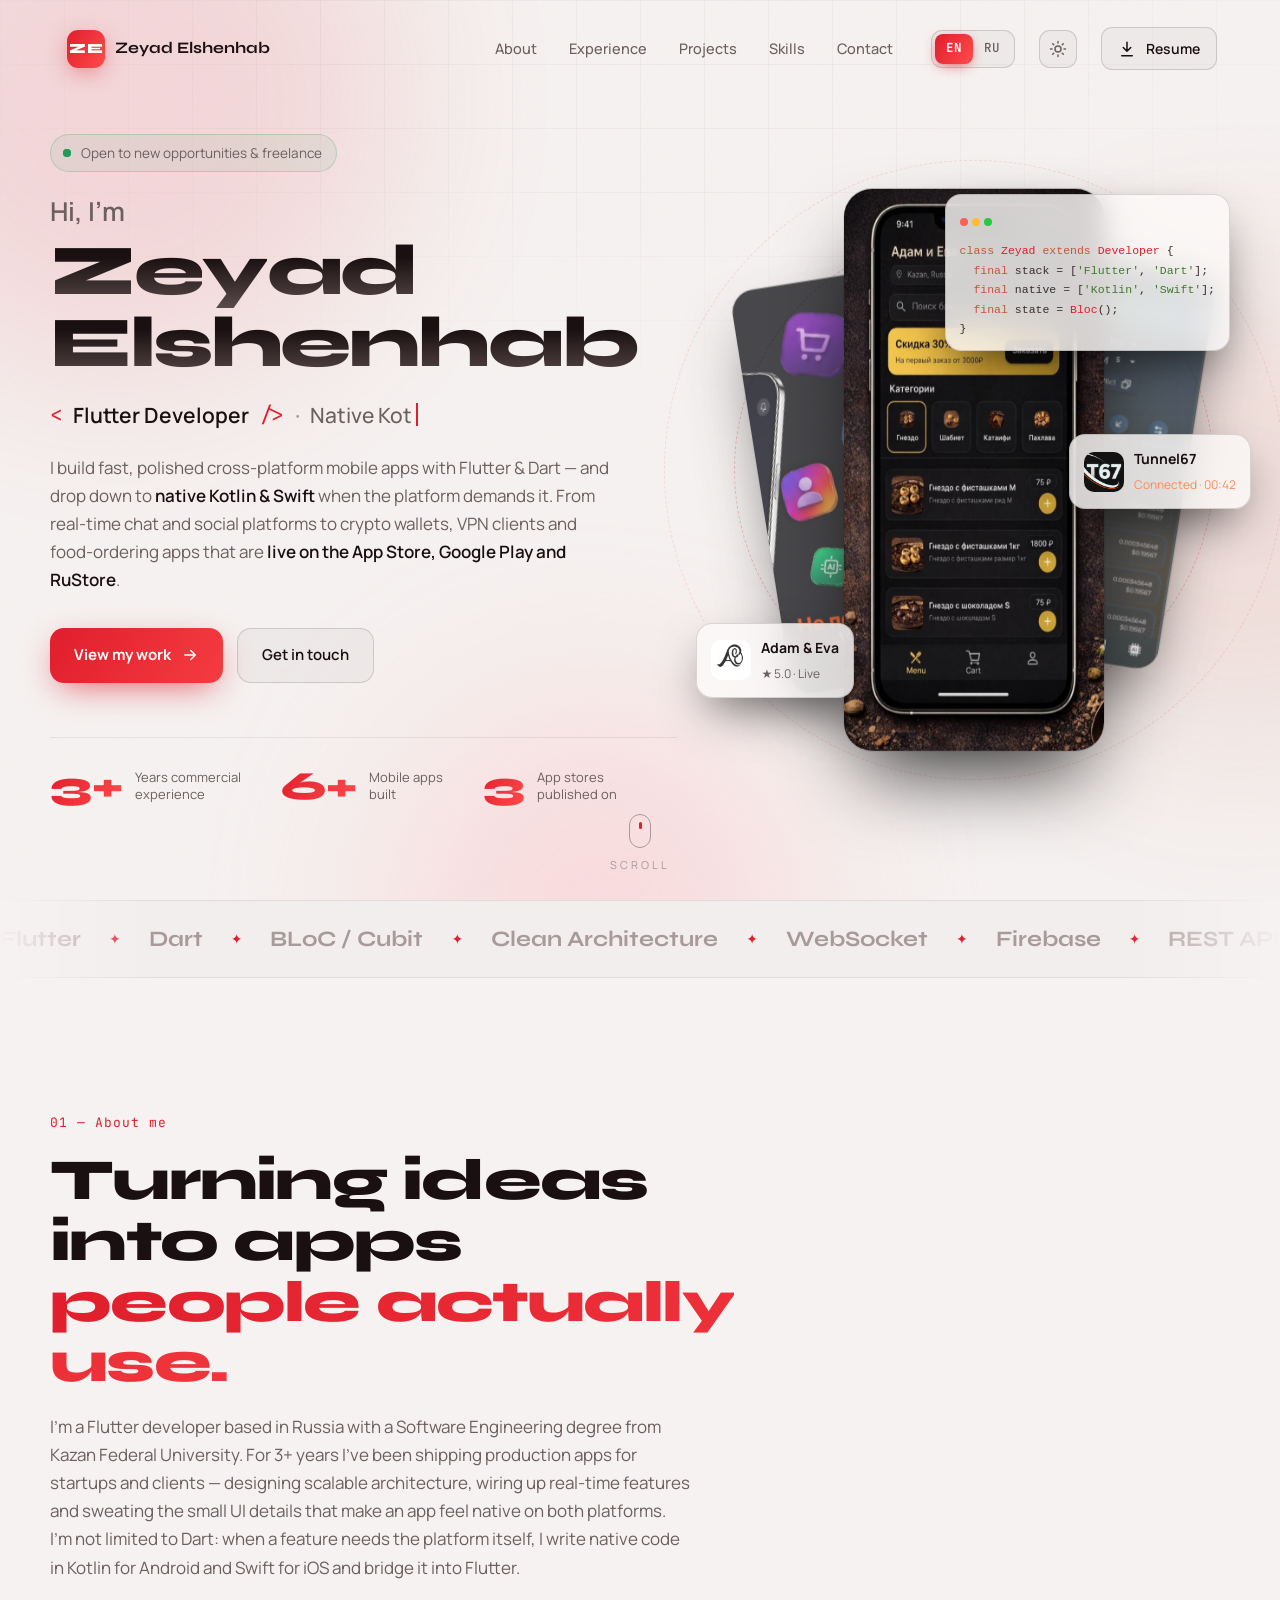
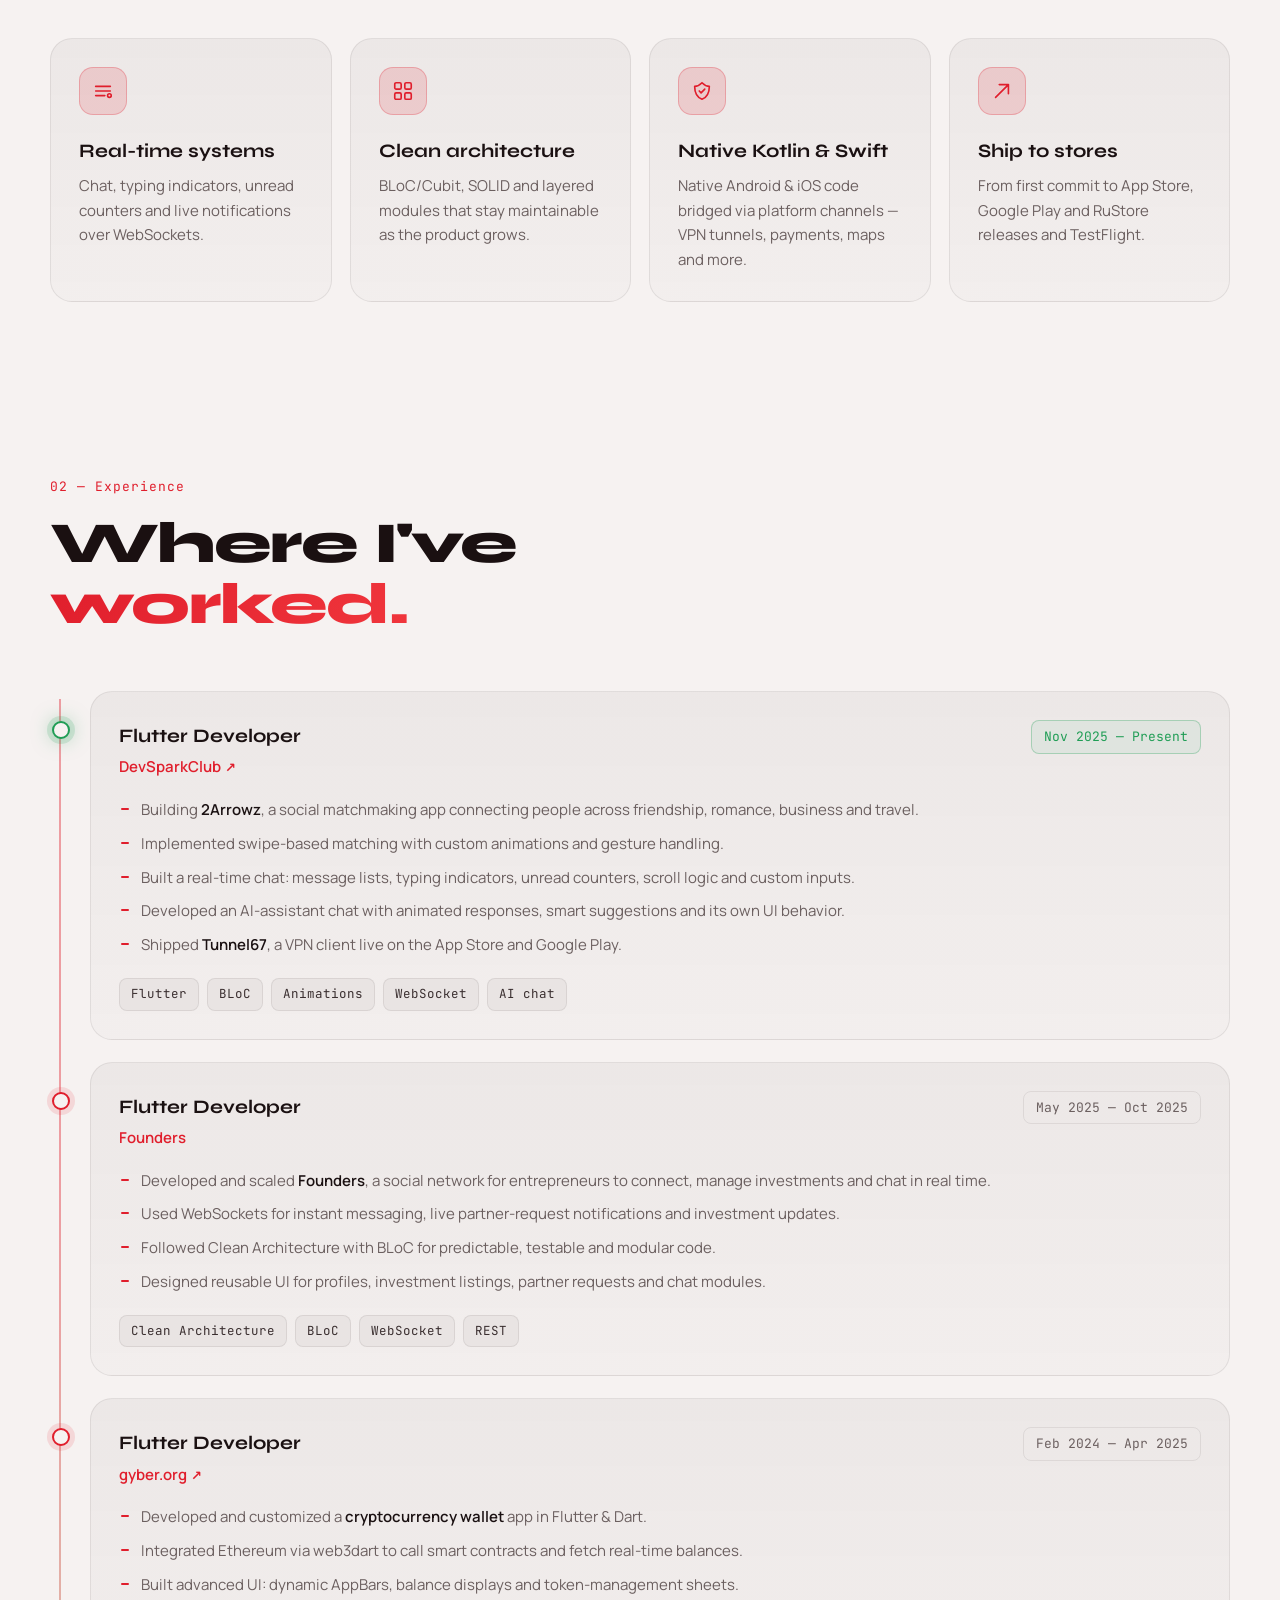
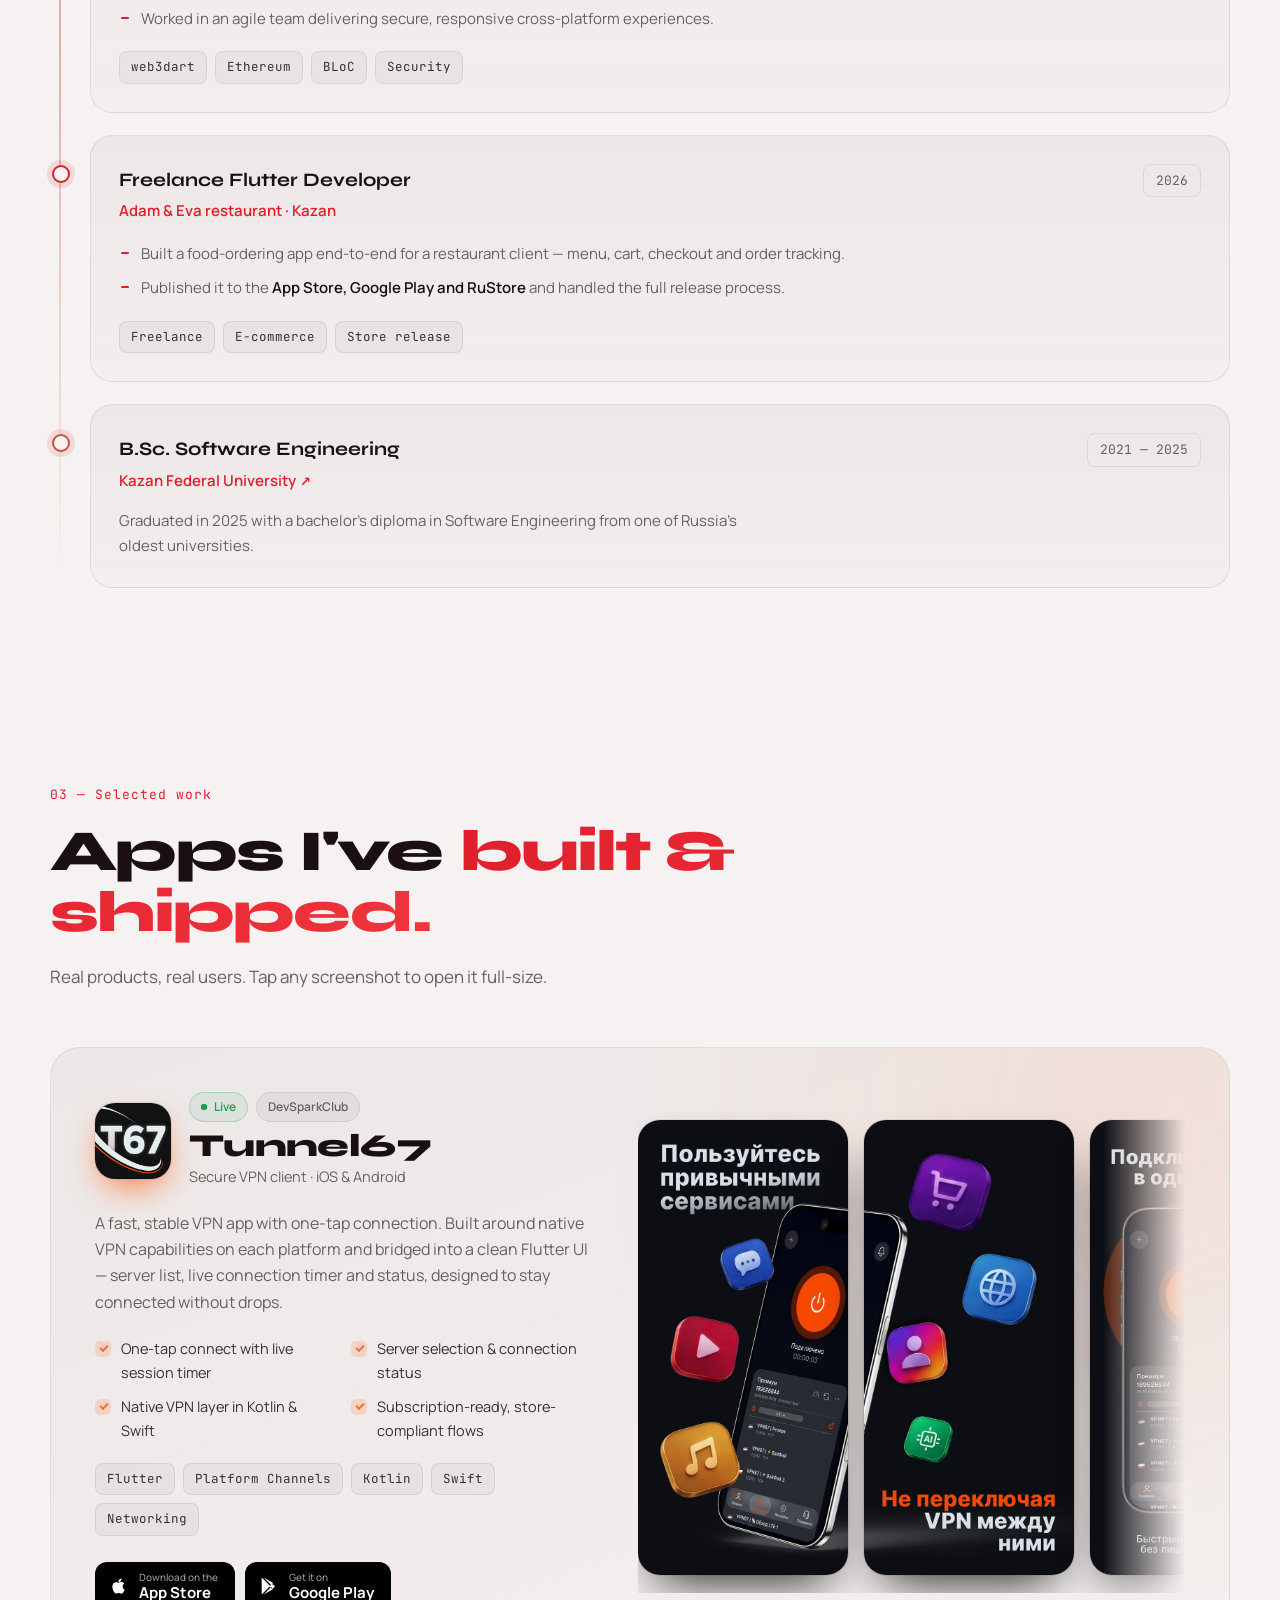
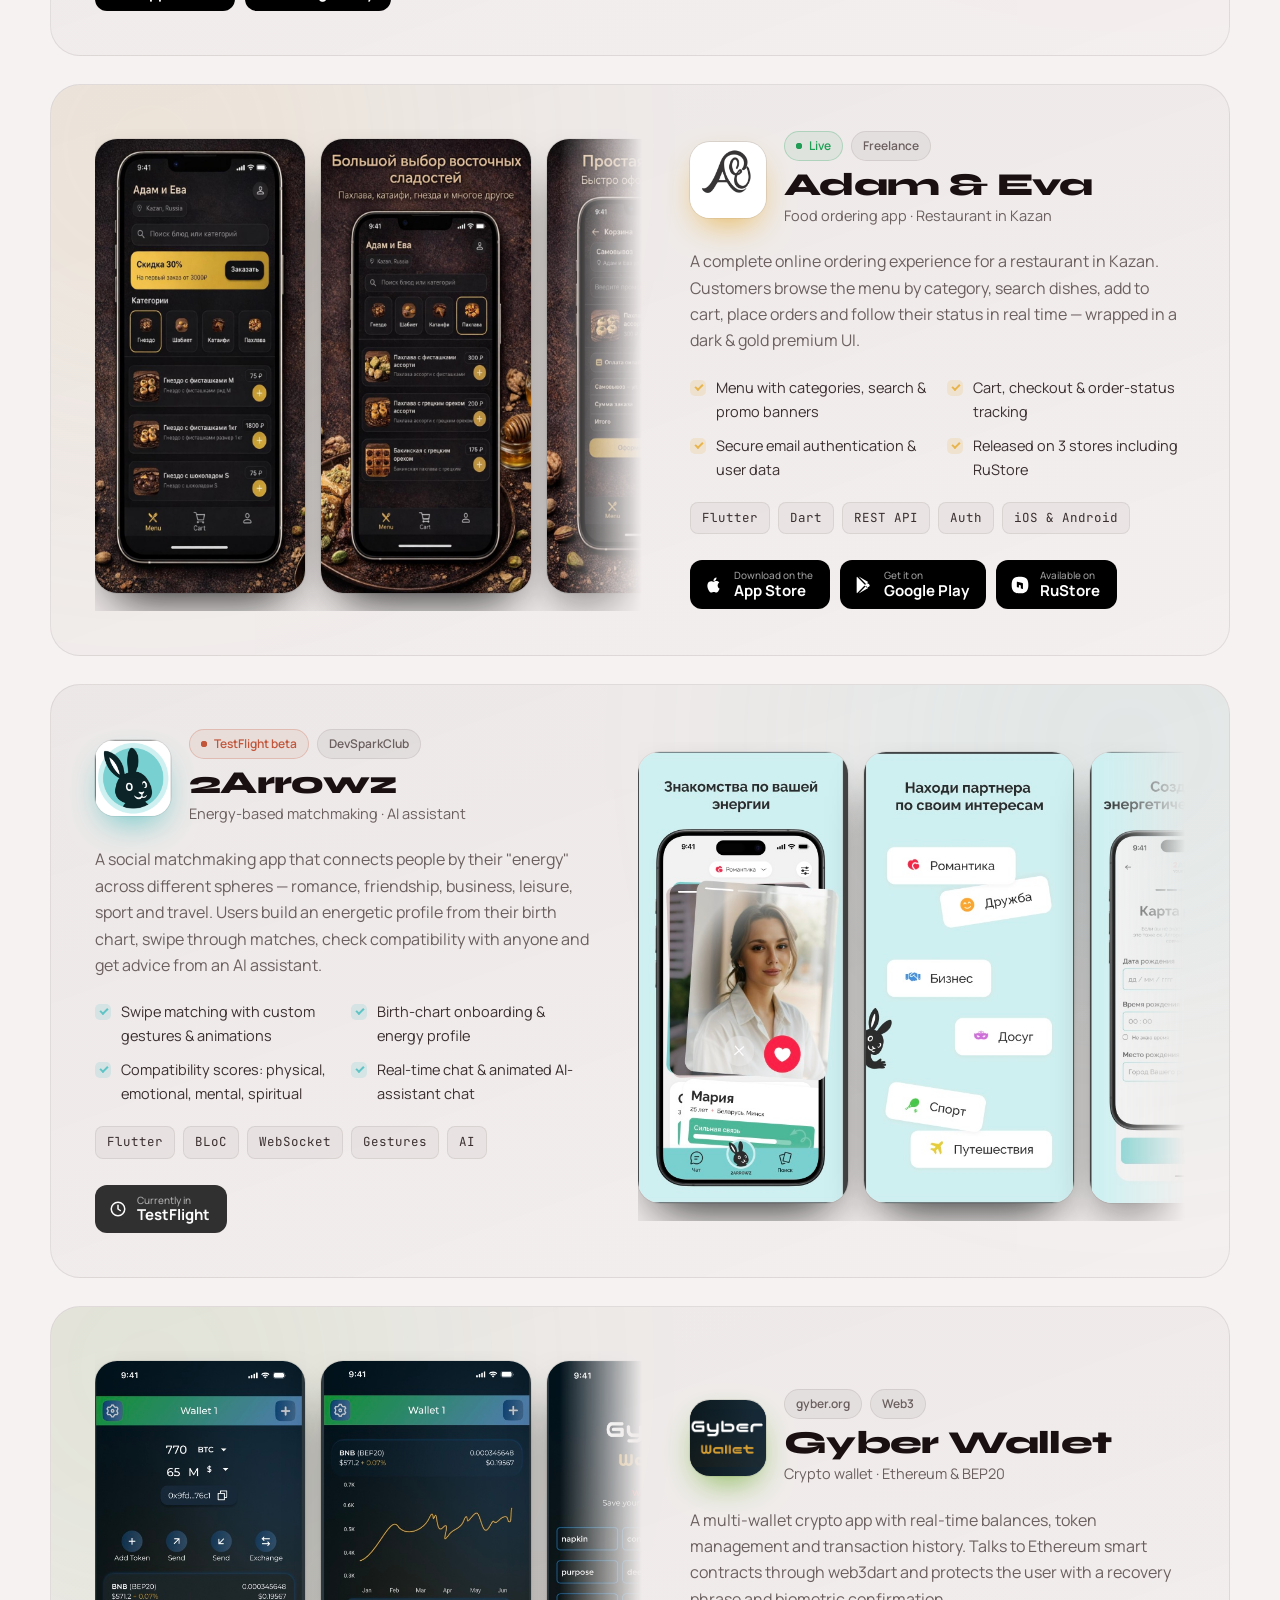
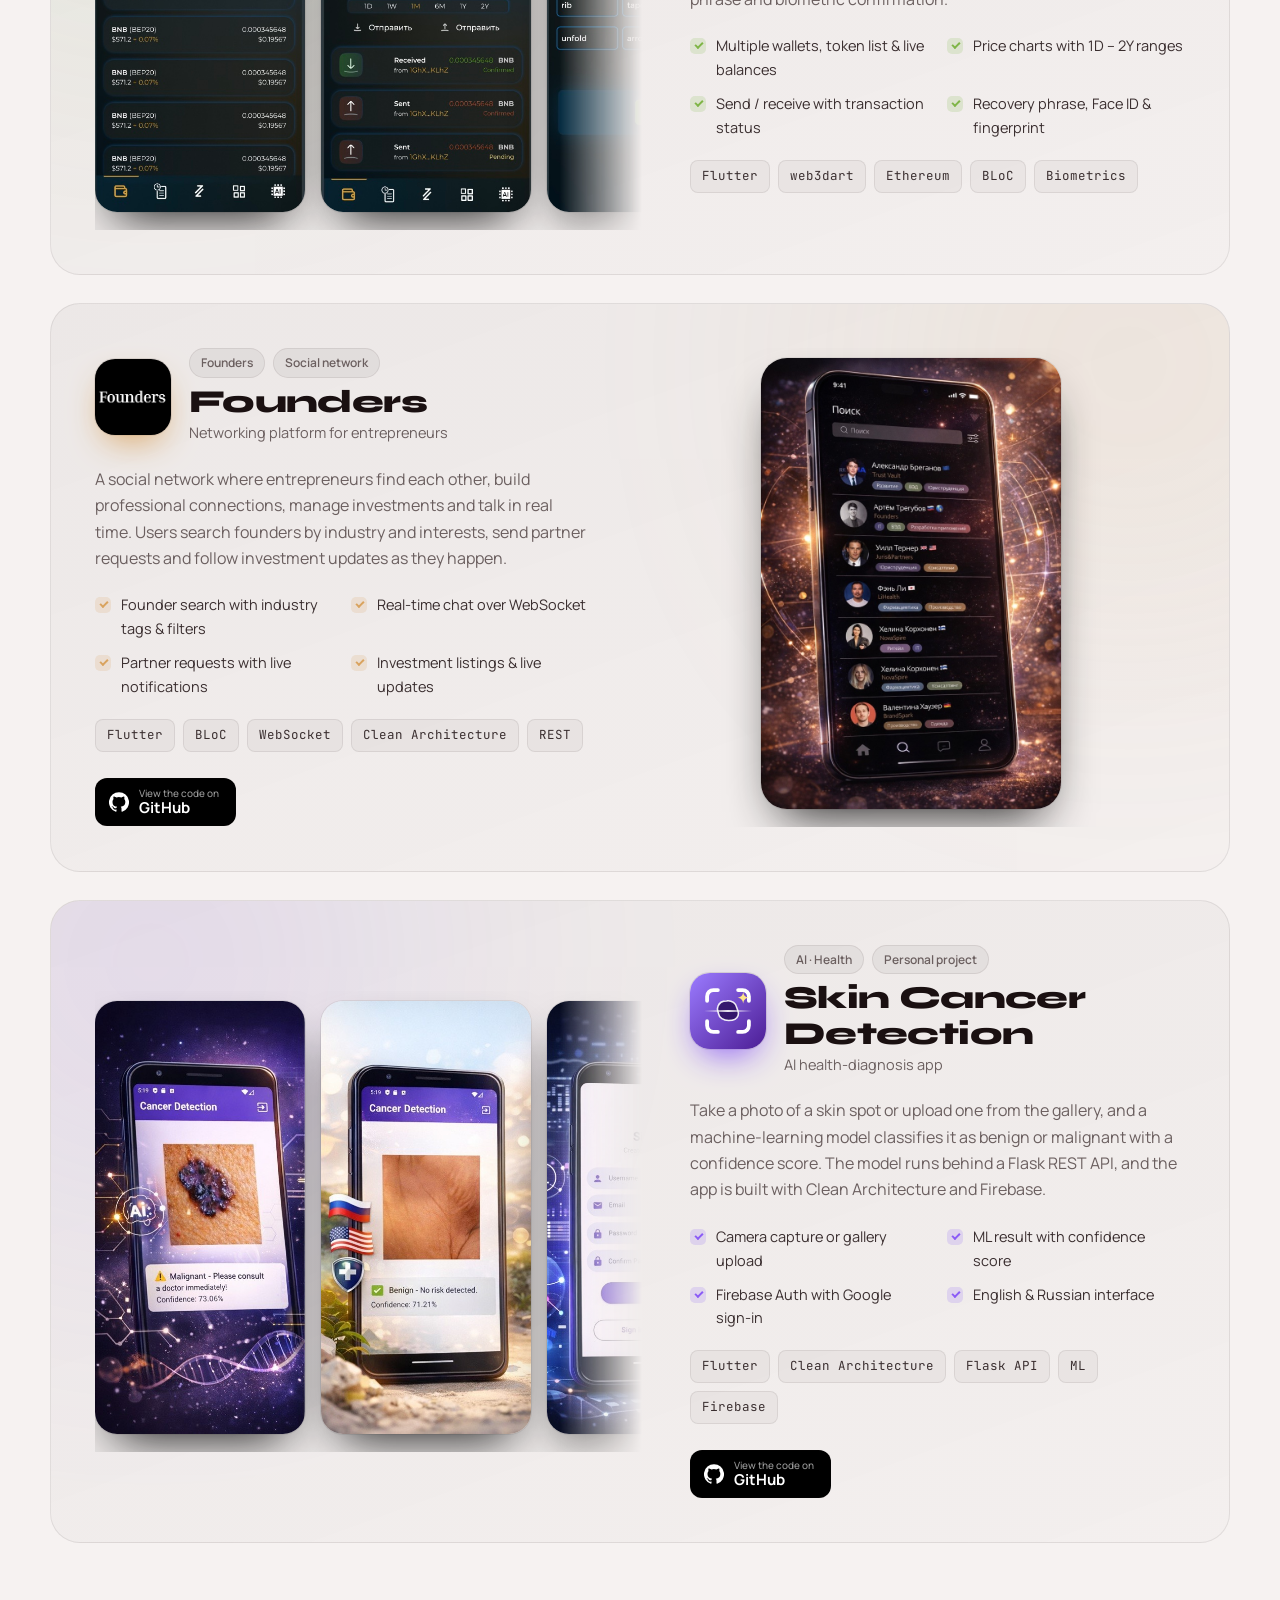
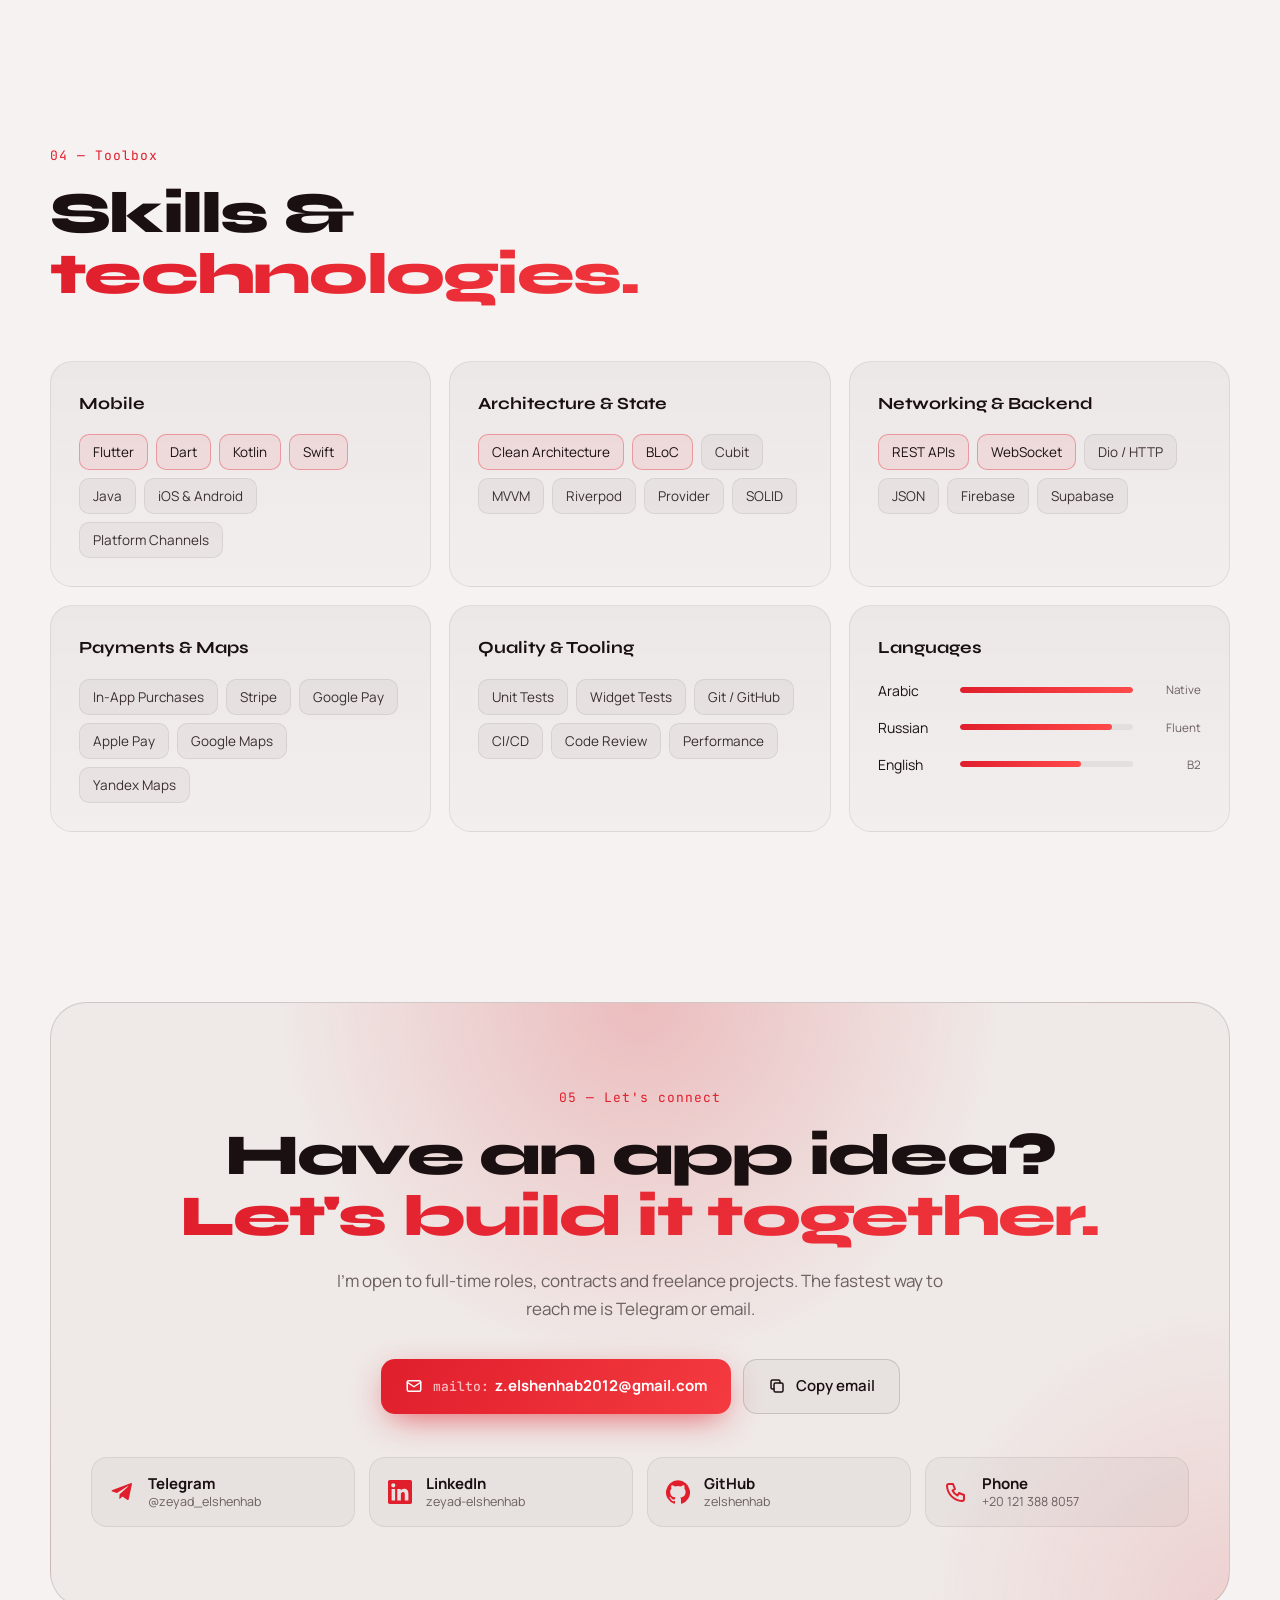
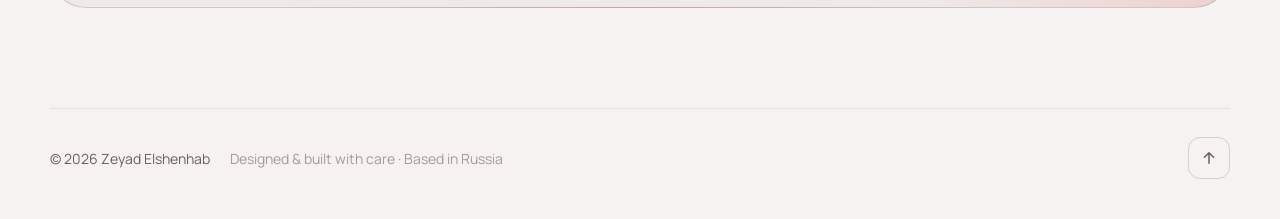
==== commit 500fdcd8: "Contact: email as a button, new phone number Replace the oversized mailto link with a primary button" ====
--- a/index.html
+++ b/index.html
@@ -562,11 +562,11 @@
         <span class="eyebrow" data-i18n="contact.eyebrow">05 — Let's connect</span>
         <h2 data-i18n="contact.title">Have an app idea?<br/><span class="grad">Let's build it together.</span></h2>
         <p class="lead" data-i18n="contact.lead">I'm open to full-time roles, contracts and freelance projects. The fastest way to reach me is Telegram or email.</p>
-        <a href="mailto:z.elshenhab2012@gmail.com" class="mail-big">
-          <span class="mail-label">mailto:</span>
-          <span class="mail-addr"><span><span>z.elshenhab2012@</span><span>gmail.com</span></span><svg viewBox="0 0 24 24" class="mail-arrow" aria-hidden="true"><path d="M7 17 17 7M8 7h9v9"/></svg></span>
-        </a>
         <div class="contact-main">
+          <a href="mailto:z.elshenhab2012@gmail.com" class="btn btn-primary magnetic mail-btn">
+            <svg viewBox="0 0 24 24" class="ic"><rect x="3" y="5" width="18" height="14" rx="2"/><path d="m3 7 9 6 9-6"/></svg>
+            <span><span class="mail-pre">mailto:</span>z.elshenhab2012@gmail.com</span>
+          </a>
           <button class="btn btn-ghost" id="copyEmail" data-email="z.elshenhab2012@gmail.com">
             <svg viewBox="0 0 24 24" class="ic"><rect x="8" y="8" width="12" height="12" rx="2"/><path d="M16 8V6a2 2 0 0 0-2-2H6a2 2 0 0 0-2 2v8a2 2 0 0 0 2 2h2"/></svg>
             <span data-i18n="contact.copy">Copy email</span>
@@ -585,9 +585,9 @@
             <svg viewBox="0 0 24 24" class="fill"><path d="M12 .3a12 12 0 0 0-3.8 23.4c.6.1.8-.3.8-.6v-2c-3.3.7-4-1.6-4-1.6-.6-1.4-1.4-1.8-1.4-1.8-1-.7.1-.7.1-.7 1.2.1 1.8 1.2 1.8 1.2 1 1.8 2.8 1.3 3.5 1 0-.8.4-1.3.7-1.6-2.7-.3-5.5-1.3-5.5-6 0-1.2.5-2.3 1.3-3.1-.2-.4-.6-1.6 0-3.2 0 0 1-.3 3.4 1.2a11.5 11.5 0 0 1 6 0c2.3-1.5 3.3-1.2 3.3-1.2.6 1.6.2 2.8.1 3.2.8.8 1.3 1.9 1.3 3.2 0 4.6-2.8 5.6-5.5 5.9.5.4.9 1.1.9 2.2v3.3c0 .3.1.7.8.6A12 12 0 0 0 12 .3"/></svg>
             <span><b>GitHub</b><small>zelshenhab</small></span>
           </a>
-          <a href="tel:+79991647679" class="social">
+          <a href="tel:+201213888057" class="social">
             <svg viewBox="0 0 24 24" class="ic"><path d="M5 4h4l2 5-2.5 1.5a11 11 0 0 0 5 5L15 13l5 2v4a2 2 0 0 1-2 2A16 16 0 0 1 3 6a2 2 0 0 1 2-2"/></svg>
-            <span><b data-i18n="contact.phone">Phone</b><small>+7 999 164-76-79</small></span>
+            <span><b data-i18n="contact.phone">Phone</b><small>+20 121 388 8057</small></span>
           </a>
         </div>
       </div>
--- a/style.css
+++ b/style.css
@@ -413,22 +413,8 @@
     var(--bg2);
 }
 .contact-box .lead { margin-left: auto; margin-right: auto; }
-.mail-big { display: inline-flex; flex-direction: column; align-items: center; gap: 6px; margin-top: 40px; max-width: 100%; }
-.mail-label { font-family: var(--font-mono); font-size: 15px; color: var(--accent); letter-spacing: 0.5px; }
-.mail-addr {
-  position: relative; display: inline-flex; align-items: center; gap: 0.25em; max-width: 100%;
-  font-family: 'Syne', system-ui, sans-serif; font-weight: 800; font-size: clamp(22px, 3.6vw, 46px); letter-spacing: -0.02em; line-height: 1.15;
-  padding-bottom: 6px; transition: color 0.3s;
-}
-.mail-addr::after {
-  content: ""; position: absolute; left: 0; right: 0; bottom: 0; height: 3px; border-radius: 3px;
-  background: var(--accent); transform: scaleX(0.18); transform-origin: left; transition: transform 0.6s var(--ease);
-}
-.mail-arrow { width: 0.8em; height: 0.8em; flex-shrink: 0; fill: none; stroke: var(--accent); stroke-width: 2.4; stroke-linecap: round; stroke-linejoin: round; transition: transform 0.45s var(--spring); }
-.mail-big:hover .mail-addr { color: var(--accent); }
-.mail-big:hover .mail-addr::after { transform: scaleX(1); }
-.mail-big:hover .mail-arrow { transform: translate(4px, -4px) rotate(45deg); }
-.contact-main { display: flex; justify-content: center; gap: 12px; flex-wrap: wrap; margin-top: 22px; }
+.mail-pre { font-family: var(--font-mono); font-weight: 500; font-size: 13px; opacity: 0.7; margin-right: 6px; }
+.contact-main { display: flex; justify-content: center; gap: 12px; flex-wrap: wrap; margin-top: 36px; }
 .btn.copied { border-color: var(--ok); color: var(--ok); }
 .socials { display: grid; grid-template-columns: repeat(4, 1fr); gap: 14px; margin-top: 44px; text-align: left; }
 .social {
@@ -573,10 +559,7 @@
   .gallery img { width: 170px; border-radius: 18px; }
   .gallery img:only-child { width: 240px; }
   .contact-box { padding: 56px 20px; border-radius: 28px; }
-  .mail-addr { font-size: clamp(18px, 5.4vw, 26px); flex-direction: column; text-align: center; gap: 2px; }
-  .mail-addr > span { display: flex; flex-direction: column; align-items: center; }
-  .mail-arrow { display: none; }
-  .mail-addr::after { left: 20%; right: 20%; }
+  .mail-pre { display: none; }
   .contact-main .btn { width: 100%; justify-content: center; }
   .socials { grid-template-columns: 1fr; }
   .footer { flex-wrap: wrap; }
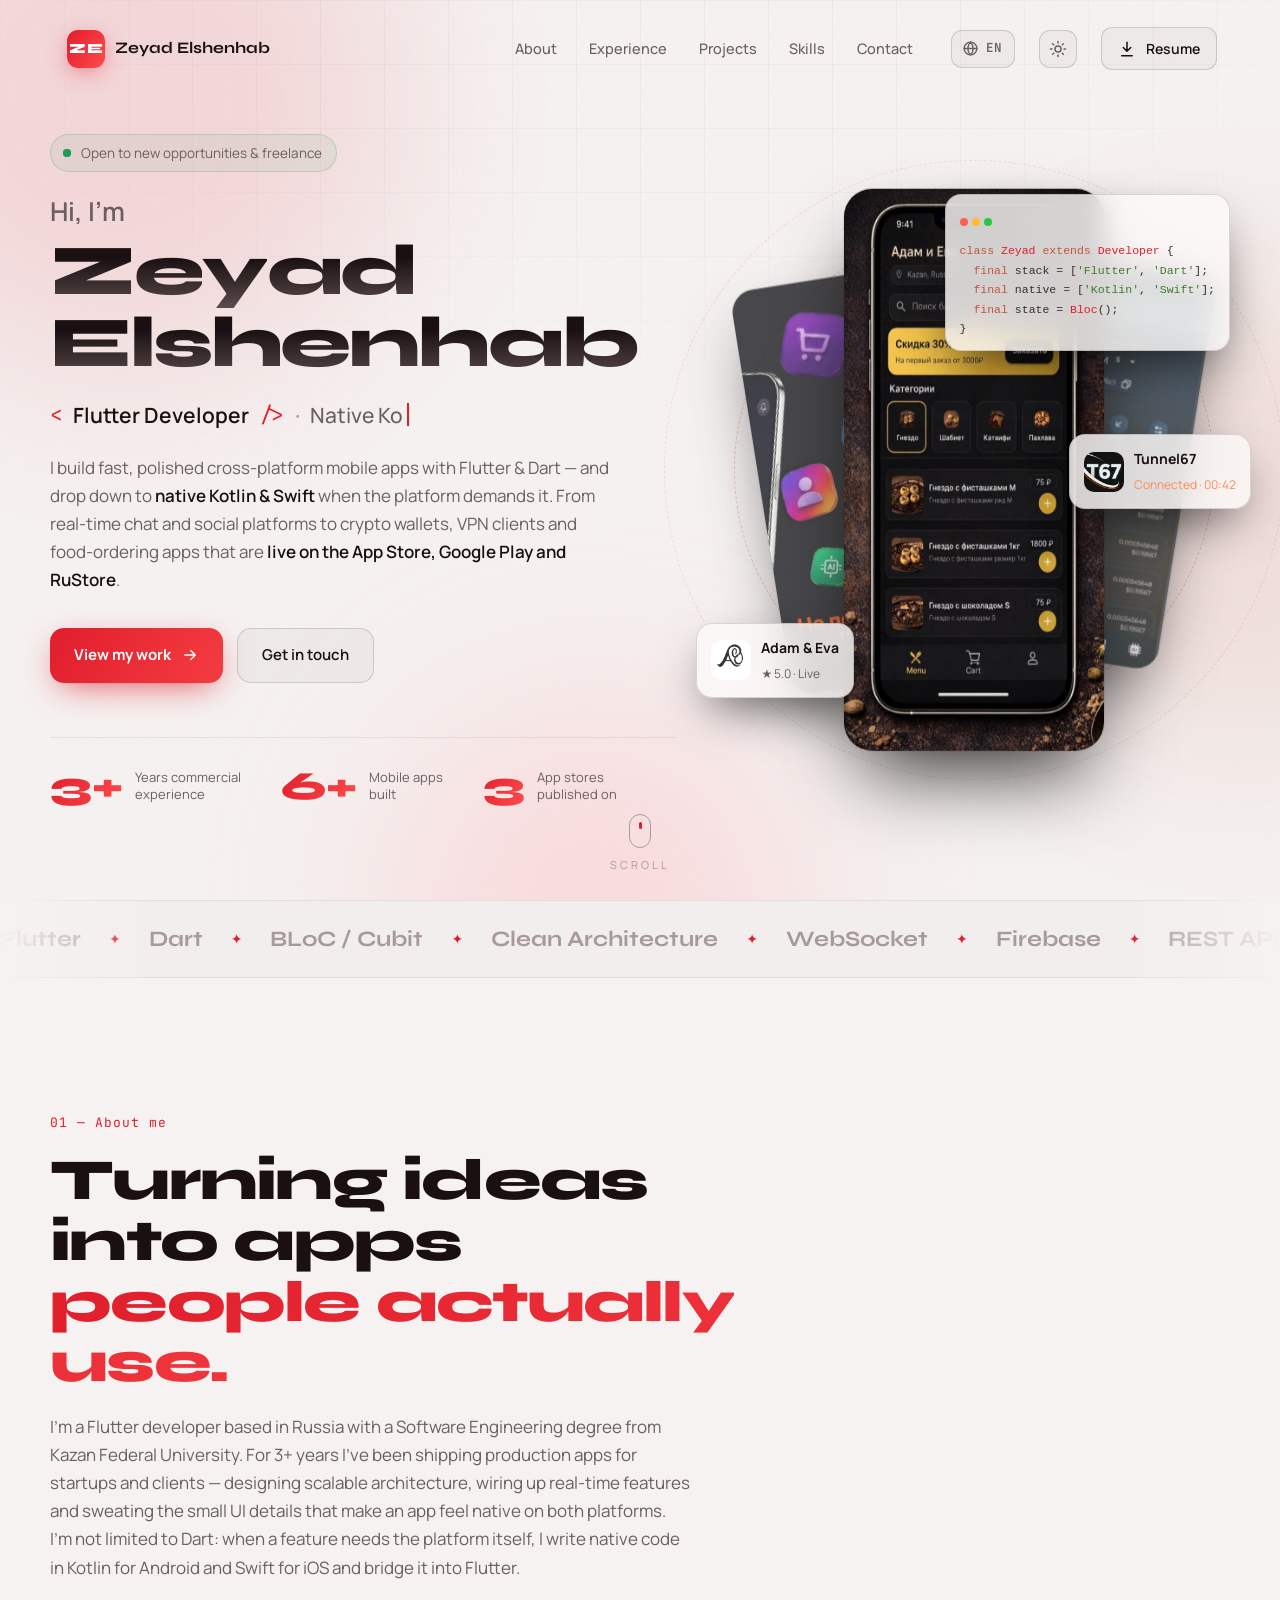
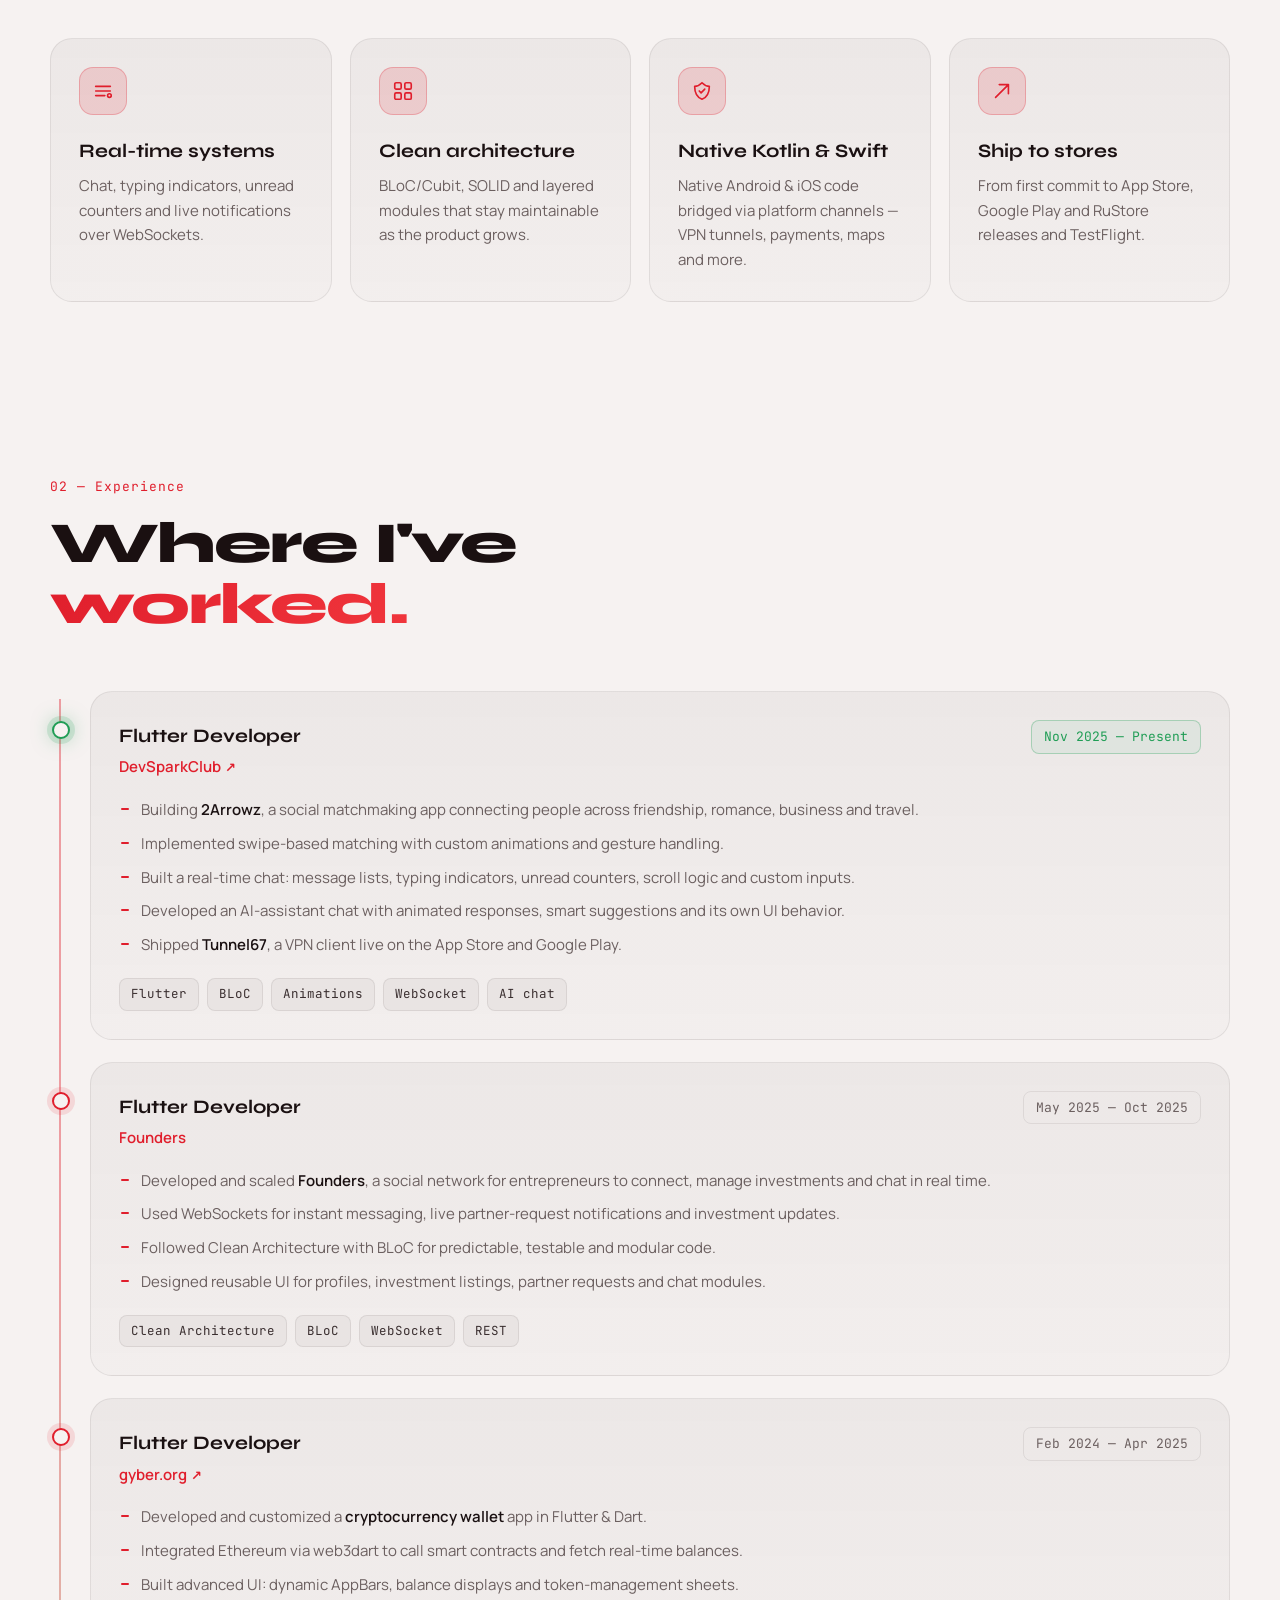
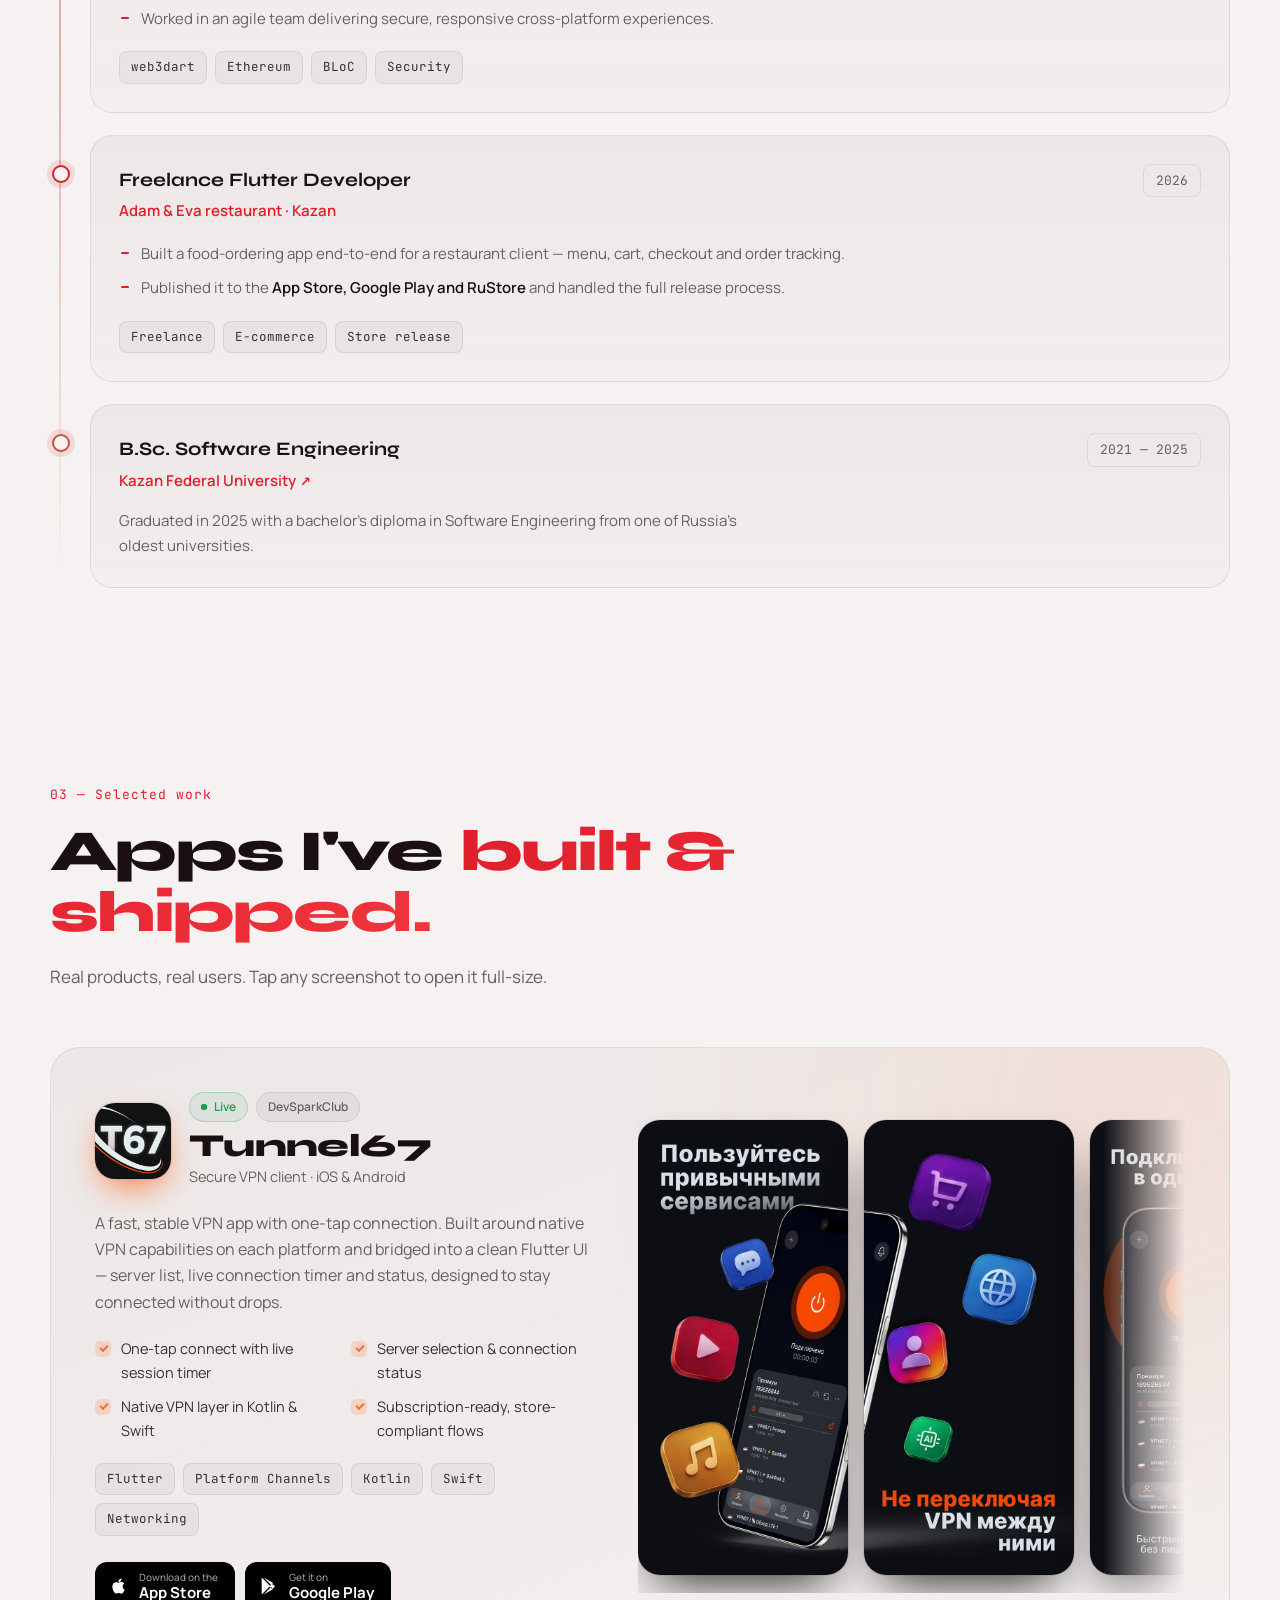
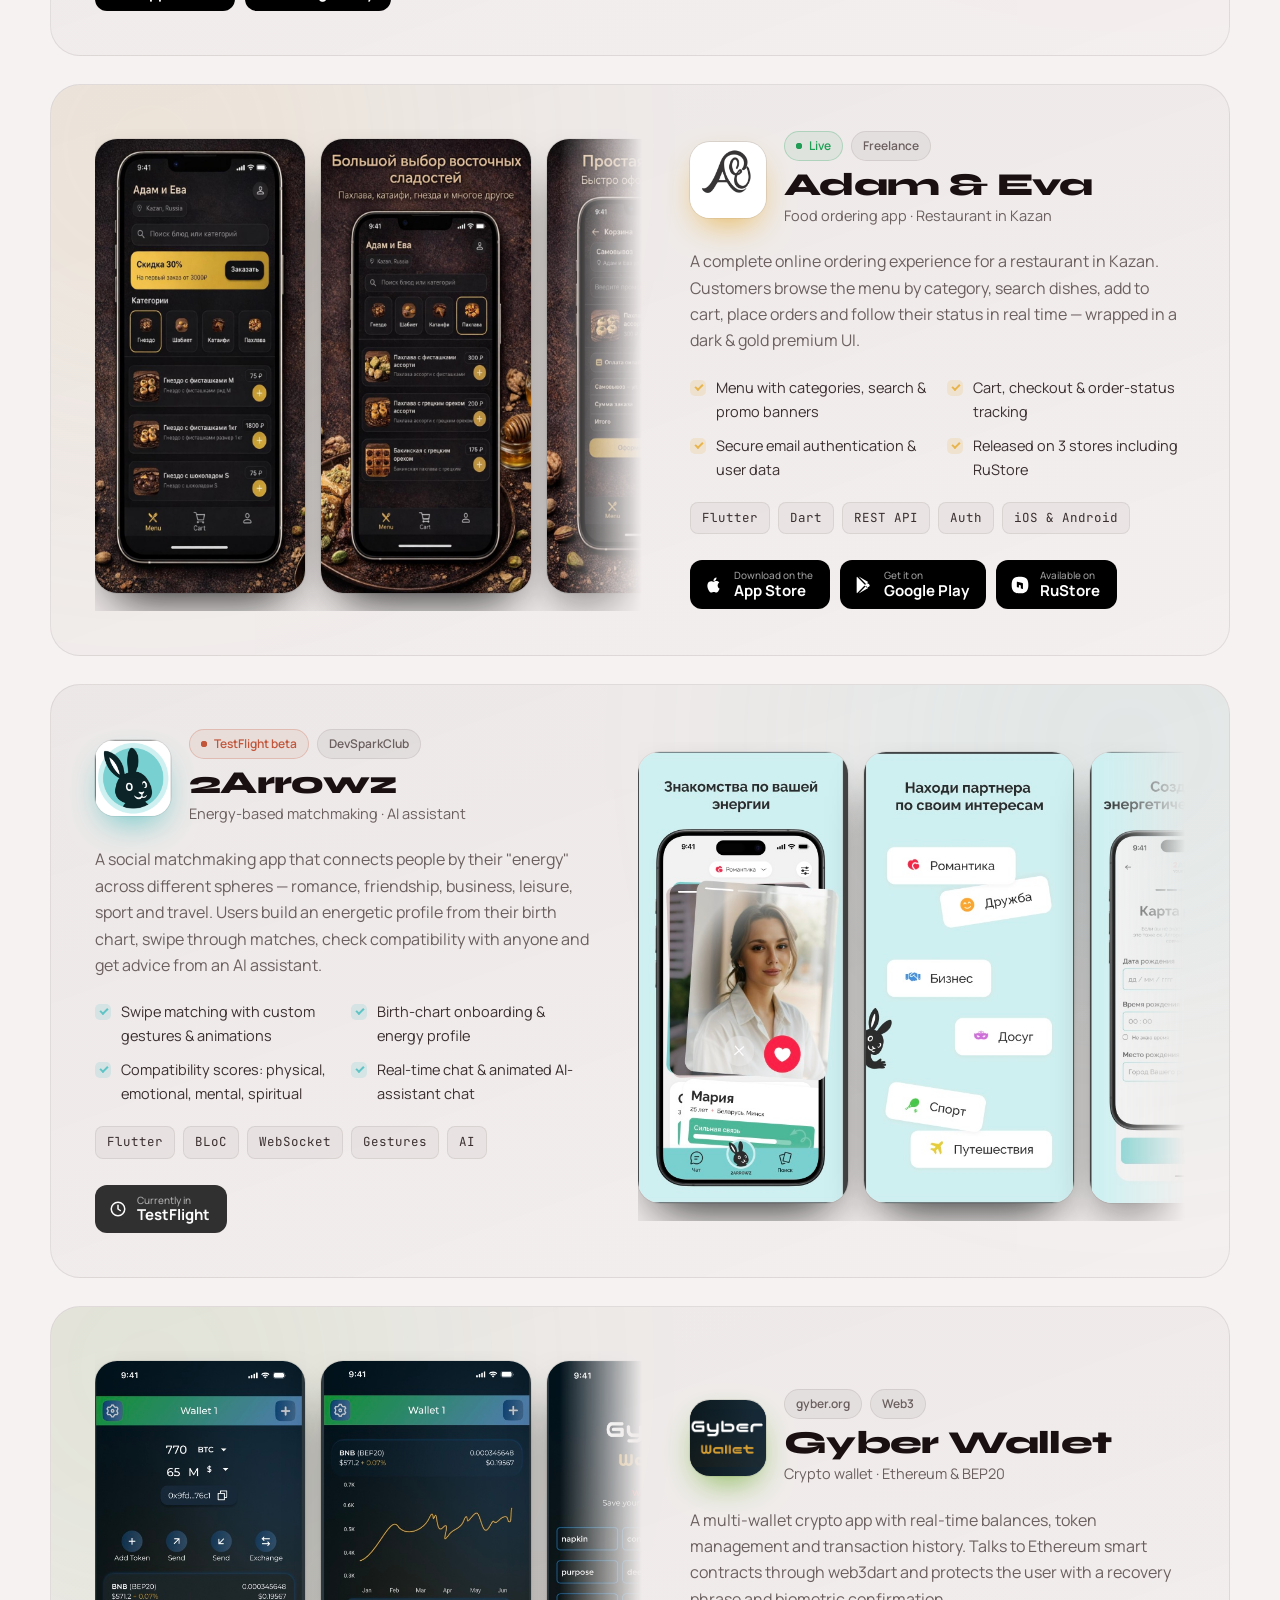
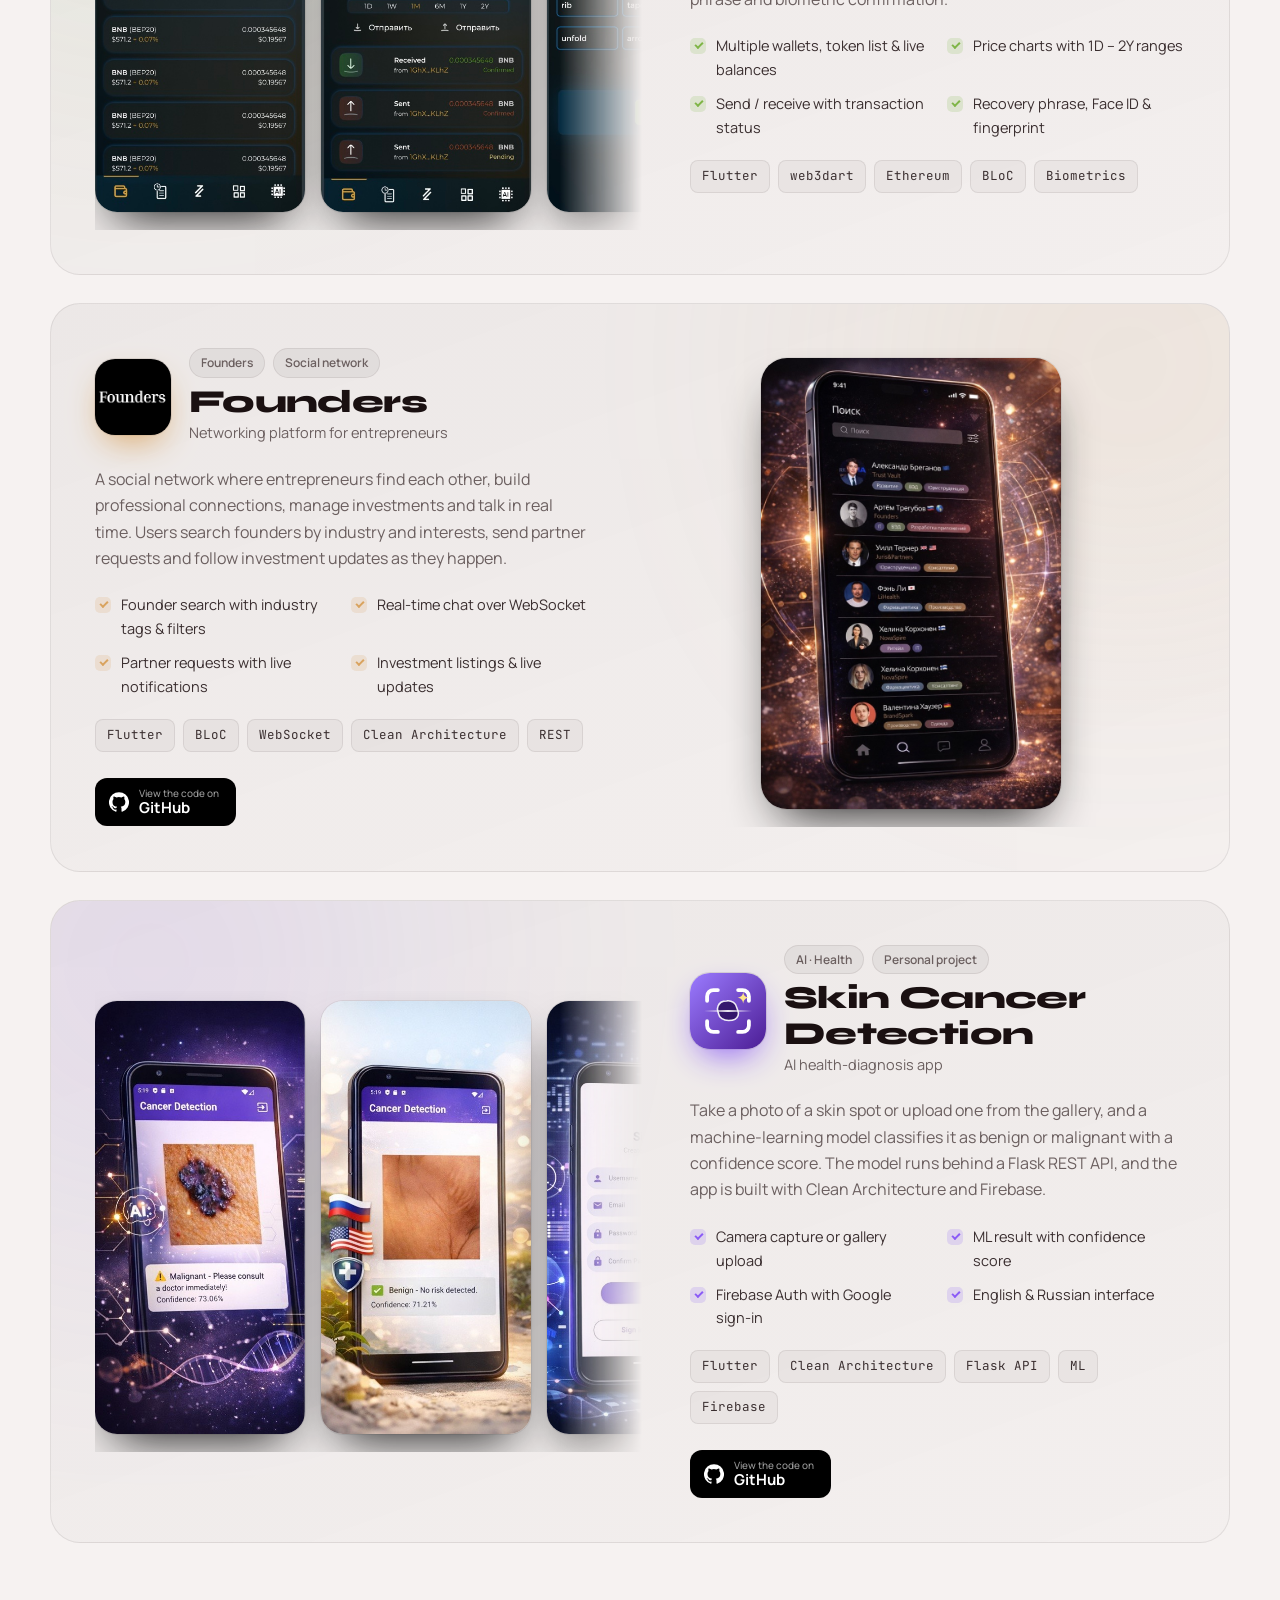
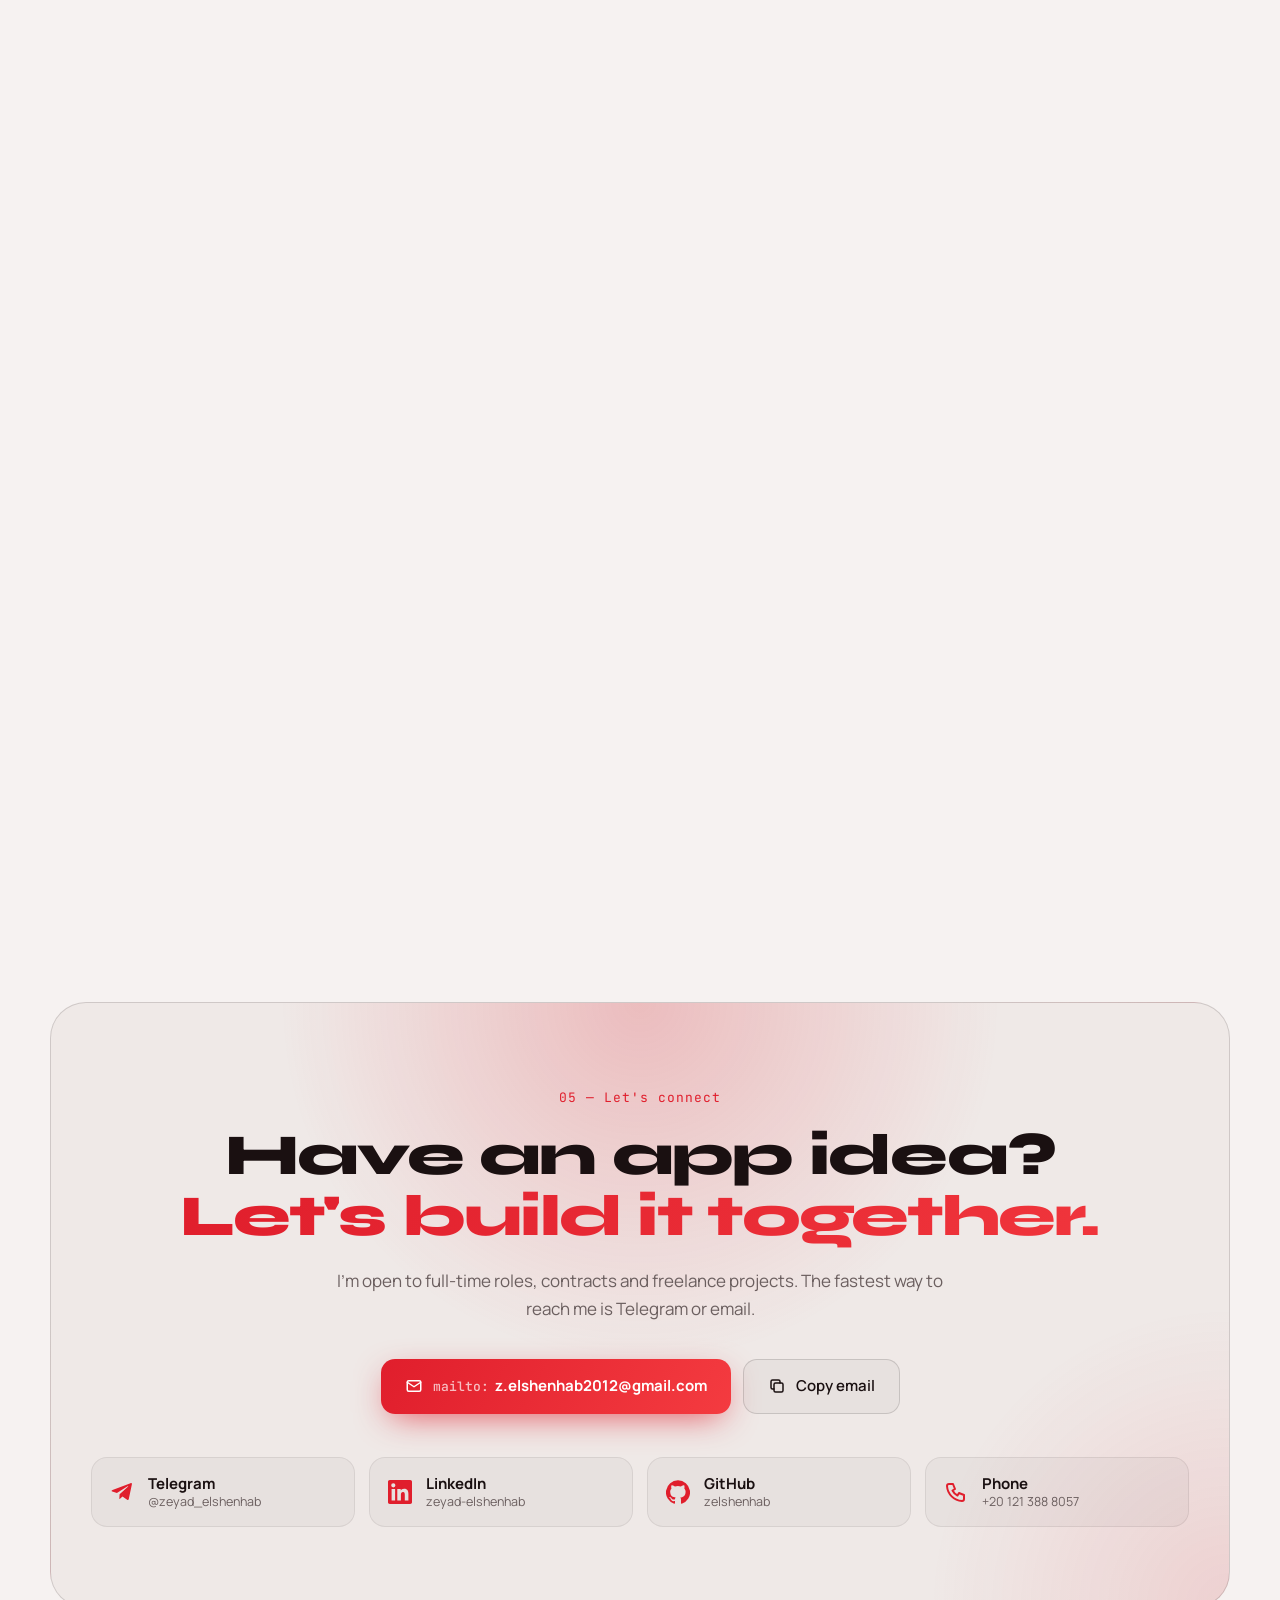
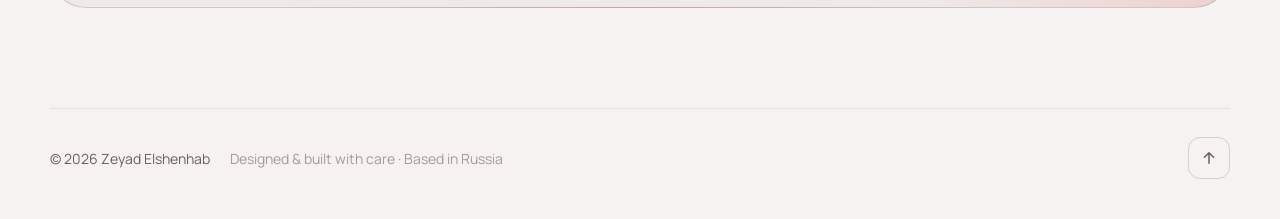
==== commit 63cacf85: "Language menu with 7 languages - Globe button in the nav opens a language list (keyboard accessible)" ====
--- a/index.html
+++ b/index.html
@@ -55,10 +55,12 @@
       <a href="#skills" data-i18n="nav.skills">Skills</a>
       <a href="#contact" data-i18n="nav.contact">Contact</a>
     </nav>
-    <div class="lang-switch" role="group" aria-label="Language">
-      <span class="lang-thumb" aria-hidden="true"></span>
-      <button type="button" data-lang="en" aria-pressed="true">EN</button>
-      <button type="button" data-lang="ru" aria-pressed="false">RU</button>
+    <div class="lang-menu" id="langMenu">
+      <button type="button" class="lang-btn" id="langBtn" aria-haspopup="true" aria-expanded="false" aria-controls="langList" aria-label="Change language">
+        <svg viewBox="0 0 24 24" class="ic" aria-hidden="true"><circle cx="12" cy="12" r="9"/><path d="M3 12h18M12 3c2.5 2.6 3.8 5.6 3.8 9s-1.3 6.4-3.8 9c-2.5-2.6-3.8-5.6-3.8-9S9.5 5.6 12 3Z"/></svg>
+        <span class="lang-current">EN</span>
+      </button>
+      <ul class="lang-list" id="langList" role="menu" aria-label="Language"></ul>
     </div>
     <button type="button" class="mode-toggle" id="modeToggle" aria-label="Switch between dark and light mode">
       <svg class="moon" viewBox="0 0 24 24" aria-hidden="true"><path d="M20 14.5A8 8 0 0 1 9.5 4a8 8 0 1 0 10.5 10.5Z"/></svg>
@@ -611,6 +613,12 @@
     <button class="lb-btn lb-next" aria-label="Next">›</button>
   </div>
 
+  <script src="lang/ru.js"></script>
+  <script src="lang/es.js"></script>
+  <script src="lang/de.js"></script>
+  <script src="lang/fr.js"></script>
+  <script src="lang/pt.js"></script>
+  <script src="lang/tr.js"></script>
   <script src="i18n.js"></script>
   <script src="script.js"></script>
 </body>
--- a/style.css
+++ b/style.css
@@ -63,7 +63,7 @@
 }
 ::selection { background: rgba(var(--accent-rgb), 0.45); color: var(--text); }
 :focus-visible { outline: 2px solid var(--accent); outline-offset: 3px; border-radius: 8px; }
-.btn:focus-visible, .store:focus-visible, .social:focus-visible, .lang-switch button:focus-visible { outline-offset: 4px; }
+.btn:focus-visible, .store:focus-visible, .social:focus-visible, .lang-btn:focus-visible { outline-offset: 4px; }
 .gallery img:focus-visible { outline-offset: 4px; border-radius: 22px; }
 .skip-link {
   position: fixed; top: 12px; left: 12px; z-index: 300; padding: 10px 16px; border-radius: 10px;
@@ -143,12 +143,43 @@
 .nav-links a { padding: 8px 14px; border-radius: 10px; color: var(--text2); font-size: 14.5px; font-weight: 500; transition: color 0.25s, background 0.25s; position: relative; }
 .nav-links a:hover, .nav-links a.active { color: var(--text); background: rgba(var(--fg-rgb), 0.05); }
 .nav-links a.active::after { content: ""; position: absolute; left: 50%; bottom: 3px; width: 4px; height: 4px; border-radius: 50%; background: var(--accent); transform: translateX(-50%); }
-.lang-switch { position: relative; display: flex; padding: 3px; border-radius: 11px; border: 1px solid var(--border2); background: rgba(var(--fg-rgb), 0.03); }
-.lang-switch button { position: relative; z-index: 1; width: 38px; height: 30px; border-radius: 8px; font-family: var(--font-mono); font-size: 12.5px; font-weight: 500; color: var(--text2); transition: color 0.3s; }
-.lang-switch button[aria-pressed="true"] { color: var(--on-accent); font-weight: 700; }
-.lang-switch button:hover { color: var(--text); }
-.lang-thumb { position: absolute; top: 3px; left: 3px; width: 38px; height: 30px; border-radius: 8px; background: var(--grad); box-shadow: 0 4px 14px -4px rgba(var(--accent-rgb), 0.8); transition: transform 0.45s var(--spring); }
-html[lang="ru"] .lang-thumb { transform: translateX(100%); }
+.lang-menu { position: relative; }
+.lang-btn {
+  display: flex; align-items: center; gap: 7px; height: 38px; padding: 0 12px 0 10px; border-radius: 11px;
+  border: 1px solid var(--border2); background: rgba(var(--fg-rgb), 0.03); color: var(--text2);
+  font-family: var(--font-mono); font-size: 12.5px; font-weight: 600; transition: color 0.3s, border-color 0.3s;
+}
+.lang-btn:hover, .lang-menu.open .lang-btn { color: var(--text); border-color: rgba(var(--accent-rgb), 0.5); }
+.lang-btn .ic { width: 17px; height: 17px; transition: transform 0.6s var(--spring); }
+.lang-menu.open .lang-btn .ic { transform: rotate(180deg); color: var(--accent); }
+.lang-list {
+  position: absolute; top: calc(100% + 10px); right: 0; z-index: 60; min-width: 190px; list-style: none; padding: 6px;
+  border-radius: 16px; background: rgba(var(--bg2-rgb), 0.97); border: 1px solid var(--border2);
+  box-shadow: 0 24px 60px -18px rgba(0, 0, 0, 0.7); backdrop-filter: blur(16px); -webkit-backdrop-filter: blur(16px);
+  opacity: 0; visibility: hidden; transform: translateY(-8px) scale(0.97); transform-origin: top right;
+  transition: opacity 0.25s, transform 0.35s var(--ease), visibility 0.25s;
+}
+.lang-menu.open .lang-list { opacity: 1; visibility: visible; transform: none; }
+.lang-list button {
+  width: 100%; display: flex; align-items: center; gap: 12px; padding: 9px 12px; border-radius: 10px;
+  font-size: 14.5px; font-weight: 500; color: var(--text-soft); text-align: left; transition: background 0.2s, color 0.2s;
+}
+.lang-list button:hover, .lang-list button:focus-visible { background: rgba(var(--fg-rgb), 0.06); color: var(--text); outline-offset: -2px; }
+.lang-code { font-family: var(--font-mono); font-size: 11px; font-weight: 600; color: var(--text3); width: 20px; }
+.lang-list button[aria-checked="true"] { color: var(--text); font-weight: 700; }
+.lang-list button[aria-checked="true"] .lang-code { color: var(--accent); }
+.lang-list button[aria-checked="true"]::after {
+  content: ""; margin-left: auto; width: 7px; height: 12px; border-right: 2px solid var(--accent); border-bottom: 2px solid var(--accent);
+  transform: rotate(45deg) translate(-2px, -2px);
+}
+.lang-menu.open .lang-list li { animation: fadeUp 0.35s var(--ease) backwards; }
+.lang-menu.open .lang-list li:nth-child(1) { animation-delay: 25ms; }
+.lang-menu.open .lang-list li:nth-child(2) { animation-delay: 50ms; }
+.lang-menu.open .lang-list li:nth-child(3) { animation-delay: 75ms; }
+.lang-menu.open .lang-list li:nth-child(4) { animation-delay: 100ms; }
+.lang-menu.open .lang-list li:nth-child(5) { animation-delay: 125ms; }
+.lang-menu.open .lang-list li:nth-child(6) { animation-delay: 150ms; }
+.lang-menu.open .lang-list li:nth-child(7) { animation-delay: 175ms; }
 .mode-toggle {
   position: relative; width: 38px; height: 38px; border-radius: 11px; display: grid; place-items: center; flex-shrink: 0;
   border: 1px solid var(--border2); background: rgba(var(--fg-rgb), 0.03); color: var(--text2); overflow: hidden;
@@ -530,7 +561,9 @@
   .nav-links a { padding: 13px 16px; font-size: 16px; }
   .nav-links a.active::after { display: none; }
   .nav { gap: 10px; }
-  .lang-switch { margin-left: auto; }
+  .lang-menu { margin-left: auto; position: static; }
+  .lang-btn { padding: 0 9px; }
+  .lang-list { right: 0; top: calc(100% + 8px); }
   .burger { display: block; }
   .nav { background: rgba(var(--bg-rgb), 0.75); border-color: var(--border); backdrop-filter: blur(16px); -webkit-backdrop-filter: blur(16px); }
   .logo-name { display: none; }
@@ -541,7 +574,7 @@
   .stat b { font-size: 32px; }
   .hero-title .name { font-size: clamp(32px, 10vw, 56px); }
   .hero-intro { font-size: 16px; }
-  .hero-visual { height: 440px; }
+  .hero-visual { height: 440px; overflow-x: clip; }
   .shot { width: 170px; border-radius: 22px; }
   .s2 { width: 190px; }
   .ring-1 { width: 340px; height: 340px; }
@@ -569,6 +602,16 @@
   .cursor-glow { display: none; }
 }
 
+@media (max-width: 760px) {
+  /* Safety net: a word longer than the line breaks instead of widening the page */
+  .section h2, .project h3, .card h3 { overflow-wrap: break-word; }
+  html:is([lang="tr"], [lang="de"], [lang="es"], [lang="fr"]) .section h2 { font-size: 27px; }
+}
+
+@media (max-width: 380px) {
+  .section h2 { font-size: 31px; }
+}
+
 @media (prefers-reduced-motion: reduce) {
   *, *::before, *::after { animation-duration: 0.001ms !important; animation-iteration-count: 1 !important; transition-duration: 0.001ms !important; }
   html { scroll-behavior: auto; }
